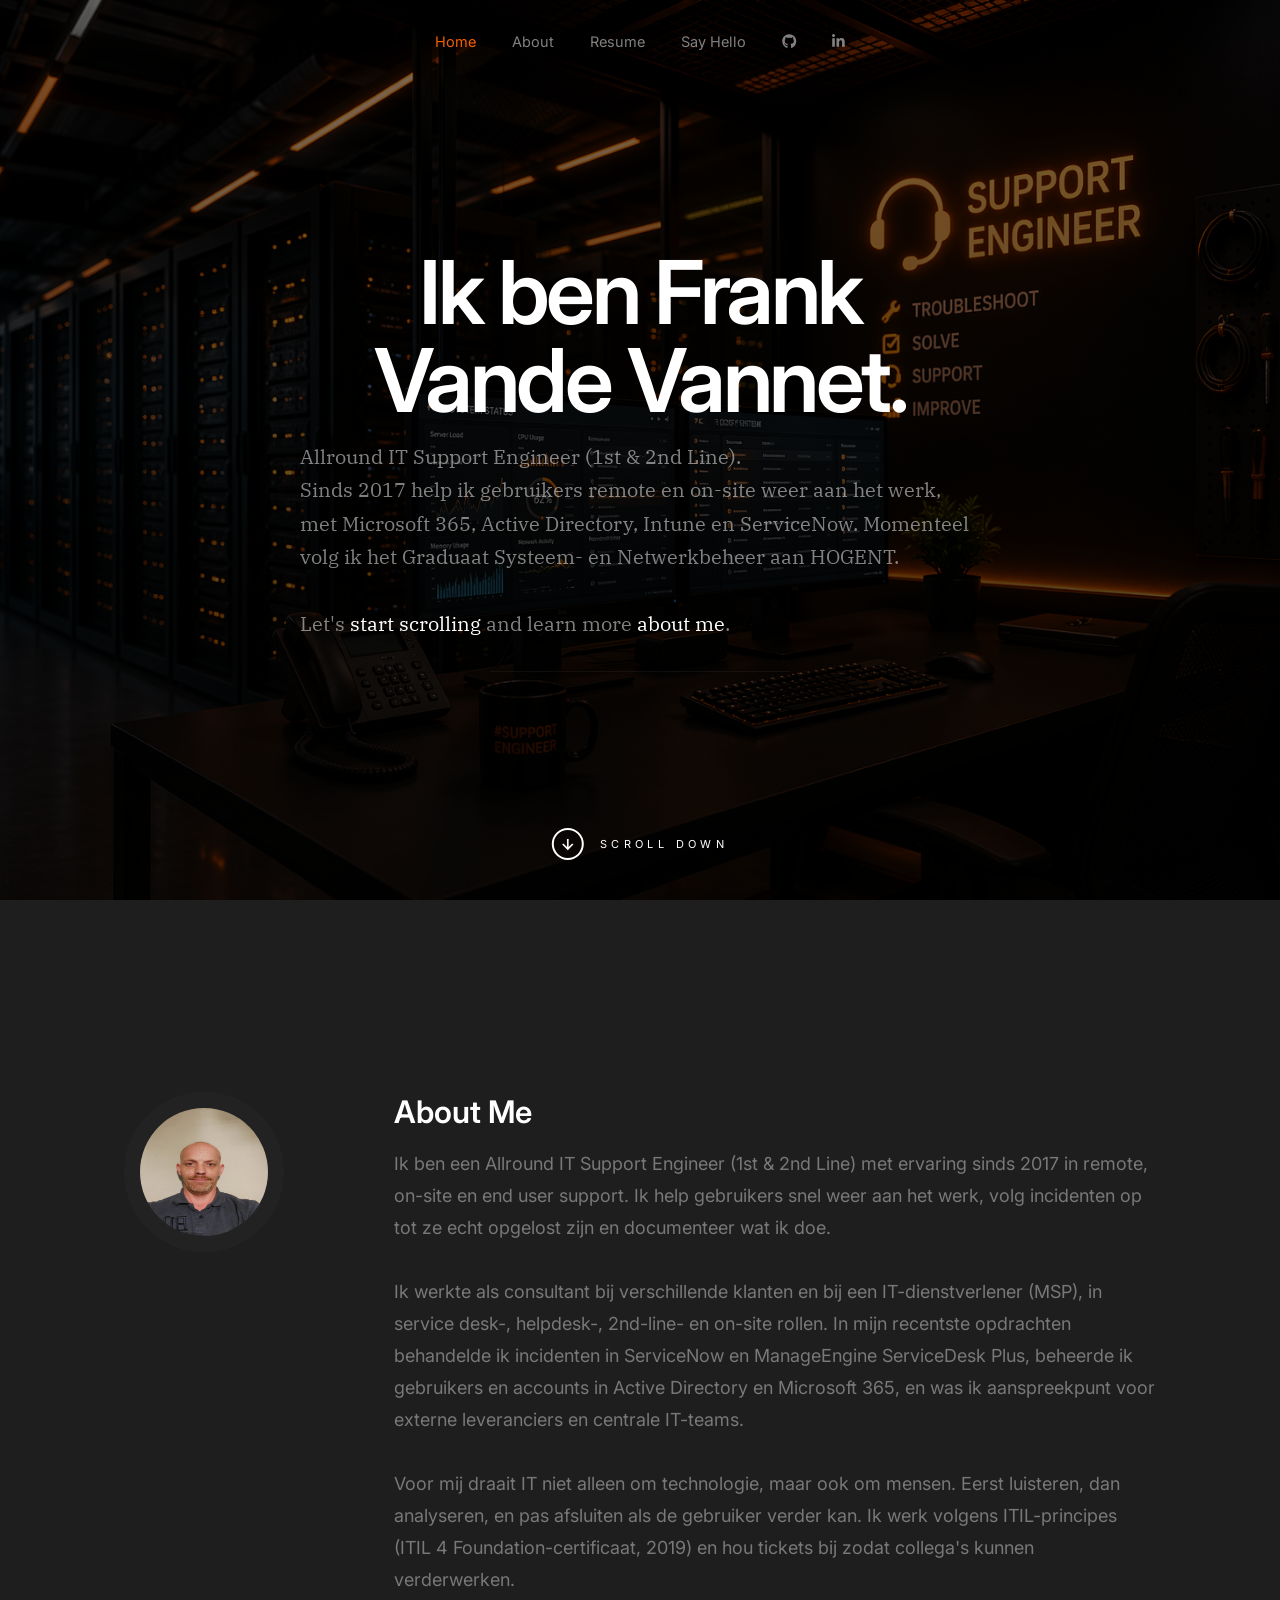
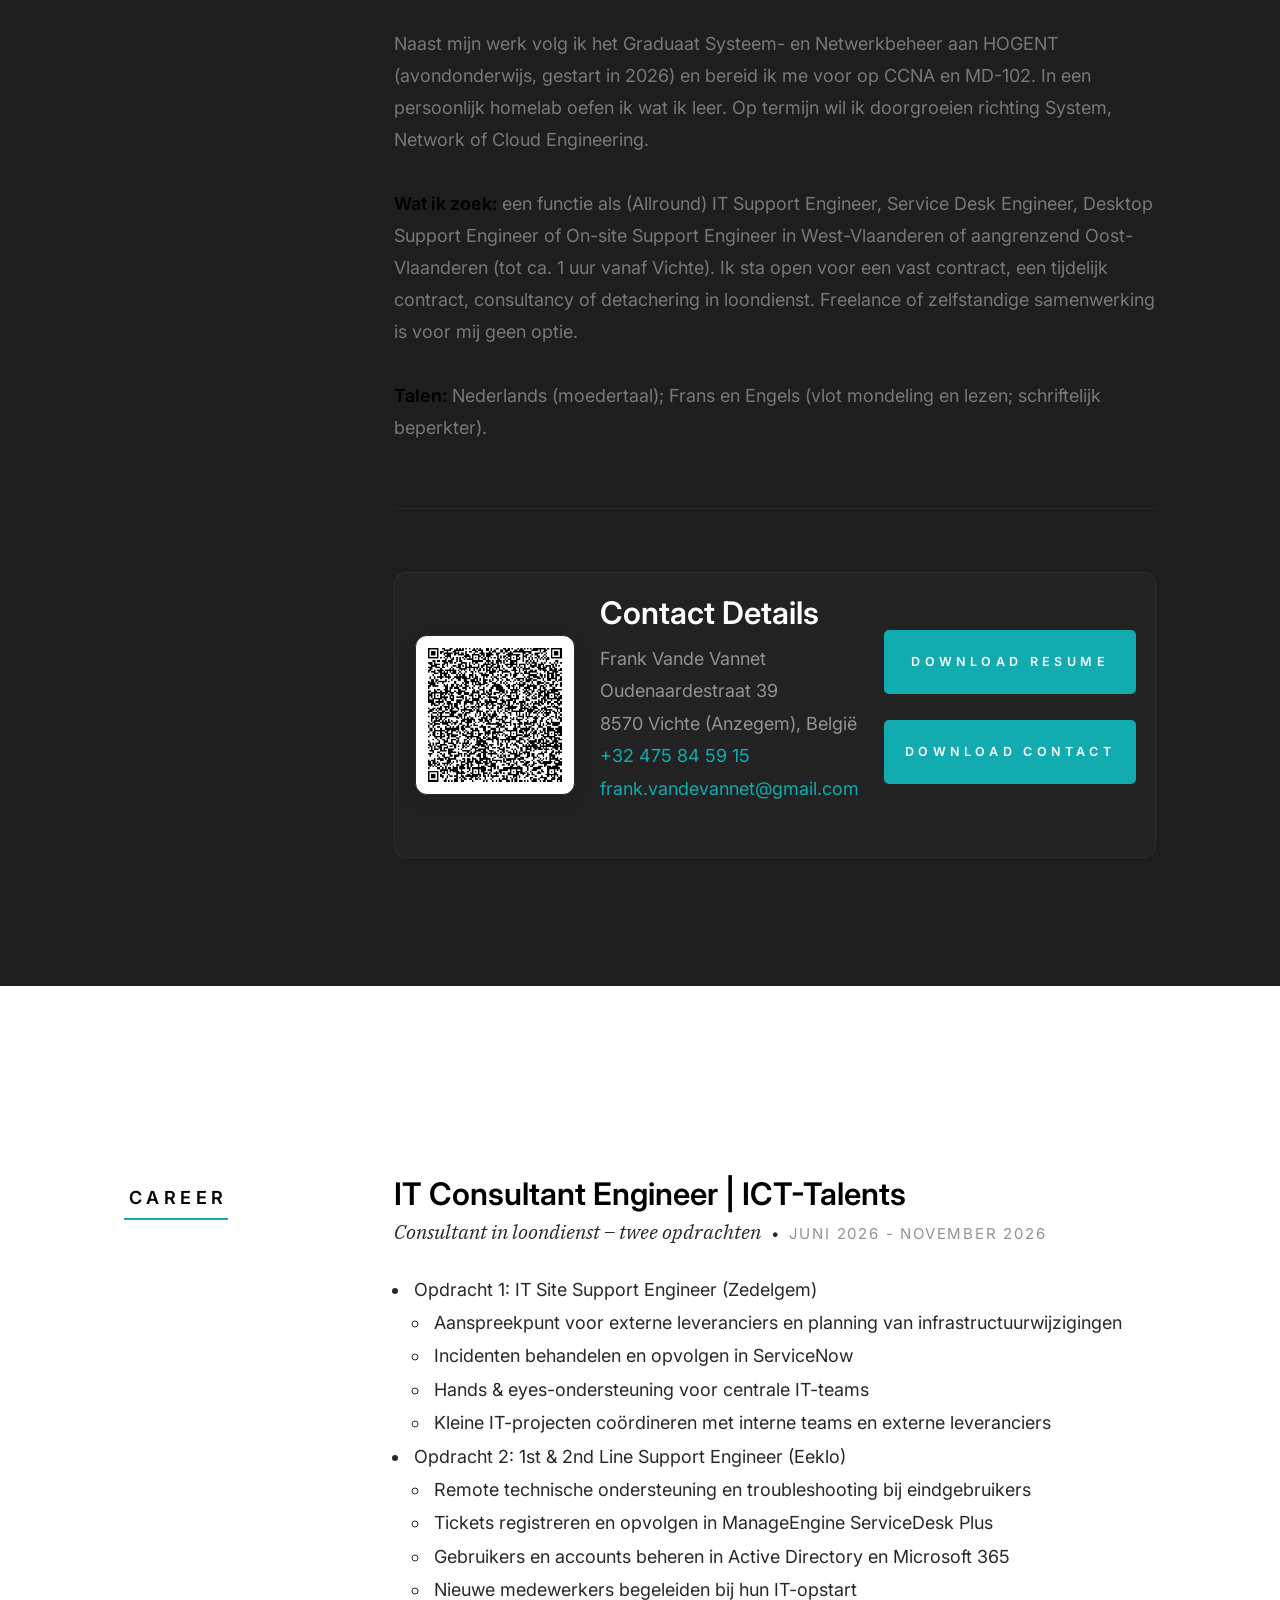
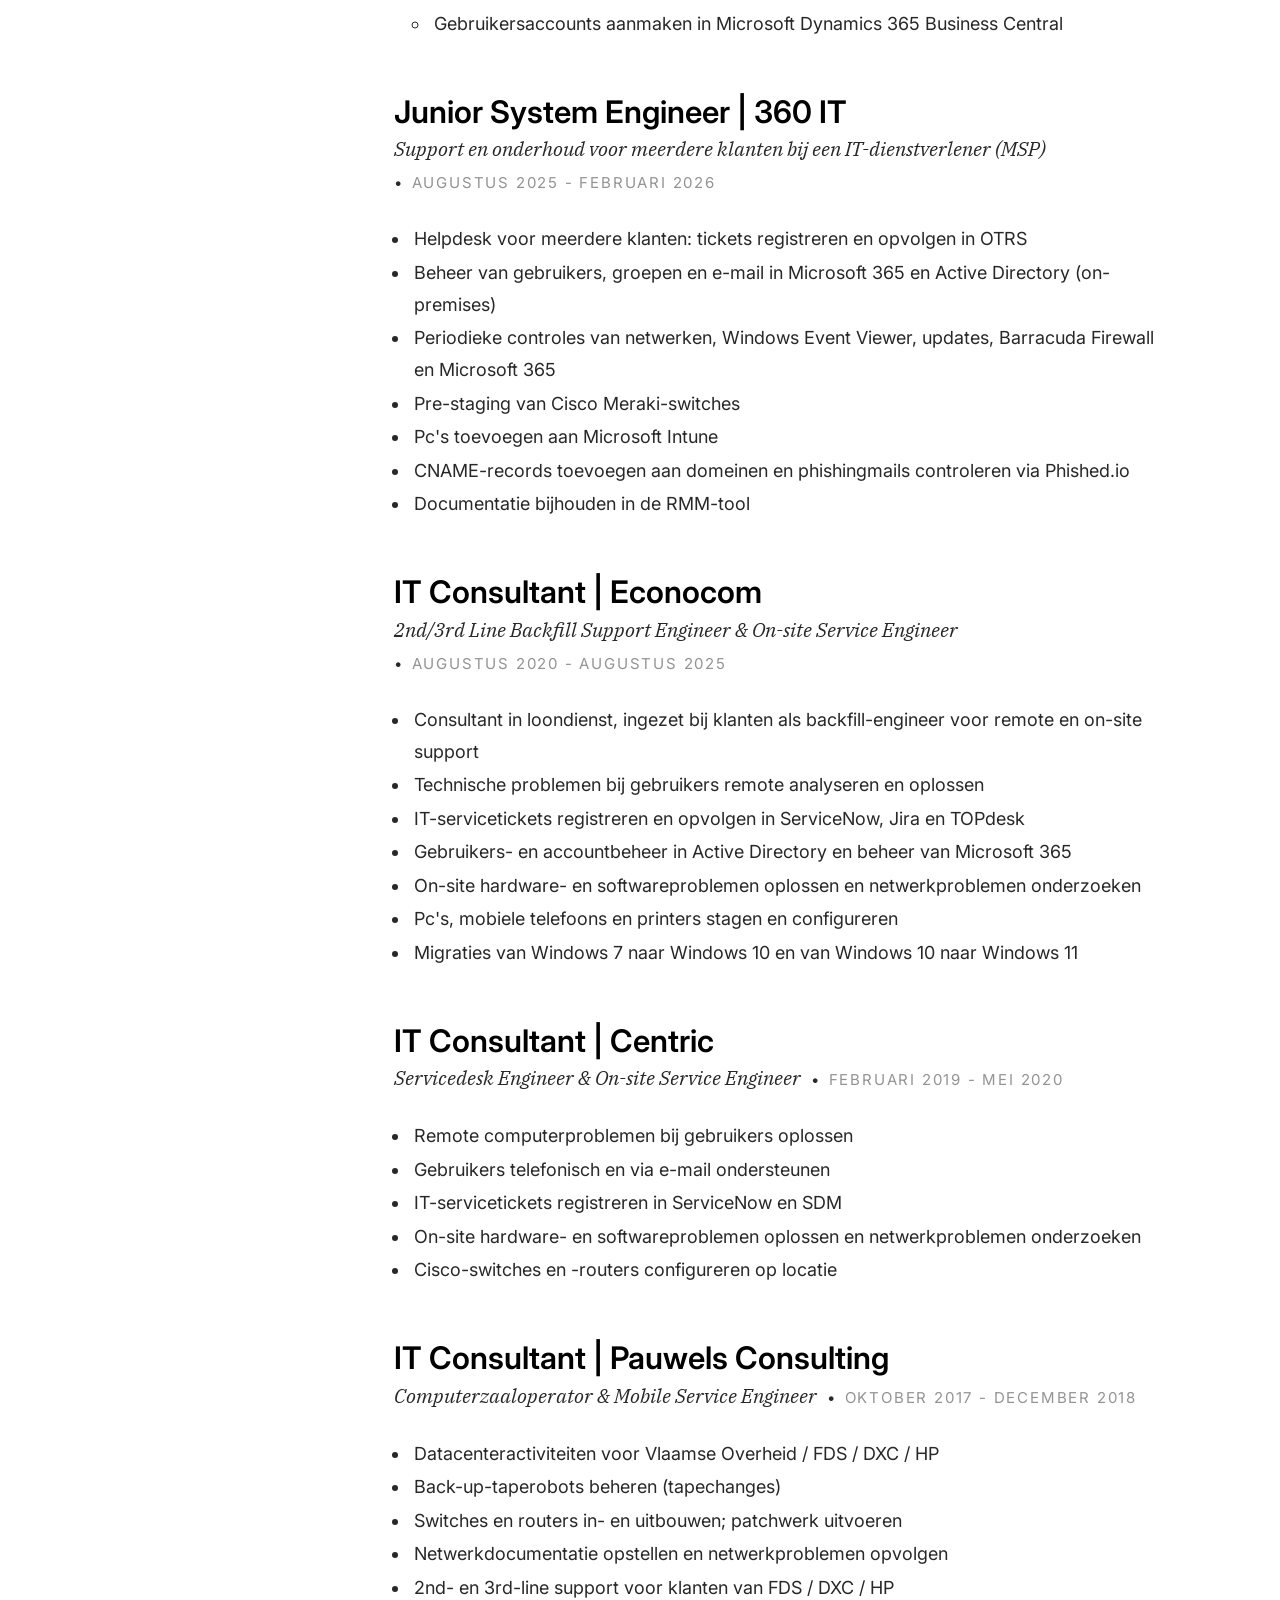
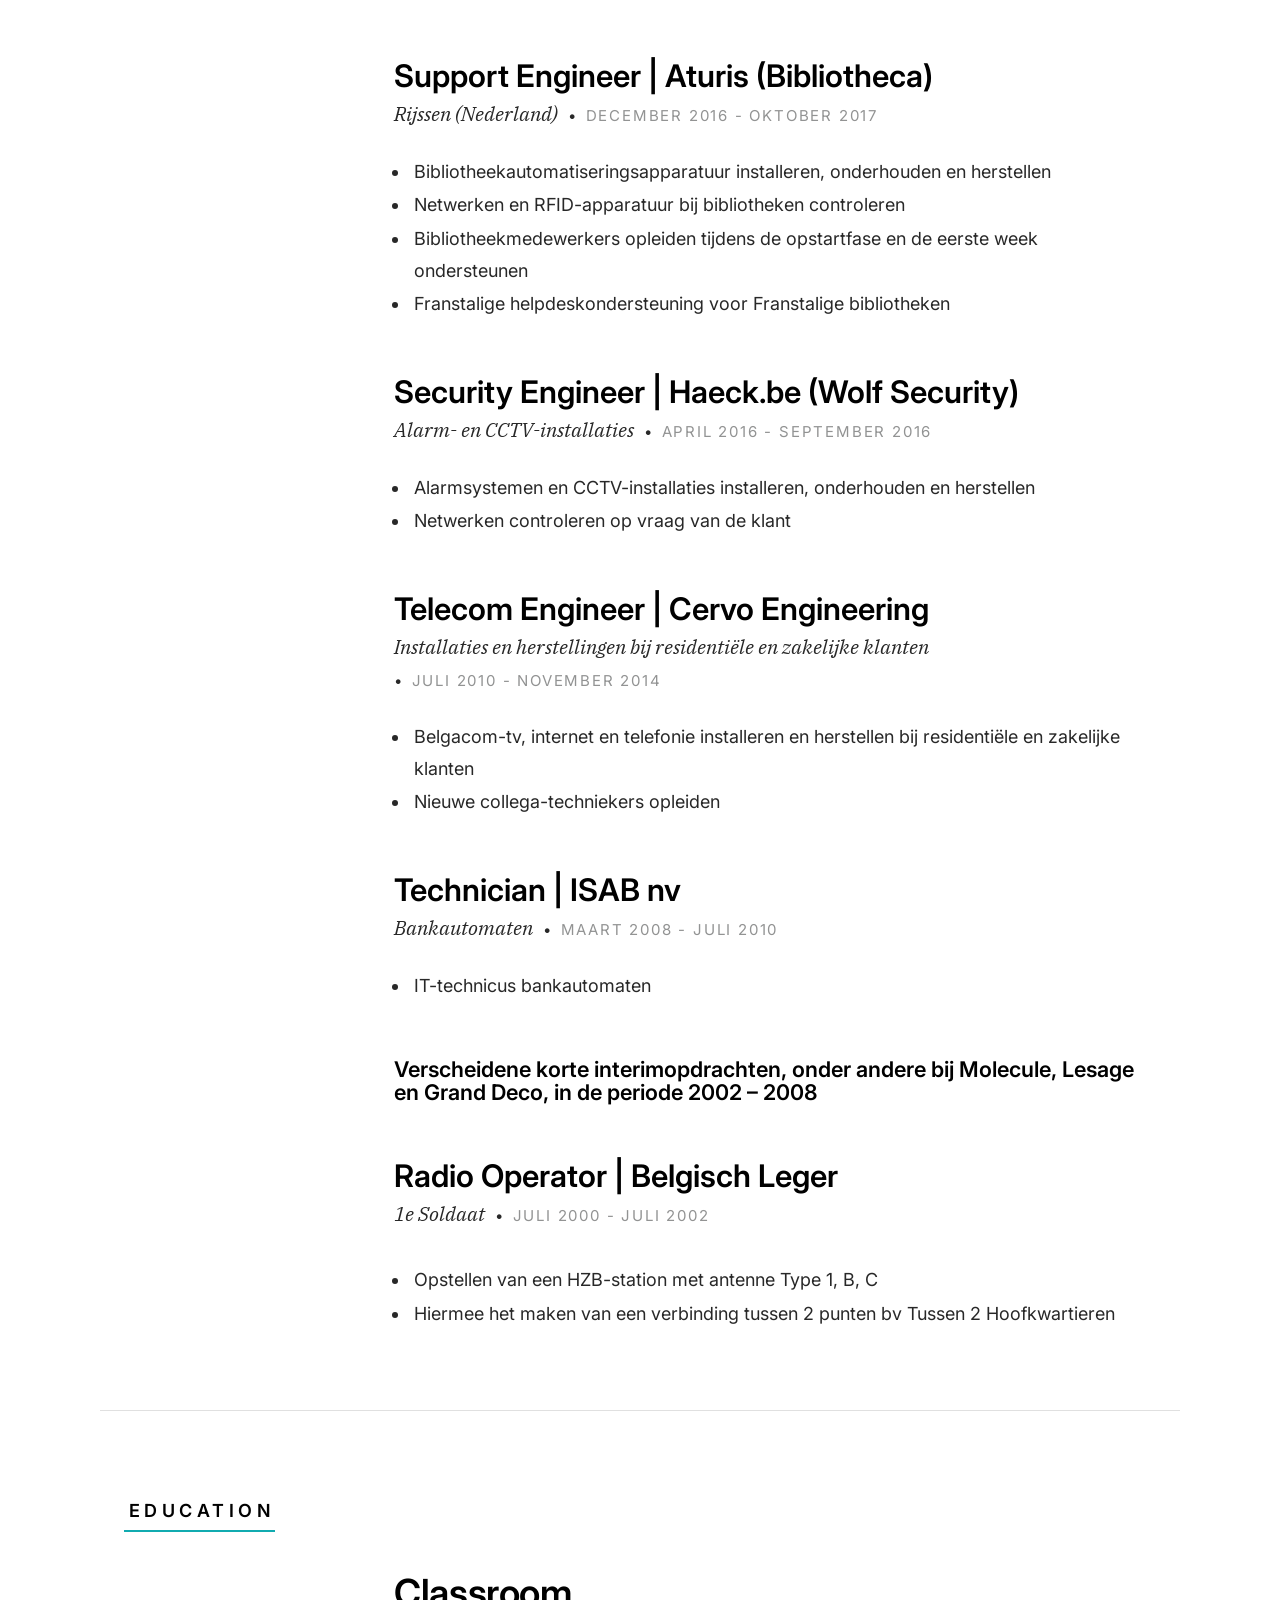
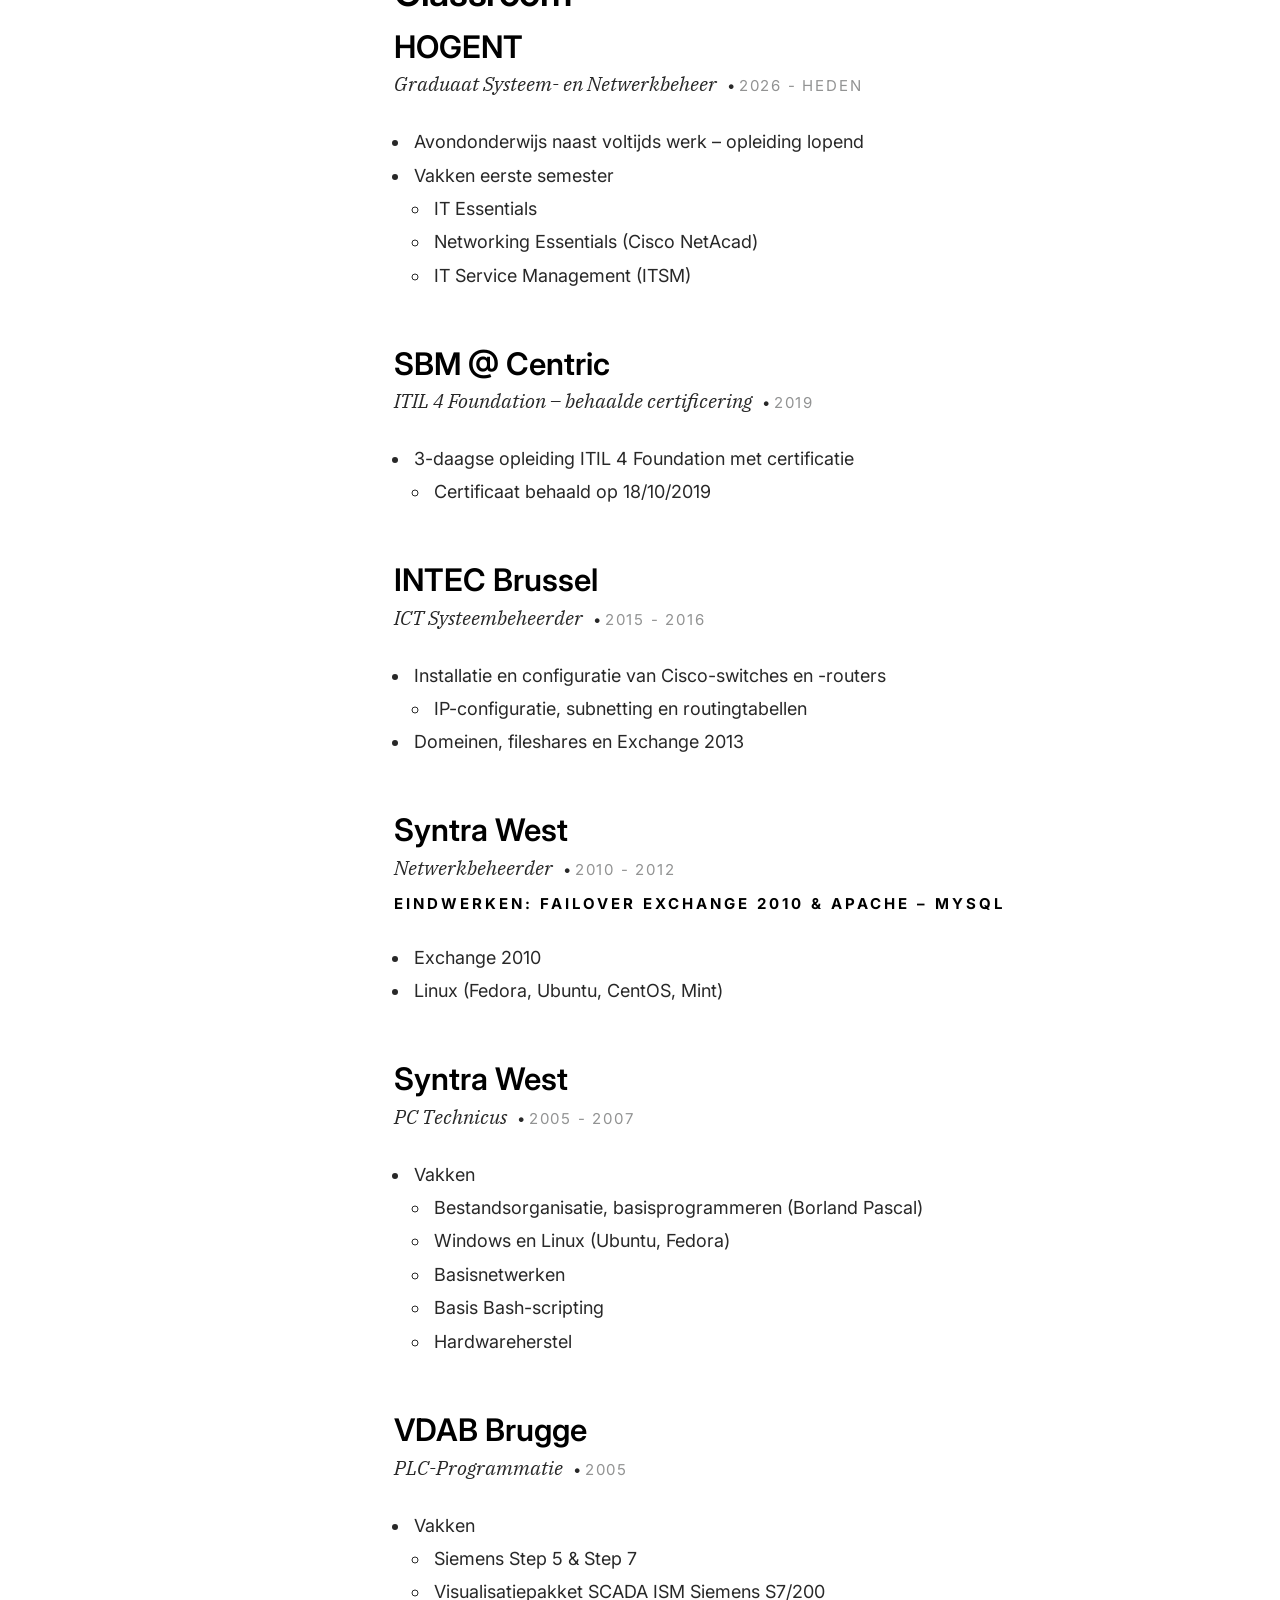
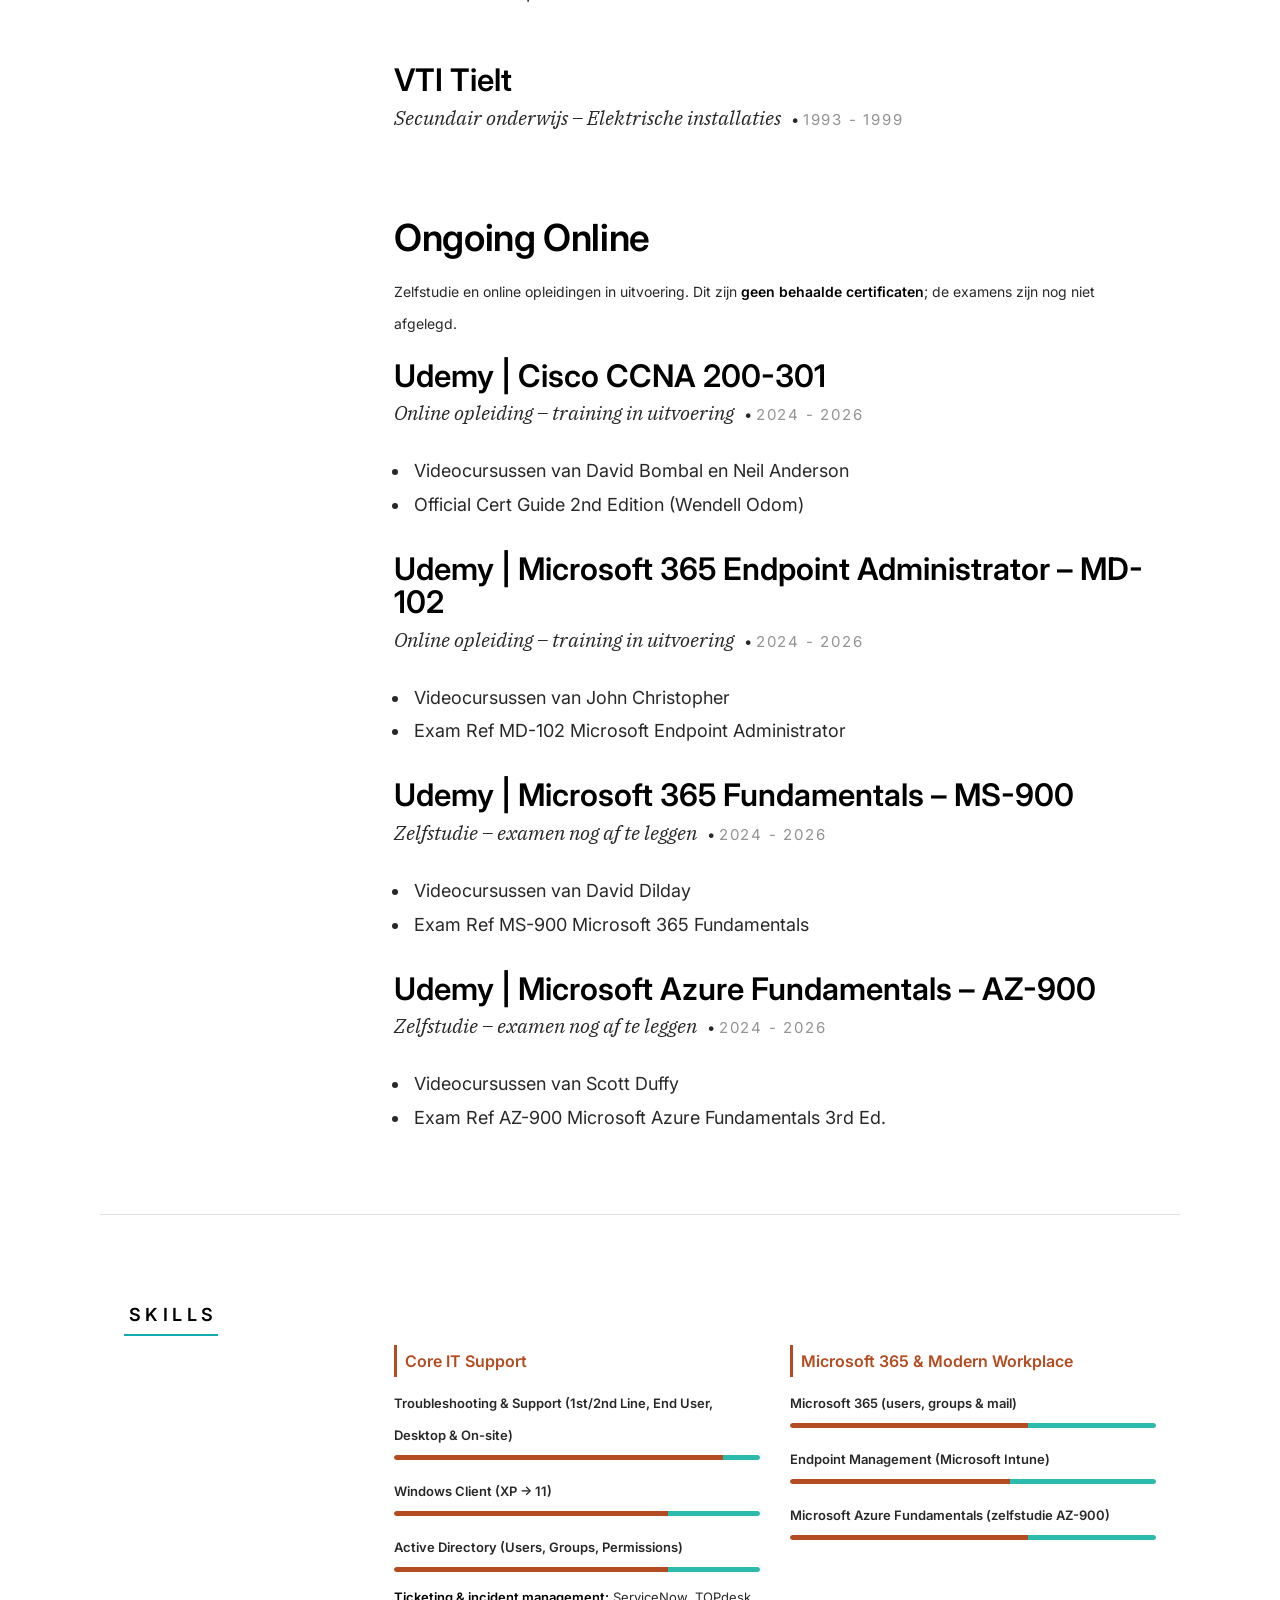
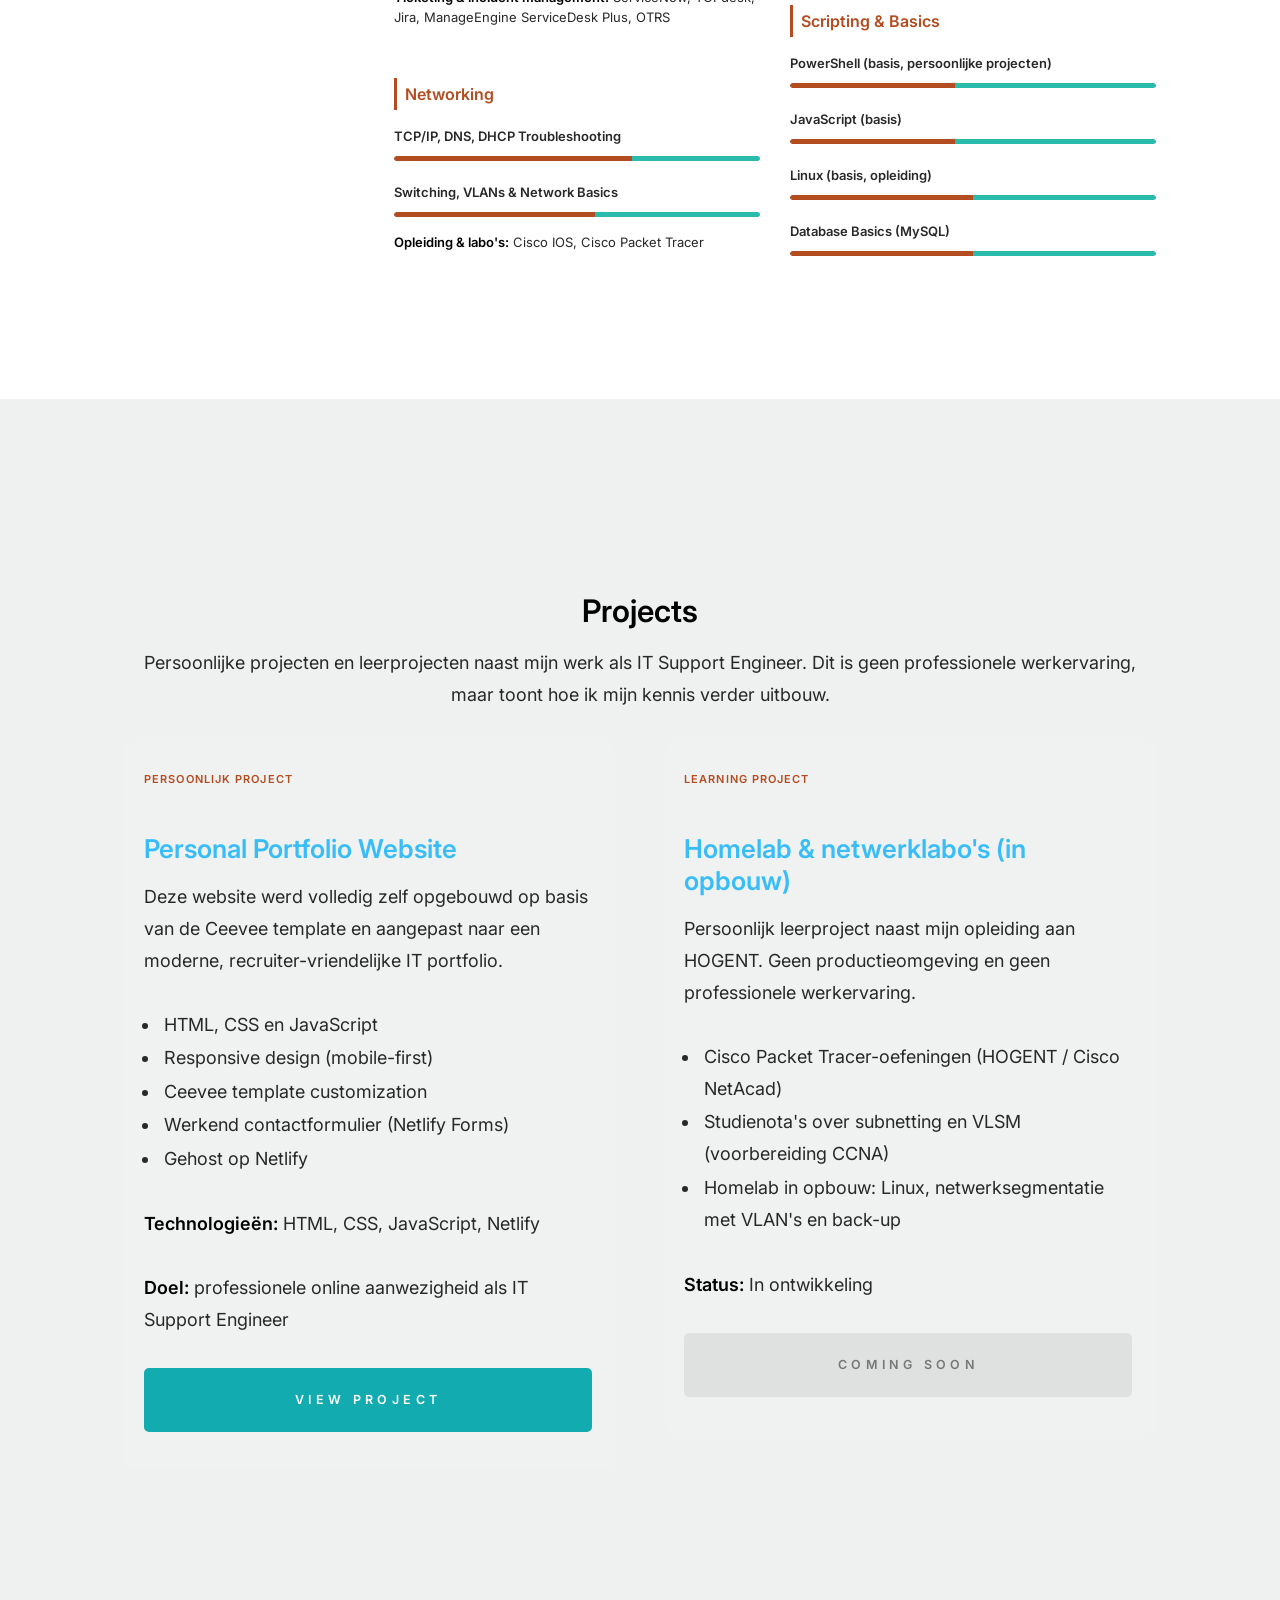
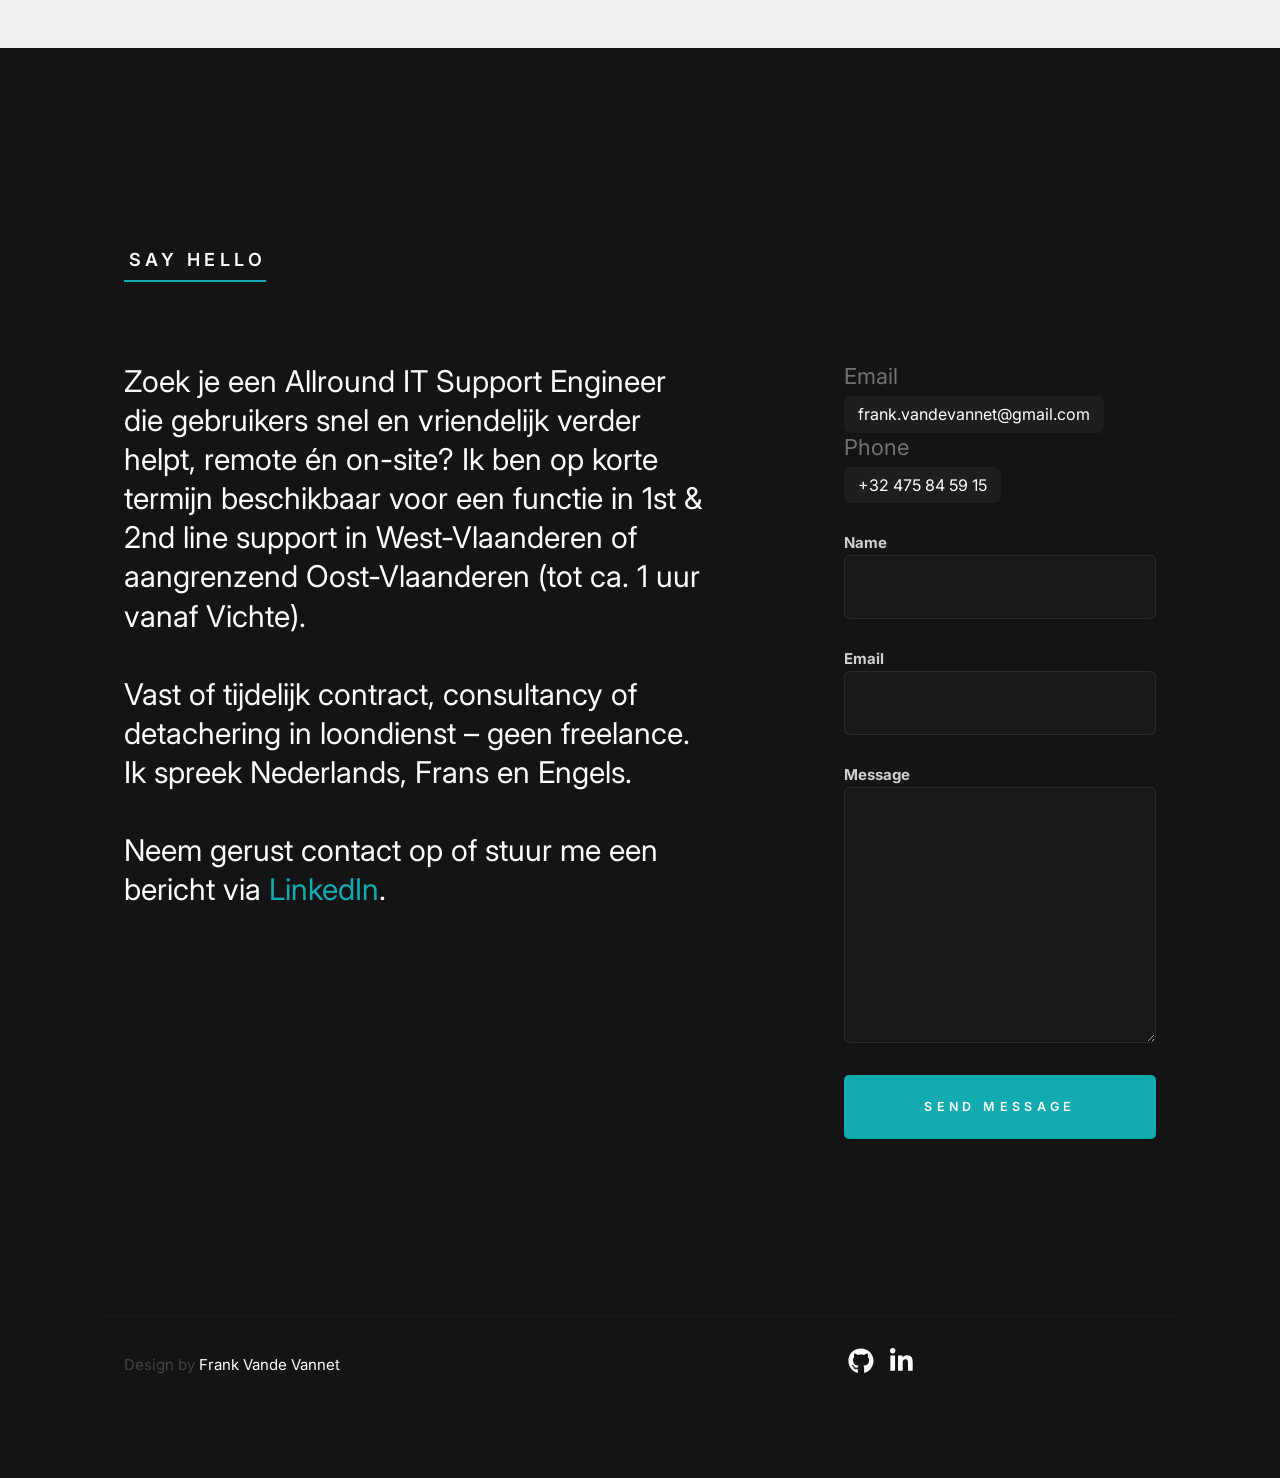
==== index.html @ ecf47df7 "Werkervaring: interimperiode beperkt tot 2002–2008 ISAB nv (maart 2008 – juli 2010) blijft een afzon" ====
<!DOCTYPE html>
<html class="no-js" lang="nl">
<head>

    <!--- basic page needs
    ================================================== -->
    <meta charset="utf-8">
    <title>Frank Vande Vannet – Allround IT Support Engineer (1st &amp; 2nd Line) | West-Vlaanderen</title>
    <meta name="description" content="Allround IT Support Engineer (1st &amp; 2nd Line) uit Vichte (West-Vlaanderen): service desk, desktop, on-site en remote support met Microsoft 365, Active Directory, Intune en ServiceNow.">
    <meta name="author" content="Frank Vande Vannet">
    <link rel="canonical" href="https://main-website-frank.netlify.app/">

    <!-- Open Graph / LinkedIn preview
    ================================================== -->
    <meta property="og:type" content="website">
    <meta property="og:locale" content="nl_BE">
    <meta property="og:site_name" content="Frank Vande Vannet">
    <meta property="og:title" content="Frank Vande Vannet – Allround IT Support Engineer (1st &amp; 2nd Line)">
    <meta property="og:description" content="Service desk, desktop, on-site en remote support met Microsoft 365, Active Directory, Intune en ServiceNow. West-Vlaanderen en aangrenzend Oost-Vlaanderen. NL / FR / EN.">
    <meta property="og:url" content="https://main-website-frank.netlify.app/">
    <meta property="og:image" content="https://main-website-frank.netlify.app/images/own/og-image.jpg">
    <meta property="og:image:width" content="1200">
    <meta property="og:image:height" content="630">
    <meta property="og:image:alt" content="Frank Vande Vannet – Allround IT Support Engineer, 1st &amp; 2nd Line Support">
    <meta name="twitter:card" content="summary_large_image">
    <meta name="twitter:title" content="Frank Vande Vannet – Allround IT Support Engineer (1st &amp; 2nd Line)">
    <meta name="twitter:description" content="Service desk, desktop, on-site en remote support met Microsoft 365, Active Directory, Intune en ServiceNow.">
    <meta name="twitter:image" content="https://main-website-frank.netlify.app/images/own/og-image.jpg">

    <!-- structured data
    ================================================== -->
    <script type="application/ld+json">
    {
        "@context": "https://schema.org",
        "@type": "Person",
        "name": "Frank Vande Vannet",
        "jobTitle": "Allround IT Support Engineer (1st & 2nd Line)",
        "url": "https://main-website-frank.netlify.app/",
        "image": "https://main-website-frank.netlify.app/images/own/OwnAvatar.jpg",
        "address": {
            "@type": "PostalAddress",
            "addressLocality": "Vichte (Anzegem)",
            "addressRegion": "West-Vlaanderen",
            "addressCountry": "BE"
        },
        "knowsLanguage": ["nl", "fr", "en"],
        "knowsAbout": ["IT Support", "Service Desk", "Desktop Support", "On-site Support", "Remote Support", "End User Support", "Incident Management", "Troubleshooting", "Microsoft 365", "Active Directory", "Microsoft Intune", "ServiceNow"],
        "sameAs": ["https://www.linkedin.com/in/frankvvf/", "https://github.com/frankvandevannetlabs"]
    }
    </script>

    <!-- mobile specific metas
    ================================================== -->
    <meta name="viewport" content="width=device-width, initial-scale=1">

    <!-- CSS
    ================================================== -->
    <link rel="stylesheet" href="css/styles.css">
    <link rel="stylesheet" href="css/vendor.css">

    <!-- script
    ================================================== -->
    <script defer src="js/vendor/fontawesome/all.min.js"></script>
     <!-- QR library (lokale kopie van qrcodejs 1.0.0, al aanwezig in de repository) -->
    <script src="js/qrcode.min.js"></script>

    <!-- favicons
    ================================================== -->
    <link rel="icon" type="image/png" href="images/own/favicon.png">
    <link rel="icon" type="image/png" sizes="32x32" href="images/own/favicon-32x32.png">
    <link rel="icon" type="image/png" sizes="16x16" href="images/own/favicon-16x16.png">
    <link rel="apple-touch-icon" sizes="180x180" href="apple-touch-icon.png">
    <link rel="manifest" href="site.webmanifest">
</head>

<body id="top" class="ss-preload">


    <!-- preloader
    ================================================== -->
    <div id="preloader">
        <div id="loader"></div>
    </div>

    <!-- header
    ================================================== -->
    <header class="s-header">
        <div class="row s-header__nav-wrap">
            <nav class="s-header__nav">
                <ul>
                    <li class="current"><a class="smoothscroll" href="#hero">Home</a></li>
                    <li><a class="smoothscroll" href="#about">About</a></li>
                    <li><a class="smoothscroll" href="#resume">Resume</a></li>
                    
                    <li><a class="smoothscroll" href="#contact">Say Hello</a></li>
                    <li><a href="https://github.com/frankvandevannetlabs"><i class="fab fa-github" aria-hidden="true"></i></a></li>
                    <li><a href="https://www.linkedin.com/in/frankvvf/"><i class="fab fa-linkedin-in" aria-hidden="true"></i></a></li>
                </ul>
            </nav>
        </div> <!-- end row -->
        
        <a class="s-header__menu-toggle" href="#0" title="Menu">
            <span class="s-header__menu-icon"></span>
        </a>
    </header> <!-- end s-header -->

    <!-- hero
    ================================================== -->
    <section id="hero" class="s-hero target-section">

        <div class="s-hero__bg rellax" data-rellax-speed="-7"></div>

        <div class="row s-hero__content">
            <div class="column">

                <div class="s-hero__content-about">

                    <h1>Ik ben Frank <br> Vande Vannet.</h1>

                    <h3>
                    Allround IT Support Engineer (1st &amp; 2nd Line).<br>
                    Sinds 2017 help ik gebruikers remote en on-site weer aan het werk, met Microsoft 365, Active Directory, Intune en ServiceNow.
                    Momenteel volg ik het Graduaat Systeem- en Netwerkbeheer aan HOGENT.
                    <br><br>
                    Let's <a class="smoothscroll" href="#about">start scrolling</a>
                    and learn more <a class="smoothscroll" href="#about">about me</a>.
                    </h3>
                    

                </div> <!-- end s-hero__content-about -->
                    <div class="s-hero__content-social"></div>
            </div>
        </div> <!-- s-hero__content -->

        <div class="s-hero__scroll">
            <a href="#about" class="s-hero__scroll-link smoothscroll">
                <span class="scroll-arrow">
                    <svg xmlns="http://www.w3.org/2000/svg" width="24" height="24" viewBox="0 0 24 24" style="fill:rgba(0, 0, 0, 1);"><path d="M18.707 12.707L17.293 11.293 13 15.586 13 6 11 6 11 15.586 6.707 11.293 5.293 12.707 12 19.414z"></path></svg>
                </span>
                <span class="scroll-text">Scroll Down</span>
            </a>
        </div> <!-- s-hero__scroll -->

    </section> <!-- end s-hero -->

    <!-- about
    ================================================== -->
    <section id="about" class="s-about target-section">

        <div class="row">
            <div class="column large-3 tab-12">
                <img class="s-about__pic" src="images/own/OwnAvatar.jpg" alt="Frank Vande Vannet">
            </div>
            <div class="column large-9 tab-12 s-about__content">
                <h3>About Me</h3>
                <p>
                Ik ben een Allround IT Support Engineer (1st &amp; 2nd Line) met ervaring sinds 2017 in remote, on-site en end user support.
                Ik help gebruikers snel weer aan het werk, volg incidenten op tot ze echt opgelost zijn en documenteer wat ik doe.
                <br><br>Ik werkte als consultant bij verschillende klanten en bij een IT-dienstverlener (MSP), in service desk-, helpdesk-, 2nd-line- en on-site rollen.
                In mijn recentste opdrachten behandelde ik incidenten in ServiceNow en ManageEngine ServiceDesk Plus, beheerde ik gebruikers en accounts in
                Active Directory en Microsoft 365, en was ik aanspreekpunt voor externe leveranciers en centrale IT-teams.
                <br><br>Voor mij draait IT niet alleen om technologie, maar ook om mensen. Eerst luisteren, dan analyseren, en pas afsluiten als de gebruiker verder kan.
                Ik werk volgens ITIL-principes (ITIL 4 Foundation-certificaat, 2019) en hou tickets bij zodat collega's kunnen verderwerken.
                <br><br>Naast mijn werk volg ik het Graduaat Systeem- en Netwerkbeheer aan HOGENT (avondonderwijs, gestart in 2026) en bereid ik me voor op CCNA en MD-102.
                In een persoonlijk homelab oefen ik wat ik leer. Op termijn wil ik doorgroeien richting System, Network of Cloud Engineering.
                <br><br><strong>Wat ik zoek:</strong> een functie als (Allround) IT Support Engineer, Service Desk Engineer, Desktop Support Engineer of On-site Support Engineer
                in West-Vlaanderen of aangrenzend Oost-Vlaanderen (tot ca. 1 uur vanaf Vichte). Ik sta open voor een vast contract, een tijdelijk contract,
                consultancy of detachering in loondienst. Freelance of zelfstandige samenwerking is voor mij geen optie.
                <br><br><strong>Talen:</strong> Nederlands (moedertaal); Frans en Engels (vlot mondeling en lezen; schriftelijk beperkter).
                </p>

                <hr>

                <div class="about-contact">

    <!-- QR CODE (vCard) -->
    <div class="about-contact__qr">
        <div id="qrcode-vcard"></div>
        <script>
            // generate vCard QR code
            new QRCode(document.getElementById("qrcode-vcard"), {
                text: `BEGIN:VCARD
VERSION:3.0
N:Vande Vannet;Frank;;;
FN:Frank Vande Vannet
TEL;TYPE=cell:+32475845915
EMAIL:frank.vandevannet@gmail.com
ADR;TYPE=home,work:;;Oudenaardestraat 39;Vichte (Anzegem);Belgie;8570;
URL:https://main-website-frank.netlify.app/
END:VCARD`,
                width: 180,
                height: 180,
                correctLevel: QRCode.CorrectLevel.H
            });
        </script>
    </div>

    <!-- CONTACT INFO -->
    <div class="about-contact__info">
        <h3>Contact Details</h3>

        <p>
            Frank Vande Vannet<br>
            Oudenaardestraat 39<br>
            8570 Vichte (Anzegem), België<br>
            <a href="tel:+32475845915">+32 475 84 59 15</a><br>
            <a href="mailto:frank.vandevannet@gmail.com">frank.vandevannet@gmail.com</a>
        </p>
    </div>

    <!-- BUTTONS -->
    <div class="about-contact__actions">
        <a href="assets/cv/CV_Frank_Vande_Vannet_11-2026-NL.pdf" download="CV_Frank_Vande_Vannet_11-2026-NL.pdf" type="application/pdf" class="btn btn--primary">Download Resume</a>
        <a href="Download/Frank_Vande_Vannet.vcf" download="Frank_Vande_Vannet.vcf" class="btn btn--primary">Download Contact</a>
    </div>

</div>
            </div>
        </div> <!-- end row -->

    </section> <!-- end s-about -->


    <!-- resume
    ================================================== -->
    <section id="resume" class="s-resume target-section">
        
       
        <div class="row s-resume__section">
            <div class="column large-3 tab-12">
                <h3 class="section-header-allcaps">Career</h3>
            </div>
            <div class="column large-9 tab-12">
                <div class="resume-block">
                    <div class="resume-block__header">
                        <h4 class="h3">IT Consultant Engineer | ICT-Talents</h4>
                        <p class="resume-block__header-meta">
                            <span>Consultant in loondienst – twee opdrachten</span>
                            <span class="resume-block__header-date">
                                Juni 2026 - November 2026
                            </span>
                        </p>
                    </div>
                    <ul>
                        <li>Opdracht 1: IT Site Support Engineer (Zedelgem)
                            <ul>
                                <li>Aanspreekpunt voor externe leveranciers en planning van infrastructuurwijzigingen</li>
                                <li>Incidenten behandelen en opvolgen in ServiceNow</li>
                                <li>Hands &amp; eyes-ondersteuning voor centrale IT-teams</li>
                                <li>Kleine IT-projecten coördineren met interne teams en externe leveranciers</li>
                            </ul>
                        </li>
                        <li>Opdracht 2: 1st &amp; 2nd Line Support Engineer (Eeklo)
                            <ul>
                                <li>Remote technische ondersteuning en troubleshooting bij eindgebruikers</li>
                                <li>Tickets registreren en opvolgen in ManageEngine ServiceDesk Plus</li>
                                <li>Gebruikers en accounts beheren in Active Directory en Microsoft 365</li>
                                <li>Nieuwe medewerkers begeleiden bij hun IT-opstart</li>
                                <li>Gebruikersaccounts aanmaken in Microsoft Dynamics 365 Business Central</li>
                            </ul>
                        </li>
                    </ul>
                </div> <!-- end resume-block -->
                <div class="resume-block">
                    <div class="resume-block__header">
                        <h4 class="h3">Junior System Engineer | 360 IT</h4>
                        <p class="resume-block__header-meta">
                            <span>Support en onderhoud voor meerdere klanten bij een IT-dienstverlener (MSP)</span>
                            <span class="resume-block__header-date">
                                Augustus 2025 - Februari 2026
                            </span>
                        </p>
                    </div>
                    <ul>
                        <li>Helpdesk voor meerdere klanten: tickets registreren en opvolgen in OTRS</li>
                        <li>Beheer van gebruikers, groepen en e-mail in Microsoft 365 en Active Directory (on-premises)</li>
                        <li>Periodieke controles van netwerken, Windows Event Viewer, updates, Barracuda Firewall en Microsoft 365</li>
                        <li>Pre-staging van Cisco Meraki-switches</li>
                        <li>Pc's toevoegen aan Microsoft Intune</li>
                        <li>CNAME-records toevoegen aan domeinen en phishingmails controleren via Phished.io</li>
                        <li>Documentatie bijhouden in de RMM-tool</li>
                    </ul>
                </div> <!-- end resume-block -->
                <div class="resume-block">
                    <div class="resume-block__header">
                        <h4 class="h3">IT Consultant | Econocom</h4>
                        <p class="resume-block__header-meta">
                            <span>2nd/3rd Line Backfill Support Engineer &amp; On-site Service Engineer</span>
                            <span class="resume-block__header-date">
                                Augustus 2020 - Augustus 2025
                            </span>
                        </p>
                    </div>
                    <ul>
                        <li>Consultant in loondienst, ingezet bij klanten als backfill-engineer voor remote en on-site support</li>
                        <li>Technische problemen bij gebruikers remote analyseren en oplossen</li>
                        <li>IT-servicetickets registreren en opvolgen in ServiceNow, Jira en TOPdesk</li>
                        <li>Gebruikers- en accountbeheer in Active Directory en beheer van Microsoft 365</li>
                        <li>On-site hardware- en softwareproblemen oplossen en netwerkproblemen onderzoeken</li>
                        <li>Pc's, mobiele telefoons en printers stagen en configureren</li>
                        <li>Migraties van Windows 7 naar Windows 10 en van Windows 10 naar Windows 11</li>
                    </ul>
                </div> <!-- end resume-block -->
                <div class="resume-block">
                    <div class="resume-block__header">
                        <h4 class="h3">IT Consultant | Centric</h4>
                        <p class="resume-block__header-meta">
                            <span>Servicedesk Engineer &amp; On-site Service Engineer</span>
                            <span class="resume-block__header-date">
                                Februari 2019 - Mei 2020
                            </span>
                        </p>
                    </div>
                    <ul>
                        <li>Remote computerproblemen bij gebruikers oplossen</li>
                        <li>Gebruikers telefonisch en via e-mail ondersteunen</li>
                        <li>IT-servicetickets registreren in ServiceNow en SDM</li>
                        <li>On-site hardware- en softwareproblemen oplossen en netwerkproblemen onderzoeken</li>
                        <li>Cisco-switches en -routers configureren op locatie</li>
                    </ul>
                </div> <!-- end resume-block -->
                <div class="resume-block">
                    <div class="resume-block__header">
                        <h4 class="h3">IT Consultant | Pauwels Consulting</h4>
                        <p class="resume-block__header-meta">
                            <span>Computerzaaloperator &amp; Mobile Service Engineer</span>
                            <span class="resume-block__header-date">
                                Oktober 2017 - December 2018
                            </span>
                        </p>
                    </div>
                    <ul>
                        <li>Datacenteractiviteiten voor Vlaamse Overheid / FDS / DXC / HP</li>
                        <li>Back-up-taperobots beheren (tapechanges)</li>
                        <li>Switches en routers in- en uitbouwen; patchwerk uitvoeren</li>
                        <li>Netwerkdocumentatie opstellen en netwerkproblemen opvolgen</li>
                        <li>2nd- en 3rd-line support voor klanten van FDS / DXC / HP</li>
                    </ul>
                </div> <!-- end resume-block -->
                <div class="resume-block">
                    <div class="resume-block__header">
                        <h4 class="h3">Support Engineer | Aturis (Bibliotheca)</h4>
                        <p class="resume-block__header-meta">
                            <span>Rijssen (Nederland)</span>
                            <span class="resume-block__header-date">
                                December 2016 - Oktober 2017
                            </span>
                        </p>
                    </div>
                    <ul>
                        <li>Bibliotheekautomatiseringsapparatuur installeren, onderhouden en herstellen</li>
                        <li>Netwerken en RFID-apparatuur bij bibliotheken controleren</li>
                        <li>Bibliotheekmedewerkers opleiden tijdens de opstartfase en de eerste week ondersteunen</li>
                        <li>Franstalige helpdeskondersteuning voor Franstalige bibliotheken</li>
                    </ul>
                </div> <!-- end resume-block -->
                <div class="resume-block">
                    <div class="resume-block__header">
                        <h4 class="h3">Security Engineer | Haeck.be (Wolf Security)</h4>
                        <p class="resume-block__header-meta">
                            <span>Alarm- en CCTV-installaties</span>
                            <span class="resume-block__header-date">
                                April 2016 - September 2016
                            </span>
                        </p>
                    </div>
                    <ul>
                        <li>Alarmsystemen en CCTV-installaties installeren, onderhouden en herstellen</li>
                        <li>Netwerken controleren op vraag van de klant</li>
                    </ul>
                </div> <!-- end resume-block -->
                <div class="resume-block">
                    <div class="resume-block__header">
                        <h4 class="h3">Telecom Engineer | Cervo Engineering</h4>
                        <p class="resume-block__header-meta">
                            <span>Installaties en herstellingen bij residentiële en zakelijke klanten</span>
                            <span class="resume-block__header-date">
                                Juli 2010 - November 2014
                            </span>
                        </p>
                    </div>
                    <ul>
                        <li>Belgacom-tv, internet en telefonie installeren en herstellen bij residentiële en zakelijke klanten</li>
                        <li>Nieuwe collega-techniekers opleiden</li>
                    </ul>
                </div> <!-- end resume-block -->
                <div class="resume-block">
                    <div class="resume-block__header">
                        <h4 class="h3">Technician | ISAB nv</h4>
                        <p class="resume-block__header-meta">
                            <span>Bankautomaten</span>
                            <span class="resume-block__header-date">
                                Maart 2008 - Juli 2010
                            </span>
                        </p>
                    </div>
                    <ul>
                        <li>IT-technicus bankautomaten</li>
                    </ul>
                </div> <!-- end resume-block -->
                <div class="resume-block">
                    <div class="resume-block__header">
                        <h4 class="h5">Verscheidene korte interimopdrachten, onder andere bij Molecule, Lesage en Grand Deco, in de periode 2002 – 2008</h4>
                    </div>
                </div> <!-- end resume-block -->
                                <div class="resume-block">
                    <div class="resume-block__header">
                        <h4 class="h3">Radio Operator | Belgisch Leger</h4>
                        <p class="resume-block__header-meta">
                            <span>1e Soldaat</span> 
                            <span class="resume-block__header-date">
                                Juli 2000 - Juli 2002
                            </span>
                        </p>
                    </div>
                    <p>
                    <ul>
                        <li>Opstellen van een HZB-station met antenne Type 1, B, C</li>
                        <li>Hiermee het maken van een verbinding tussen 2 punten bv Tussen 2 Hoofkwartieren</li>
                    </ul>
                    </p>
                </div> <!-- end resume-block -->
            </div>
        </div> <!-- s-resume__section -->


        <div class="row s-resume__section">
    <div class="column large-3 tab-12">
        <h3 class="section-header-allcaps">Education</h3>
    </div>

    <div class="column large-9 tab-12">

        <!-- 🎓 Classroom Education -->
        <h2 class="resume-subtitle">Classroom</h2>
        <div class="resume-block"> <!-- s-Training__section -->
            <div class="resume-block__header">
                <h4 class="h3">HOGENT</h4>
                <p class="resume-block__header-meta">
                    <span>Graduaat Systeem- en Netwerkbeheer</span>
                    <span class="resume-block__header-date">2026 - heden</span>
                </p>
            </div>
            <ul>
                <li>Avondonderwijs naast voltijds werk – opleiding lopend</li>
                <li>Vakken eerste semester
                    <ul>
                        <li>IT Essentials</li>
                        <li>Networking Essentials (Cisco NetAcad)</li>
                        <li>IT Service Management (ITSM)</li>
                    </ul>
                </li>
            </ul>
        </div><!-- s-Training__section -->
        <div class="resume-block"> <!-- s-Training__section -->
            <div class="resume-block__header">
                <h4 class="h3">SBM @ Centric</h4>
                <p class="resume-block__header-meta">
                    <span>ITIL 4 Foundation – behaalde certificering</span>
                    <span class="resume-block__header-date">2019</span>
                </p>
            </div>
            <ul>
                    <li>3-daagse opleiding ITIL 4 Foundation met certificatie
                        <ul>
                            <li>Certificaat behaald op 18/10/2019</li>
                        </ul>
                    </li>
                </ul>
        </div><!-- s-Training__section -->
        <div class="resume-block"> <!-- s-Training__section -->
            <div class="resume-block__header">
                <h4 class="h3">INTEC Brussel</h4>
                <p class="resume-block__header-meta">
                    <span>ICT Systeembeheerder</span>
                    <span class="resume-block__header-date">2015 - 2016</span>
                </p>
            </div>
            <ul>
                <li>Installatie en configuratie van Cisco-switches en -routers
                    <ul>
                        <li>IP-configuratie, subnetting en routingtabellen</li>
                    </ul>
                </li>
                <li>Domeinen, fileshares en Exchange 2013</li>
            </ul>
        </div> <!-- s-Training__section -->
        <div class="resume-block"> <!-- s-Training__section -->
            <div class="resume-block__header">
                <h4 class="h3">Syntra West</h4>
                <p class="resume-block__header-meta">
                    <span>Netwerkbeheerder</span>
                    <span class="resume-block__header-date">2010 - 2012</span>
                    <br><span class="h6">Eindwerken: Failover Exchange 2010 &amp; Apache – MySQL</span>
                </p>
            </div>
            <ul>
                <li>Exchange 2010</li>
                <li>Linux (Fedora, Ubuntu, CentOS, Mint)</li>
            </ul>
        </div> <!-- s-Training__section -->
        <div class="resume-block"> <!-- s-Training__section -->
            <div class="resume-block__header">
                <h4 class="h3">Syntra West</h4>
                <p class="resume-block__header-meta">
                    <span>PC Technicus</span>
                    <span class="resume-block__header-date">2005 - 2007</span>
                </p>
            </div>
            <ul>
                <li>Vakken
                    <ul>
                        <li>Bestandsorganisatie, basisprogrammeren (Borland Pascal)</li>
                        <li>Windows en Linux (Ubuntu, Fedora)</li>
                        <li>Basisnetwerken</li>
                        <li>Basis Bash-scripting</li>
                        <li>Hardwareherstel</li>
                    </ul>
                </li>
            </ul>
        </div> <!-- s-Training__section -->
        <div class="resume-block"> <!-- s-Training__section -->
            <div class="resume-block__header">
                <h4 class="h3">VDAB Brugge</h4>
                <p class="resume-block__header-meta">
                    <span>PLC-Programmatie</span>
                    <span class="resume-block__header-date">2005</span>
                 </p>
            </div>
            <ul>
                <li>Vakken
                    <ul>
                        <li>Siemens Step 5 &amp; Step 7</li>
                        <li>Visualisatiepakket SCADA ISM Siemens S7/200</li>
                    </ul>
                </li>
            </ul>
        </div> <!-- s-Training__section -->
        <div class="resume-block"> <!-- s-Training__section -->
            <div class="resume-block__header">
                <h4 class="h3">VTI Tielt</h4>
                <p class="resume-block__header-meta">
                    <span>Secundair onderwijs – Elektrische installaties</span>
                    <span class="resume-block__header-date">1993 - 1999</span>
                 </p>
            </div>
        </div> <!-- s-Training__section -->
        <!-- 💻 Online Education -->
        <h2 class="resume-subtitle">Ongoing Online</h2>
        <p class="resume-note">Zelfstudie en online opleidingen in uitvoering. Dit zijn <strong>geen behaalde certificaten</strong>; de examens zijn nog niet afgelegd.</p>
        <div class="resume-block">
            <div class="resume-block__header">
                <h4 class="h3">Udemy | Cisco CCNA 200-301</h4>
                <p class="resume-block__header-meta">
                    <span>Online opleiding – training in uitvoering</span>
                    <span class="resume-block__header-date">2024 - 2026</span>
                </p>
                <ul>
                    <li>Videocursussen van David Bombal en Neil Anderson</li>
                    <li>Official Cert Guide 2nd Edition (Wendell Odom)</li>
               </ul>
           </div>
           <div class="resume-block__header">
                <h4 class="h3">Udemy | Microsoft 365 Endpoint Administrator – MD-102</h4>
                <p class="resume-block__header-meta">
                    <span>Online opleiding – training in uitvoering</span>
                    <span class="resume-block__header-date">2024 - 2026</span>
                </p>
                <ul>
                    <li>Videocursussen van John Christopher</li>
                    <li>Exam Ref MD-102 Microsoft Endpoint Administrator</li>
               </ul>
           </div>
           <div class="resume-block__header">
                <h4 class="h3">Udemy | Microsoft 365 Fundamentals – MS-900</h4>
                <p class="resume-block__header-meta">
                    <span>Zelfstudie – examen nog af te leggen</span>
                    <span class="resume-block__header-date">2024 - 2026</span>
                </p>
                <ul>
                    <li>Videocursussen van David Dilday</li>
                    <li>Exam Ref MS-900 Microsoft 365 Fundamentals</li>
               </ul>
           </div>
           <div class="resume-block__header">
                <h4 class="h3">Udemy | Microsoft Azure Fundamentals – AZ-900</h4>
                <p class="resume-block__header-meta">
                    <span>Zelfstudie – examen nog af te leggen</span>
                    <span class="resume-block__header-date">2024 - 2026</span>
                </p>
                <ul>
                    <li>Videocursussen van Scott Duffy</li>
                    <li>Exam Ref AZ-900 Microsoft Azure Fundamentals 3rd Ed.</li>
               </ul>
           </div>
        </div>
    </div>
</div>
        

        <div class="row s-resume__section">
    <div class="column large-3 tab-12">
        <h3 class="section-header-allcaps">Skills</h3>
    </div>

    <div class="column large-9 tab-12">



 <div class="skills-grid">

    <!-- LEFT COLUMN -->
    <div class="skills-column">

        <!-- CORE IT SUPPORT -->
        <div class="skill-category">
            <h4>Core IT Support</h4>

            <div class="skill-item">
                <span class="skill-title">Troubleshooting &amp; Support (1st/2nd Line, End User, Desktop &amp; On-site)</span>
                <div class="skill-bar">
                    <div class="skill-fill" data-skill="90"></div>
                </div>
            </div>

            <div class="skill-item">
                <span class="skill-title">Windows Client (XP → 11)</span>
                <div class="skill-bar">
                    <div class="skill-fill" data-skill="75"></div>
                </div>
            </div>

            <div class="skill-item">
                <span class="skill-title">Active Directory (Users, Groups, Permissions)</span>
                <div class="skill-bar">
                    <div class="skill-fill" data-skill="75"></div>
                </div>
            </div>

            <p class="skill-tools"><strong>Ticketing &amp; incident management:</strong> ServiceNow, TOPdesk, Jira, ManageEngine ServiceDesk Plus, OTRS</p>

        </div>

        <!-- NETWORKING -->
        <div class="skill-category">
            <h4>Networking</h4>

            <div class="skill-item">
                <span class="skill-title">TCP/IP, DNS, DHCP Troubleshooting</span>
                <div class="skill-bar">
                    <div class="skill-fill" data-skill="65"></div>
                </div>
            </div>

            <div class="skill-item">
                <span class="skill-title">Switching, VLANs &amp; Network Basics</span>
                <div class="skill-bar">
                    <div class="skill-fill" data-skill="55"></div>
                </div>
            </div>

            <p class="skill-tools"><strong>Opleiding &amp; labo's:</strong> Cisco IOS, Cisco Packet Tracer</p>

        </div>

    </div>


    <!-- RIGHT COLUMN -->
    <div class="skills-column">

        <!-- MICROSOFT 365 & MODERN WORKPLACE -->
        <div class="skill-category">
            <h4>Microsoft 365 &amp; Modern Workplace</h4>

            <div class="skill-item">
                <span class="skill-title">Microsoft 365 (users, groups &amp; mail)</span>
                <div class="skill-bar">
                    <div class="skill-fill" data-skill="65"></div>
                </div>
            </div>

            <div class="skill-item">
                <span class="skill-title">Endpoint Management (Microsoft Intune)</span>
                <div class="skill-bar">
                    <div class="skill-fill" data-skill="60"></div>
                </div>
            </div>

            <div class="skill-item">
                <span class="skill-title">Microsoft Azure Fundamentals (zelfstudie AZ-900)</span>
                <div class="skill-bar">
                    <div class="skill-fill" data-skill="65"></div>
                </div>
            </div>

        </div>

        <!-- SCRIPTING & BASICS -->
        <div class="skill-category">
            <h4>Scripting &amp; Basics</h4>

            <div class="skill-item">
                <span class="skill-title">PowerShell (basis, persoonlijke projecten)</span>
                <div class="skill-bar">
                    <div class="skill-fill" data-skill="45"></div>
                </div>
            </div>

            <div class="skill-item">
                <span class="skill-title">JavaScript (basis)</span>
                <div class="skill-bar">
                    <div class="skill-fill" data-skill="45"></div>
                </div>
            </div>

            <div class="skill-item">
                <span class="skill-title">Linux (basis, opleiding)</span>
                <div class="skill-bar">
                    <div class="skill-fill" data-skill="50"></div>
                </div>
            </div>

            <div class="skill-item">
                <span class="skill-title">Database Basics (MySQL)</span>
                <div class="skill-bar">
                    <div class="skill-fill" data-skill="50"></div>
                </div>
            </div>

        </div>

    </div>

</div>

</div>       

    </div>
</div>
    </section> <!-- end s-resume -->


    <!-- portfolio
    ================================================== -->
    <section id="portfolio" class="s-portfolio target-section">

    <div class="row s-portfolio__header">
        <div class="column large-12">
            <h3>Projects</h3>
            <p>Persoonlijke projecten en leerprojecten naast mijn werk als IT Support Engineer. Dit is geen professionele werkervaring, maar toont hoe ik mijn kennis verder uitbouw.</p>
        </div>
    </div>

    <div class="row">

        <!-- Project 1 -->
        <div class="column large-6 tab-12">
            
            <div class="card">

                <span class="project-label">Persoonlijk project</span>
                <h4>Personal Portfolio Website</h4>

                <p>
                    Deze website werd volledig zelf opgebouwd op basis van de Ceevee template en aangepast
                    naar een moderne, recruiter-vriendelijke IT portfolio.
                </p>

                <ul>
                    <li>HTML, CSS en JavaScript</li>
                    <li>Responsive design (mobile-first)</li>
                    <li>Ceevee template customization</li>
                    <li>Werkend contactformulier (Netlify Forms)</li>
                    <li>Gehost op Netlify</li>
                </ul>

                <p><strong>Technologieën:</strong> HTML, CSS, JavaScript, Netlify</p>

                <p><strong>Doel:</strong> professionele online aanwezigheid als IT Support Engineer</p>
                <a href="Projects/Prject-Website/index.html" class="btn btn--primary full-width"> View Project </a>
            </div>
        </div>

        <!-- Project 2 (placeholder future) -->
        <div class="column large-6 tab-12">
            <div class="card">

                <span class="project-label">Learning project</span>
                <h4>Homelab &amp; netwerklabo's (in opbouw)</h4>

                <p>
                    Persoonlijk leerproject naast mijn opleiding aan HOGENT. Geen productieomgeving en geen professionele werkervaring.
                </p>

                <ul>
                    <li>Cisco Packet Tracer-oefeningen (HOGENT / Cisco NetAcad)</li>
                    <li>Studienota's over subnetting en VLSM (voorbereiding CCNA)</li>
                    <li>Homelab in opbouw: Linux, netwerksegmentatie met VLAN's en back-up</li>
                </ul>

                <p><strong>Status:</strong> In ontwikkeling</p>
                <a class="btn full-width" style="opacity:0.5; pointer-events:none;"> Coming Soon </a>
            </div>
        </div>

    </div>

</section>

    <!-- contact
    ================================================== -->
    <section id="contact" class="s-contact target-section">

        <div class="row s-contact__header">
            <div class="column large-12">
                <h3 class="section-header-allcaps">Say Hello</h3>
            </div>
        </div>

        <div class="row s-contact__content">

            <div class="column large-7 medium-12">

                <h4 class="huge-text">
                Zoek je een Allround IT Support Engineer die gebruikers snel en vriendelijk verder helpt, remote én on-site?
                Ik ben op korte termijn beschikbaar voor een functie in 1st &amp; 2nd line support in West-Vlaanderen of aangrenzend Oost-Vlaanderen (tot ca. 1 uur vanaf Vichte).<br><br>
                Vast of tijdelijk contract, consultancy of detachering in loondienst – geen freelance. Ik spreek Nederlands, Frans en Engels.<br><br>
                Neem gerust contact op of stuur me een bericht via <a href="https://www.linkedin.com/in/frankvvf/">LinkedIn</a>.
                </h4>

            </div>

            <div class="column large-4 medium-12">

                <div class="row contact-infos">
                    <div class="column large-12 medium-6 tab-12">
                        <div class="contact-block">
                            <h5 class="contact-block__header"> Email</h5>
                            <!--<p class="contact-block__content">
                                <a class="mailtoui" href="mailto:frank.vandevannet@gmail.com">frank.vandevannet@gmail.com</a>
                            </p>
                            <p class="contact-email"><i class="icon-mail"></i> frank.vandevannet@gmail.com
                            </p>-->
                            <a class="email-badge" href="mailto:frank.vandevannet@gmail.com">frank.vandevannet@gmail.com</a>

                        </div> <!-- end contact-block -->
                    </div>
                    <div class="column large-12 medium-6 tab-12">
                        <div class="contact-block">
                            <h5 class="contact-block__header">
                                Phone
                            </h5>
                            <p class="contact-block__content">
                                <a class="email-badge" href="tel:+32475845915">+32 475 84 59 15</a>
                            </p>
                        </div> <!-- end contact-block -->
                    </div>
                    
                    
                    <div class="column large-12">
                        <form name="contact" method="POST" data-netlify="true" netlify-honeypot="bot-field" class="contact-form">
                            <input type="hidden" name="form-name" value="contact">
                            <p class="hidden"><label>Don’t fill this out: <input name="bot-field"></label></p>

                            <p>
                                <label for="name">Name</label>
                                <input id="name" name="name" type="text" required>
                            </p>

                            <p>
                                <label for="email">Email</label>
                                <input id="email" name="email" type="email" required>
                            </p>

                            <p>
                                <label for="message">Message</label>
                                <textarea id="message" name="message" rows="6" required></textarea>
                            </p>

                            <p>
                                <button type="submit" class="btn btn--primary">Send Message</button>
                            </p>
                        </form>
                    </div>
                </div> <!-- end contact-infos -->

            </div>
        </div> <!-- s-contact__content -->

    </section> <!-- end s-contact -->
    

    <!-- footer
    ================================================== -->
    <footer class="s-footer">
        <div class="row">
            <div class="column large-4 medium-6 w-1000-stack s-footer__social-block">
                <ul class="s-footer__social">
                   
                    <li><a href="https://github.com/frankvandevannetlabs"><i class="fab fa-github" aria-hidden="true"></i></a></li>
                    <li><a href="https://www.linkedin.com/in/frankvvf/"><i class="fab fa-linkedin-in" aria-hidden="true"></i></a></li>
                </ul>
            </div>

            <div class="column large-7 medium-6 w-1000-stack ss-copyright">
                <!-- <span>© Copyright Ceevee 2021</span> -->
                <span>Design by    <a href="https://github.com/frankvandevannetlabs">    Frank Vande Vannet</a></span>
            </div>
        </div>

        <div class="ss-go-top">
            <a class="smoothscroll" title="Back to Top" href="#top">
                <svg xmlns="http://www.w3.org/2000/svg" viewBox="0 0 24 24"><path d="M6 4h12v2H6zm5 10v6h2v-6h5l-6-6-6 6z"/></svg>
             </a>
        </div> <!-- end ss-go-top -->
    </footer>


    <!-- Java Script
    ================================================== -->
    <script src="js/plugins.js"></script>
    <script src="js/main.js"></script>
    <script src="js/skillbar.js" defer></script>

</body>

</html>
---- css/styles.css ----
/* =================================================================== 
 * Ceevee Main Stylesheet
 * Template Ver. 2.0.0
 * 01-03-2021
 * ------------------------------------------------------------------
 *
 * TOC:
 * # settings and variables
 *      ## fonts
 *      ## colors
 *      ## vertical spacing and typescale
 *      ## grid variables
 * # normalize
 * # basic/base setup styles
 *      ## media
 *      ## typography resets
 *      ## links
 *      ## inputs
 * # Grid v3.0.0
 *      ## medium screen devices
 *      ## tablets
 *      ## mobile devices
 *      ## small mobile devices <= 400px
 * # block grids
 *      ## block grids - medium screen devices
 *      ## block grids - tablets
 *      ## block grids - mobile devices
 *      ## block grids - small mobile devices <= 400px
 * # MISC 
 * # custom grid, block grid STACK breakpoints
 * # base style overrides 
 *      ## links
 * # typography & general theme styles
 *      ## Lists
 *      ## responsive video container
 *      ## floated image
 *      ## tables
 *      ## spacing
 * # preloader
 *      ## page loaded
 * # forms 
 *      ## Style Placeholder Text
 * # buttons 
 * # additional components
 *      ## skillbars
 *      ## alert box
 *      ## pagination 
 * # common and reusable styles
 *      ## animation stuff 
 *      ## MailtoUI style overrides
 * # site header
 *      ## header nav
 *      ## mobile menu toggle 
 * # hero
 *      ## hero content
 *      ## hero social
 *      ## hero scrolldown
 *      ## animate intro content
 * # resume 
 *      ## resume block
 * # portfolio
 *      ## portfolio list
 *      ## modal popup
 * # CTA
 * # testimonials
 *      ## swiper style overrides
 *      ## testimonial slider 
 * # contact
 *      ## contact block
 * # footer
 *      ## footer social
 *      ## copyright
 *      ## go top
 *
 * ------------------------------------------------------------------ */

/* ===================================================================
 * # settings and variables
 *
 * ------------------------------------------------------------------- */

/* ------------------------------------------------------------------- 
 * ## fonts
 * ------------------------------------------------------------------- */
@import url("https://fonts.googleapis.com/css2?family=IBM+Plex+Serif:ital,wght@0,300;0,400;0,500;0,600;0,700;1,200;1,300;1,400;1,500;1,600&family=Inter:wght@300;400;500;600;700&display=swap");
:root {
    /* fonts */
    --font-1: "Inter", sans-serif;
    --font-2: "IBM Plex Serif", serif;
    --font-mono: Consolas, "Andale Mono", Courier, "Courier New", monospace;

    /* colors */
    --color-1: hsla(182, 82%, 38%, 1);
    --color-2: hsla(24, 100%, 47%, 1);
    --color-1-lighter: hsla(182, 82%, 58%, 1);
    --color-1-light: hsla(182, 82%, 48%, 1);
    --color-1-dark: hsla(182, 82%, 28%, 1);
    --color-1-darker: hsla(182, 82%, 18%, 1);
    --color-2-lighter: hsla(24, 100%, 67%, 1);
    --color-2-light: hsla(24, 100%, 57%, 1);
    --color-2-dark: hsla(24, 100%, 37%, 1);
    --color-2-darker: hsla(24, 100%, 27%, 1);
    --color-error: hsla(359, 100%, 91%, 1);
    --color-success: hsla(76, 69%, 68%, 1);
    --color-info: hsla(205, 82%, 91%, 1);
    --color-notice: hsla(51, 100%, 80%, 1);
    --color-error-content: hsla(359, 50%, 50%, 1);
    --color-success-content: hsla(76, 29%, 28%, 1);
    --color-info-content: hsla(205, 32%, 31%, 1);
    --color-notice-content: hsla(51, 30%, 30%, 1);
    --color-black: #000000;
    --color-gray-19: #0a0a0a;
    --color-gray-18: #141414;
    --color-gray-17: #1e1e1e;
    --color-gray-16: #282828;
    --color-gray-15: #323333;
    --color-gray-14: #3b3d3d;
    --color-gray-13: #454747;
    --color-gray-12: #4f5151;
    --color-gray-11: #595b5b;
    --color-gray-10: #636565;
    --color-gray-9: #737474;
    --color-gray-8: #828484;
    --color-gray-7: #929393;
    --color-gray-6: #a1a3a3;
    --color-gray-5: #b1b2b2;
    --color-gray-4: #c1c1c1;
    --color-gray-3: #d0d1d1;
    --color-gray-2: #e0e0e0;
    --color-gray-1: #eff0f0;
    --color-white: #ffffff;
    --color-text: var(--color-gray-16);
    --color-text-dark: var(--color-black);
    --color-text-light: var(--color-gray-7);
    --color-placeholder: var(--color-gray-7);
    --color-btn: var(--color-gray-3);
    --color-btn-text: var(--color-black);
    --color-btn-hover: var(--color-black);
    --color-btn-hover-text: var(--color-white);
    --color-btn-primary: var(--color-1);
    --color-btn-primary-text: var(--color-white);
    --color-btn-primary-hover: var(--color-2);
    --color-btn-primary-hover-text: var(--color-white);
    --color-btn-stroke: var(--color-black);
    --color-btn-stroke-text: var(--color-black);
    --color-btn-stroke-hover: var(--color-black);
    --color-btn-stroke-hover-text: var(--color-white);
    --color-bg: var(--color-gray-18);
    --color-border: var(--color-gray-2);
    --border-radius: 5px;

    /* spacing and typescale */
    --base-size: 62.5%;
    --base-font-size: 1.8rem;
    --space: 3.2rem;
    --vspace-0_125: calc(0.125 * var(--space));
    --vspace-0_25: calc(0.25 * var(--space));
    --vspace-0_5: calc(0.5 * var(--space));
    --vspace-0_75: calc(0.75 * var(--space));
    --vspace-0_875: calc(0.875 * var(--space));
    --vspace-1: calc(var(--space));
    --vspace-1_25: calc(1.25 * var(--space));
    --vspace-1_5: calc(1.5 * var(--space));
    --vspace-1_75: calc(1.75 * var(--space));
    --vspace-2: calc(2 * var(--space));
    --vspace-2_5: calc(2.5 * var(--space));
    --vspace-3: calc(3 * var(--space));
    --vspace-3_5: calc(3.5 * var(--space));
    --vspace-4: calc(4 * var(--space));
    --vspace-4_5: calc(4.5 * var(--space));
    --vspace-5: calc(5 * var(--space));
    --text-scale-ratio: 1.2;
    --text-size: var(--base-font-size);
    --text-xs: calc(
        (var(--text-size) / var(--text-scale-ratio)) / var(--text-scale-ratio)
    );
    --text-sm: calc(var(--text-xs) * var(--text-scale-ratio));
    --text-md: calc(
        var(--text-sm) * var(--text-scale-ratio) * var(--text-scale-ratio)
    );
    --text-lg: calc(var(--text-md) * var(--text-scale-ratio));
    --text-xl: calc(var(--text-lg) * var(--text-scale-ratio));
    --text-xxl: calc(var(--text-xl) * var(--text-scale-ratio));
    --text-xxxl: calc(var(--text-xxl) * var(--text-scale-ratio));
    --text-display-1: calc(var(--text-xxxl) * var(--text-scale-ratio));
    --text-display-2: calc(var(--text-display-1) * var(--text-scale-ratio));
    --text-display-3: calc(var(--text-display-2) * var(--text-scale-ratio));
    --vspace-btn: var(--vspace-2);

    /* grid variables */
    --width-full: 100%;
    --width-max: 1080px;
    --width-wide: 1400px;
    --width-wider: 1600px;
    --width-widest: 1800px;
    --width-narrow: 800px;
    --width-narrower: 600px;
    --width-grid-max: var(--width-max);
    --gutter-lg: 2.4rem;
    --gutter-md: 2rem;
    --gutter-mob: 1rem;
}

/* ==========================================================================
 * # normalize
 * normalize.css v8.0.1 | MIT License |
 * github.com/necolas/normalize.css
 *
 * -------------------------------------------------------------------------- */

/* ------------------------------------------------------------------- 
 * ## document
 * ------------------------------------------------------------------- */

/* 1. Correct the line height in all browsers.
 * 2. Prevent adjustments of font size after orientation changes in iOS.*/

html {
    line-height: 1.15;
    /* 1 */
    -webkit-text-size-adjust: 100%;
    /* 2 */
}

/* ------------------------------------------------------------------- 
 * ## sections
 * ------------------------------------------------------------------- */

/* Remove the margin in all browsers. */

body {
    margin: 0;
}

/* Render the `main` element consistently in IE. */

main {
    display: block;
}

/* Correct the font size and margin on `h1` elements within `section` and
 * `article` contexts in Chrome, Firefox, and Safari. */

h1 {
    font-size: 2em;
    margin: 0.67em 0;
}

/* ------------------------------------------------------------------- 
 * ## grouping
 * ------------------------------------------------------------------- */

/* 1. Add the correct box sizing in Firefox.
 * 2. Show the overflow in Edge and IE. */

hr {
    -webkit-box-sizing: content-box;
    box-sizing: content-box;
    /* 1 */
    height: 0;
    /* 1 */
    overflow: visible;
    /* 2 */
}

/* 1. Correct the inheritance and scaling of font size in all browsers.
 * 2. Correct the odd `em` font sizing in all browsers. */

pre {
    font-family: monospace, monospace;
    /* 1 */
    font-size: 1em;
    /* 2 */
}

/* ------------------------------------------------------------------- 
 * ## text-level semantics
 * ------------------------------------------------------------------- */

/* Remove the gray background on active links in IE 10. */

a {
    background-color: transparent;
}

/* 1. Remove the bottom border in Chrome 57-
 * 2. Add the correct text decoration in Chrome, Edge, IE, Opera, and Safari. */

abbr[title] {
    border-bottom: none;
    /* 1 */
    text-decoration: underline;
    /* 2 */
    -webkit-text-decoration: underline dotted;
    text-decoration: underline dotted;
    /* 2 */
}

/* Add the correct font weight in Chrome, Edge, and Safari. */

b,
strong {
    font-weight: bolder;
}

/* 1. Correct the inheritance and scaling of font size in all browsers.
 * 2. Correct the odd `em` font sizing in all browsers. */

code,
kbd,
samp {
    font-family: monospace, monospace;
    /* 1 */
    font-size: 1em;
    /* 2 */
}

/* Add the correct font size in all browsers. */

small {
    font-size: 80%;
}

/* Prevent `sub` and `sup` elements from affecting the line height in
 * all browsers. */

sub,
sup {
    font-size: 75%;
    line-height: 0;
    position: relative;
    vertical-align: baseline;
}

sub {
    bottom: -0.25em;
}

sup {
    top: -0.5em;
}

/* ------------------------------------------------------------------- 
 * ## embedded content
 * ------------------------------------------------------------------- */

/* Remove the border on images inside links in IE 10. */

img {
    border-style: none;
}

/* ------------------------------------------------------------------- 
 * ## forms
 * ------------------------------------------------------------------- */

/* 1. Change the font styles in all browsers.
 * 2. Remove the margin in Firefox and Safari. */

button,
input,
optgroup,
select,
textarea {
    font-family: inherit;
    /* 1 */
    font-size: 100%;
    /* 1 */
    line-height: 1.15;
    /* 1 */
    margin: 0;
    /* 2 */
}

/* Show the overflow in IE.
 * 1. Show the overflow in Edge. */

button,
input {
    /* 1 */
    overflow: visible;
}

/* Remove the inheritance of text transform in Edge, Firefox, and IE.
 * 1. Remove the inheritance of text transform in Firefox. */

button,
select {
    /* 1 */
    text-transform: none;
}

/* Correct the inability to style clickable types in iOS and Safari. */

button,
[type="button"],
[type="reset"],
[type="submit"] {
    -webkit-appearance: button;
    appearance: button;
}

/* Remove the inner border and padding in Firefox. */

button::-moz-focus-inner,
[type="button"]::-moz-focus-inner,
[type="reset"]::-moz-focus-inner,
[type="submit"]::-moz-focus-inner {
    border-style: none;
    padding: 0;
}

/* Restore the focus styles unset by the previous rule. */

button:-moz-focusring,
[type="button"]:-moz-focusring,
[type="reset"]:-moz-focusring,
[type="submit"]:-moz-focusring {
    outline: 1px dotted ButtonText;
}

/* Correct the padding in Firefox. */

fieldset {
    padding: 0.35em 0.75em 0.625em;
}

/* 1. Correct the text wrapping in Edge and IE.
 * 2. Correct the color inheritance from `fieldset` elements in IE.
 * 3. Remove the padding so developers are not caught out when they zero out
 *    `fieldset` elements in all browsers. */

legend {
    -webkit-box-sizing: border-box;
    box-sizing: border-box;
    /* 1 */
    color: inherit;
    /* 2 */
    display: table;
    /* 1 */
    max-width: 100%;
    /* 1 */
    padding: 0;
    /* 3 */
    white-space: normal;
    /* 1 */
}

/* Add the correct vertical alignment in Chrome, Firefox, and Opera. */

progress {
    vertical-align: baseline;
}

/* Remove the default vertical scrollbar in IE 10+. */

textarea {
    overflow: auto;
}

/* 1. Add the correct box sizing in IE 10.
 * 2. Remove the padding in IE 10. */

[type="checkbox"],
[type="radio"] {
    -webkit-box-sizing: border-box;
    box-sizing: border-box;
    /* 1 */
    padding: 0;
    /* 2 */
}

/* Correct the cursor style of increment and decrement buttons in Chrome. */

[type="number"]::-webkit-inner-spin-button,
[type="number"]::-webkit-outer-spin-button {
    height: auto;
}

/* 1. Correct the odd appearance in Chrome and Safari.
 * 2. Correct the outline style in Safari. */

[type="search"] {
    -webkit-appearance: textfield;
    appearance: textfield;
    /* 1 */
    outline-offset: -2px;
    /* 2 */
}

/* Remove the inner padding in Chrome and Safari on macOS. */

[type="search"]::-webkit-search-decoration {
    -webkit-appearance: none;
}

/* 1. Correct the inability to style clickable types in iOS and Safari.
 * 2. Change font properties to `inherit` in Safari. */

::-webkit-file-upload-button {
    -webkit-appearance: button;
    /* 1 */
    font: inherit;
    /* 2 */
}

/* ------------------------------------------------------------------- 
 * ## interactive
 * ------------------------------------------------------------------- */

/* Add the correct display in Edge, IE 10+, and Firefox. */

details {
    display: block;
}

/* Add the correct display in all browsers. */

summary {
    display: list-item;
}

/* ------------------------------------------------------------------- 
 * ## misc
 * ------------------------------------------------------------------- */

/* Add the correct display in IE 10+. */

template {
    display: none;
}

/* Add the correct display in IE 10. */

[hidden] {
    display: none;
}

/* ===================================================================
 * # basic/base setup styles
 *
 * ------------------------------------------------------------------- */
html {
    font-size: 62.5%;
    -webkit-box-sizing: border-box;
    box-sizing: border-box;
}

*,
*::before,
*::after {
    -webkit-box-sizing: inherit;
    box-sizing: inherit;
}

body {
    font-weight: normal;
    line-height: 1;
    word-wrap: break-word;
    -moz-font-smoothing: grayscale;
    -moz-osx-font-smoothing: grayscale;
    -webkit-font-smoothing: antialiased;
    -webkit-overflow-scrolling: touch;
    -webkit-text-size-adjust: none;
}

/* ------------------------------------------------------------------- 
 * ## media
 * ------------------------------------------------------------------- */
svg,
img,
video embed,
iframe,
object {
    max-width: 100%;
    height: auto;
}

/* ------------------------------------------------------------------- 
 * ## typography resets
 * ------------------------------------------------------------------- */
div,
dl,
dt,
dd,
ul,
ol,
li,
h1,
h2,
h3,
h4,
h5,
h6,
pre,
form,
p,
blockquote,
th,
td {
    margin: 0;
    padding: 0;
}

p {
    font-size: inherit;
    text-rendering: optimizeLegibility;
}

em,
i {
    font-style: italic;
    line-height: inherit;
}

strong,
b {
    font-weight: bold;
    line-height: inherit;
}

small {
    font-size: 60%;
    line-height: inherit;
}

/*ol, ul {
    list-style: none;
}

li {
    display: block;
}*/

/* ------------------------------------------------------------------- 
 * ## links
 * ------------------------------------------------------------------- */
a {
    text-decoration: none;
    line-height: inherit;
}

a img {
    border: none;
}

/* ------------------------------------------------------------------- 
 * ## inputs
 * ------------------------------------------------------------------- */
fieldset {
    margin: 0;
    padding: 0;
}

input[type="email"],
input[type="number"],
input[type="search"],
input[type="text"],
input[type="tel"],
input[type="url"],
input[type="password"],
textarea {
    -webkit-appearance: none;
    -moz-appearance: none;
    appearance: none;
}

/* ===================================================================
 * # Grid v3.0.0
 *
 *   -----------------------------------------------------------------
 * - Grid breakpoints are based on MAXIMUM WIDTH media queries, 
 *   meaning they apply to that one breakpoint and ALL THOSE BELOW IT.
 * - Grid columns without a specified width will automatically layout 
 *   as equal width columns.
 * ------------------------------------------------------------------- */

/* rows
 * ------------------------------------- */
.row {
    width: 92%;
    max-width: var(--width-grid-max);
    margin: 0 auto;
    display: -ms-flexbox;
    display: -webkit-box;
    display: flex;
    -ms-flex-flow: row wrap;
    -webkit-box-orient: horizontal;
    -webkit-box-direction: normal;
    flex-flow: row wrap;
}

.row .row {
    width: auto;
    max-width: none;
    margin-left: calc(var(--gutter-lg) * -1);
    margin-right: calc(var(--gutter-lg) * -1);
}

/* columns
 * -------------------------------------- */
.column {
    -ms-flex: 1 1 0%;
    -webkit-box-flex: 1;
    flex: 1 1 0%;
    padding: 0 var(--gutter-lg);
}

.collapse > .column,
.column.collapse {
    padding: 0;
}

/* flex row containers utility classes
 */
.row.row-wrap {
    -ms-flex-wrap: wrap;
    flex-wrap: wrap;
}

.row.row-nowrap {
    -ms-flex-wrap: none;
    flex-wrap: nowrap;
}

.row.row-y-top {
    -ms-flex-align: start;
    -webkit-box-align: start;
    align-items: flex-start;
}

.row.row-y-bottom {
    -ms-flex-align: end;
    -webkit-box-align: end;
    align-items: flex-end;
}

.row.row-y-center {
    -ms-flex-align: center;
    -webkit-box-align: center;
    align-items: center;
}

.row.row-stretch {
    -ms-flex-align: stretch;
    -webkit-box-align: stretch;
    align-items: stretch;
}

.row.row-baseline {
    -ms-flex-align: baseline;
    -webkit-box-align: baseline;
    align-items: baseline;
}

.row.row-x-left {
    -ms-flex-pack: start;
    -webkit-box-pack: start;
    justify-content: flex-start;
}

.row.row-x-right {
    -ms-flex-pack: end;
    -webkit-box-pack: end;
    justify-content: flex-end;
}

.row.row-x-center {
    -ms-flex-pack: center;
    -webkit-box-pack: center;
    justify-content: center;
}

/* flex item utility alignment classes
 */
.align-center {
    margin: auto;
    -webkit-align-self: center;
    -ms-flex-item-align: center;
    -ms-grid-row-align: center;
    align-self: center;
}

.align-left {
    margin-right: auto;
    -webkit-align-self: center;
    -ms-flex-item-align: center;
    -ms-grid-row-align: center;
    align-self: center;
}

.align-right {
    margin-left: auto;
    -webkit-align-self: center;
    -ms-flex-item-align: center;
    -ms-grid-row-align: center;
    align-self: center;
}

.align-x-center {
    margin-right: auto;
    margin-left: auto;
}

.align-x-left {
    margin-right: auto;
}

.align-x-right {
    margin-left: auto;
}

.align-y-center {
    -webkit-align-self: center;
    -ms-flex-item-align: center;
    -ms-grid-row-align: center;
    align-self: center;
}

.align-y-top {
    -webkit-align-self: flex-start;
    -ms-flex-item-align: start;
    align-self: flex-start;
}

.align-y-bottom {
    -webkit-align-self: flex-end;
    -ms-flex-item-align: end;
    align-self: flex-end;
}

/* large screen column widths 
 */
.large-1 {
    -ms-flex: 0 0 8.33333%;
    -webkit-box-flex: 0;
    flex: 0 0 8.33333%;
    max-width: 8.33333%;
}

.large-2 {
    -ms-flex: 0 0 16.66667%;
    -webkit-box-flex: 0;
    flex: 0 0 16.66667%;
    max-width: 16.66667%;
}

.large-3 {
    -ms-flex: 0 0 25%;
    -webkit-box-flex: 0;
    flex: 0 0 25%;
    max-width: 25%;
}

.large-4 {
    -ms-flex: 0 0 33.33333%;
    -webkit-box-flex: 0;
    flex: 0 0 33.33333%;
    max-width: 33.33333%;
}

.large-5 {
    -ms-flex: 0 0 41.66667%;
    -webkit-box-flex: 0;
    flex: 0 0 41.66667%;
    max-width: 41.66667%;
}

.large-6 {
    -ms-flex: 0 0 50%;
    -webkit-box-flex: 0;
    flex: 0 0 50%;
    max-width: 50%;
}

.large-7 {
    -ms-flex: 0 0 58.33333%;
    -webkit-box-flex: 0;
    flex: 0 0 58.33333%;
    max-width: 58.33333%;
}

.large-8 {
    -ms-flex: 0 0 66.66667%;
    -webkit-box-flex: 0;
    flex: 0 0 66.66667%;
    max-width: 66.66667%;
}

.large-9 {
    -ms-flex: 0 0 75%;
    -webkit-box-flex: 0;
    flex: 0 0 75%;
    max-width: 75%;
}

.large-10 {
    -ms-flex: 0 0 83.33333%;
    -webkit-box-flex: 0;
    flex: 0 0 83.33333%;
    max-width: 83.33333%;
}

.large-11 {
    -ms-flex: 0 0 91.66667%;
    -webkit-box-flex: 0;
    flex: 0 0 91.66667%;
    max-width: 91.66667%;
}

.large-12 {
    -ms-flex: 0 0 100%;
    -webkit-box-flex: 0;
    flex: 0 0 100%;
    max-width: 100%;
}

/* ------------------------------------------------------------------- 
 * ## medium screen devices
 * ------------------------------------------------------------------- */
@media screen and (max-width: 1200px) {
    .row .row {
        margin-left: calc(var(--gutter-md) * -1);
        margin-right: calc(var(--gutter-md) * -1);
    }
    .column {
        padding: 0 var(--gutter-md);
    }
    .medium-1 {
        -ms-flex: 0 0 8.33333%;
        -webkit-box-flex: 0;
        flex: 0 0 8.33333%;
        max-width: 8.33333%;
    }
    .medium-2 {
        -ms-flex: 0 0 16.66667%;
        -webkit-box-flex: 0;
        flex: 0 0 16.66667%;
        max-width: 16.66667%;
    }
    .medium-3 {
        -ms-flex: 0 0 25%;
        -webkit-box-flex: 0;
        flex: 0 0 25%;
        max-width: 25%;
    }
    .medium-4 {
        -ms-flex: 0 0 33.33333%;
        -webkit-box-flex: 0;
        flex: 0 0 33.33333%;
        max-width: 33.33333%;
    }
    .medium-5 {
        -ms-flex: 0 0 41.66667%;
        -webkit-box-flex: 0;
        flex: 0 0 41.66667%;
        max-width: 41.66667%;
    }
    .medium-6 {
        -ms-flex: 0 0 50%;
        -webkit-box-flex: 0;
        flex: 0 0 50%;
        max-width: 50%;
    }
    .medium-7 {
        -ms-flex: 0 0 58.33333%;
        -webkit-box-flex: 0;
        flex: 0 0 58.33333%;
        max-width: 58.33333%;
    }
    .medium-8 {
        -ms-flex: 0 0 66.66667%;
        -webkit-box-flex: 0;
        flex: 0 0 66.66667%;
        max-width: 66.66667%;
    }
    .medium-9 {
        -ms-flex: 0 0 75%;
        -webkit-box-flex: 0;
        flex: 0 0 75%;
        max-width: 75%;
    }
    .medium-10 {
        -ms-flex: 0 0 83.33333%;
        -webkit-box-flex: 0;
        flex: 0 0 83.33333%;
        max-width: 83.33333%;
    }
    .medium-11 {
        -ms-flex: 0 0 91.66667%;
        -webkit-box-flex: 0;
        flex: 0 0 91.66667%;
        max-width: 91.66667%;
    }
    .medium-12 {
        -ms-flex: 0 0 100%;
        -webkit-box-flex: 0;
        flex: 0 0 100%;
        max-width: 100%;
    }
}

/* ------------------------------------------------------------------- 
 * ## tablets
 * ------------------------------------------------------------------- */
@media screen and (max-width: 800px) {
    .row {
        width: 90%;
    }
    .tab-1 {
        -ms-flex: 0 0 8.33333%;
        -webkit-box-flex: 0;
        flex: 0 0 8.33333%;
        max-width: 8.33333%;
    }
    .tab-2 {
        -ms-flex: 0 0 16.66667%;
        -webkit-box-flex: 0;
        flex: 0 0 16.66667%;
        max-width: 16.66667%;
    }
    .tab-3 {
        -ms-flex: 0 0 25%;
        -webkit-box-flex: 0;
        flex: 0 0 25%;
        max-width: 25%;
    }
    .tab-4 {
        -ms-flex: 0 0 33.33333%;
        -webkit-box-flex: 0;
        flex: 0 0 33.33333%;
        max-width: 33.33333%;
    }
    .tab-5 {
        -ms-flex: 0 0 41.66667%;
        -webkit-box-flex: 0;
        flex: 0 0 41.66667%;
        max-width: 41.66667%;
    }
    .tab-6 {
        -ms-flex: 0 0 50%;
        -webkit-box-flex: 0;
        flex: 0 0 50%;
        max-width: 50%;
    }
    .tab-7 {
        -ms-flex: 0 0 58.33333%;
        -webkit-box-flex: 0;
        flex: 0 0 58.33333%;
        max-width: 58.33333%;
    }
    .tab-8 {
        -ms-flex: 0 0 66.66667%;
        -webkit-box-flex: 0;
        flex: 0 0 66.66667%;
        max-width: 66.66667%;
    }
    .tab-9 {
        -ms-flex: 0 0 75%;
        -webkit-box-flex: 0;
        flex: 0 0 75%;
        max-width: 75%;
    }
    .tab-10 {
        -ms-flex: 0 0 83.33333%;
        -webkit-box-flex: 0;
        flex: 0 0 83.33333%;
        max-width: 83.33333%;
    }
    .tab-11 {
        -ms-flex: 0 0 91.66667%;
        -webkit-box-flex: 0;
        flex: 0 0 91.66667%;
        max-width: 91.66667%;
    }
    .tab-12 {
        -ms-flex: 0 0 100%;
        -webkit-box-flex: 0;
        flex: 0 0 100%;
        max-width: 100%;
    }
    .hide-on-tablet {
        display: none;
    }
}

/* ------------------------------------------------------------------- 
 * ## mobile devices
 * ------------------------------------------------------------------- */
@media screen and (max-width: 600px) {
    .row {
        width: 100%;
        padding-left: 6vw;
        padding-right: 6vw;
    }
    .row .row {
        margin-left: calc(var(--gutter-mob) * -1);
        margin-right: calc(var(--gutter-mob) * -1);
        padding-left: 0;
        padding-right: 0;
    }
    .column {
        padding: 0 var(--gutter-mob);
    }
    .mob-1 {
        -ms-flex: 0 0 8.33333%;
        -webkit-box-flex: 0;
        flex: 0 0 8.33333%;
        max-width: 8.33333%;
    }
    .mob-2 {
        -ms-flex: 0 0 16.66667%;
        -webkit-box-flex: 0;
        flex: 0 0 16.66667%;
        max-width: 16.66667%;
    }
    .mob-3 {
        -ms-flex: 0 0 25%;
        -webkit-box-flex: 0;
        flex: 0 0 25%;
        max-width: 25%;
    }
    .mob-4 {
        -ms-flex: 0 0 33.33333%;
        -webkit-box-flex: 0;
        flex: 0 0 33.33333%;
        max-width: 33.33333%;
    }
    .mob-5 {
        -ms-flex: 0 0 41.66667%;
        -webkit-box-flex: 0;
        flex: 0 0 41.66667%;
        max-width: 41.66667%;
    }
    .mob-6 {
        -ms-flex: 0 0 50%;
        -webkit-box-flex: 0;
        flex: 0 0 50%;
        max-width: 50%;
    }
    .mob-7 {
        -ms-flex: 0 0 58.33333%;
        -webkit-box-flex: 0;
        flex: 0 0 58.33333%;
        max-width: 58.33333%;
    }
    .mob-8 {
        -ms-flex: 0 0 66.66667%;
        -webkit-box-flex: 0;
        flex: 0 0 66.66667%;
        max-width: 66.66667%;
    }
    .mob-9 {
        -ms-flex: 0 0 75%;
        -webkit-box-flex: 0;
        flex: 0 0 75%;
        max-width: 75%;
    }
    .mob-10 {
        -ms-flex: 0 0 83.33333%;
        -webkit-box-flex: 0;
        flex: 0 0 83.33333%;
        max-width: 83.33333%;
    }
    .mob-11 {
        -ms-flex: 0 0 91.66667%;
        -webkit-box-flex: 0;
        flex: 0 0 91.66667%;
        max-width: 91.66667%;
    }
    .mob-12 {
        -ms-flex: 0 0 100%;
        -webkit-box-flex: 0;
        flex: 0 0 100%;
        max-width: 100%;
    }
    .hide-on-mobile {
        display: none;
    }
}

/* ------------------------------------------------------------------- 
 * ## small mobile devices <= 400px
 * ------------------------------------------------------------------- */
@media screen and (max-width: 400px) {
    .row .row {
        margin-left: 0;
        margin-right: 0;
    }
    .column {
        -ms-flex: 0 0 100%;
        -webkit-box-flex: 0;
        flex: 0 0 100%;
        max-width: 100%;
        margin-left: 0;
        margin-right: 0;
        padding: 0;
    }
    .hide-on-mobile-small {
        display: none;
    }
}

/* ===================================================================
 * # block grids
 *
 * -------------------------------------------------------------------
 * Equally-sized columns define at parent/row level.
 * ------------------------------------------------------------------- */
.block-large-1-8 > .column {
    -ms-flex: 0 0 12.5%;
    -webkit-box-flex: 0;
    flex: 0 0 12.5%;
    max-width: 12.5%;
}

.block-large-1-6 > .column {
    -ms-flex: 0 0 16.66667%;
    -webkit-box-flex: 0;
    flex: 0 0 16.66667%;
    max-width: 16.66667%;
}

.block-large-1-5 > .column {
    -ms-flex: 0 0 20%;
    -webkit-box-flex: 0;
    flex: 0 0 20%;
    max-width: 20%;
}

.block-large-1-4 > .column {
    -ms-flex: 0 0 25%;
    -webkit-box-flex: 0;
    flex: 0 0 25%;
    max-width: 25%;
}

.block-large-1-3 > .column {
    -ms-flex: 0 0 33.33333%;
    -webkit-box-flex: 0;
    flex: 0 0 33.33333%;
    max-width: 33.33333%;
}

.block-large-1-2 > .column {
    -ms-flex: 0 0 50%;
    -webkit-box-flex: 0;
    flex: 0 0 50%;
    max-width: 50%;
}

.block-large-full > .column {
    -ms-flex: 0 0 100%;
    -webkit-box-flex: 0;
    flex: 0 0 100%;
    max-width: 100%;
}

/* ------------------------------------------------------------------- 
 * ## block grids - medium screen devices
 * ------------------------------------------------------------------- */
@media screen and (max-width: 1200px) {
    .block-medium-1-8 > .column {
        -ms-flex: 0 0 12.5%;
        -webkit-box-flex: 0;
        flex: 0 0 12.5%;
        max-width: 12.5%;
    }
    .block-medium-1-6 > .column {
        -ms-flex: 0 0 16.66667%;
        -webkit-box-flex: 0;
        flex: 0 0 16.66667%;
        max-width: 16.66667%;
    }
    .block-medium-1-5 > .column {
        -ms-flex: 0 0 20%;
        -webkit-box-flex: 0;
        flex: 0 0 20%;
        max-width: 20%;
    }
    .block-medium-1-4 > .column {
        -ms-flex: 0 0 25%;
        -webkit-box-flex: 0;
        flex: 0 0 25%;
        max-width: 25%;
    }
    .block-medium-1-3 > .column {
        -ms-flex: 0 0 33.33333%;
        -webkit-box-flex: 0;
        flex: 0 0 33.33333%;
        max-width: 33.33333%;
    }
    .block-medium-1-2 > .column {
        -ms-flex: 0 0 50%;
        -webkit-box-flex: 0;
        flex: 0 0 50%;
        max-width: 50%;
    }
    .block-medium-full > .column {
        -ms-flex: 0 0 100%;
        -webkit-box-flex: 0;
        flex: 0 0 100%;
        max-width: 100%;
    }
}

/* ------------------------------------------------------------------- 
 * ## block grids - tablets
 * ------------------------------------------------------------------- */
@media screen and (max-width: 800px) {
    .block-tab-1-8 > .column {
        -ms-flex: 0 0 12.5%;
        -webkit-box-flex: 0;
        flex: 0 0 12.5%;
        max-width: 12.5%;
    }
    .block-tab-1-6 > .column {
        -ms-flex: 0 0 16.66667%;
        -webkit-box-flex: 0;
        flex: 0 0 16.66667%;
        max-width: 16.66667%;
    }
    .block-tab-1-5 > .column {
        -ms-flex: 0 0 20%;
        -webkit-box-flex: 0;
        flex: 0 0 20%;
        max-width: 20%;
    }
    .block-tab-1-4 > .column {
        -ms-flex: 0 0 25%;
        -webkit-box-flex: 0;
        flex: 0 0 25%;
        max-width: 25%;
    }
    .block-tab-1-3 > .column {
        -ms-flex: 0 0 33.33333%;
        -webkit-box-flex: 0;
        flex: 0 0 33.33333%;
        max-width: 33.33333%;
    }
    .block-tab-1-2 > .column {
        -ms-flex: 0 0 50%;
        -webkit-box-flex: 0;
        flex: 0 0 50%;
        max-width: 50%;
    }
    .block-tab-full > .column {
        -ms-flex: 0 0 100%;
        -webkit-box-flex: 0;
        flex: 0 0 100%;
        max-width: 100%;
    }
}

/* ------------------------------------------------------------------- 
 * ## block grids - mobile devices
 * ------------------------------------------------------------------- */
@media screen and (max-width: 600px) {
    .block-mob-1-8 > .column {
        -ms-flex: 0 0 12.5%;
        -webkit-box-flex: 0;
        flex: 0 0 12.5%;
        max-width: 12.5%;
    }
    .block-mob-1-6 > .column {
        -ms-flex: 0 0 16.66667%;
        -webkit-box-flex: 0;
        flex: 0 0 16.66667%;
        max-width: 16.66667%;
    }
    .block-mob-1-5 > .column {
        -ms-flex: 0 0 20%;
        -webkit-box-flex: 0;
        flex: 0 0 20%;
        max-width: 20%;
    }
    .block-mob-1-4 > .column {
        -ms-flex: 0 0 25%;
        -webkit-box-flex: 0;
        flex: 0 0 25%;
        max-width: 25%;
    }
    .block-mob-1-3 > .column {
        -ms-flex: 0 0 33.33333%;
        -webkit-box-flex: 0;
        flex: 0 0 33.33333%;
        max-width: 33.33333%;
    }
    .block-mob-1-2 > .column {
        -ms-flex: 0 0 50%;
        -webkit-box-flex: 0;
        flex: 0 0 50%;
        max-width: 50%;
    }
    .block-mob-full > .column {
        -ms-flex: 0 0 100%;
        -webkit-box-flex: 0;
        flex: 0 0 100%;
        max-width: 100%;
    }
}

/* ------------------------------------------------------------------- 
 * ## block grids - small mobile devices <= 400px
 * ------------------------------------------------------------------- */
@media screen and (max-width: 400px) {
    .stack > .column {
        -ms-flex: 0 0 100%;
        -webkit-box-flex: 0;
        flex: 0 0 100%;
        max-width: 100%;
        margin-left: 0;
        margin-right: 0;
        padding: 0;
    }
}

/* ===================================================================
 * # MISC 
 *
 * ------------------------------------------------------------------- */
.h-group:after {
    content: "";
    display: table;
    clear: both;
}

/* misc helper classes
 */
.is-hidden {
    display: none;
}

.is-invisible {
    visibility: hidden;
}

.h-screen-reader-text {
    clip: rect(1px, 1px, 1px, 1px);
    -webkit-clip-path: inset(50%);
    clip-path: inset(50%);
    height: 1px;
    width: 1px;
    margin: -1px;
    overflow: hidden;
    padding: 0;
    border: 0;
    position: absolute;
}

.h-antialiased {
    -webkit-font-smoothing: antialiased;
    -moz-osx-font-smoothing: grayscale;
}

.h-overflow-hidden {
    overflow: hidden;
}

.h-remove-top {
    margin-top: 0;
}

.h-remove-bottom {
    margin-bottom: 0;
}

.h-add-half-bottom {
    margin-bottom: var(--vspace-0_5) !important;
}

.h-add-bottom {
    margin-bottom: var(--vspace-1) !important;
}

.h-no-border {
    border: none;
}

.h-full-width {
    width: 100%;
}

.h-text-center {
    text-align: center;
}

.h-text-left {
    text-align: left;
}

.h-text-right {
    text-align: right;
}

.h-pull-left {
    float: left;
}

.h-pull-right {
    float: right;
}

/* ===================================================================
 * # custom grid, block grid STACK breakpoints
 *
 * ------------------------------------------------------------------- */
@media screen and (max-width: 1000px) {
    .w-1000-stack,
    .block-1000-stack > .column {
        -ms-flex: 0 0 100%;
        -webkit-box-flex: 0;
        flex: 0 0 100%;
        max-width: 100%;
    }
}

@media screen and (max-width: 700px) {
    .w-700-stack,
    .block-700-stack > .column {
        -ms-flex: 0 0 100%;
        -webkit-box-flex: 0;
        flex: 0 0 100%;
        max-width: 100%;
    }
}

@media screen and (max-width: 500px) {
    .w-500-stack,
    .block-500-stack > .column {
        -ms-flex: 0 0 100%;
        -webkit-box-flex: 0;
        flex: 0 0 100%;
        max-width: 100%;
    }
}

/* ===================================================================
 * # base style overrides 
 *
 * ------------------------------------------------------------------- */
html {
    font-size: var(--base-size);
}

html,
body {
    height: 100%;
}

body {
    background: var(--color-bg);
    font-family: var(--font-1);
    font-size: var(--text-size);
    font-style: normal;
    font-weight: normal;
    line-height: var(--vspace-1);
    color: var(--color-text);
    margin: 0;
    padding: 0;
}

/* ------------------------------------------------------------------- 
 * ## links
 * ------------------------------------------------------------------- */
a {
    color: var(--color-1);
    -webkit-transition: all 0.3s ease-in-out;
    transition: all 0.3s ease-in-out;
}

a:hover,
a:focus,
a:active {
    color: var(--color-2);
}

a:hover,
a:active {
    outline: 0;
}

/* ===================================================================
 * # typography & general theme styles
 * 
 * ------------------------------------------------------------------- */

/* type scale - ratio 1:2 | base: 18px
 * -------------------------------------------------------------------
 * --text-display-3 = (77.40px)
 * --text-display-2 = (64.50px)
 * --text-display-1 = (53.75px)
 * --text-xxxl      = (44.79px)
 * --text-xxl       = (37.32px)
 * --text-xl        = (31.10px)
 * --text-lg        = (25.92px)
 * --text-md        = (21.60px)
 * --text-size      = (18.00px) BASE
 * --text-sm        = (15.00px)
 * --text-xs        = (12.50px)
 * -------------------------------------------------------------------- */
h1,
h2,
h3,
h4,
h5,
h6,
.h1,
.h2,
.h3,
.h4,
.h5,
.h6 {
    font-family: var(--font-1);
    font-weight: 600;
    font-style: normal;
    color: var(--color-text-dark);
    -webkit-font-variant-ligatures: common-ligatures;
    font-variant-ligatures: common-ligatures;
    text-rendering: optimizeLegibility;
}

h1,
.h1 {
    margin-top: var(--vspace-3);
    margin-bottom: var(--vspace-0_75);
}

h2,
.h2,
h3,
.h3,
h4,
.h4 {
    margin-top: var(--vspace-2_5);
    margin-bottom: var(--vspace-0_5);
}

h5,
.h5,
h6,
.h6 {
    margin-top: var(--vspace-1_5);
    margin-bottom: var(--vspace-0_5);
}

h1,
.h1 {
    font-size: var(--text-display-1);
    line-height: calc(var(--vspace-1_75) + var(--vspace-0_125));
    letter-spacing: -0.015em;
}

@media screen and (max-width: 600px) {
    h1,
    .h1 {
        font-size: var(--text-xxxl);
        line-height: var(--vspace-1_75);
    }
}

h2,
.h2 {
    font-size: var(--text-xxl);
    line-height: calc(var(--vspace-1_25) + var(--vspace-0_125));
    letter-spacing: -0.01em;
}

h3,
.h3 {
    font-size: var(--text-xl);
    line-height: var(--vspace-1_25);
}

h4,
.h4 {
    font-size: var(--text-lg);
    line-height: var(--vspace-1);
}

h5,
.h5 {
    font-size: var(--text-md);
    line-height: calc(0.875 * var(--space));
}

h6,
.h6 {
    font-size: var(--text-sm);
    font-weight: 700;
    line-height: var(--vspace-0_75);
    text-transform: uppercase;
    letter-spacing: 0.2em;
}

.lead,
.attention-getter {
    font-weight: 300;
    font-size: var(--text-md);
    line-height: calc(1.125 * var(--space));
    color: var(--color-text-dark);
}

@media screen and (max-width: 400px) {
    .lead,
    .attention-getter {
        font-size: calc(var(--text-size) * 1.0556);
    }
}

figure img,
p img {
    margin: 0;
    vertical-align: bottom;
}

em,
i,
strong,
b {
    font-size: inherit;
    line-height: inherit;
}

em,
i {
    font-family: var(--font-1);
    font-style: italic;
}

strong,
b {
    font-family: var(--font-1);
    font-weight: 600;
    color: var(--color-text-dark);
}

small {
    font-size: var(--text-sm);
    font-weight: 500;
    line-height: var(--vspace-0_5);
}

blockquote {
    margin: 0 0 var(--vspace-1) 0;
    padding: var(--vspace-1) var(--vspace-1_5);
    border-left: 4px solid black;
    position: relative;
}

@media screen and (max-width: 400px) {
    blockquote {
        padding: var(--vspace-0_75) var(--vspace-0_75);
    }
}

blockquote p {
    font-family: var(--font-2);
    font-size: var(--text-lg);
    font-weight: 400;
    font-style: normal;
    line-height: var(--vspace-1_25);
    color: var(--color-text-dark);
    padding: 0;
}

blockquote cite {
    display: block;
    font-family: var(--font-1);
    font-weight: 400;
    font-size: var(--text-sm);
    line-height: var(--vspace-0_75);
    font-style: normal;
}

blockquote cite:before {
    content: "\2014 \0020";
}

blockquote cite,
blockquote cite a,
blockquote cite a:visited {
    color: var(--color-text-light);
    border: none;
}

figure {
    display: block;
    margin-left: 0;
    margin-right: 0;
}

figure img + figcaption {
    margin-top: var(--vspace-1);
}

figcaption {
    font-size: var(--text-sm);
    text-align: center;
    margin-bottom: 0;
}

var,
kbd,
samp,
code,
pre {
    font-family: var(--font-mono);
}

pre {
    padding: var(--vspace-0_75) var(--vspace-1) var(--vspace-1);
    background: var(--color-gray-1);
    overflow-x: auto;
}

code {
    font-size: var(--text-sm);
    line-height: 1.6rem;
    margin: 0 0.2rem;
    padding: calc(((var(--vspace-1) - 1.6rem) / 2) - 0.1rem)
        calc(0.8rem - 0.1rem);
    white-space: nowrap;
    background: var(--color-gray-1);
    border: 1px solid var(--color-gray-3);
    color: var(--color-text);
    border-radius: 3px;
}

pre > code {
    display: block;
    white-space: pre;
    line-height: var(--vspace-1);
    padding: 0;
    margin: 0;
    border: none;
}

del {
    text-decoration: line-through;
}

abbr {
    font-family: var(--font-1);
    font-weight: 400;
    font-variant: small-caps;
    text-transform: lowercase;
    letter-spacing: 0.1em;
}

abbr[title],
dfn[title] {
    border-bottom: 1px dotted;
    cursor: help;
    text-decoration: none;
}

mark {
    background: var(--color-notice);
    color: var(--color-black);
}

hr {
    border: solid var(--color-border);
    border-width: 0.1rem 0 0;
    clear: both;
    margin: var(--vspace-2) 0 calc(var(--vspace-2) - 0.1rem);
    height: 0;
}

hr.fancy {
    border: none;
    margin: var(--vspace-2) 0;
    height: var(--vspace-1);
    text-align: center;
}

hr.fancy::before {
    content: "*****";
    letter-spacing: 0.3em;
}

/* ------------------------------------------------------------------- 
 * ## Lists
 * ------------------------------------------------------------------- */
/*ol {
    list-style: decimal;
}

ul {
    list-style: disc;
}

li {
    display: list-item;
}*/

ol,
ul {
    margin-left: 1.6rem;
}

ul li {
    padding-left: 0.4rem;
}

ul ul,
ul ol,
ol ol,
ol ul {
    margin: 0.2rem 0 1.6rem 1.6rem;
}

li {
    margin-bottom: 0.2rem;
}

li > ul {
    margin-top: 0.2rem;
}
ul {
    margin-top: 0;
    margin-bottom: 0;
}
ul ul {
    margin-top: 0.1rem;
    margin-bottom: 0.1rem;
}
li {
    margin-bottom: 0.15rem;
}

ul.disc li {
    display: list-item;
    list-style: none;
    padding: 0 0 0 0.8rem;
    position: relative;
}

ul.disc li::before {
    content: "";
    display: inline-block;
    width: var(--vspace-0_25);
    height: var(--vspace-0_25);
    border-radius: 50%;
    background: var(--color-1-dark);
    position: absolute;
    left: -0.9em;
    top: 0.65em;
    vertical-align: middle;
}
/* ul {
    list-style-type: none;
} */
/* Only target top-level lists you write manually */
.s-about > ul,
.s-resume > ul,
.s-portfolio > ul {
    list-style: none;
    padding-left: 20px;
}

/* Level 1 */
.s-about > ul > li::before,
.s-resume > ul > li::before,
.s-portfolio > ul > li::before {
    content: "▸ ";
    color: var(--color-1);
}

/* Level 2 */
.s-about > ul > li > ul > li::before,
.s-resume > ul > li > ul > li::before,
.s-portfolio > ul > li > ul > li::before {
    content: "– ";
}

/* Level 3 */
.s-about > ul > li > ul > li > ul > li::before,
.s-resume > ul > li > ul > li > ul > li::before,
.s-portfolio > ul > li > ul > li > ul > li::before {
    content: "• ";
}

/* Kill pseudo bullets inside sliders */
.swiper-container li::before,
.swiper-slide li::before {
    content: none !important;
}

dt {
    margin: 0;
    color: var(--color-1);
}

dd {
    margin: 0 0 0 2rem;
}

/* ------------------------------------------------------------------- 
 * ## responsive video container
 * ------------------------------------------------------------------- */
.video-container {
    position: relative;
    padding-bottom: 56.25%;
    height: 0;
    overflow: hidden;
}

.video-container iframe,
.video-container object,
.video-container embed,
.video-container video {
    position: absolute;
    top: 0;
    left: 0;
    width: 100%;
    height: 100%;
}

/* ------------------------------------------------------------------- 
 * ## floated image 
 * ------------------------------------------------------------------- */
img.h-pull-right {
    margin: var(--vspace-0_5) 0 var(--vspace-0_5) 2.8rem;
}

img.h-pull-left {
    margin: var(--vspace-0_5) 2.8rem var(--vspace-0_5) 0;
}

/* ------------------------------------------------------------------- 
 * ## tables
 * ------------------------------------------------------------------- */
table {
    border-width: 0;
    width: 100%;
    max-width: 100%;
    font-family: var(--font-1);
    border-collapse: collapse;
}

th,
td {
    padding: var(--vspace-0_5) 3.2rem calc(var(--vspace-0_5) - 0.1rem);
    text-align: left;
    border-bottom: 1px solid var(--color-border);
}

th {
    padding: var(--vspace-0_5) 3.2rem;
    color: var(--color-text-dark);
    font-family: var(--font-1);
    font-weight: 600;
}

th:first-child,
td:first-child {
    padding-left: 0;
}

th:last-child,
td:last-child {
    padding-right: 0;
}

.table-responsive {
    overflow-x: auto;
    -webkit-overflow-scrolling: touch;
}

/* ------------------------------------------------------------------- 
 * ## spacing
 * ------------------------------------------------------------------- */
fieldset,
button,
.btn {
    margin-bottom: var(--vspace-0_5);
}

input,
textarea,
select,
pre,
blockquote,
figure,
figcaption,
table,
p,
ul,
ol,
dl,
form,
img,
.video-container,
.ss-custom-select {
    margin-bottom: var(--vspace-1);
}

/* =================================================================== 
 * # preloader
 *
 * ------------------------------------------------------------------- */
#preloader {
    position: fixed;
    top: 0;
    left: 0;
    right: 0;
    bottom: 0;
    display: -ms-flexbox;
    display: -webkit-box;
    display: flex;
    -ms-flex-flow: row wrap;
    -webkit-box-orient: horizontal;
    -webkit-box-direction: normal;
    flex-flow: row wrap;
    -ms-flex-pack: center;
    -webkit-box-pack: center;
    justify-content: center;
    -ms-flex-line-pack: center;
    align-content: center;
    background: #050505;
    z-index: 500;
    height: 100vh;
    width: 100%;
    opacity: 1;
}

.no-js #preloader,
.oldie #preloader {
    display: none;
}

#loader {
    width: var(--vspace-1_5);
    height: var(--vspace-1_5);
    padding: 0;
    opacity: 1;
}

#loader:before {
    content: "";
    border-top: 4px solid rgba(255, 255, 255, 0.1);
    border-right: 4px solid rgba(255, 255, 255, 0.1);
    border-bottom: 4px solid rgba(255, 255, 255, 0.1);
    border-left: 4px solid white;
    -webkit-animation: load 1.1s infinite linear;
    animation: load 1.1s infinite linear;
    display: block;
    border-radius: 50%;
    width: var(--vspace-1_5);
    height: var(--vspace-1_5);
}

@-webkit-keyframes load {
    0% {
        -webkit-transform: rotate(0deg);
        transform: rotate(0deg);
    }
    100% {
        -webkit-transform: rotate(360deg);
        transform: rotate(360deg);
    }
}

@keyframes load {
    0% {
        -webkit-transform: rotate(0deg);
        transform: rotate(0deg);
    }
    100% {
        -webkit-transform: rotate(360deg);
        transform: rotate(360deg);
    }
}

/* ------------------------------------------------------------------- 
 * ## page loaded
 * ------------------------------------------------------------------- */
.ss-loaded #preloader {
    opacity: 0;
    visibility: hidden;
    -webkit-transition: all 0.6s 0.9s ease-in-out;
    transition: all 0.6s 0.9s ease-in-out;
}

.ss-loaded #preloader #loader {
    opacity: 0;
    -webkit-transition: opacity 0.6s ease-in-out;
    transition: opacity 0.6s ease-in-out;
}

/* ===================================================================
 * # forms 
 *
 * ------------------------------------------------------------------- */
fieldset {
    border: none;
}

input[type="email"],
input[type="number"],
input[type="search"],
input[type="text"],
input[type="tel"],
input[type="url"],
input[type="password"],
textarea,
select {
    --input-height: var(--vspace-2);
    --input-line-height: var(--vspace-1);
    --input-vpadding: calc(
        (var(--input-height) - var(--input-line-height)) / 2
    );
    display: block;
    height: var(--input-height);
    padding: var(--input-vpadding) 0 calc(var(--input-vpadding) - 0.1rem);
    border: 0;
    outline: none;
    color: var(--color-text);
    font-family: var(--font-1);
    font-size: calc(var(--text-size) * 0.7778);
    line-height: var(--input-line-height);
    max-width: 100%;
    background: transparent;
    border-bottom: 1px solid var(--color-gray-8);
    -webkit-transition: all 0.3s ease-in-out;
    transition: all 0.3s ease-in-out;
}

.ss-custom-select {
    position: relative;
    padding: 0;
}

.ss-custom-select select {
    -webkit-appearance: none;
    -moz-appearance: none;
    appearance: none;
    text-indent: 0.01px;
    text-overflow: "";
    margin: 0;
    line-height: 3rem;
    vertical-align: middle;
}

.ss-custom-select select option {
    padding-left: 2rem;
    padding-right: 2rem;
}

.ss-custom-select select::-ms-expand {
    display: none;
}

.ss-custom-select::after {
    border-bottom: 2px solid var(--color-black);
    border-right: 2px solid var(--color-black);
    content: "";
    display: block;
    height: 8px;
    width: 8px;
    margin-top: -7px;
    pointer-events: none;
    position: absolute;
    right: 2.4rem;
    top: 50%;
    -webkit-transition: all 0.15s ease-in-out;
    transition: all 0.15s ease-in-out;
    -webkit-transform-origin: 66% 66%;
    transform-origin: 66% 66%;
    -webkit-transform: rotate(45deg);
    transform: rotate(45deg);
}

textarea {
    min-height: 25.6rem;
}

input[type="email"]:focus,
input[type="number"]:focus,
input[type="search"]:focus,
input[type="text"]:focus,
input[type="tel"]:focus,
input[type="url"]:focus,
input[type="password"]:focus,
textarea:focus,
select:focus {
    color: var(--color-black);
    border-bottom: 1px solid var(--color-1);
}

label,
legend {
    font-family: var(--font-1);
    font-weight: 700;
    font-size: var(--text-sm);
    line-height: var(--vspace-0_5);
    margin-bottom: var(--vspace-0_5);
    color: var(--color-text-dark);
    display: block;
}

input[type="checkbox"],
input[type="radio"] {
    display: inline;
}

label > .label-text {
    display: inline-block;
    margin-left: 1rem;
    font-family: var(--font-1);
    line-height: inherit;
}

label > input[type="checkbox"],
label > input[type="radio"] {
    margin: 0;
    position: relative;
    top: 0.2rem;
}

/* ------------------------------------------------------------------- 
 * ## Style Placeholder Text
 * ------------------------------------------------------------------- */
::-webkit-input-placeholder {
    /* WebKit, Blink, Edge */
    color: var(--color-placeholder);
}

:-ms-input-placeholder {
    /* Internet Explorer 10-11 */
    color: var(--color-placeholder);
}

::-ms-input-placeholder {
    /* Microsoft Edge */
    color: var(--color-placeholder);
}

::placeholder {
    /* Most modern browsers support this now. */
    color: var(--color-placeholder);
}

/* ===================================================================
 * # buttons 
 *
 * ------------------------------------------------------------------- */
.btn,
button,
input[type="submit"],
input[type="reset"],
input[type="button"] {
    --btn-height: var(--vspace-btn);
    display: inline-block;
    font-family: var(--font-1);
    font-weight: 600;
    font-size: var(--text-xs);
    text-transform: uppercase;
    letter-spacing: 0.35em;
    height: var(--btn-height);
    line-height: calc(var(--btn-height) - 0.4rem);
    padding: 0 3.6rem;
    margin: 0 0.4rem 1.6rem 0;
    color: var(--color-btn-text);
    text-decoration: none;
    text-align: center;
    white-space: nowrap;
    cursor: pointer;
    -webkit-transition: all 0.3s;
    transition: all 0.3s;
    -webkit-font-smoothing: antialiased;
    -moz-osx-font-smoothing: grayscale;
    border-radius: var(--border-radius);
    background-color: var(--color-btn);
    border: 0.2rem solid var(--color-btn);
}

.btn:hover,
button:hover,
input[type="submit"]:hover,
input[type="reset"]:hover,
input[type="button"]:hover,
.btn:focus,
button:focus,
input[type="submit"]:focus,
input[type="reset"]:focus,
input[type="button"]:focus {
    background-color: var(--color-btn-hover);
    border-color: var(--color-btn-hover);
    color: var(--color-btn-hover-text);
    outline: 0;
}

/* button primary
 * ------------------------------------------------- */
.btn.btn--primary,
button.btn--primary,
input[type="submit"].btn--primary,
input[type="reset"].btn--primary,
input[type="button"].btn--primary {
    background: var(--color-btn-primary);
    border-color: var(--color-btn-primary);
    color: var(--color-btn-primary-text);
}

.btn.btn--primary:hover,
button.btn--primary:hover,
input[type="submit"].btn--primary:hover,
input[type="reset"].btn--primary:hover,
input[type="button"].btn--primary:hover,
.btn.btn--primary:focus,
button.btn--primary:focus,
input[type="submit"].btn--primary:focus,
input[type="reset"].btn--primary:focus,
input[type="button"].btn--primary:focus {
    background: var(--color-btn-primary-hover);
    border-color: var(--color-btn-primary-hover);
    color: var(--color-btn-primary-hover-text);
}

/* button modifiers
 * ------------------------------------------------- */
.btn.h-full-width,
button.h-full-width {
    width: 100%;
    margin-right: 0;
}

/* Make CV + Contact buttons equal width in About section */
.s-about .s-about__content-bottom .btn {
    width: auto;
    max-width: none;
    box-sizing: border-box;
}
.s-about .s-about__content-bottom .btn + .btn {
    margin-left: var(--vspace-0_75);
}

@media screen and (max-width: 600px) {
    .s-about .s-about__content-bottom .btn,
    .s-about .s-about__content-bottom .btn + .btn {
        width: 100%;
        max-width: 100%;
        margin-left: 0;
        margin-bottom: var(--vspace-0_5);
    }
    .s-about .s-about__content-bottom .btn + .btn {
        margin-bottom: 0;
    }
}

.btn--small,
button.btn--small {
    --btn-height: calc(var(--vspace-btn) - 1.6rem);
}

.btn--medium,
button.btn--medium {
    --btn-height: calc(var(--vspace-btn) + 0.8rem);
}

.btn--large,
button.btn--large {
    --btn-height: calc(var(--vspace-btn) + 1.6rem);
}

.btn--stroke,
button.btn--stroke {
    background: transparent !important;
    border: 0.2rem solid var(--color-btn-stroke);
    color: var(--color-btn-stroke-text);
}

.btn--stroke:hover,
button.btn--stroke:hover {
    background: var(--color-btn-stroke-hover) !important;
    border: 0.2rem solid var(--color-btn-stroke-hover);
    color: var(--color-btn-stroke-hover-text);
}

.btn--pill,
button.btn--pill {
    padding-left: 3.2rem !important;
    padding-right: 3.2rem !important;
    border-radius: 1000px !important;
}

/* =================================================================== 
 * # additional components
 *
 * ------------------------------------------------------------------- */

/* ------------------------------------------------------------------- 
 * ## additional typo styles - (_additional-typo.scss)
 * ------------------------------------------------------------------- */
.drop-cap:first-letter {
    float: left;
    font-family: var(--font-1);
    font-weight: 700;
    font-size: calc(3 * var(--space));
    line-height: 1;
    padding: 0 0.125em 0 0;
    text-transform: uppercase;
    background: transparent;
    color: var(--color-text-dark);
}

/* line definition style 
 * ----------------------------------------------- */
.lining dt,
.lining dd {
    display: inline;
    margin: 0;
}

.lining dt + dt:before,
.lining dd + dt:before {
    content: "\A";
    white-space: pre;
}

.lining dd + dd:before {
    content: ", ";
}

.lining dd + dd:before {
    content: ", ";
}

.lining dd:before {
    content: ": ";
    margin-left: -0.2em;
}

/* dictionary definition style 
 * ----------------------------------------------- */
.dictionary-style dt {
    display: inline;
    counter-reset: definitions;
}

.dictionary-style dt + dt:before {
    content: ", ";
    margin-left: -0.2em;
}

.dictionary-style dd {
    display: block;
    counter-increment: definitions;
}

.dictionary-style dd:before {
    content: counter(definitions, decimal) ". ";
}

/** 
 * Pull Quotes
 * -----------
 * markup:
 *
 * <figure class="pull-quote">
 *		<blockquote>
 *			<p></p>
 *		</blockquote>
 * </figure>
 *
 * --------------------------------------------------------------------- */
.pull-quote {
    position: relative;
    padding: 0;
    margin-top: 0;
    text-align: center;
    background-color: var(--color-gray-1);
}

.pull-quote blockquote {
    border: none;
    margin: 0 auto;
    max-width: 62rem;
    padding-top: var(--vspace-4);
    padding-bottom: var(--vspace-2);
    position: relative;
}

.pull-quote blockquote p {
    font-weight: 400;
    color: var(--color-text-dark);
}

.pull-quote blockquote:before {
    content: "";
    display: block;
    height: var(--vspace-1_25);
    width: var(--vspace-1_25);
    background-repeat: no-repeat;
    background: center center;
    background-size: contain;
    background-image: url(../images/icons/icon-quote.svg);
    -webkit-transform: translate3d(-50%, 0, 0);
    transform: translate3d(-50%, 0, 0);
    position: absolute;
    top: var(--vspace-1_5);
    left: 50%;
}

/** 
 * Stats Tab
 * ---------
 * markup:
 *
 * <ul class="stats-tabs">
 *		<li><a href="#">[value]<em>[name]</em></a></li>
 *	</ul>
 *
 * Extend this object into your markup.
 *
 * --------------------------------------------------------------------- */
.stats-tabs {
    padding: 0;
    margin: var(--vspace-1) 0;
}

.stats-tabs li {
    display: inline-block;
    margin: 0 1.6rem var(--vspace-0_5) 0;
    padding: 0 1.5rem 0 0;
    border-right: 1px solid var(--color-border);
}

.stats-tabs li:last-child {
    margin: 0;
    padding: 0;
    border: none;
}

.stats-tabs li a {
    display: inline-block;
    font-size: var(--text-lg);
    font-family: var(--font-1);
    font-weight: 600;
    line-height: var(--vspace-1_5);
    border: none;
    color: var(--color-black);
}

.stats-tabs li a:hover {
    color: var(--color-1);
}

.stats-tabs li a em {
    display: block;
    margin: 0;
    font-family: var(--font-1);
    font-size: var(--text-sm);
    line-height: var(--vspace-0_5);
    font-weight: normal;
    font-style: normal;
    color: var(--color-text-light);
}

/* ------------------------------------------------------------------- 
 * ## skillbars
 * ------------------------------------------------------------------- */
.skill-bars-fat {
    list-style: none;
    margin: var(--vspace-3) 0 var(--vspace-1);
    display: grid;
    grid-template-columns: 1fr 1fr;
    gap: var(--vspace-1);
}

.skill-bars-fat li {
    height: 2.6rem;
    background: transparent;
    margin-bottom: 0;
    padding: 0;
    position: relative;
}

.skill-bars-fat li strong {
    font-family: var(--font-1);
    font-weight: 600;
    color: var(--color-text-dark);
    text-transform: uppercase;
    letter-spacing: 0.2em;
    font-size: calc(var(--text-size) * 0.7778);
    line-height: 2rem;
    position: absolute;
    top: -2.4rem;
    left: 0;
}

.skill-bars-fat li .progress {
    background: var(--color-gray-3);
    position: relative;
    height: 100%;
    border-radius: 3px;
    overflow: hidden;
    position: relative;
}

.skill-bars-fat li .progress::before {
    content: "";
    display: block;
    height: 100%;
    background-color: var(--color-gray-18);
}

.skill-bars-fat li .percent5::before { width: 5%; }
.skill-bars-fat li .percent10::before { width: 10%; }
.skill-bars-fat li .percent15::before { width: 15%; }
.skill-bars-fat li .percent20::before { width: 20%; }
.skill-bars-fat li .percent25::before { width: 25%; }
.skill-bars-fat li .percent30::before { width: 30%; }
.skill-bars-fat li .percent35::before { width: 35%; }
.skill-bars-fat li .percent40::before { width: 40%; }
.skill-bars-fat li .percent45::before { width: 45%; }
.skill-bars-fat li .percent50::before { width: 50%; }
.skill-bars-fat li .percent55::before { width: 55%; }
.skill-bars-fat li .percent60::before { width: 60%; }
.skill-bars-fat li .percent65::before { width: 65%; }
.skill-bars-fat li .percent70::before { width: 70%; }
.skill-bars-fat li .percent75::before { width: 75%; }

/* === SKILLS 2 COLUMN LAYOUT === */

.skills-grid {
    display: grid;
    grid-template-columns: 1fr 1fr;
    gap: 3rem;
    margin-top: 2rem;
}

.skills-column {
    display: flex;
    flex-direction: column;
    gap: 2rem;
}

/* categorie titel */
.skill-category h4 {
    font-size: 1.6rem;
    margin-bottom: 1rem;
    color: var(--color-primary, #B34C21);
    border-left: 3px solid #B34C21;
    padding-left: 0.8rem;
}

/* skill item */
.skill-item {
    margin-bottom: 1.5rem;
}

.skill-title {
    display: block;
    font-size: 1.3rem;
    font-weight: 600;
    margin-bottom: 0.4rem;
}

/* tools-regel onder een skillcategorie (zonder balk) */
.skill-tools {
    font-size: 1.3rem;
    line-height: 1.6;
    margin-bottom: 0;
}

/* korte toelichting onder een resume-subtitel */
.resume-note {
    font-size: 1.4rem;
    margin-bottom: 2rem;
}

/* label boven een projectkaart */
.project-label {
    display: inline-block;
    font-size: 1.1rem;
    font-weight: 600;
    letter-spacing: .1em;
    text-transform: uppercase;
    color: #B34C21;
    margin-bottom: 0.8rem;
}

/* bar */
.skill-bar {
    width: 100%;
    height: 5px;
    background: rgba(0,0,0,0.08);
    border-radius: 10px;
    overflow: hidden;
}

/* fill */
.skill-fill {
    height: 100%;
    width: 100%;
    border-radius: 10px;

    background: linear-gradient(
        to right,
        #B34C21 0%,
        #B34C21 var(--skill),
        #2bbbad var(--skill),
        #2bbbad 100%
    );

    transform: scaleX(0);
    transform-origin: left;
    transition: transform 1.2s ease;
}

/* responsive (BELANGRIJK) */
@media (max-width: 768px) {
    .skills-grid {
        grid-template-columns: 1fr;
    }
}

/* alternate colors: odd = green, even = orange */
.skill-bars-fat li:nth-child(even) .progress::before {
    background-color: #f39c12;
}

.skill-bars-fat li .percent5::before {
    width: 5%;
}

.skill-bars-fat li .percent10::before {
    width: 10%;
}

.skill-bars-fat li .percent15::before {
    width: 15%;
}

.skill-bars-fat li .percent20::before {
    width: 20%;
}

.skill-bars-fat li .percent25::before {
    width: 25%;
}

.skill-bars-fat li .percent30::before {
    width: 30%;
}

.skill-bars-fat li .percent35::before {
    width: 35%;
}

.skill-bars-fat li .percent40::before {
    width: 40%;
}

.skill-bars-fat li .percent45::before {
    width: 45%;
}

.skill-bars-fat li .percent50::before {
    width: 50%;
}

.skill-bars-fat li .percent55::before {
    width: 55%;
}

.skill-bars-fat li .percent60::before {
    width: 60%;
}

.skill-bars-fat li .percent65::before {
    width: 65%;
}

.skill-bars-fat li .percent70::before {
    width: 70%;
}

.skill-bars-fat li .percent75::before {
    width: 75%;
}

.skill-bars-fat li .percent80::before {
    width: 80%;
}

.skill-bars-fat li .percent85::before {
    width: 85%;
}

.skill-bars-fat li .percent90::before {
    width: 90%;
}

.skill-bars-fat li .percent95::before {
    width: 95%;
}

.skill-bars-fat li .percent100::before {
    width: 100%;
}

/* responsive: skillbars */
@media screen and (max-width: 800px) {
    .skill-bars-fat {
        grid-template-columns: 1fr;
    }
}

/* ------------------------------------------------------------------- 
 * ## alert box
 * ------------------------------------------------------------------- */
.alert-box {
    padding: var(--vspace-0_75) 4rem var(--vspace-0_75) 3.2rem;
    margin-bottom: var(--vspace-1);
    border-radius: 4px;
    font-family: var(--font-1);
    font-weight: 500;
    font-size: var(--text-sm);
    line-height: var(--vspace-0_75);
    opacity: 1;
    visibility: visible;
    position: relative;
}

.alert-box__close {
    position: absolute;
    display: block;
    right: 1.6rem;
    top: 1.6rem;
    cursor: pointer;
    width: 12px;
    height: 12px;
}

.alert-box__close::before,
.alert-box__close::after {
    content: "";
    position: absolute;
    display: inline-block;
    width: 2px;
    height: 12px;
    top: 0;
    left: 5px;
}

.alert-box__close::before {
    -webkit-transform: rotate(45deg);
    transform: rotate(45deg);
}

.alert-box__close::after {
    -webkit-transform: rotate(-45deg);
    transform: rotate(-45deg);
}

.alert-box--error {
    background-color: var(--color-error);
    color: var(--color-error-content);
}

.alert-box--error .alert-box__close::before,
.alert-box--error .alert-box__close::after {
    background-color: var(--color-error-content);
}

.alert-box--success {
    background-color: var(--color-success);
    color: var(--color-success-content);
}

.alert-box--success .alert-box__close::before,
.alert-box--success .alert-box__close::after {
    background-color: var(--color-success-content);
}

.alert-box--info {
    background-color: var(--color-info);
    color: var(--color-info-content);
}

.alert-box--info .alert-box__close::before,
.alert-box--info .alert-box__close::after {
    background-color: var(--color-info-content);
}

.alert-box--notice {
    background-color: var(--color-notice);
    color: var(--color-notice-content);
}

.alert-box--notice .alert-box__close::before,
.alert-box--notice .alert-box__close::after {
    background-color: var(--color-notice-content);
}

.alert-box.hideit {
    opacity: 0;
    visibility: hidden;
    -webkit-transition: all 0.5s;
    transition: all 0.5s;
}

/* -------------------------------------------------------------------
 * ## pagination 
 * ------------------------------------------------------------------- */
.pgn {
    --pgn-num-height: calc(var(--vspace-1) + 0.4rem);
    margin: var(--vspace-1) auto var(--vspace-1);
    text-align: center;
}

.pgn ul {
    display: inline-block;
    list-style: none;
    margin-left: 0;
    position: relative;
    padding: 0 6rem;
}

.pgn ul li {
    display: inline-block;
    margin: 0;
    padding: 0;
}

.pgn__num {
    font-family: var(--font-1);
    font-weight: 600;
    font-size: var(--text-size);
    line-height: var(--vspace-1);
    display: inline-block;
    padding: 0.2rem 1.2rem;
    height: var(--pgn-num-height);
    margin: 0.2rem 0.2rem;
    color: var(--color-text-dark);
    border-radius: 4px;
    -webkit-transition: all, 0.3s, ease-in-out;
    transition: all, 0.3s, ease-in-out;
}

.pgn__num:hover {
    background: var(--color-gray-18);
    color: var(--color-white);
}

.pgn .current,
.pgn .current:hover {
    background-color: var(--color-gray-18);
    color: var(--color-white);
}

.pgn .inactive,
.pgn .inactive:hover {
    opacity: 0.4;
    cursor: default;
}

.pgn__prev,
.pgn__next {
    display: -ms-inline-flexbox;
    display: -webkit-inline-box;
    display: inline-flex;
    -ms-flex-flow: row wrap;
    -webkit-box-orient: horizontal;
    -webkit-box-direction: normal;
    flex-flow: row wrap;
    -ms-flex-pack: center;
    -webkit-box-pack: center;
    justify-content: center;
    -ms-flex-align: center;
    -webkit-box-align: center;
    align-items: center;
    height: var(--pgn-num-height);
    width: 4.8rem;
    line-height: var(--vspace-1);
    border-radius: 4px;
    padding: 0;
    margin: 0;
    opacity: 1;
    font: 0/0 a;
    text-shadow: none;
    color: transparent;
    -webkit-transition: all, 0.3s, ease-in-out;
    transition: all, 0.3s, ease-in-out;
    position: absolute;
    top: 50%;
    -webkit-transform: translate3d(0, -50%, 0);
    transform: translate3d(0, -50%, 0);
}

.pgn__prev:hover,
.pgn__next:hover {
    background-color: var(--color-gray-18);
}

.pgn__prev svg,
.pgn__next svg {
    height: 2.4rem;
    width: 2.4rem;
    -webkit-transition: all, 0.3s, ease-in-out;
    transition: all, 0.3s, ease-in-out;
}

.pgn__prev svg path,
.pgn__next svg path {
    fill: var(--color-text-dark);
}

.pgn__prev:hover svg path,
.pgn__prev:focus svg path,
.pgn__next:hover svg path,
.pgn__next:focus svg path {
    fill: white;
}

.pgn__prev {
    left: 0;
}

.pgn__next {
    right: 0;
}

.pgn__prev.inactive,
.pgn__next.inactive {
    opacity: 0.4;
    cursor: default;
}

.pgn__prev.inactive:hover,
.pgn__next.inactive:hover {
    background-color: transparent;
}

/* ------------------------------------------------------------------- 
 * responsive:
 * pagination
 * ------------------------------------------------------------------- */
@media screen and (max-width: 600px) {
    .pgn ul {
        padding: 0 5.2rem;
    }
}

/* ===================================================================
 * # common and reusable styles
 *
 * ------------------------------------------------------------------- */
.wide {
    max-width: var(--width-wide);
}

.narrow {
    max-width: var(--width-narrow);
}

.sticky-block {
    position: -webkit-sticky;
    position: sticky;
    top: 2rem;
}

.section-header-allcaps {
    display: inline-block;
    font-size: var(--text-size);
    line-height: var(--vspace-1_25);
    text-transform: uppercase;
    letter-spacing: 0.25em;
    padding-left: 0.25em;
    padding-bottom: 0.1em;
    margin-top: 0;
    margin-bottom: var(--vspace-1_5);
    position: relative;
}

.section-header-allcaps:after {
    content: "";
    display: block;
    height: 2px;
    width: 100%;
    background-color: var(--color-1);
    position: absolute;
    left: 0;
    bottom: 0;
}

/* ------------------------------------------------------------------- 
 * ## animation stuff 
 * ------------------------------------------------------------------- */
.animate-this {
    opacity: 0;
    visibility: hidden;
}

.no-js .animate-this,
.no-cssanimations .animate-this {
    opacity: 1;
    visibility: visible;
}

.animated {
    -webkit-animation-duration: 1s;
    animation-duration: 1s;
    -webkit-animation-fill-mode: both;
    animation-fill-mode: both;
    -webkit-animation-name: fadeInUp;
    animation-name: fadeInUp;
    -webkit-animation-timing-function: cubic-bezier(0, 0.55, 0.45, 1);
    animation-timing-function: cubic-bezier(0, 0.55, 0.45, 1);
}

/* fade in up */
@-webkit-keyframes fadeInUp {
    from {
        opacity: 0;
        visibility: hidden;
        -webkit-transform: translate3d(0, 50%, 0);
        transform: translate3d(0, 50%, 0);
    }
    to {
        opacity: 1;
        visibility: visible;
        -webkit-transform: translate3d(0, 0, 0);
        transform: translate3d(0, 0, 0);
    }
}

@keyframes fadeInUp {
    from {
        opacity: 0;
        visibility: hidden;
        -webkit-transform: translate3d(0, 50%, 0);
        transform: translate3d(0, 50%, 0);
    }
    to {
        opacity: 1;
        visibility: visible;
        -webkit-transform: translate3d(0, 0, 0);
        transform: translate3d(0, 0, 0);
    }
}

/* ------------------------------------------------------------------- 
 * ## MailtoUI style overrides
 * ------------------------------------------------------------------- */
.mailtoui-modal {
    --mailtoui-modal-head-bgcolor: var(--color-gray-18);
    --mailtoui-modal-head-title-color: white;
    --mailtoui-modal-body-bgcolor: var(--color-gray-14);
    --mailtoui-button-bgcolor: var(--color-gray-16);
    --mailtoui-button-text-color: white;
    --mailtoui-button-bgcolor-hover: var(--color-2);
    --mailtoui-button-text-color-hover: white;
    --mailtoui-button-text-size: 16px;
    --mailtoui-email-address-bgcolor: var(--color-gray-10);
    --mailtoui-email-address-text-color: black;
    font-family: var(--font-1);
    background-color: #151515;
    color: white;
}

.mailtoui-modal-content {
    background-color: var(--mailtoui-modal-body-bgcolor);
    border-radius: var(--border-radius);
}

.mailtoui-modal-content button {
    font-weight: 400;
    font-size: 16px;
    margin: 0;
    padding: 0;
}

.mailtoui-modal-head {
    background-color: var(--mailtoui-modal-head-bgcolor);
}

.mailtoui-modal-title {
    font-family: var(--font-1);
    font-weight: 400;
    font-size: 16px;
    color: var(--mailtoui-modal-head-title-color);
}

.mailtoui-modal-close {
    font: 0/0 a;
    text-shadow: none;
    color: transparent;
    font-size: 32px;
    font-weight: 300;
    color: rgba(255, 255, 255, 0.5);
}

.mailtoui-modal-close:hover,
.mailtoui-modal-close:focus {
    color: white;
    font-weight: 300;
}

.mailtoui-modal-body {
    background-color: var(--mailtoui-modal-body-bgcolor);
}

.mailtoui-button-text {
    font-size: var(--mailtoui-button-text-size);
    text-transform: none;
    letter-spacing: 0;
}

.mailtoui-button:focus .mailtoui-button-content {
    background-color: var(--color-2);
    color: white;
}

.mailtoui-button-content,
.mailtoui-button-copy {
    background-color: var(--mailtoui-button-bgcolor);
    color: var(--mailtoui-button-text-color);
    border-radius: var(--border-radius);
    -webkit-box-shadow: none;
    box-shadow: none;
}

.mailtoui-button-content:hover,
.mailtoui-button-content:focus,
.mailtoui-button-copy:hover,
.mailtoui-button-copy:focus {
    background-color: var(--mailtoui-button-bgcolor-hover);
    color: var(--mailtoui-button-text-color-hover);
}

.mailtoui-copy {
    border-radius: var(--border-radius);
    -webkit-box-shadow: none;
    box-shadow: none;
}

.mailtoui-button-icon-copy {
    line-height: var(--vspace-1);
}

.mailtoui-button-copy-clicked,
.mailtoui-button-copy-clicked:hover,
.mailtoui-button-copy-clicked:focus {
    background-color: #1f9d55;
    color: white;
}

.mailtoui-email-address {
    background-color: var(--mailtoui-email-address-bgcolor);
    color: var(--mailtoui-email-address-text-color);
    font-size: 16px;
    line-height: 1;
    border-radius: var(--border-radius);
}

.mailtoui-brand a {
    color: rgba(255, 255, 255, 0.4);
}

.mailtoui-brand a:hover,
.mailtoui-brand a:focus {
    font-weight: 400;
    color: white;
}

/* ------------------------------------------------------------------- 
 * responsive:
 * common and reusable styles
 * ------------------------------------------------------------------- */
@media screen and (max-width: 1000px) {
    .section-header-allcaps {
        font-size: calc(var(--text-size) * 0.9444);
    }
}

@media screen and (max-width: 900px) {
    .section-header-allcaps {
        font-size: calc(var(--text-size) * 0.8889);
    }
}

@media screen and (max-width: 800px) {
    .section-header-allcaps {
        font-size: var(--text-size);
        text-align: center;
        margin-bottom: calc(2.75 * var(--space));
    }
}

/* ===================================================================
 * # site header
 *
 * ------------------------------------------------------------------- */
.s-header {
    --header-height: 6.8rem;
    z-index: 100;
    width: 100%;
    background-color: transparent;
    position: absolute;
    top: 0.8rem;
    left: 0;
}

.s-header__nav-wrap {
    height: var(--header-height);
    min-height: 0;
    -ms-flex-pack: center;
    -webkit-box-pack: center;
    justify-content: center;
    padding: 0 calc(var(--gutter-lg) + 1.2rem);
}

.s-header.offset {
    -webkit-transform: translateY(-100%);
    transform: translateY(-100%);
    -webkit-transition: all 0.5s;
    transition: all 0.5s;
}

.s-header.scrolling {
    -webkit-transform: translateY(0);
    transform: translateY(0);
}

.s-header.sticky {
    opacity: 0;
    visibility: hidden;
    background-color: var(--color-gray-19);
    position: fixed;
    top: 0;
    left: 0;
}

.s-header.sticky.scrolling {
    opacity: 1;
    visibility: visible;
}

/* -------------------------------------------------------------------
 * ## header nav
 * ------------------------------------------------------------------- */
.s-header__nav {
    font-family: var(--font-1);
    font-size: 1.45rem;
    font-weight: 400;
    margin: 0;
    padding: 0;
}

.s-header__nav ul {
    display: block;
    text-align: center;
    padding: 0;
    margin: 0;
}

.s-header__nav li {
    list-style: none;
    display: inline-block;
    padding: 0;
    margin: 0;
    position: relative;
}

.s-header__nav a {
    display: block;
    height: var(--header-height);
    line-height: var(--header-height);
    padding: 0 1.6rem;
    color: rgba(255, 255, 255, 0.5);
}

.s-header__nav a:hover,
.s-header__nav a:focus {
    color: white;
}

.s-header__nav .current a {
    color: var(--color-2);
}

/* ------------------------------------------------------------------- 
 * ## mobile menu toggle 
 * ------------------------------------------------------------------- */
.s-header__menu-toggle {
    display: none;
    font-family: var(--font-1);
    font-size: 1.3rem;
    text-transform: uppercase;
    letter-spacing: 0.4rem;
    background-color: var(--color-2);
    color: white;
    width: var(--header-height);
    height: var(--header-height);
    line-height: var(--header-height);
    position: absolute;
    right: 0;
    top: 0;
}

.s-header__menu-toggle .s-header__menu-icon {
    display: block;
    width: 30px;
    height: 2px;
    margin-top: -1px;
    right: auto;
    bottom: auto;
    background-color: white;
    position: absolute;
    left: 19px;
    top: 50%;
    -webkit-transition: all 0.5s;
    transition: all 0.5s;
}

.s-header__menu-toggle .s-header__menu-icon::before,
.s-header__menu-toggle .s-header__menu-icon::after {
    content: "";
    width: 100%;
    height: 100%;
    background-color: inherit;
    position: absolute;
    left: 0;
    -webkit-transition: all 0.5s;
    transition: all 0.5s;
}

.s-header__menu-toggle .s-header__menu-icon::before {
    top: -10px;
}

.s-header__menu-toggle .s-header__menu-icon::after {
    bottom: -10px;
}

.s-header__menu-toggle.is-clicked .s-header__menu-icon {
    background-color: rgba(255, 255, 255, 0);
    -webkit-transition: all 0.1s;
    transition: all 0.1s;
}

.s-header__menu-toggle.is-clicked .s-header__menu-icon::before,
.s-header__menu-toggle.is-clicked .s-header__menu-icon::after {
    background-color: white;
}

.s-header__menu-toggle.is-clicked .s-header__menu-icon::before {
    top: 0;
    -webkit-transform: rotate(135deg);
    transform: rotate(135deg);
}

.s-header__menu-toggle.is-clicked .s-header__menu-icon::after {
    bottom: 0;
    -webkit-transform: rotate(225deg);
    transform: rotate(225deg);
}

/* ------------------------------------------------------------------- 
 * responsive:
 * header
 * ------------------------------------------------------------------- */
@media screen and (max-width: 800px) {
    .s-header {
        top: 0;
    }
    .s-header .row {
        display: block;
        width: 100%;
        padding: 0;
    }
    .s-header__nav-wrap,
    .s-header__nav {
        background-color: #050505;
    }
    .s-header__nav-wrap {
        -webkit-transform: scaleY(0);
        transform: scaleY(0);
        -webkit-transform-origin: top center;
        transform-origin: top center;
        width: 100%;
        position: fixed;
        top: 0;
        left: 0;
    }
    .s-header__nav {
        font-size: var(--text-size);
        font-weight: 500;
        height: auto;
        width: 100%;
        padding: var(--vspace-3) 6.8rem 3.6rem;
        -webkit-transform: translateY(-2rem);
        transform: translateY(-2rem);
        opacity: 0;
        visibility: hidden;
    }
    .s-header__nav ul {
        counter-reset: ctr;
        display: block;
        text-align: left;
        margin: 0 0 var(--vspace-1_75) 0;
        border-top: 1px dotted rgba(255, 255, 255, 0.06);
    }
    .s-header__nav ul li {
        display: block;
        border-bottom: 1px dotted rgba(255, 255, 255, 0.06);
        position: relative;
    }
    .s-header__nav ul li a {
        height: auto;
        padding: var(--vspace-0_5) 0.4rem var(--vspace-0_5) 2.8rem;
        line-height: var(--vspace-1);
        color: white;
    }
    .s-header__nav ul li::before {
        content: counter(ctr, decimal-leading-zero);
        counter-increment: ctr;
        font-size: var(--text-xs);
        color: rgba(255, 255, 255, 0.18);
        position: absolute;
        top: var(--vspace-0_5);
        left: 0;
    }
    .s-header__menu-toggle {
        display: block;
    }
    .menu-is-open .s-header__nav-wrap {
        height: auto;
        min-height: var(--header-height);
        -webkit-transform: scaleY(1);
        transform: scaleY(1);
        -webkit-transition: -webkit-transform 0.5s
            cubic-bezier(0.215, 0.61, 0.355, 1);
        transition: -webkit-transform 0.5s cubic-bezier(0.215, 0.61, 0.355, 1);
        transition: transform 0.5s cubic-bezier(0.215, 0.61, 0.355, 1);
        transition: transform 0.5s cubic-bezier(0.215, 0.61, 0.355, 1),
            -webkit-transform 0.5s cubic-bezier(0.215, 0.61, 0.355, 1);
    }
    .menu-is-open .s-header__nav {
        -webkit-transform: translateY(0);
        transform: translateY(0);
        opacity: 1;
        visibility: visible;
        -webkit-transition: all 0.5s cubic-bezier(0.215, 0.61, 0.355, 1);
        transition: all 0.5s cubic-bezier(0.215, 0.61, 0.355, 1);
        -webkit-transition-delay: 0.5s;
        transition-delay: 0.5s;
    }
}

@media screen and (max-width: 400px) {
    .s-header__nav {
        padding: 6.8rem 4rem 3.6rem;
    }
}

/* -------------------------------------------------------------------
 * make sure the menu is visible on larger screens
 * ------------------------------------------------------------------- */
@media only screen and (min-width: 801px) {
    .s-header__nav {
        display: block !important;
    }
}

/* ===================================================================
 * # hero
 *
 * ------------------------------------------------------------------- */
.s-hero {
    background-color: var(--color-gray-18);
    width: 100%;
    height: 100vh;
    min-height: calc(25.5 * var(--space));
    overflow: hidden;
    position: relative;
}

.s-hero__bg {
    display: block;
    position: absolute;
    top: 0;
    left: 0;
    right: 0;
    bottom: 0;
    width: 100%;
    height: 100%;
    background-image: url(../images/header-bg-3000.jpg);
    background-repeat: no-repeat;
    background-position: center;
    background-size: cover;
}

.s-hero__bg::before {
    display: block;
    content: "";
    position: absolute;
    top: 0;
    left: 0;
    right: 0;
    bottom: 0;
    width: 100%;
    height: 100%;
    background: black;
    opacity: 0.5;
}

.s-hero__bg::after {
    display: block;
    content: "";
    position: absolute;
    top: 0;
    left: 0;
    right: 0;
    bottom: 0;
    width: 100%;
    height: 100%;
    background: linear-gradient(360deg, black 15%, rgba(0, 0, 0, 0) 100%);
    opacity: 0.4;
}

/* ------------------------------------------------------------------- 
 * ## hero content
 * ------------------------------------------------------------------- */
.s-hero__content {
    height: 100%;
    -ms-flex-align: center;
    -webkit-box-align: center;
    align-items: center;
    text-align: center;
    padding-top: 16vh;
    padding-bottom: 12vh;
    position: relative;
}

.s-hero__content h1 {
    font-size: 9.8rem;
    font-weight: 600;
    letter-spacing: -0.04em;
    line-height: 1;
    color: white;
    margin-top: 0;
    margin-bottom: 0;
}

.s-hero__content h3 {
    font-family: var(--font-2);
    font-weight: 400;
    font-size: 2.4rem;
    line-height: 1.667;
    color: rgba(255, 255, 255, 0.5);
    margin-top: var(--vspace-0_5);
    margin-right: auto;
    margin-left: auto;
    padding-bottom: var(--vspace-1);
    max-width: 800px;
    position: relative;
    text-align: left;
}

.s-hero__content h3 span,
.s-hero__content h3 a {
    color: white;
}

.s-hero__content h3::after {
    display: block;
    content: "";
    text-align: center;
    height: 1px;
    width: 300px;
    background-color: rgba(255, 255, 255, 0.05);
    -webkit-transform: translateX(-50%);
    transform: translateX(-50%);
    position: absolute;
    bottom: 0;
    left: 50%;
}

/* ------------------------------------------------------------------- 
 * ## hero social
 * ------------------------------------------------------------------- */
.s-hero__content-social {
    display: -ms-flexbox;
    display: -webkit-box;
    display: flex;
    -ms-flex-flow: row wrap;
    -webkit-box-orient: horizontal;
    -webkit-box-direction: normal;
    flex-flow: row wrap;
    -webkit-box-pack: center;
    -ms-flex-pack: center;
    justify-content: center;
    font-size: 2.6rem;
    line-height: 1;
    margin-top: var(--vspace-0_5);
}

.s-hero__content-social a {
    color: white;
    margin-right: var(--vspace-0_75);
}

.s-hero__content-social a:hover,
.s-hero__content-social a:focus {
    color: var(--color-2-light);
}

.s-hero__content-social a:last-child {
    margin-right: 0;
}

/* ------------------------------------------------------------------- 
 * ## hero scrolldown
 * ------------------------------------------------------------------- */
.s-hero__scroll {
    -webkit-transform: translateX(-50%);
    transform: translateX(-50%);
    position: absolute;
    left: 50%;
    bottom: var(--vspace-1_25);
}

.s-hero__scroll-link {
    display: -ms-flexbox;
    display: -webkit-box;
    display: flex;
    -ms-flex-flow: row wrap;
    -webkit-box-orient: horizontal;
    -webkit-box-direction: normal;
    flex-flow: row wrap;
    font-family: var(--font-1);
    font-weight: 400;
    font-size: calc(var(--text-size) * 0.6111);
    line-height: var(--vspace-1);
    text-transform: uppercase;
    letter-spacing: 0.4em;
    color: white;
}

.s-hero__scroll-link:hover .scroll-text::after,
.s-hero__scroll-link:focus .scroll-text::after {
    width: 100%;
}

.s-hero__scroll-link .scroll-arrow {
    display: block;
    width: var(--vspace-1);
    height: var(--vspace-1);
    margin-right: 1.6rem;
    border-radius: 50%;
    border: 2px solid white;
    position: relative;
}

.s-hero__scroll-link .scroll-arrow svg {
    height: 2rem;
    width: 2rem;
    -webkit-transform: translate3d(-50%, -50%, 0);
    transform: translate3d(-50%, -50%, 0);
    position: absolute;
    left: 50%;
    top: 50%;
}

.s-hero__scroll-link .scroll-arrow svg path {
    fill: white;
}

.s-hero__scroll-link .scroll-text {
    position: relative;
}

.s-hero__scroll-link .scroll-text::after {
    content: "";
    display: block;
    width: 0;
    height: 1px;
    background-color: white;
    -webkit-transition: all 0.3s ease-in-out;
    transition: all 0.3s ease-in-out;
    position: absolute;
    bottom: 0;
    left: 0;
}

/* -------------------------------------------------------------------
 * ## animate hero content
 * ------------------------------------------------------------------- */
.ss-preload .s-header,
.ss-preload .s-hero {
    visibility: hidden;
    opacity: 0;
}
.ss-preload .s-hero__content {
    opacity: 0;
}
.ss-loaded .s-header,
.ss-loaded .s-hero {
    visibility: visible;
    opacity: 1;
}
.ss-loaded .s-hero__content {
    -webkit-animation-name: fadeInUp;
    animation-name: fadeInUp;
    -webkit-animation-duration: 3s;
    animation-duration: 3s;
    -webkit-animation-timing-function: cubic-bezier(0.23, 1, 0.32, 1);
    animation-timing-function: cubic-bezier(0.23, 1, 0.32, 1);
    -webkit-animation-fill-mode: both;
    animation-fill-mode: both;
}

/* ------------------------------------------------------------------- 
 * responsive:
 * hero
 * ------------------------------------------------------------------- */
@media screen and (max-width: 1600px) {
    .s-hero__content h1 {
        font-size: 9.4rem;
    }
    .s-hero__content h3 {
        font-size: 2.2rem;
    }
}

@media screen and (max-width: 1400px) {
    .s-hero__content h1 {
        font-size: 8.8rem;
    }
    .s-hero__content h3 {
        font-size: 2rem;
        max-width: 680px;
    }
}

@media screen and (max-width: 1200px) {
    .s-hero__content h1 {
        font-size: 8.4rem;
    }
    .s-hero__content h3 {
        font-size: 1.9rem;
    }
}

@media screen and (max-width: 900px) {
    .s-hero__content h1 {
        font-size: 7.6rem;
    }
    .s-hero__content h3 {
        font-size: 1.8rem;
    }
    .s-hero__content-social {
        font-size: 2.4rem;
    }
}

@media screen and (max-width: 800px) {
    .s-hero__content {
        padding-top: 12vh;
    }
    .s-hero__content h1 {
        font-size: 6.8rem;
    }
    .s-hero__content h3 {
        max-width: 600px;
    }
}

@media screen and (max-width: 700px) {
    .s-hero__content h1 {
        font-size: 6.2rem;
    }
}

@media screen and (max-width: 600px) {
    .s-hero__content h1 {
        font-size: 5.8rem;
    }
    .s-hero__content-social {
        font-size: 2.2rem;
    }
}

@media screen and (max-width: 500px) {
    .s-hero__content h1 {
        font-size: 5.2rem;
    }
}

@media screen and (max-width: 400px) {
    .s-hero__content h1 {
        font-size: 4.8rem;
    }
    .s-hero__content h3 {
        font-size: 1.7rem;
    }
    .s-hero__content h3::after {
        width: 240px;
    }
    .s-hero__content-social {
        font-size: 2rem;
    }
    .s-hero__content-social a {
        margin-right: 1rem;
    }
}

@media screen and (max-width: 360px) {
    .s-hero__scroll-link .scroll-arrow {
        display: none;
    }
}

/* ===================================================================
 * # about
 *
 * ------------------------------------------------------------------- */
.s-about {
    --color-border: var(--color-gray-16);
    background-color: var(--color-gray-17);
    padding-top: calc(6 * var(--space));
    padding-bottom: var(--vspace-4);
    color: rgba(255, 255, 255, 0.4);
}

.s-about h3 {
    margin-top: 0;
    color: white;
}

.s-about__pic {
    width: var(--vspace-5);
    height: var(--vspace-5);
    border: 1.6rem solid rgba(255, 255, 255, 0.02);
    border-radius: 50%;
}

.s-about__content-bottom {
    margin-top: var(--vspace-2);
    display: grid;
    grid-template-columns: repeat(auto-fit, minmax(240px, 1fr));
    gap: var(--vspace-1_5);
    align-items: start;
}

.s-about__content-bottom a {
    color: rgba(255, 255, 255, 0.4);
}

.s-about__content-bottom a:hover,
.s-about__content-bottom a:focus {
    color: white;
}

.s-about__content-bottom .btn--download {
    background-color: white;
    border-color: white;
    color: black;
    margin-right: 0;
}

.s-about__content-bottom .btn--download svg {
    height: 2rem;
    width: 2rem;
    vertical-align: middle;
    margin-right: 1.2rem;
    -webkit-transition: all 0.3s ease-in-out;
    transition: all 0.3s ease-in-out;
}

.s-about__content-bottom .btn--download:hover,
.s-about__content-bottom .btn--download:focus {
    background-color: var(--color-2);
    border-color: var(--color-2);
}

.s-about__content-bottom .btn--download:hover svg path,
.s-about__content-bottom .btn--download:focus svg path {
    fill: white;
}

/* === ABOUT CONTACT BLOCK === */

.about-contact {
    display: grid;
    grid-template-columns: minmax(160px, 200px) 1fr auto;
    gap: 2.5rem;
    align-items: center;
    margin-top: 3rem;
    background: rgba(255,255,255,0.02);
    border: 1px solid rgba(255,255,255,0.05);
    backdrop-filter: blur(6px);
    padding: 2rem;
    border-radius: 12px;
}

/* QR */
.about-contact__qr #qrcode-vcard canvas,
.about-contact__qr #qrcode-vcard img {
    width: 100%;
    height: 100%;
    padding: 0;
    margin: 0;
    background: transparent;
    border-radius: 0;
    box-shadow: none;
}

.about-contact__qr #qrcode-vcard {
    width: 160px;
    height: 160px;
    display: flex;
    align-items: center;
    justify-content: center;
    border-radius: 12px;
    background: #ffffff;
    padding: 12px;
    border: 1px solid var(--color-border);
    box-shadow: 0 6px 18px rgba(0,0,0,0.12);
    margin: 0 auto;
}

/* info */
.about-contact__info h3 {
    margin-bottom: 1rem;
}

.about-contact__info p {
    line-height: 1.8;
    color: var(--color-text-light, #aaa);
}

/* buttons */
.about-contact__actions {
    display: flex;
    flex-direction: column;
    gap: 1rem;
}

 .about-contact__actions .btn {
    width: calc(100% - 1cm);
    text-align: center;
}

/* responsive */
@media (max-width: 900px) {
    .about-contact {
        grid-template-columns: 1fr;
        text-align: center;
    }

    .about-contact__actions {
        align-items: center;
    }

    .about-contact__actions .btn {
        width: 80%;
    }
}

/* Contact form styles (Netlify) */
.contact-form { display: block; }
.contact-form .hidden { display:none; }
.contact-form p { margin-bottom: 1rem; }
.contact-form label { display:block; margin-bottom:0.4rem; color: rgba(255,255,255,0.8); }
.contact-form input[type="text"],
.contact-form input[type="email"],
.contact-form textarea {
    width: 100%;
    padding: 0.8rem;
    border-radius: 6px;
    border: 1px solid rgba(255,255,255,0.08);
    background: rgba(255,255,255,0.02);
    color: white;
}
.contact-form textarea { resize: vertical; }
.contact-form .btn { width: 100%; }

/* ------------------------------------------------------------------- 
 * responsive:
 * about
 * ------------------------------------------------------------------- */
@media screen and (max-width: 1200px) {
    .s-about__pic {
        width: var(--vspace-4_5);
        height: var(--vspace-4_5);
        border-width: 1.4rem;
    }
}

@media screen and (max-width: 900px) {
    .s-about__pic {
        width: var(--vspace-4);
        height: var(--vspace-4);
        border-width: 1.2rem;
    }
}

@media screen and (max-width: 800px) {
    .s-about {
        padding-top: var(--vspace-5);
    }
    .s-about__pic {
        display: none;
    }
}

@media screen and (max-width: 600px) {
    .s-about__content-bottom .btn--download {
        margin-top: var(--vspace-0_5);
        width: 100%;
    }
}

@media screen and (max-width: 360px) {
    .s-about__content-bottom .btn--download svg {
        display: none;
    }
}

/* ===================================================================
 * # resume 
 *
 * ------------------------------------------------------------------- */
.s-resume {
    background-color: white;
    padding-top: calc(6 * var(--space));
    padding-bottom: var(--vspace-4);
}

.s-resume__section {
    border-bottom: 1px solid var(--color-border);
    padding-bottom: var(--vspace-0_75);
    margin-bottom: var(--vspace-2_5);
}

.s-resume__section:last-child {
    border-bottom: none;
    padding-bottom: 0;
    margin-bottom: 0;
}

/* ------------------------------------------------------------------- 
 * ## resume block
 * ------------------------------------------------------------------- */
.resume-block {
    margin-bottom: var(--vspace-1_75);
}

.resume-block h4 {
    line-height: 1.08;
    margin-top: 0;
    margin-bottom: var(--vspace-0_25);
}

.resume-block__header-meta {
    font-family: var(--font-2);
    font-size: calc(var(--text-size) * 1.1111);
    font-style: italic;
    margin-top: -0.4rem;
    margin-bottom: var(--vspace-0_75);
}

.resume-block__header-meta span:first-child {
    margin-right: 0.6rem;
}

.resume-block__header-date {
    display: inline-block;
    font-family: var(--font-1);
    font-size: calc(var(--text-size) * 0.8889);
    font-size: var(--text-sm);
    font-style: normal;
    text-transform: uppercase;
    letter-spacing: 0.12em;
    color: var(--color-text-light);
}

.resume-block__header-date::before {
    content: "\2022";
    color: var(--color-text);
    margin-right: 0.2rem;
}

/* ------------------------------------------------------------------- 
 * responsive:
 * resume
 * ------------------------------------------------------------------- */
@media screen and (max-width: 800px) {
    .s-resume {
        padding-top: var(--vspace-4);
    }
    .s-resume__section .column:first-child {
        text-align: center;
    }
}

/* ===================================================================
 * # portfolio
 *
 * ------------------------------------------------------------------- */
.s-portfolio {
    background-color: var(--color-gray-1);
    padding-top: calc(6 * var(--space));
    padding-bottom: var(--vspace-5);
}

.s-portfolio h3 {
    margin-top: 0;
}

.s-portfolio__header {
    text-align: center;
}

/* ------------------------------------------------------------------- 
 * ## portfolio list
 * ------------------------------------------------------------------- */
.folio-list {
    max-width: 1180px;
    margin-top: var(--vspace-2_5);
}

.folio-item__thumb {
    display: block;
    background-color: white;
    position: relative;
    overflow: hidden;
}

.folio-item__thumb::before {
    z-index: 1;
    content: "";
    display: block;
    background-color: rgba(0, 0, 0, 0.8);
    opacity: 0;
    visibility: hidden;
    position: absolute;
    top: 0;
    left: 0;
    right: 0;
    bottom: 0;
    width: 100%;
    height: 100%;
    -webkit-transition: all, 0.5s;
    transition: all, 0.5s;
}

.folio-item__thumb::after {
    z-index: 1;
    content: "...";
    font-family: var(--font-2);
    font-weight: 300;
    font-size: 3rem;
    color: white;
    display: block;
    height: 32px;
    width: 32px;
    line-height: 32px;
    margin-left: -16px;
    margin-top: -16px;
    text-align: center;
    opacity: 0;
    visibility: hidden;
    -webkit-transform: scale(0.5);
    transform: scale(0.5);
    -webkit-transition: all, 0.5s cubic-bezier(0.215, 0.61, 0.355, 1);
    transition: all, 0.5s cubic-bezier(0.215, 0.61, 0.355, 1);
    position: absolute;
    left: 50%;
    top: 50%;
}

.folio-item img {
    display: block;
    margin: 0;
    -webkit-transition: all, 0.5s;
    transition: all, 0.5s;
}

/* on hover
 *---------------------------------------------- */
.folio-item:hover .folio-item__thumb::before {
    opacity: 1;
    visibility: visible;
}

.folio-item:hover .folio-item__thumb::after {
    opacity: 1;
    visibility: visible;
    -webkit-transform: scale(1);
    transform: scale(1);
}

.folio-item:hover .folio-item__thumb img {
    -webkit-transform: scale(1.05);
    transform: scale(1.05);
}

/* ------------------------------------------------------------------- 
 * ## modal popup
 * ------------------------------------------------------------------- */
.modal-popup {
    max-width: 680px;
    background-color: white;
    font-size: calc(var(--text-size) * 0.9444);
    line-height: 1.647;
    overflow-y: auto;
    position: relative;
}

.modal-popup img {
    margin-bottom: var(--vspace-0_5);
}

.modal-popup h5 {
    margin-top: 0;
}

.modal-popup__desc {
    padding: 0 4rem 1.2rem;
}

.modal-popup__cat {
    list-style: none;
    margin-left: 0;
    font-size: var(--text-sm);
    line-height: var(--vspace-0_5);
    color: var(--color-text-light);
    padding-left: calc(0.875 * var(--space));
    position: relative;
}

.modal-popup__cat::before {
    content: "";
    display: block;
    height: calc(0.625 * var(--space));
    width: calc(0.625 * var(--space));
    background-repeat: no-repeat;
    background-position: center;
    background-size: contain;
    background-image: url(../images/icons/icon-tag.svg);
    position: absolute;
    left: 0;
    top: -0.15em;
}

.modal-popup__cat li {
    display: inline;
    padding-left: 0;
}

.modal-popup__cat li::after {
    content: ", ";
}

.modal-popup__cat li:last-child::after {
    display: none;
}

.modal-popup__details {
    background-color: rgba(0, 0, 0, 0.3);
    font-size: var(--text-sm);
    line-height: calc(var(--vspace-1_5) - 2px);
    border: 1px solid rgba(255, 255, 255, 0.15);
    color: white;
    border-radius: var(--border-radius);
    padding: 0 1.4rem;
    position: absolute;
    top: var(--vspace-1_25);
    left: 4rem;
}

.modal-popup__details:hover,
.modal-popup__details:focus {
    background-color: var(--color-1);
    border-color: var(--color-1);
    color: white;
}

/* ===================================================================
 * # CTA
 *
 * ------------------------------------------------------------------- */
.s-cta {
    background-color: var(--color-gray-1);
    padding-top: var(--vspace-2_5);
    padding-bottom: var(--vspace-3_5);
    font-weight: 400;
    font-size: var(--text-lg);
    line-height: var(--vspace-1_25);
    text-align: center;
    position: relative;
}

.s-cta .section-desc {
    margin-top: 0;
}

.s-cta::before {
    content: "";
    display: block;
    height: 1px;
    width: 20vw;
    min-width: 150px;
    background-color: var(--color-gray-3);
    -webkit-transform: translateX(-50%);
    transform: translateX(-50%);
    position: absolute;
    top: 0;
    left: 50%;
}

.cta-content {
    max-width: 800px;
}

.cta-content .btn {
    max-width: 600px;
}

/* ------------------------------------------------------------------- 
 * responsive:
 * cta
 * ------------------------------------------------------------------- */
@media screen and (max-width: 800px) {
    .s-cta {
        font-size: var(--text-md);
        line-height: var(--vspace-1);
    }
    .cta-content {
        max-width: 600px;
    }
}

@media screen and (max-width: 600px) {
    .s-cta .section-desc {
        font-size: var(--text-xl);
        line-height: var(--vspace-1_25);
    }
}

@media screen and (max-width: 400px) {
    .s-cta {
        padding-top: var(--vspace-3);
        padding-bottom: var(--vspace-3);
        font-size: var(--text-size);
    }
    .s-cta .section-desc {
        font-size: var(--text-lg);
        line-height: var(--vspace-1);
    }
}

/* ===================================================================
 * # testimonials
 *
 * ------------------------------------------------------------------- */
.s-testimonials {
    padding-top: var(--vspace-5);
    padding-bottom: var(--vspace-3_5);
    color: rgba(255, 255, 255, 0.8);
    background-color: var(--color-gray-19);
    overflow: hidden;
    position: relative;
}

.s-testimonials__bg {
    display: block;
    position: absolute;
    top: 0;
    left: 0;
    right: 0;
    bottom: 0;
    width: 100%;
    height: 100%;
    background-image: url(../images/testimonials-bg-3000.jpg);
    background-repeat: no-repeat;
    background-position: center;
    background-size: cover;
}

.s-testimonials__bg::before {
    display: block;
    content: "";
    position: absolute;
    top: 0;
    left: 0;
    right: 0;
    bottom: 0;
    width: 100%;
    height: 100%;
    background-color: var(--color-gray-19);
    opacity: 0.8;
}

.s-testimonials h3 {
    margin-top: 0;
    color: white;
}

.s-testimonials__header,
.s-testimonials__content {
    position: relative;
}

.s-testimonials__header {
    text-align: center;
    margin-bottom: var(--vspace-2);
}

.s-testimonials__content > .column:first-child {
    min-height: 0;
    min-width: 0;
}

/* ------------------------------------------------------------------- 
 * ## swiper style overrides
 * ------------------------------------------------------------------- */
.s-testimonials .swiper-container {
    padding-bottom: var(--vspace-2_5);
}

.s-testimonials
    .swiper-container-horizontal
    .swiper-pagination-bullets
    .swiper-pagination-bullet {
    margin: 0 9px;
}

.s-testimonials .swiper-pagination-bullet {
    width: 6px;
    height: 6px;
    background: white;
    opacity: 0.4;
}

.s-testimonials .swiper-pagination-bullet-active {
    background: var(--color-1);
    opacity: 1;
}

/* ------------------------------------------------------------------- 
 * ## testimonial slider 
 * ------------------------------------------------------------------- */
.testimonial-slider {
    position: relative;
}

.testimonial-slider p {
    font-weight: 400;
    font-size: 1.7rem;
    line-height: var(--vspace-1);
}

.testimonial-slider__slide {
    position: relative;
}

.testimonial-slider__author {
    display: inline-block;
    min-height: var(--vspace-2);
    margin-bottom: var(--vspace-0_5);
    padding-left: 8.8rem;
    position: relative;
}

.testimonial-slider__avatar {
    width: var(--vspace-2);
    height: var(--vspace-2);
    border-radius: 100%;
    outline: none;
    position: absolute;
    top: 0;
    left: 0;
}

.testimonial-slider__cite {
    display: block;
}

.testimonial-slider__cite strong,
.testimonial-slider__cite span {
    font-style: normal;
}

.testimonial-slider__cite strong {
    font-size: calc(var(--text-size) * 0.944);
    line-height: var(--vspace-0_5);
    color: white;
}

.testimonial-slider__cite span {
    display: block;
    font-size: calc(var(--text-size) * 0.778);
    font-weight: 300;
    line-height: var(--vspace-0_5);
    color: rgba(255, 255, 255, 0.6);
}

/* ------------------------------------------------------------------- 
 * responsive:
 * testimonials
 * ------------------------------------------------------------------- */
@media screen and (max-width: 800px) {
    .testimonial-slider__slide {
        text-align: center;
    }
}

@media screen and (max-width: 600px) {
    .testimonial-slider__author {
        padding-left: 6.8rem;
    }
}

@media screen and (max-width: 400px) {
    .testimonial-slider__author {
        padding-left: 0;
        margin-bottom: var(--vspace-0_5);
        min-height: 0;
        text-align: center;
    }
    .testimonial-slider__avatar {
        display: inline-block !important;
        margin: 0;
        position: static;
    }
}

/* ===================================================================
 * # contact
 *
 * ------------------------------------------------------------------- */
.s-contact {
    background-color: var(--color-gray-18);
    padding-top: calc(6 * var(--space));
    padding-bottom: var(--vspace-3_5);
}

.s-contact .section-header-allcaps {
    color: white;
    margin-bottom: var(--vspace-2_5);
}

.s-contact .huge-text {
    color: white;
    margin-top: 0;
    font-weight: 400;
    font-size: 3rem;
    line-height: 1.304;
}

.s-contact__content [class*="column"]:last-child {
    margin-left: auto;
}

/* ------------------------------------------------------------------- 
 * ## contact block
 * ------------------------------------------------------------------- */
.contact-infos .btn {
    margin-top: var(--vspace-0_75);
}

.contact-block {
    font-size: 2.8rem;
    font-weight: 400;
    line-height: 1.286;
}

.contact-block a {
    color: white;
}

.contact-block a:hover,
.contact-block a:focus {
    color: var(--color-2);
}

.contact-block__header {
    font-size: 2.2rem;
    font-weight: 400;
    color: rgba(255, 255, 255, 0.4);
    margin-top: 0;
    margin-bottom: 0.2rem;
}

/* ------------------------------------------------------------------- 
 * responsive:
 * contact
 * ------------------------------------------------------------------- */
@media screen and (max-width: 1200px) {
    .s-contact {
        padding-bottom: var(--vspace-2);
    }
    .s-contact__content .column {
        margin: 0;
    }
    .s-contact__content > .column:first-child {
        margin-bottom: var(--vspace-2);
    }
}

/* (contact form styles removed - reverted) */

@media screen and (max-width: 800px) {
    .s-contact {
        padding-top: var(--vspace-5);
    }
    .s-contact__header {
        text-align: center;
    }
    .s-contact .huge-text {
        font-size: 4.2rem;
    }
}

@media screen and (max-width: 600px) {
    .s-contact .huge-text {
        font-size: 3.4rem;
    }
    .contact-block {
        font-size: 2.6rem;
    }
    .contact-block__header {
        font-size: 1.8rem;
    }
}

@media screen and (max-width: 400px) {
    .s-contact .huge-text {
        font-size: 3.2rem;
    }
    .contact-block {
        font-size: 2.2rem;
    }
    .contact-block__header {
        font-size: 1.6rem;
    }
}

@media screen and (max-width: 360px) {
    .s-contact .huge-text {
        font-size: 3rem;
    }
}

/* ===================================================================
 * # footer
 *
 * ------------------------------------------------------------------- */
.s-footer {
    background-color: var(--color-gray-18);
    padding-top: var(--vspace-1);
    padding-bottom: var(--vspace-3);
    color: rgba(255, 255, 255, 0.2);
    position: relative;
}

.s-footer .row {
    padding-top: var(--vspace-1);
    border-top: 1px solid rgba(255, 255, 255, 0.03);
}

.s-footer a {
    color: white;
}

.s-footer a:hover,
.s-footer a:focus {
    color: var(--color-2);
}

/* ------------------------------------------------------------------- 
 * ## footer social
 * ------------------------------------------------------------------- */
.s-footer__social {
    list-style: none;
    font-size: var(--text-lg);
    display: -ms-flexbox;
    display: -webkit-box;
    display: flex;
    -ms-flex-flow: row wrap;
    -webkit-box-orient: horizontal;
    -webkit-box-direction: normal;
    flex-flow: row wrap;
    margin: 0 0 0 0.4rem;
    position: relative;
    top: -6%;
}

.s-footer__social a {
    color: white;
}

.s-footer__social a:focus,
.s-footer__social a:hover {
    color: var(--color-2);
}

.s-footer__social li {
    padding-left: 0;
    margin-right: 1.6rem;
}

/* ------------------------------------------------------------------- 
 * ## copyright
 * ------------------------------------------------------------------- */
.ss-copyright {
    z-index: 2;
    -ms-flex-order: -1;
    -webkit-box-ordinal-group: 0;
    order: -1;
    margin-right: auto;
    position: relative;
}

.ss-copyright span {
    font-size: var(--text-sm);
    display: inline-block;
}

.ss-copyright span::after {
    content: "|";
    display: inline-block;
    padding: 0 0.8rem 0 1rem;
    color: rgba(255, 255, 255, 0.1);
}

.ss-copyright span:last-child::after {
    display: none;
}

/* ------------------------------------------------------------------- 
 * ## go top
 * ------------------------------------------------------------------- */
.ss-go-top {
    z-index: 2;
    opacity: 0;
    visibility: hidden;
    -webkit-transform: translate(0, 200%);
    transform: translate(0, 200%);
    -webkit-transition: all 0.5s cubic-bezier(0.215, 0.61, 0.355, 1);
    transition: all 0.5s cubic-bezier(0.215, 0.61, 0.355, 1);
    position: fixed;
    bottom: 8rem;
    right: 6.4rem;
}

.ss-go-top a {
    display: -ms-flexbox;
    display: -webkit-box;
    display: flex;
    -ms-flex-align: center;
    -webkit-box-align: center;
    align-items: center;
    -ms-flex-pack: center;
    -webkit-box-pack: center;
    justify-content: center;
    text-decoration: none;
    border: 0 none;
    height: 6.4rem;
    width: 6.4rem;
    border-radius: 50%;
    background-color: #050505;
    -webkit-transition: all 0.3s;
    transition: all 0.3s;
    position: relative;
}

.ss-go-top a:hover,
.ss-go-top a:focus {
    background-color: var(--color-1);
}

.ss-go-top svg {
    height: 2.4rem;
    width: 2.4rem;
}

.ss-go-top svg path {
    fill: white;
}

.ss-go-top.link-is-visible {
    opacity: 1;
    visibility: visible;
    -webkit-transform: translate(0, 0);
    transform: translate(0, 0);
}

/* ------------------------------------------------------------------- 
 * responsive:
 * footer
 * ------------------------------------------------------------------- */
@media screen and (max-width: 1200px) {
    .s-footer {
        padding-bottom: var(--vspace-2_5);
    }
    .ss-go-top {
        bottom: 4rem;
        right: 3.2rem;
    }
    .ss-go-top a {
        height: 6rem;
        width: 6rem;
    }
}

@media screen and (max-width: 1000px) {
    .s-footer {
        padding-bottom: var(--vspace-2);
    }
    .s-footer__social {
        margin-left: 0;
        margin-bottom: var(--vspace-0_5);
        top: 0;
    }
    .ss-copyright {
        -ms-flex-order: 0;
        -webkit-box-ordinal-group: 1;
        order: 0;
    }
}

@media screen and (max-width: 800px) {
    .ss-go-top a {
        height: 5.2rem;
        width: 5.2rem;
    }
    .ss-go-top svg {
        height: 2rem;
        width: 2rem;
    }
}

@media screen and (max-width: 600px) {
    .ss-copyright span {
        display: block;
    }
    .ss-copyright span::after {
        display: none;
    }
    .ss-go-top {
        right: 2.4rem;
    }
}

@media screen and (max-width: 500px) {
    .s-footer__social {
        font-size: var(--text-md);
    }
    .s-footer__social li {
        margin-right: 1.4rem;
    }
}
.contact-email {
    font-size: 2rem;
    display: flex;
    align-items: center;
    gap: 0.8rem;
}

.icon-mail {
    width: 20px;
    height: 20px;
    background: url("mail.svg") no-repeat center;
    background-size: contain;
}
.email-badge {
    background: var(--color-gray-17);
    padding: 0.8rem 1.4rem;
    border-radius: 6px;
    font-size: 1.6rem;
    color: var(--color-white);
    display: inline-block;
}
.card {
    background: rgba(255, 255, 255, 0.05);
    padding: 20px;
    border-radius: 10px;
    margin-bottom: 20px;
    transition: 0.3s;
    display: flex;
    flex-direction: column;
}

.card:hover {
    transform: translateY(-5px);
}
.btn {
    display: flex;
    justify-content: center;
    align-items: center;
}
/* Progress bar basis */
.skill-bars-fat .progress {
    height: 6px;
    width: 0;
    background: linear-gradient(90deg, #38bdf8, #0ea5e9);
    border-radius: 10px;
    transition: width 1.5s ease;
}

/* spacing */
.skill-bars-fat li {
    margin-bottom: 2.5rem;
}

.skill-bars-fat strong {
    display: block;
    margin-top: 8px;
}

/* category titles */
h4 {
    margin-top: 30px;
    color: #38bdf8;
}
---- css/vendor.css ----
/* =================================================================== 
 *  Ceevee Vendor/Third Party CSS
 *  Template Ver. 2.0.0 
 *  01-03-2021
 *  ------------------------------------------------------------------
 *
 * TOC:
 * # PrismJS 1.20.0 
 * # Swiper 6.4.5
 * # Basiclightbox
 *
 * =================================================================== */

/* ===================================================================
 * # PrismJS 1.20.0
 *   https://prismjs.com/download.html#themes=prism-okaidia&languages=markup+css+clike+javascript+markup-templating+php 
 *   
 *   okaidia theme for JavaScript, CSS and HTML
 *   Loosely based on Monokai textmate theme by http://www.monokai.nl/
 *   @author ocodia
 * ------------------------------------------------------------------- */
code[class*="language-"], pre[class*="language-"] {
    color: #f8f8f2;
    background: none;
    text-shadow: 0 1px rgba(0, 0, 0, 0.3);
    font-family: var(--font-mono);
    font-size: calc(var(--text-size) * 0.9444);
    text-align: left;
    white-space: pre;
    word-spacing: normal;
    word-break: normal;
    word-wrap: normal;
    line-height: var(--vspace-1);
    -moz-tab-size: 4;
    -o-tab-size: 4;
    tab-size: 4;
    -webkit-hyphens: none;
    -ms-hyphens: none;
    hyphens: none;
}

/* Code blocks */

pre[class*="language-"] {
    padding: var(--vspace-0_5) 0 var(--vspace-1);
    margin: var(--vspace-1) 0;
    overflow: auto;
}

:not(pre)>code[class*="language-"], pre[class*="language-"] {
    background: #272822;
}

/* Inline code */

:not(pre)>code[class*="language-"] {
    padding: .1em;
    white-space: normal;
}

.token.comment, .token.prolog, .token.doctype, .token.cdata {
    color: slategray;
}

.token.punctuation {
    color: #f8f8f2;
}

.token.namespace {
    opacity: .7;
}

.token.property, .token.tag, .token.constant, .token.symbol, .token.deleted {
    color: #f92672;
}

.token.boolean, .token.number {
    color: #ae81ff;
}

.token.selector, .token.attr-name, .token.string, .token.char, .token.builtin, .token.inserted {
    color: #a6e22e;
}

.token.operator, .token.entity, .token.url, .language-css .token.string, .style .token.string, .token.variable {
    color: #f8f8f2;
}

.token.atrule, .token.attr-value, .token.function, .token.class-name {
    color: #e6db74;
}

.token.keyword {
    color: #66d9ef;
}

.token.regex, .token.important {
    color: #fd971f;
}

.token.important, .token.bold {
    font-weight: bold;
}

.token.italic {
    font-style: italic;
}

.token.entity {
    cursor: help;
}


/* ===================================================================
 * # Swiper 6.4.5
 * Most modern mobile touch slider and framework with hardware accelerated transitions
 * https://swiperjs.com
 *
 * Copyright 2014-2020 Vladimir Kharlampidi
 *
 * Released under the MIT License
 *
 * Released on: December 18, 2020
 * ------------------------------------------------------------------- */
@font-face {
    font-family: "swiper-icons";
    src: url("data:application/font-woff;charset=utf-8;base64, [base64]//wADZ2x5ZgAAAywAAADMAAAD2MHtryVoZWFkAAABbAAAADAAAAA2E2+eoWhoZWEAAAGcAAAAHwAAACQC9gDzaG10eAAAAigAAAAZAAAArgJkABFsb2NhAAAC0AAAAFoAAABaFQAUGG1heHAAAAG8AAAAHwAAACAAcABAbmFtZQAAA/gAAAE5AAACXvFdBwlwb3N0AAAFNAAAAGIAAACE5s74hXjaY2BkYGAAYpf5Hu/j+W2+MnAzMYDAzaX6QjD6/4//Bxj5GA8AuRwMYGkAPywL13jaY2BkYGA88P8Agx4j+/8fQDYfA1AEBWgDAIB2BOoAeNpjYGRgYNBh4GdgYgABEMnIABJzYNADCQAACWgAsQB42mNgYfzCOIGBlYGB0YcxjYGBwR1Kf2WQZGhhYGBiYGVmgAFGBiQQkOaawtDAoMBQxXjg/wEGPcYDDA4wNUA2CCgwsAAAO4EL6gAAeNpj2M0gyAACqxgGNWBkZ2D4/wMA+xkDdgAAAHjaY2BgYGaAYBkGRgYQiAHyGMF8FgYHIM3DwMHABGQrMOgyWDLEM1T9/w8UBfEMgLzE////P/5//f/V/xv+r4eaAAeMbAxwIUYmIMHEgKYAYjUcsDAwsLKxc3BycfPw8jEQA/[base64]/uznmfPFBNODM2K7MTQ45YEAZqGP81AmGGcF3iPqOop0r1SPTaTbVkfUe4HXj97wYE+yNwWYxwWu4v1ugWHgo3S1XdZEVqWM7ET0cfnLGxWfkgR42o2PvWrDMBSFj/IHLaF0zKjRgdiVMwScNRAoWUoH78Y2icB/yIY09An6AH2Bdu/UB+yxopYshQiEvnvu0dURgDt8QeC8PDw7Fpji3fEA4z/PEJ6YOB5hKh4dj3EvXhxPqH/SKUY3rJ7srZ4FZnh1PMAtPhwP6fl2PMJMPDgeQ4rY8YT6Gzao0eAEA409DuggmTnFnOcSCiEiLMgxCiTI6Cq5DZUd3Qmp10vO0LaLTd2cjN4fOumlc7lUYbSQcZFkutRG7g6JKZKy0RmdLY680CDnEJ+UMkpFFe1RN7nxdVpXrC4aTtnaurOnYercZg2YVmLN/d/gczfEimrE/fs/bOuq29Zmn8tloORaXgZgGa78yO9/cnXm2BpaGvq25Dv9S4E9+5SIc9PqupJKhYFSSl47+Qcr1mYNAAAAeNptw0cKwkAAAMDZJA8Q7OUJvkLsPfZ6zFVERPy8qHh2YER+3i/BP83vIBLLySsoKimrqKqpa2hp6+jq6RsYGhmbmJqZSy0sraxtbO3sHRydnEMU4uR6yx7JJXveP7WrDycAAAAAAAH//wACeNpjYGRgYOABYhkgZgJCZgZNBkYGLQZtIJsFLMYAAAw3ALgAeNolizEKgDAQBCchRbC2sFER0YD6qVQiBCv/H9ezGI6Z5XBAw8CBK/m5iQQVauVbXLnOrMZv2oLdKFa8Pjuru2hJzGabmOSLzNMzvutpB3N42mNgZGBg4GKQYzBhYMxJLMlj4GBgAYow/P/PAJJhLM6sSoWKfWCAAwDAjgbRAAB42mNgYGBkAIIbCZo5IPrmUn0hGA0AO8EFTQAA") format("woff");
    font-weight: 400;
    font-style: normal;
}

:root {
    --swiper-theme-color: #007aff;
}

.swiper-container {
    margin-left: auto;
    margin-right: auto;
    position: relative;
    overflow: hidden;
    list-style: none;
    padding: 0;
    /* Fix of Webkit flickering */
    z-index: 1;
}

.swiper-container-vertical>.swiper-wrapper {
    -webkit-box-orient: vertical;
    -webkit-box-direction: normal;
    -ms-flex-direction: column;
    flex-direction: column;
}

.swiper-wrapper {
    position: relative;
    width: 100%;
    height: 100%;
    z-index: 1;
    display: -webkit-box;
    display: -ms-flexbox;
    display: flex;
    -webkit-transition-property: -webkit-transform;
    transition-property: -webkit-transform;
    transition-property: transform;
    transition-property: transform, -webkit-transform;
    -webkit-box-sizing: content-box;
    box-sizing: content-box;
}

.swiper-container-android .swiper-slide, .swiper-wrapper {
    -webkit-transform: translate3d(0px, 0, 0);
    transform: translate3d(0px, 0, 0);
}

.swiper-container-multirow>.swiper-wrapper {
    -ms-flex-wrap: wrap;
    flex-wrap: wrap;
}

.swiper-container-multirow-column>.swiper-wrapper {
    -ms-flex-wrap: wrap;
    flex-wrap: wrap;
    -webkit-box-orient: vertical;
    -webkit-box-direction: normal;
    -ms-flex-direction: column;
    flex-direction: column;
}

.swiper-container-free-mode>.swiper-wrapper {
    -webkit-transition-timing-function: ease-out;
    transition-timing-function: ease-out;
    margin: 0 auto;
}

.swiper-slide {
    -ms-flex-negative: 0;
    flex-shrink: 0;
    width: 100%;
    height: 100%;
    position: relative;
    -webkit-transition-property: -webkit-transform;
    transition-property: -webkit-transform;
    transition-property: transform;
    transition-property: transform, -webkit-transform;
}

.swiper-slide-invisible-blank {
    visibility: hidden;
}

/* Auto Height */

.swiper-container-autoheight, .swiper-container-autoheight .swiper-slide {
    height: auto;
}

.swiper-container-autoheight .swiper-wrapper {
    -webkit-box-align: start;
    -ms-flex-align: start;
    align-items: flex-start;
    -webkit-transition-property: height, -webkit-transform;
    transition-property: height, -webkit-transform;
    transition-property: transform, height;
    transition-property: transform, height, -webkit-transform;
}

/* 3D Effects */

.swiper-container-3d {
    -webkit-perspective: 1200px;
    perspective: 1200px;
}

.swiper-container-3d .swiper-wrapper, .swiper-container-3d .swiper-slide, .swiper-container-3d .swiper-slide-shadow-left, .swiper-container-3d .swiper-slide-shadow-right, .swiper-container-3d .swiper-slide-shadow-top, .swiper-container-3d .swiper-slide-shadow-bottom, .swiper-container-3d .swiper-cube-shadow {
    -webkit-transform-style: preserve-3d;
    transform-style: preserve-3d;
}

.swiper-container-3d .swiper-slide-shadow-left, .swiper-container-3d .swiper-slide-shadow-right, .swiper-container-3d .swiper-slide-shadow-top, .swiper-container-3d .swiper-slide-shadow-bottom {
    position: absolute;
    left: 0;
    top: 0;
    width: 100%;
    height: 100%;
    pointer-events: none;
    z-index: 10;
}

.swiper-container-3d .swiper-slide-shadow-left {
    background-image: -webkit-gradient(linear, right top, left top, from(rgba(0, 0, 0, 0.5)), to(rgba(0, 0, 0, 0)));
    background-image: linear-gradient(to left, rgba(0, 0, 0, 0.5), rgba(0, 0, 0, 0));
}

.swiper-container-3d .swiper-slide-shadow-right {
    background-image: -webkit-gradient(linear, left top, right top, from(rgba(0, 0, 0, 0.5)), to(rgba(0, 0, 0, 0)));
    background-image: linear-gradient(to right, rgba(0, 0, 0, 0.5), rgba(0, 0, 0, 0));
}

.swiper-container-3d .swiper-slide-shadow-top {
    background-image: -webkit-gradient(linear, left bottom, left top, from(rgba(0, 0, 0, 0.5)), to(rgba(0, 0, 0, 0)));
    background-image: linear-gradient(to top, rgba(0, 0, 0, 0.5), rgba(0, 0, 0, 0));
}

.swiper-container-3d .swiper-slide-shadow-bottom {
    background-image: -webkit-gradient(linear, left top, left bottom, from(rgba(0, 0, 0, 0.5)), to(rgba(0, 0, 0, 0)));
    background-image: linear-gradient(to bottom, rgba(0, 0, 0, 0.5), rgba(0, 0, 0, 0));
}

/* CSS Mode */

.swiper-container-css-mode>.swiper-wrapper {
    overflow: auto;
    scrollbar-width: none;
    /* For Firefox */
    -ms-overflow-style: none;
    /* For Internet Explorer and Edge */
}

.swiper-container-css-mode>.swiper-wrapper::-webkit-scrollbar {
    display: none;
}

.swiper-container-css-mode>.swiper-wrapper>.swiper-slide {
    scroll-snap-align: start start;
}

.swiper-container-horizontal.swiper-container-css-mode>.swiper-wrapper {
    -ms-scroll-snap-type: x mandatory;
    scroll-snap-type: x mandatory;
}

.swiper-container-vertical.swiper-container-css-mode>.swiper-wrapper {
    -ms-scroll-snap-type: y mandatory;
    scroll-snap-type: y mandatory;
}

:root {
    --swiper-navigation-size: 44px;
    /*
    --swiper-navigation-color: var(--swiper-theme-color);
    */
}

.swiper-button-prev, .swiper-button-next {
    position: absolute;
    top: 50%;
    width: calc(var(--swiper-navigation-size) / 44 * 27);
    height: var(--swiper-navigation-size);
    margin-top: calc(-1 * var(--swiper-navigation-size) / 2);
    z-index: 10;
    cursor: pointer;
    display: -webkit-box;
    display: -ms-flexbox;
    display: flex;
    -webkit-box-align: center;
    -ms-flex-align: center;
    align-items: center;
    -webkit-box-pack: center;
    -ms-flex-pack: center;
    justify-content: center;
    color: var(--swiper-navigation-color, var(--swiper-theme-color));
}

.swiper-button-prev.swiper-button-disabled, .swiper-button-next.swiper-button-disabled {
    opacity: 0.35;
    cursor: auto;
    pointer-events: none;
}

.swiper-button-prev:after, .swiper-button-next:after {
    font-family: swiper-icons;
    font-size: var(--swiper-navigation-size);
    text-transform: none !important;
    letter-spacing: 0;
    text-transform: none;
    font-variant: initial;
    line-height: 1;
}

.swiper-button-prev, .swiper-container-rtl .swiper-button-next {
    left: 10px;
    right: auto;
}

.swiper-button-prev:after, .swiper-container-rtl .swiper-button-next:after {
    content: "prev";
}

.swiper-button-next, .swiper-container-rtl .swiper-button-prev {
    right: 10px;
    left: auto;
}

.swiper-button-next:after, .swiper-container-rtl .swiper-button-prev:after {
    content: "next";
}

.swiper-button-prev.swiper-button-white, .swiper-button-next.swiper-button-white {
    --swiper-navigation-color: #ffffff;
}

.swiper-button-prev.swiper-button-black, .swiper-button-next.swiper-button-black {
    --swiper-navigation-color: #000000;
}

.swiper-button-lock {
    display: none;
}

:root {
    /*
    --swiper-pagination-color: var(--swiper-theme-color);
    */
}

.swiper-pagination {
    position: absolute;
    text-align: center;
    -webkit-transition: 300ms opacity;
    transition: 300ms opacity;
    -webkit-transform: translate3d(0, 0, 0);
    transform: translate3d(0, 0, 0);
    z-index: 10;
}

.swiper-pagination.swiper-pagination-hidden {
    opacity: 0;
}

/* Common Styles */

.swiper-pagination-fraction, .swiper-pagination-custom, .swiper-container-horizontal>.swiper-pagination-bullets {
    bottom: 10px;
    left: 0;
    width: 100%;
}

/* Bullets */

.swiper-pagination-bullets-dynamic {
    overflow: hidden;
    font-size: 0;
}

.swiper-pagination-bullets-dynamic .swiper-pagination-bullet {
    -webkit-transform: scale(0.33);
    transform: scale(0.33);
    position: relative;
}

.swiper-pagination-bullets-dynamic .swiper-pagination-bullet-active {
    -webkit-transform: scale(1);
    transform: scale(1);
}

.swiper-pagination-bullets-dynamic .swiper-pagination-bullet-active-main {
    -webkit-transform: scale(1);
    transform: scale(1);
}

.swiper-pagination-bullets-dynamic .swiper-pagination-bullet-active-prev {
    -webkit-transform: scale(0.66);
    transform: scale(0.66);
}

.swiper-pagination-bullets-dynamic .swiper-pagination-bullet-active-prev-prev {
    -webkit-transform: scale(0.33);
    transform: scale(0.33);
}

.swiper-pagination-bullets-dynamic .swiper-pagination-bullet-active-next {
    -webkit-transform: scale(0.66);
    transform: scale(0.66);
}

.swiper-pagination-bullets-dynamic .swiper-pagination-bullet-active-next-next {
    -webkit-transform: scale(0.33);
    transform: scale(0.33);
}

.swiper-pagination-bullet {
    width: 8px;
    height: 8px;
    display: inline-block;
    border-radius: 100%;
    background: #000;
    opacity: 0.2;
}

button.swiper-pagination-bullet {
    border: none;
    margin: 0;
    padding: 0;
    -webkit-box-shadow: none;
    box-shadow: none;
    -webkit-appearance: none;
    -moz-appearance: none;
    appearance: none;
}

.swiper-pagination-clickable .swiper-pagination-bullet {
    cursor: pointer;
}

.swiper-pagination-bullet-active {
    opacity: 1;
    background: var(--swiper-pagination-color, var(--swiper-theme-color));
}

.swiper-container-vertical>.swiper-pagination-bullets {
    right: 10px;
    top: 50%;
    -webkit-transform: translate3d(0px, -50%, 0);
    transform: translate3d(0px, -50%, 0);
}

.swiper-container-vertical>.swiper-pagination-bullets .swiper-pagination-bullet {
    margin: 6px 0;
    display: block;
}

.swiper-container-vertical>.swiper-pagination-bullets.swiper-pagination-bullets-dynamic {
    top: 50%;
    -webkit-transform: translateY(-50%);
    transform: translateY(-50%);
    width: 8px;
}

.swiper-container-vertical>.swiper-pagination-bullets.swiper-pagination-bullets-dynamic .swiper-pagination-bullet {
    display: inline-block;
    -webkit-transition: 200ms top, 200ms -webkit-transform;
    transition: 200ms top, 200ms -webkit-transform;
    transition: 200ms transform, 200ms top;
    transition: 200ms transform, 200ms top, 200ms -webkit-transform;
}

.swiper-container-horizontal>.swiper-pagination-bullets .swiper-pagination-bullet {
    margin: 0 4px;
}

.swiper-container-horizontal>.swiper-pagination-bullets.swiper-pagination-bullets-dynamic {
    left: 50%;
    -webkit-transform: translateX(-50%);
    transform: translateX(-50%);
    white-space: nowrap;
}

.swiper-container-horizontal>.swiper-pagination-bullets.swiper-pagination-bullets-dynamic .swiper-pagination-bullet {
    -webkit-transition: 200ms left, 200ms -webkit-transform;
    transition: 200ms left, 200ms -webkit-transform;
    transition: 200ms transform, 200ms left;
    transition: 200ms transform, 200ms left, 200ms -webkit-transform;
}

.swiper-container-horizontal.swiper-container-rtl>.swiper-pagination-bullets-dynamic .swiper-pagination-bullet {
    -webkit-transition: 200ms right, 200ms -webkit-transform;
    transition: 200ms right, 200ms -webkit-transform;
    transition: 200ms transform, 200ms right;
    transition: 200ms transform, 200ms right, 200ms -webkit-transform;
}

/* Progress */

.swiper-pagination-progressbar {
    background: rgba(0, 0, 0, 0.25);
    position: absolute;
}

.swiper-pagination-progressbar .swiper-pagination-progressbar-fill {
    background: var(--swiper-pagination-color, var(--swiper-theme-color));
    position: absolute;
    left: 0;
    top: 0;
    width: 100%;
    height: 100%;
    -webkit-transform: scale(0);
    transform: scale(0);
    -webkit-transform-origin: left top;
    transform-origin: left top;
}

.swiper-container-rtl .swiper-pagination-progressbar .swiper-pagination-progressbar-fill {
    -webkit-transform-origin: right top;
    transform-origin: right top;
}

.swiper-container-horizontal>.swiper-pagination-progressbar, .swiper-container-vertical>.swiper-pagination-progressbar.swiper-pagination-progressbar-opposite {
    width: 100%;
    height: 4px;
    left: 0;
    top: 0;
}

.swiper-container-vertical>.swiper-pagination-progressbar, .swiper-container-horizontal>.swiper-pagination-progressbar.swiper-pagination-progressbar-opposite {
    width: 4px;
    height: 100%;
    left: 0;
    top: 0;
}

.swiper-pagination-white {
    --swiper-pagination-color: #ffffff;
}

.swiper-pagination-black {
    --swiper-pagination-color: #000000;
}

.swiper-pagination-lock {
    display: none;
}

/* Scrollbar */

.swiper-scrollbar {
    border-radius: 10px;
    position: relative;
    -ms-touch-action: none;
    background: rgba(0, 0, 0, 0.1);
}

.swiper-container-horizontal>.swiper-scrollbar {
    position: absolute;
    left: 1%;
    bottom: 3px;
    z-index: 50;
    height: 5px;
    width: 98%;
}

.swiper-container-vertical>.swiper-scrollbar {
    position: absolute;
    right: 3px;
    top: 1%;
    z-index: 50;
    width: 5px;
    height: 98%;
}

.swiper-scrollbar-drag {
    height: 100%;
    width: 100%;
    position: relative;
    background: rgba(0, 0, 0, 0.5);
    border-radius: 10px;
    left: 0;
    top: 0;
}

.swiper-scrollbar-cursor-drag {
    cursor: move;
}

.swiper-scrollbar-lock {
    display: none;
}

.swiper-zoom-container {
    width: 100%;
    height: 100%;
    display: -webkit-box;
    display: -ms-flexbox;
    display: flex;
    -webkit-box-pack: center;
    -ms-flex-pack: center;
    justify-content: center;
    -webkit-box-align: center;
    -ms-flex-align: center;
    align-items: center;
    text-align: center;
}

.swiper-zoom-container>img, .swiper-zoom-container>svg, .swiper-zoom-container>canvas {
    max-width: 100%;
    max-height: 100%;
    -o-object-fit: contain;
    object-fit: contain;
}

.swiper-slide-zoomed {
    cursor: move;
}

/* Preloader */

:root {
    /*
    --swiper-preloader-color: var(--swiper-theme-color);
    */
}

.swiper-lazy-preloader {
    width: 42px;
    height: 42px;
    position: absolute;
    left: 50%;
    top: 50%;
    margin-left: -21px;
    margin-top: -21px;
    z-index: 10;
    -webkit-transform-origin: 50%;
    transform-origin: 50%;
    -webkit-animation: swiper-preloader-spin 1s infinite linear;
    animation: swiper-preloader-spin 1s infinite linear;
    -webkit-box-sizing: border-box;
    box-sizing: border-box;
    border: 4px solid var(--swiper-preloader-color, var(--swiper-theme-color));
    border-radius: 50%;
    border-top-color: transparent;
}

.swiper-lazy-preloader-white {
    --swiper-preloader-color: #fff;
}

.swiper-lazy-preloader-black {
    --swiper-preloader-color: #000;
}

@-webkit-keyframes swiper-preloader-spin {
    100% {
        -webkit-transform: rotate(360deg);
        transform: rotate(360deg);
    }
}

@keyframes swiper-preloader-spin {
    100% {
        -webkit-transform: rotate(360deg);
        transform: rotate(360deg);
    }
}

/* a11y */

.swiper-container .swiper-notification {
    position: absolute;
    left: 0;
    top: 0;
    pointer-events: none;
    opacity: 0;
    z-index: -1000;
}

.swiper-container-fade.swiper-container-free-mode .swiper-slide {
    -webkit-transition-timing-function: ease-out;
    transition-timing-function: ease-out;
}

.swiper-container-fade .swiper-slide {
    pointer-events: none;
    -webkit-transition-property: opacity;
    transition-property: opacity;
}

.swiper-container-fade .swiper-slide .swiper-slide {
    pointer-events: none;
}

.swiper-container-fade .swiper-slide-active, .swiper-container-fade .swiper-slide-active .swiper-slide-active {
    pointer-events: auto;
}

.swiper-container-cube {
    overflow: visible;
}

.swiper-container-cube .swiper-slide {
    pointer-events: none;
    -webkit-backface-visibility: hidden;
    backface-visibility: hidden;
    z-index: 1;
    visibility: hidden;
    -webkit-transform-origin: 0 0;
    transform-origin: 0 0;
    width: 100%;
    height: 100%;
}

.swiper-container-cube .swiper-slide .swiper-slide {
    pointer-events: none;
}

.swiper-container-cube.swiper-container-rtl .swiper-slide {
    -webkit-transform-origin: 100% 0;
    transform-origin: 100% 0;
}

.swiper-container-cube .swiper-slide-active, .swiper-container-cube .swiper-slide-active .swiper-slide-active {
    pointer-events: auto;
}

.swiper-container-cube .swiper-slide-active, .swiper-container-cube .swiper-slide-next, .swiper-container-cube .swiper-slide-prev, .swiper-container-cube .swiper-slide-next+.swiper-slide {
    pointer-events: auto;
    visibility: visible;
}

.swiper-container-cube .swiper-slide-shadow-top, .swiper-container-cube .swiper-slide-shadow-bottom, .swiper-container-cube .swiper-slide-shadow-left, .swiper-container-cube .swiper-slide-shadow-right {
    z-index: 0;
    -webkit-backface-visibility: hidden;
    backface-visibility: hidden;
}

.swiper-container-cube .swiper-cube-shadow {
    position: absolute;
    left: 0;
    bottom: 0px;
    width: 100%;
    height: 100%;
    background: #000;
    opacity: 0.6;
    -webkit-filter: blur(50px);
    filter: blur(50px);
    z-index: 0;
}

.swiper-container-flip {
    overflow: visible;
}

.swiper-container-flip .swiper-slide {
    pointer-events: none;
    -webkit-backface-visibility: hidden;
    backface-visibility: hidden;
    z-index: 1;
}

.swiper-container-flip .swiper-slide .swiper-slide {
    pointer-events: none;
}

.swiper-container-flip .swiper-slide-active, .swiper-container-flip .swiper-slide-active .swiper-slide-active {
    pointer-events: auto;
}

.swiper-container-flip .swiper-slide-shadow-top, .swiper-container-flip .swiper-slide-shadow-bottom, .swiper-container-flip .swiper-slide-shadow-left, .swiper-container-flip .swiper-slide-shadow-right {
    z-index: 0;
    -webkit-backface-visibility: hidden;
    backface-visibility: hidden;
}


/* ===================================================================
 * # Basiclightbox
 *
 * ------------------------------------------------------------------- */
.basicLightbox {
    position: fixed;
    display: -webkit-box;
    display: -ms-flexbox;
    display: flex;
    -webkit-box-pack: center;
    -ms-flex-pack: center;
    justify-content: center;
    -webkit-box-align: center;
    -ms-flex-align: center;
    align-items: center;
    top: 0;
    left: 0;
    width: 100%;
    height: 100vh;
    background: #151515;
    opacity: 0.01;
    -webkit-transition: opacity 0.4s ease;
    transition: opacity 0.4s ease;
    z-index: 1000;
    will-change: opacity;
}

.basicLightbox::after {
    content: "";
    position: absolute;
    top: 1.8rem;
    right: 1.8rem;
    width: 2em;
    height: 2em;
    background: url(../images/icons/icon-close.svg);
    background-position: center;
    background-size: 1.8rem 1.8rem;
    background-repeat: no-repeat;
    cursor: pointer;
}

.basicLightbox--visible {
    opacity: 1;
}

.basicLightbox__placeholder {
    max-width: 100%;
    -webkit-transform: scale(0.9);
    transform: scale(0.9);
    -webkit-transition: all 0.4s ease;
    transition: all 0.4s ease;
    z-index: 1;
    will-change: transform;
    opacity: 0;
}

.basicLightbox__placeholder>iframe:first-child:last-child, .basicLightbox__placeholder>img:first-child:last-child, .basicLightbox__placeholder>video:first-child:last-child {
    display: block;
    position: absolute;
    top: 0;
    right: 0;
    bottom: 0;
    left: 0;
    margin: auto;
    max-width: 95%;
    max-height: 95%;
}

.basicLightbox__placeholder>iframe:first-child:last-child, .basicLightbox__placeholder>video:first-child:last-child {
    pointer-events: auto;
}

.basicLightbox__placeholder>img:first-child:last-child, .basicLightbox__placeholder>video:first-child:last-child {
    width: auto;
    height: auto;
}

.basicLightbox--iframe .basicLightbox__placeholder, .basicLightbox--img .basicLightbox__placeholder, .basicLightbox--video .basicLightbox__placeholder {
    width: 100%;
    height: 100%;
    pointer-events: none;
}

.basicLightbox--visible .basicLightbox__placeholder {
    -webkit-transform: scale(1);
    transform: scale(1);
    opacity: 1;
}
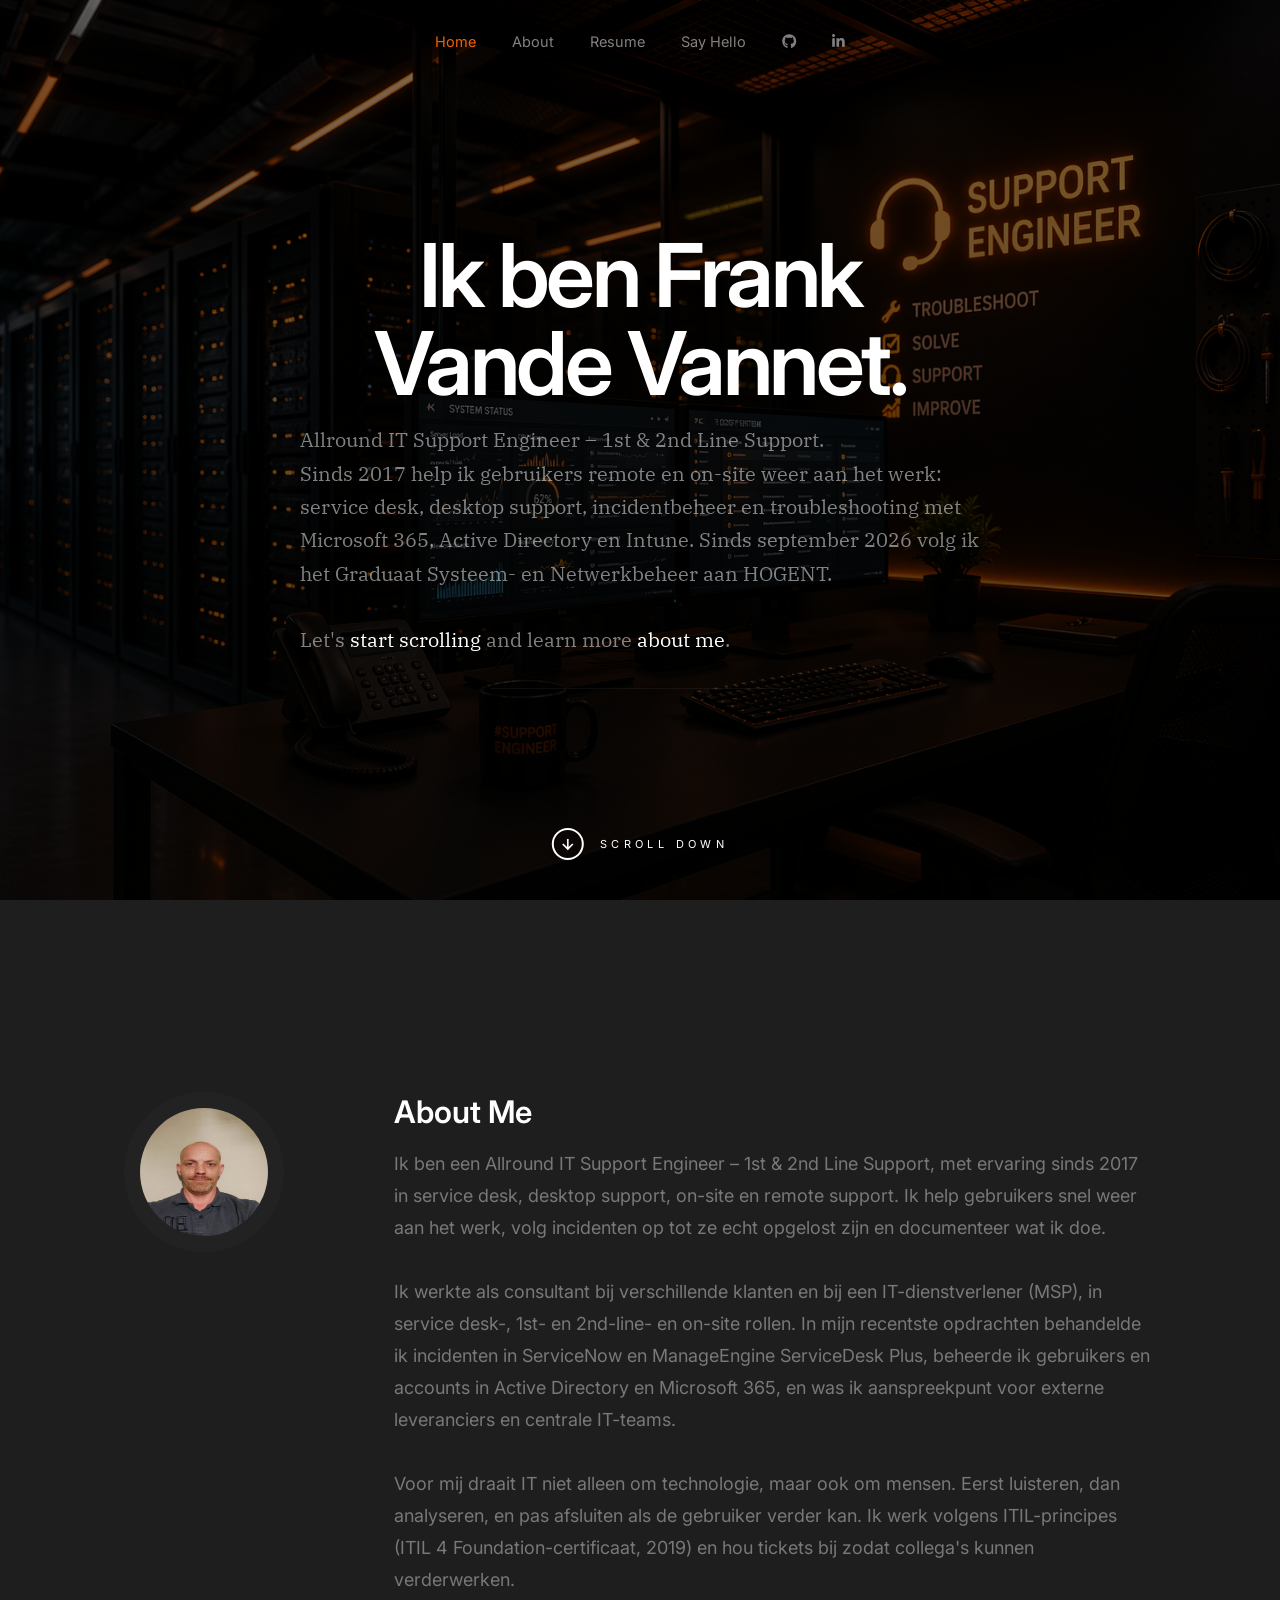
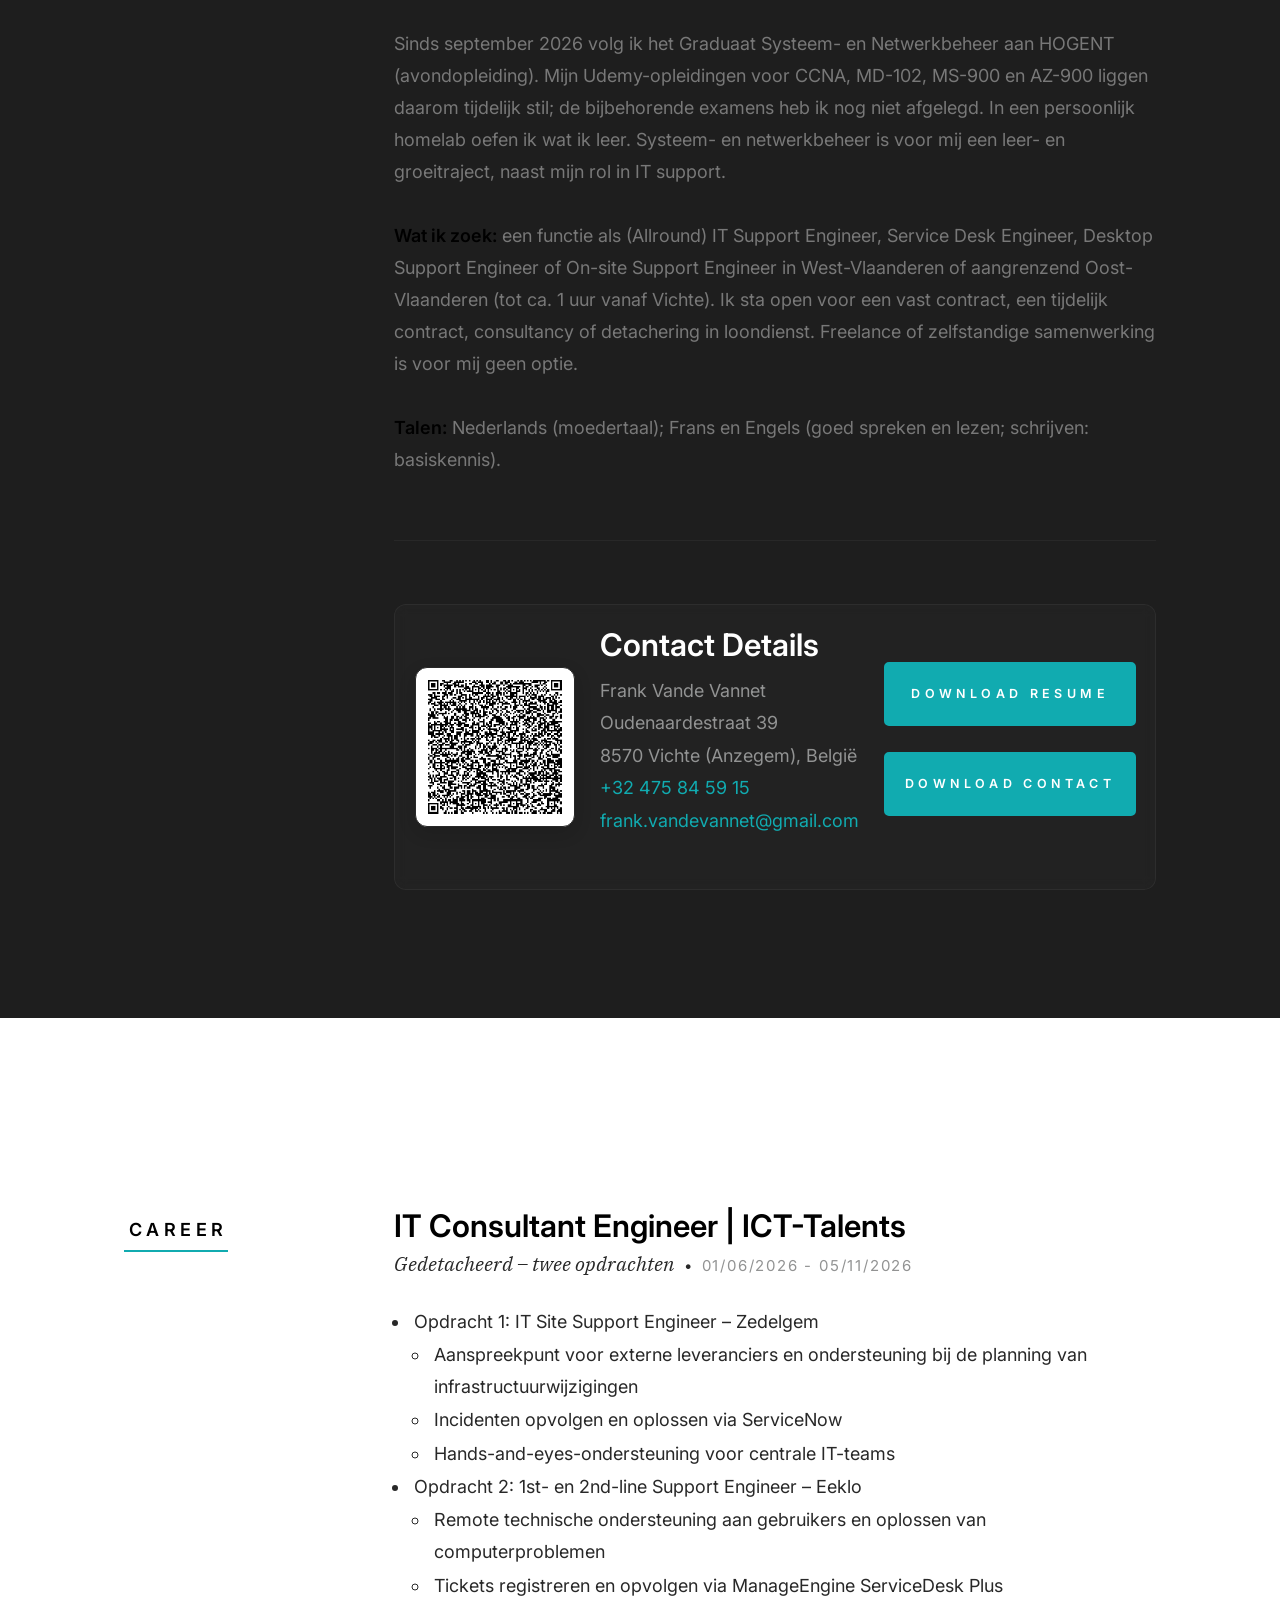
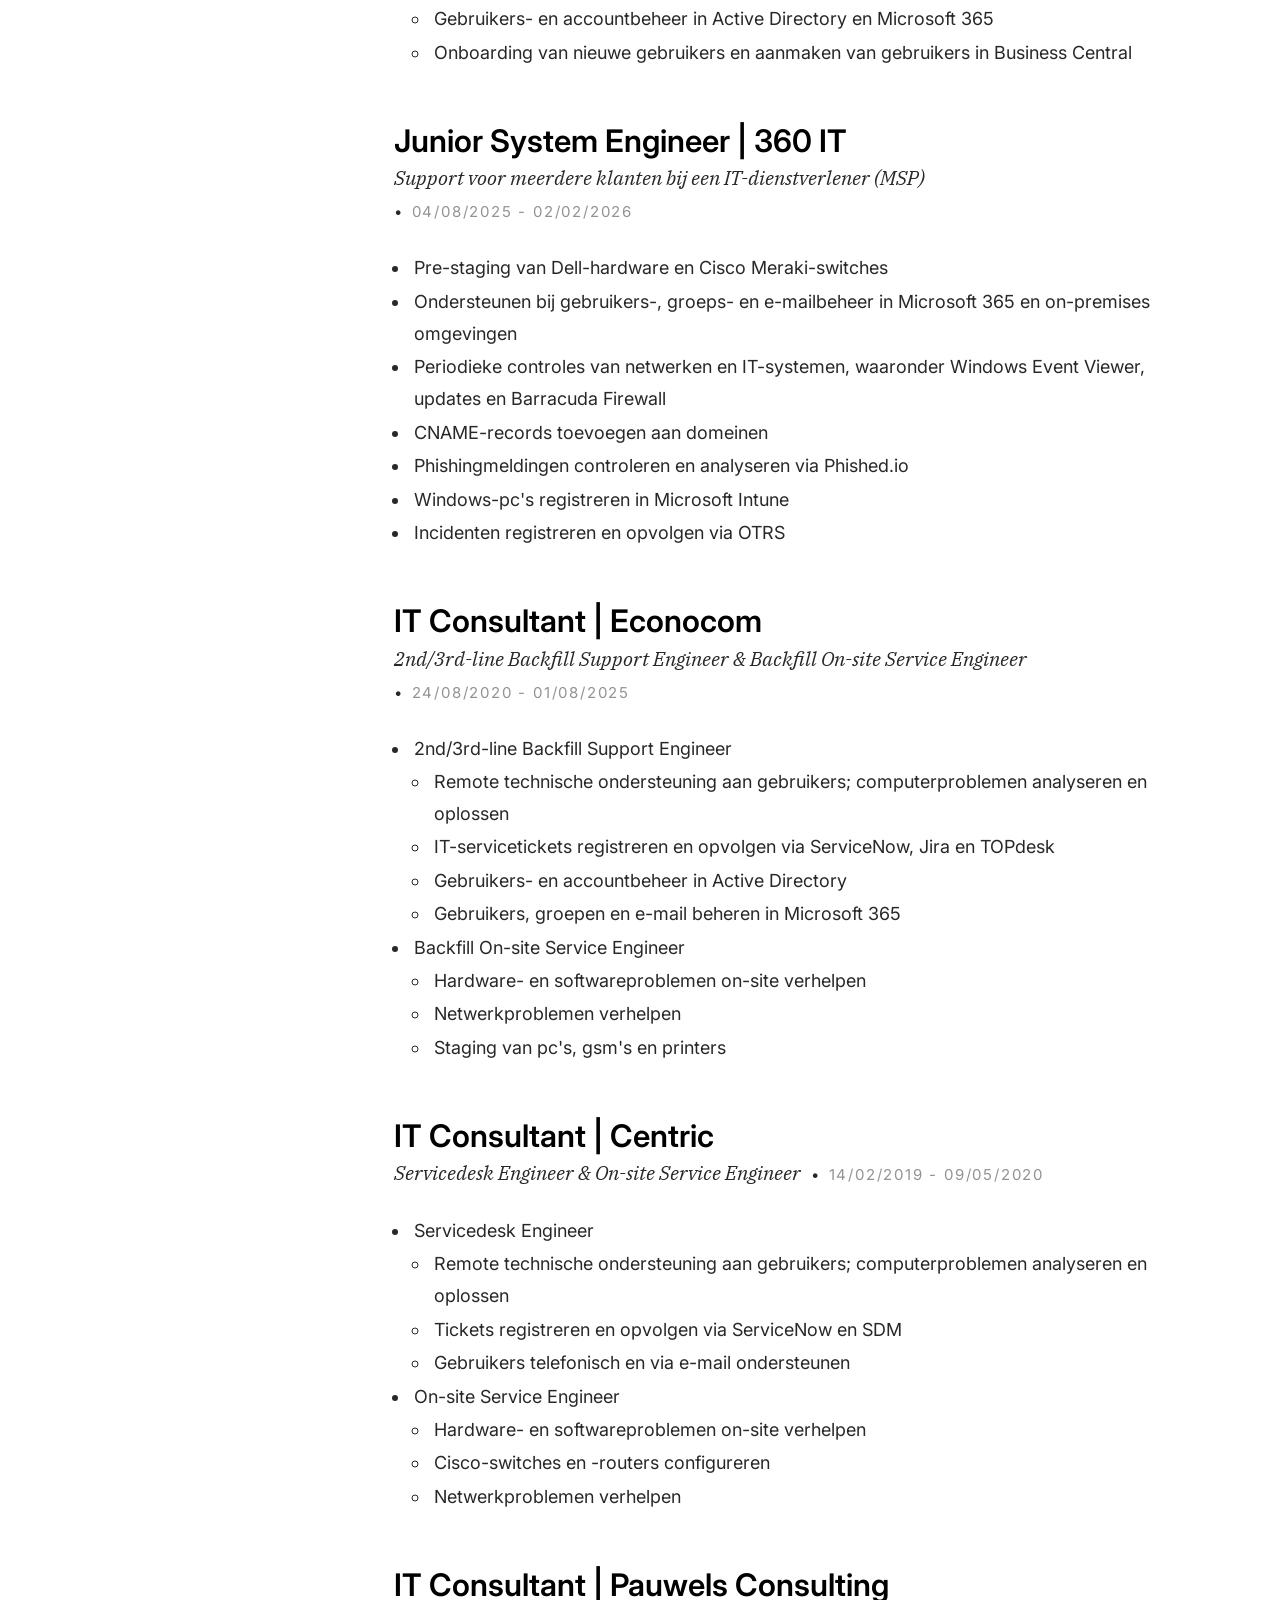
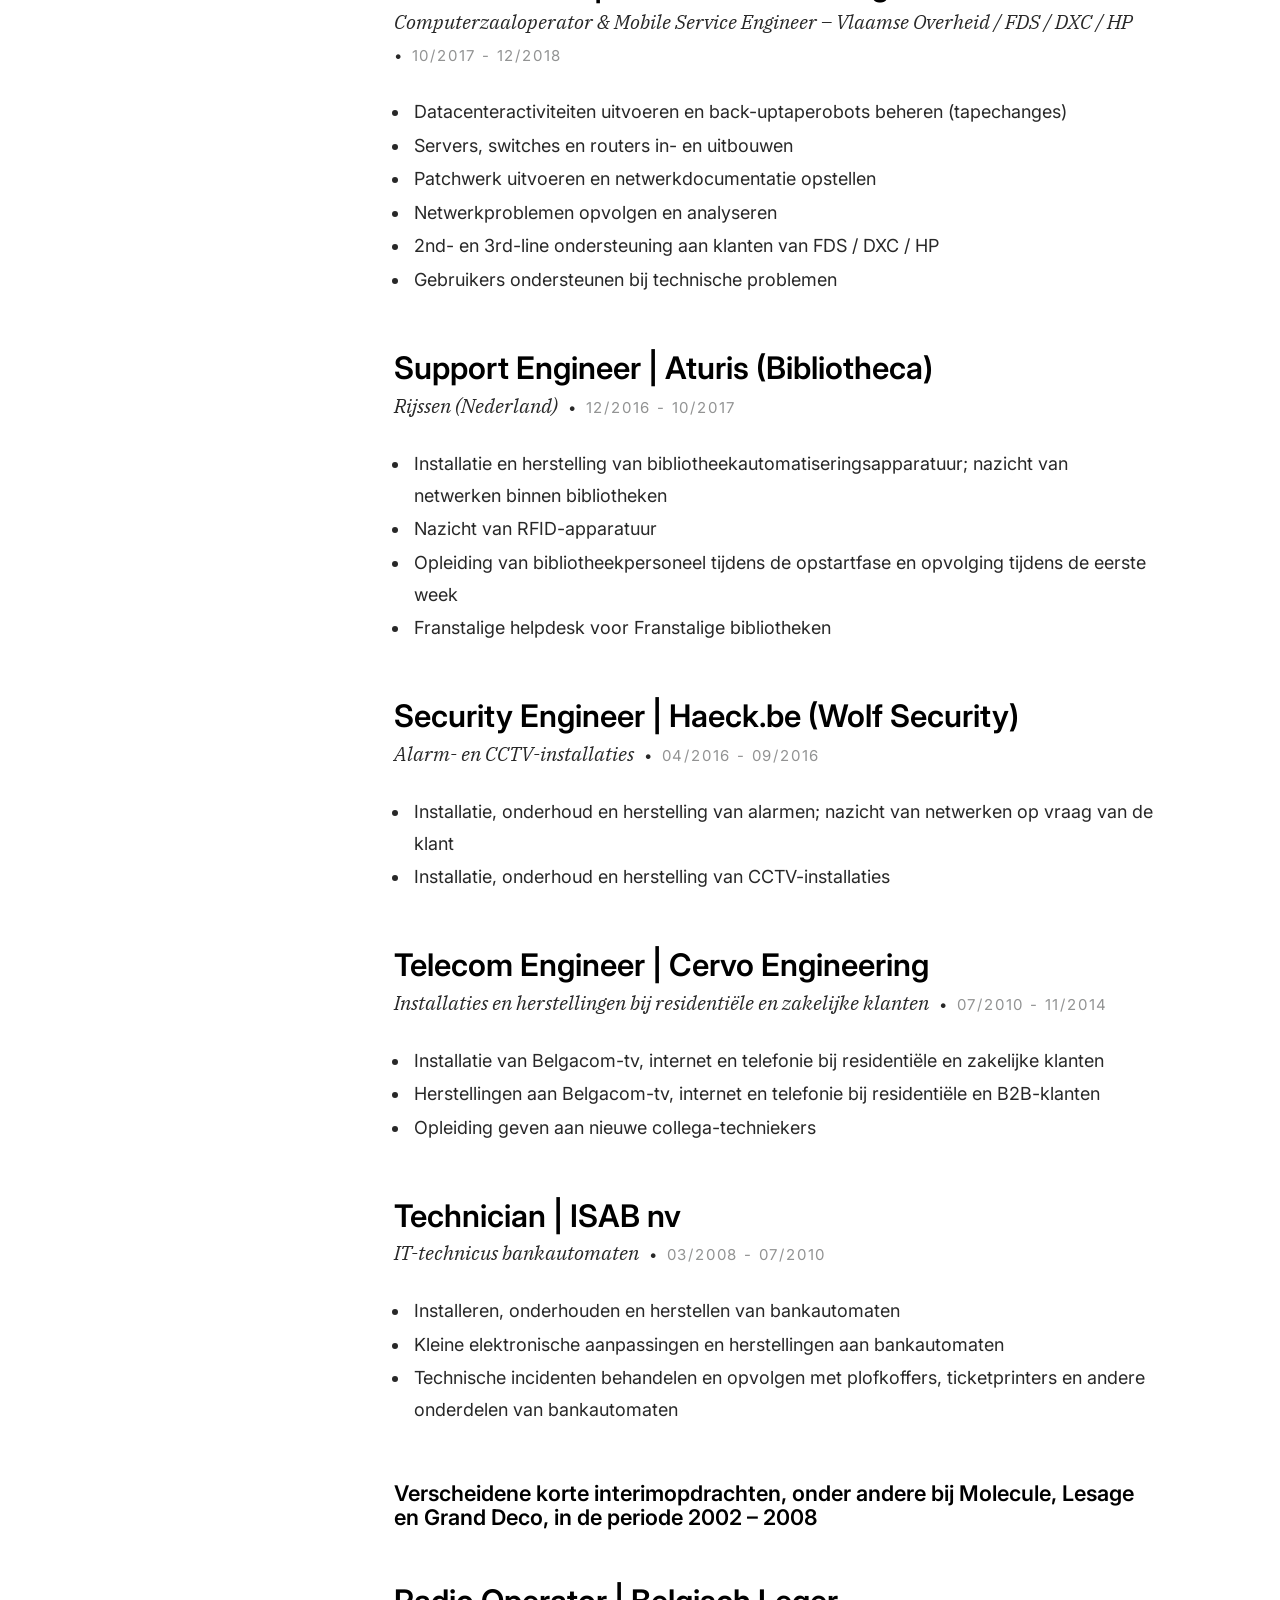
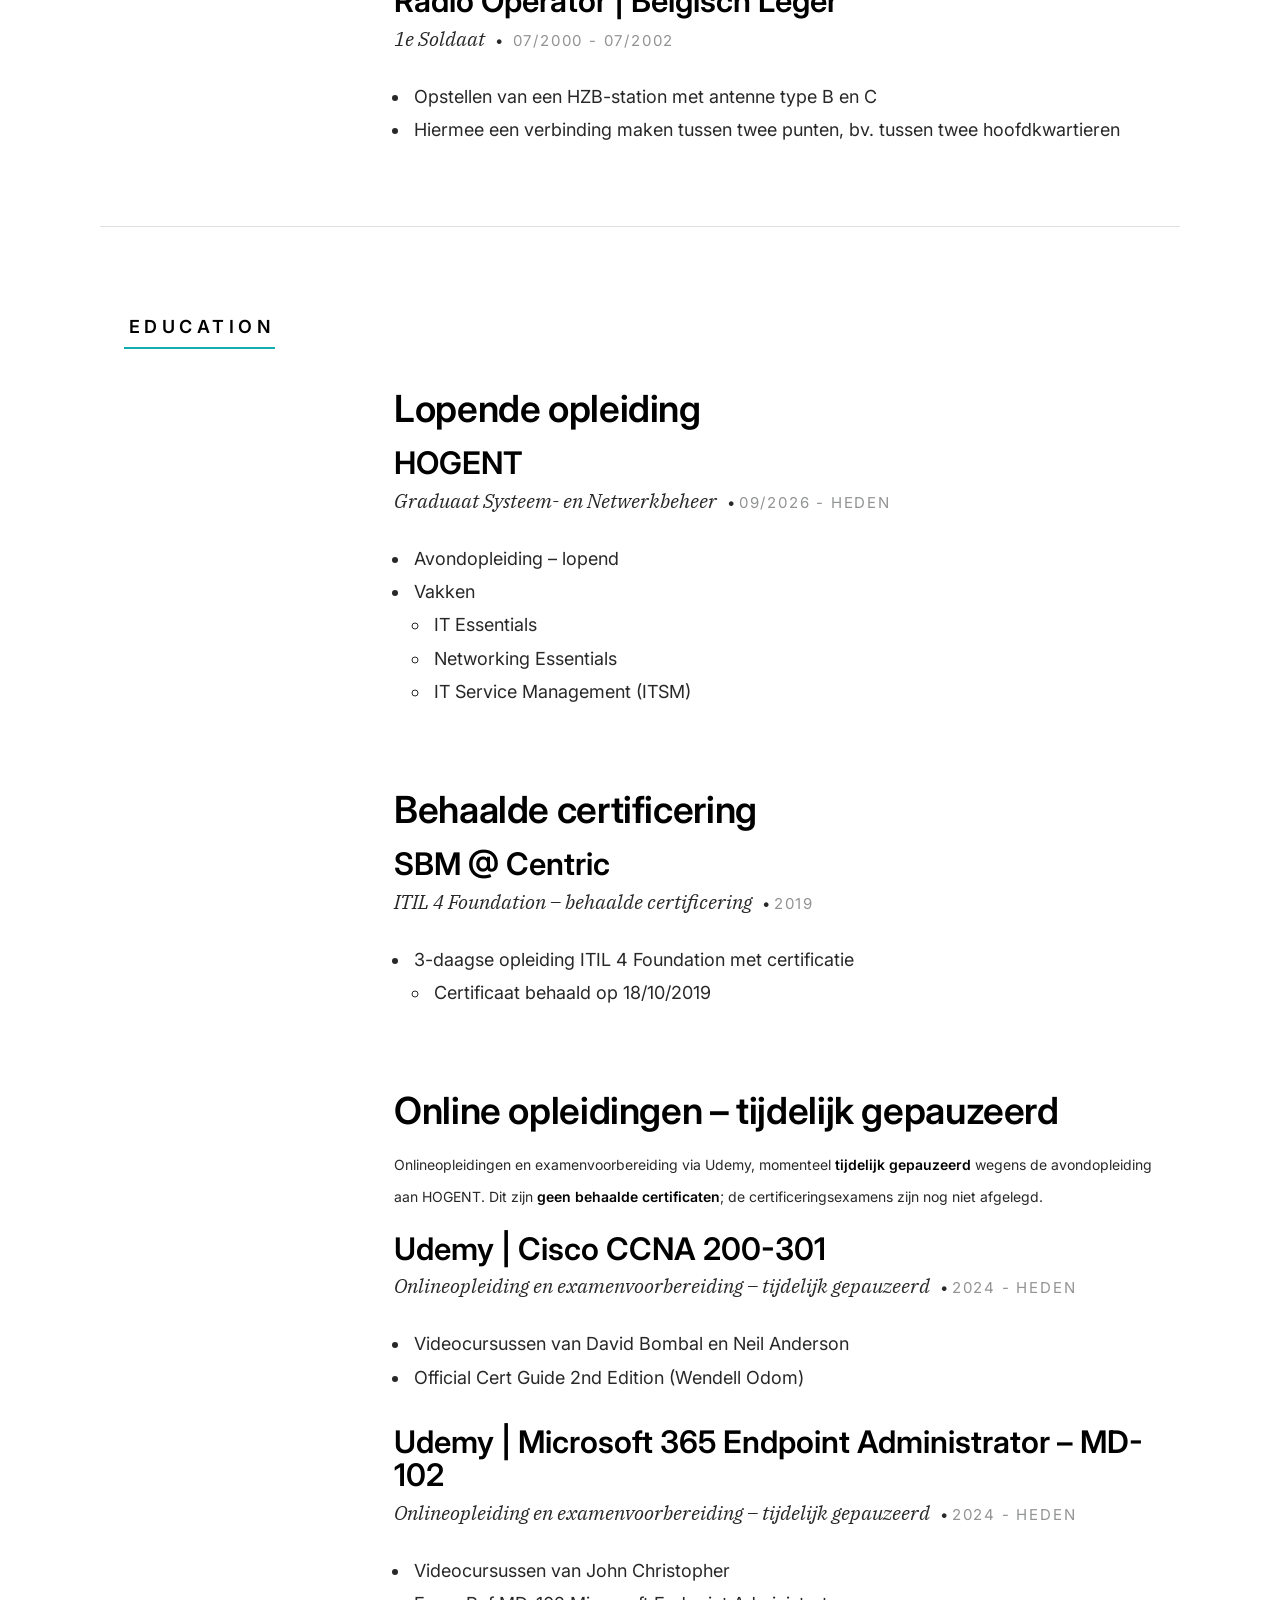
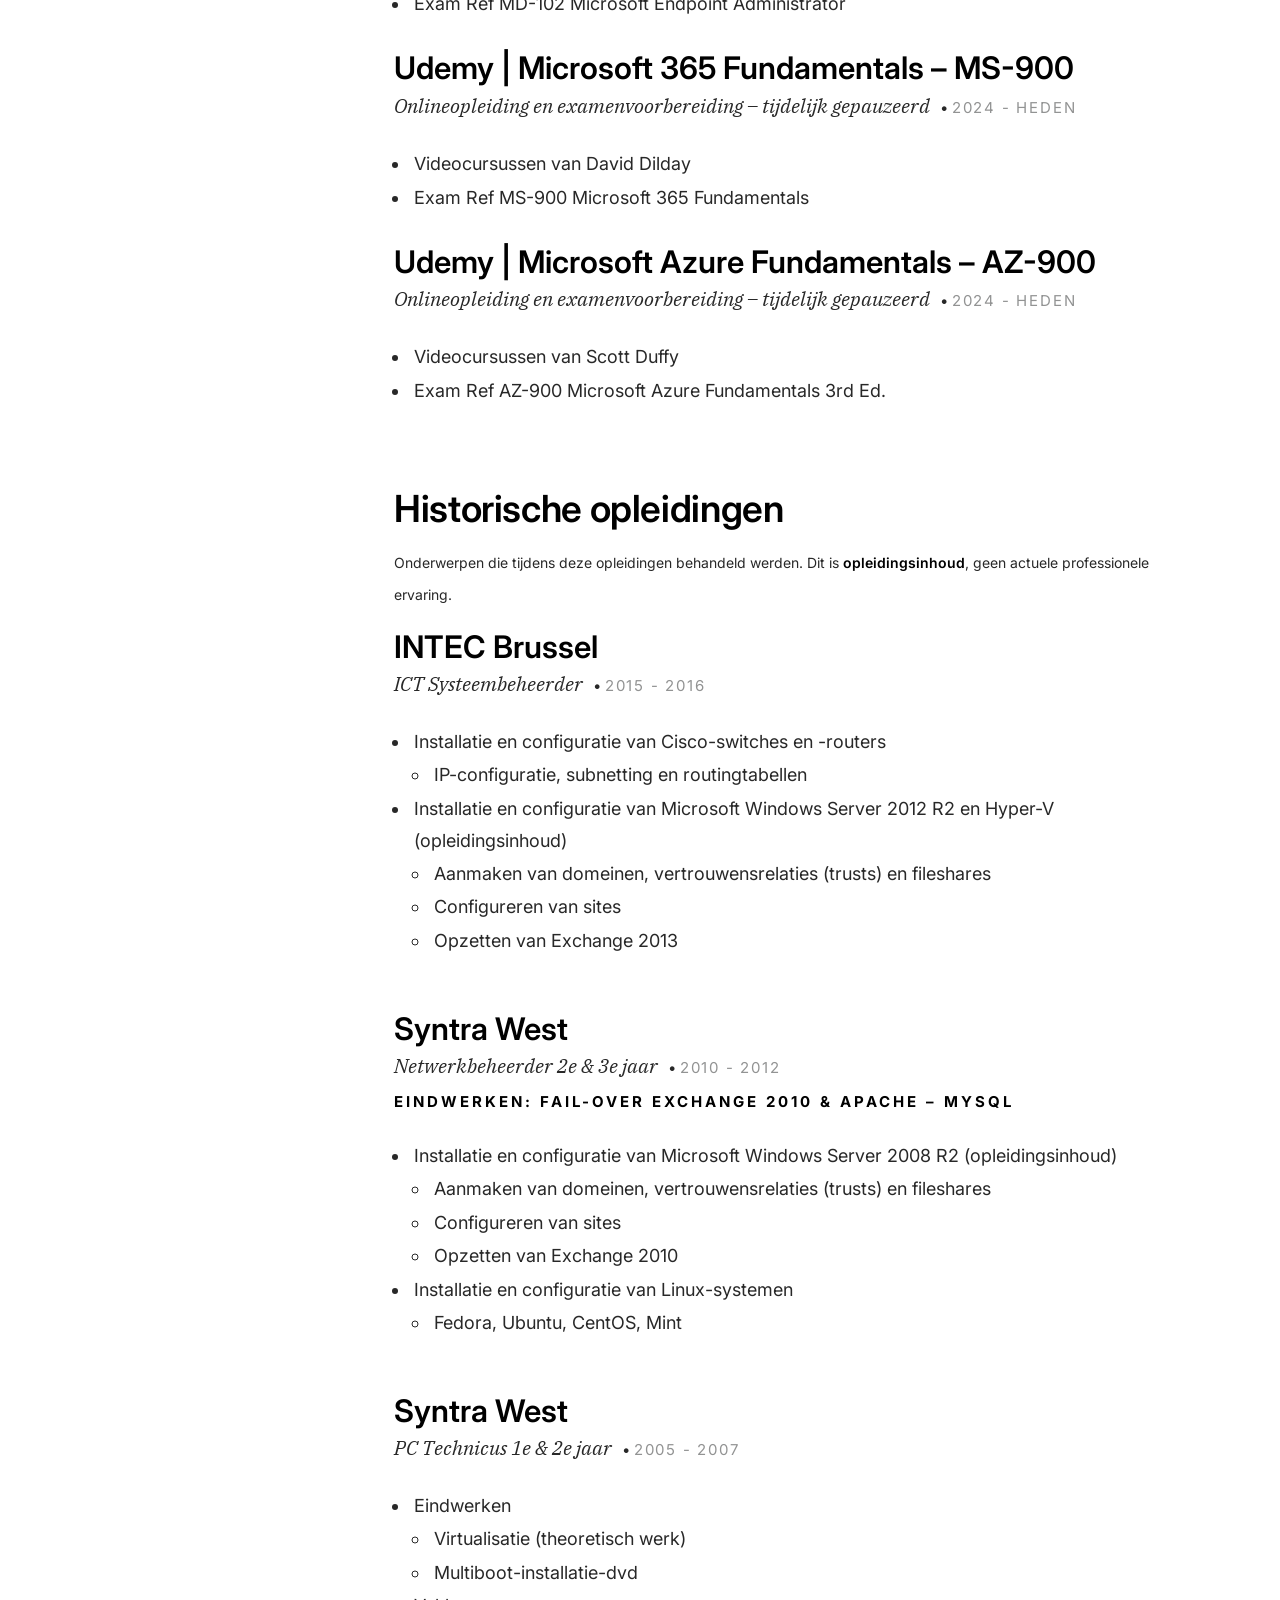
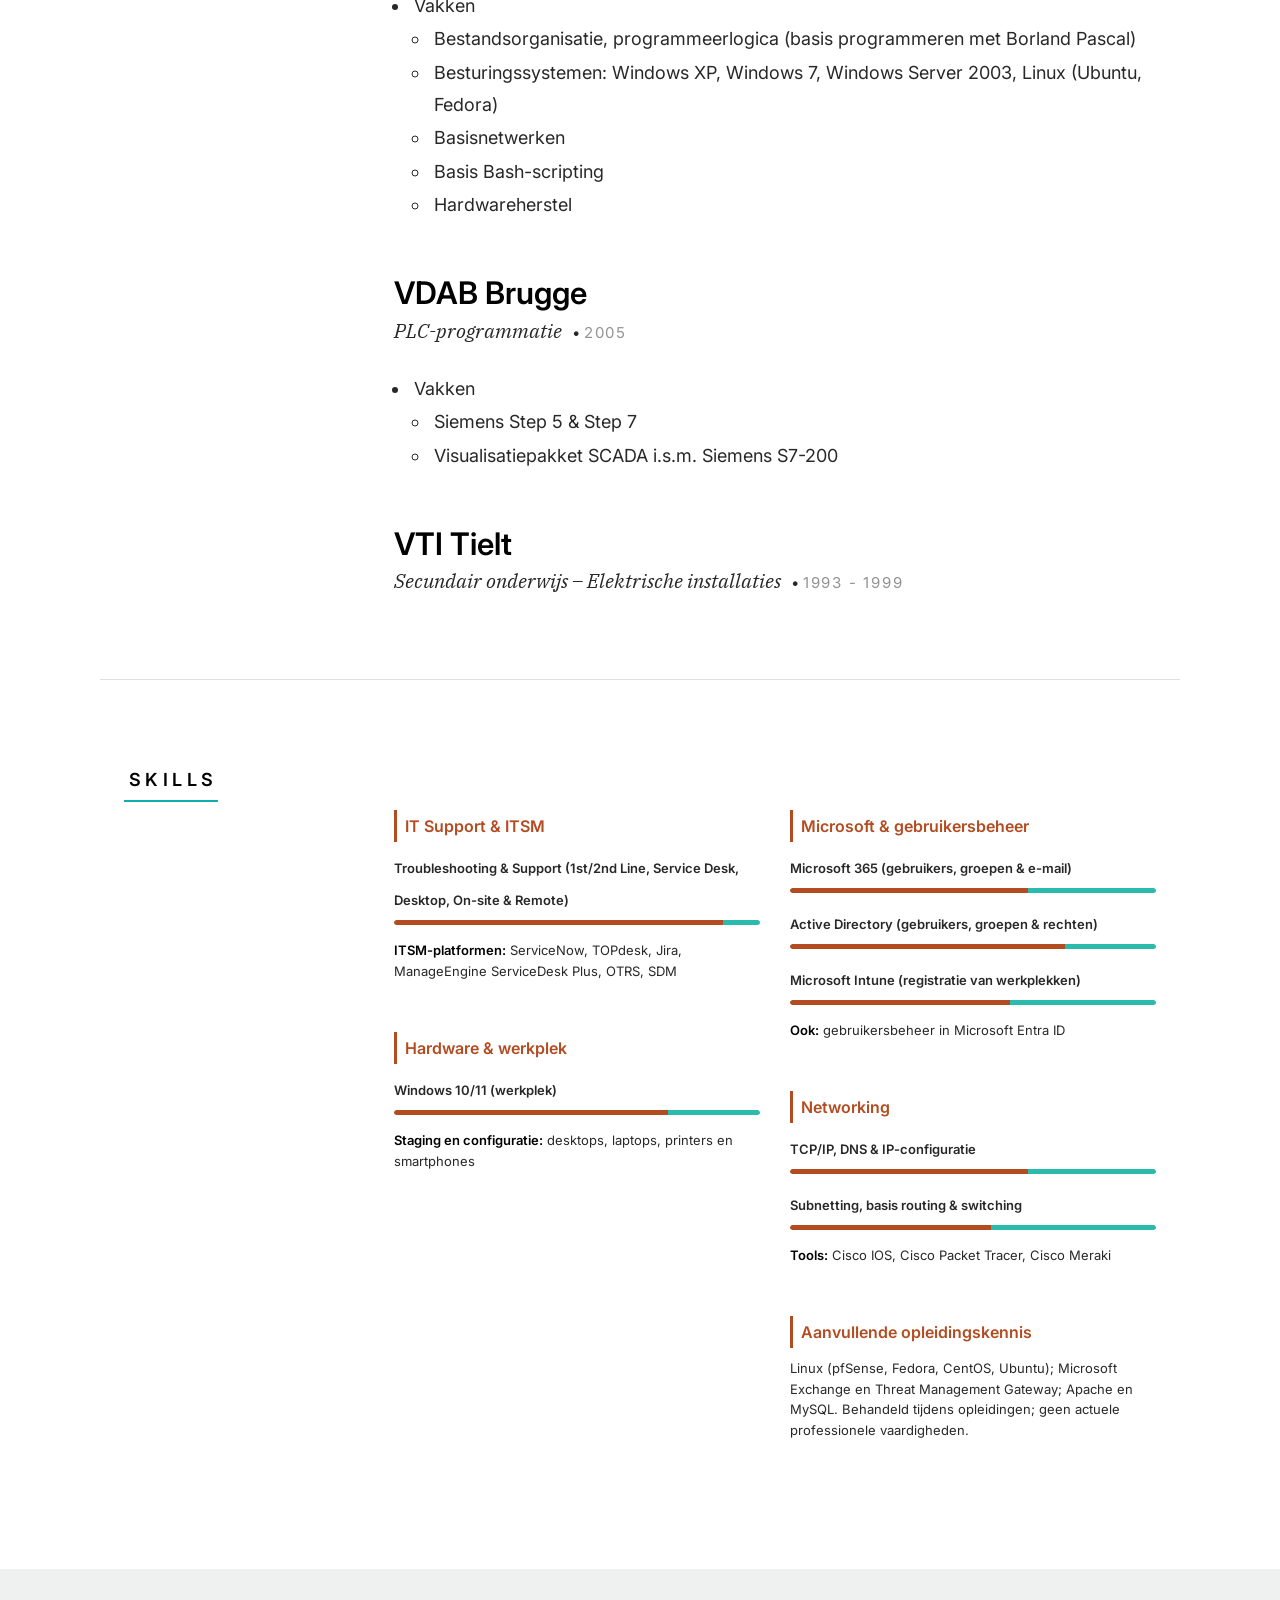
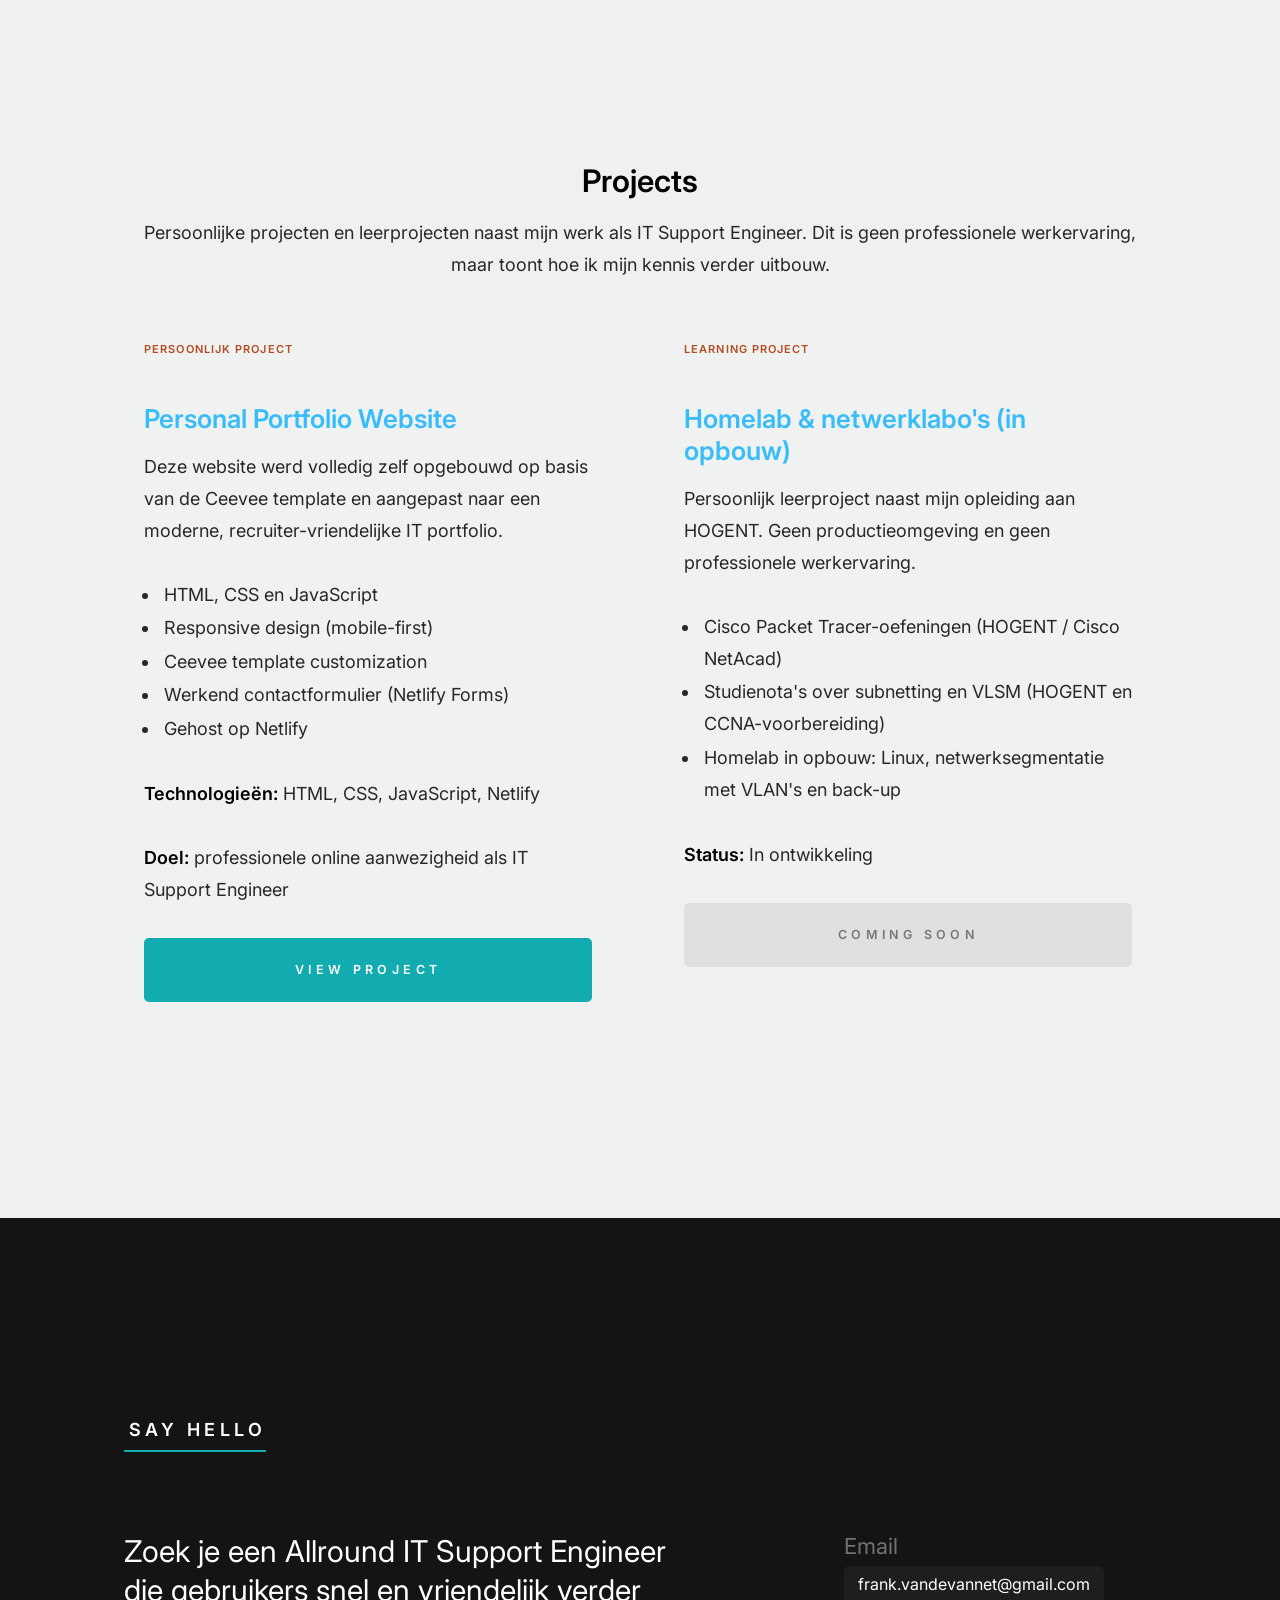
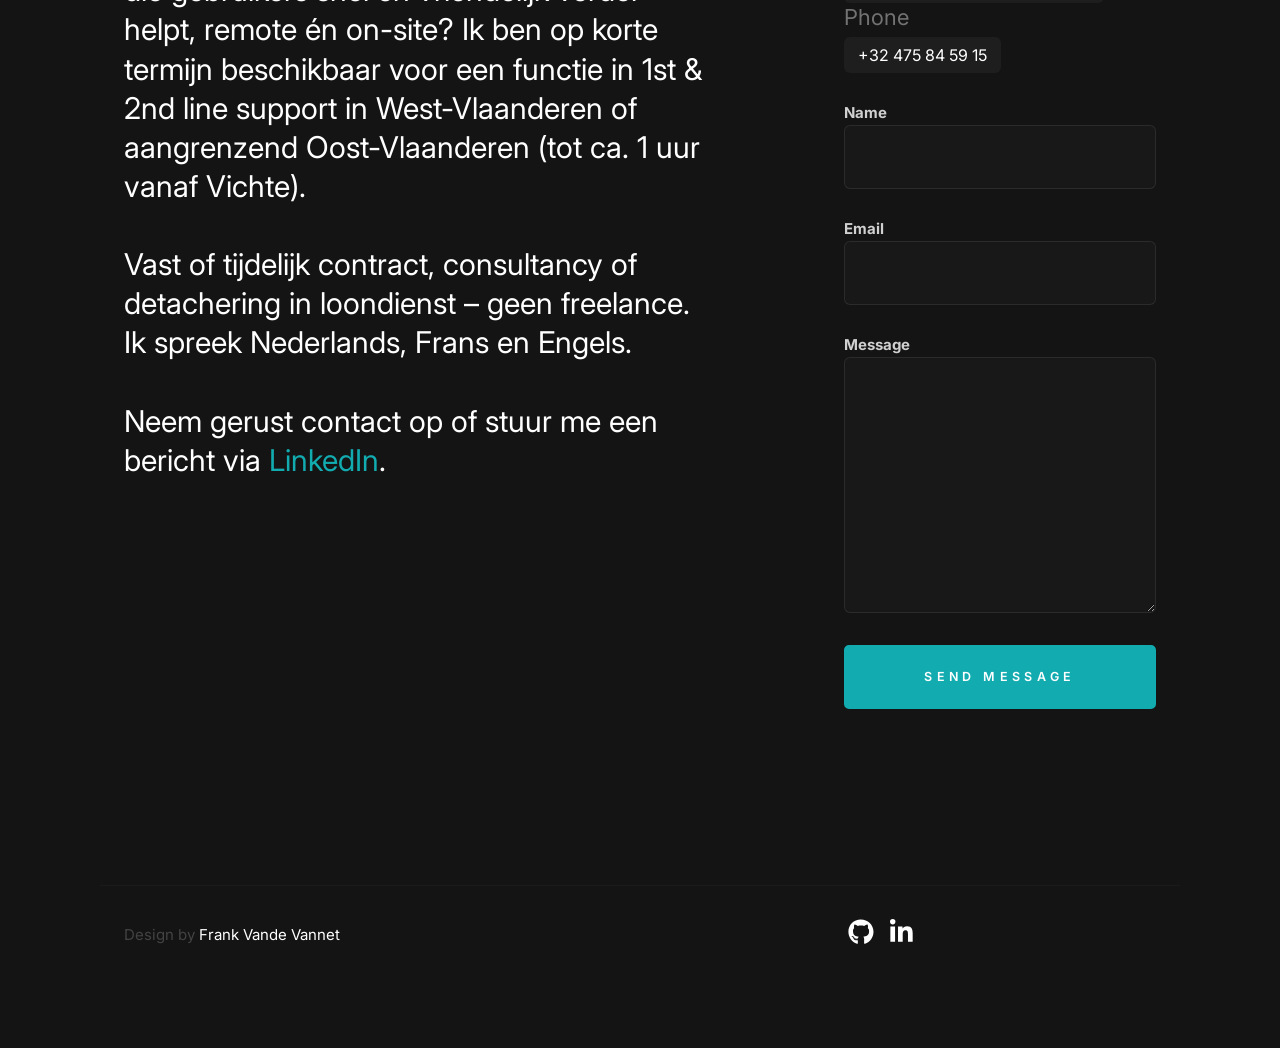
==== commit 0fff4cfc: "Portfolio afgestemd op nieuwe CV (november 2026) - CV-download vervangen door de nieuwe visuele CV (" ====
--- a/index.html
+++ b/index.html
@@ -5,8 +5,8 @@
     <!--- basic page needs
     ================================================== -->
     <meta charset="utf-8">
-    <title>Frank Vande Vannet – Allround IT Support Engineer (1st &amp; 2nd Line) | West-Vlaanderen</title>
-    <meta name="description" content="Allround IT Support Engineer (1st &amp; 2nd Line) uit Vichte (West-Vlaanderen): service desk, desktop, on-site en remote support met Microsoft 365, Active Directory, Intune en ServiceNow.">
+    <title>Frank Vande Vannet – Allround IT Support Engineer – 1st &amp; 2nd Line Support | West-Vlaanderen</title>
+    <meta name="description" content="Allround IT Support Engineer – 1st &amp; 2nd Line Support uit Vichte (West-Vlaanderen): service desk, desktop, on-site en remote support, incidentbeheer en troubleshooting met Microsoft 365, Active Directory, Intune en ITSM-platformen.">
     <meta name="author" content="Frank Vande Vannet">
     <link rel="canonical" href="https://main-website-frank.netlify.app/">
 
@@ -15,7 +15,7 @@
     <meta property="og:type" content="website">
     <meta property="og:locale" content="nl_BE">
     <meta property="og:site_name" content="Frank Vande Vannet">
-    <meta property="og:title" content="Frank Vande Vannet – Allround IT Support Engineer (1st &amp; 2nd Line)">
+    <meta property="og:title" content="Frank Vande Vannet – Allround IT Support Engineer – 1st &amp; 2nd Line Support">
     <meta property="og:description" content="Service desk, desktop, on-site en remote support met Microsoft 365, Active Directory, Intune en ServiceNow. West-Vlaanderen en aangrenzend Oost-Vlaanderen. NL / FR / EN.">
     <meta property="og:url" content="https://main-website-frank.netlify.app/">
     <meta property="og:image" content="https://main-website-frank.netlify.app/images/own/og-image.jpg">
@@ -23,7 +23,7 @@
     <meta property="og:image:height" content="630">
     <meta property="og:image:alt" content="Frank Vande Vannet – Allround IT Support Engineer, 1st &amp; 2nd Line Support">
     <meta name="twitter:card" content="summary_large_image">
-    <meta name="twitter:title" content="Frank Vande Vannet – Allround IT Support Engineer (1st &amp; 2nd Line)">
+    <meta name="twitter:title" content="Frank Vande Vannet – Allround IT Support Engineer – 1st &amp; 2nd Line Support">
     <meta name="twitter:description" content="Service desk, desktop, on-site en remote support met Microsoft 365, Active Directory, Intune en ServiceNow.">
     <meta name="twitter:image" content="https://main-website-frank.netlify.app/images/own/og-image.jpg">
 
@@ -34,7 +34,7 @@
         "@context": "https://schema.org",
         "@type": "Person",
         "name": "Frank Vande Vannet",
-        "jobTitle": "Allround IT Support Engineer (1st & 2nd Line)",
+        "jobTitle": "Allround IT Support Engineer – 1st & 2nd Line Support",
         "url": "https://main-website-frank.netlify.app/",
         "image": "https://main-website-frank.netlify.app/images/own/OwnAvatar.jpg",
         "address": {
@@ -44,7 +44,7 @@
             "addressCountry": "BE"
         },
         "knowsLanguage": ["nl", "fr", "en"],
-        "knowsAbout": ["IT Support", "Service Desk", "Desktop Support", "On-site Support", "Remote Support", "End User Support", "Incident Management", "Troubleshooting", "Microsoft 365", "Active Directory", "Microsoft Intune", "ServiceNow"],
+        "knowsAbout": ["IT Support", "1st Line Support", "2nd Line Support", "Service Desk", "Desktop Support", "On-site Support", "Remote Support", "Incident Management", "Troubleshooting", "Microsoft 365", "Active Directory", "Microsoft Intune", "ServiceNow", "TOPdesk", "Networking Fundamentals"],
         "sameAs": ["https://www.linkedin.com/in/frankvvf/", "https://github.com/frankvandevannetlabs"]
     }
     </script>
@@ -118,9 +118,9 @@
                     <h1>Ik ben Frank <br> Vande Vannet.</h1>
 
                     <h3>
-                    Allround IT Support Engineer (1st &amp; 2nd Line).<br>
-                    Sinds 2017 help ik gebruikers remote en on-site weer aan het werk, met Microsoft 365, Active Directory, Intune en ServiceNow.
-                    Momenteel volg ik het Graduaat Systeem- en Netwerkbeheer aan HOGENT.
+                    Allround IT Support Engineer – 1st &amp; 2nd Line Support.<br>
+                    Sinds 2017 help ik gebruikers remote en on-site weer aan het werk: service desk, desktop support, incidentbeheer en troubleshooting met Microsoft 365, Active Directory en Intune.
+                    Sinds september 2026 volg ik het Graduaat Systeem- en Netwerkbeheer aan HOGENT.
                     <br><br>
                     Let's <a class="smoothscroll" href="#about">start scrolling</a>
                     and learn more <a class="smoothscroll" href="#about">about me</a>.
@@ -154,19 +154,20 @@
             <div class="column large-9 tab-12 s-about__content">
                 <h3>About Me</h3>
                 <p>
-                Ik ben een Allround IT Support Engineer (1st &amp; 2nd Line) met ervaring sinds 2017 in remote, on-site en end user support.
+                Ik ben een Allround IT Support Engineer – 1st &amp; 2nd Line Support, met ervaring sinds 2017 in service desk, desktop support, on-site en remote support.
                 Ik help gebruikers snel weer aan het werk, volg incidenten op tot ze echt opgelost zijn en documenteer wat ik doe.
-                <br><br>Ik werkte als consultant bij verschillende klanten en bij een IT-dienstverlener (MSP), in service desk-, helpdesk-, 2nd-line- en on-site rollen.
+                <br><br>Ik werkte als consultant bij verschillende klanten en bij een IT-dienstverlener (MSP), in service desk-, 1st- en 2nd-line- en on-site rollen.
                 In mijn recentste opdrachten behandelde ik incidenten in ServiceNow en ManageEngine ServiceDesk Plus, beheerde ik gebruikers en accounts in
                 Active Directory en Microsoft 365, en was ik aanspreekpunt voor externe leveranciers en centrale IT-teams.
                 <br><br>Voor mij draait IT niet alleen om technologie, maar ook om mensen. Eerst luisteren, dan analyseren, en pas afsluiten als de gebruiker verder kan.
                 Ik werk volgens ITIL-principes (ITIL 4 Foundation-certificaat, 2019) en hou tickets bij zodat collega's kunnen verderwerken.
-                <br><br>Naast mijn werk volg ik het Graduaat Systeem- en Netwerkbeheer aan HOGENT (avondonderwijs, gestart in 2026) en bereid ik me voor op CCNA en MD-102.
-                In een persoonlijk homelab oefen ik wat ik leer. Op termijn wil ik doorgroeien richting System, Network of Cloud Engineering.
+                <br><br>Sinds september 2026 volg ik het Graduaat Systeem- en Netwerkbeheer aan HOGENT (avondopleiding). Mijn Udemy-opleidingen voor CCNA, MD-102, MS-900 en AZ-900
+                liggen daarom tijdelijk stil; de bijbehorende examens heb ik nog niet afgelegd. In een persoonlijk homelab oefen ik wat ik leer.
+                Systeem- en netwerkbeheer is voor mij een leer- en groeitraject, naast mijn rol in IT support.
                 <br><br><strong>Wat ik zoek:</strong> een functie als (Allround) IT Support Engineer, Service Desk Engineer, Desktop Support Engineer of On-site Support Engineer
                 in West-Vlaanderen of aangrenzend Oost-Vlaanderen (tot ca. 1 uur vanaf Vichte). Ik sta open voor een vast contract, een tijdelijk contract,
                 consultancy of detachering in loondienst. Freelance of zelfstandige samenwerking is voor mij geen optie.
-                <br><br><strong>Talen:</strong> Nederlands (moedertaal); Frans en Engels (vlot mondeling en lezen; schriftelijk beperkter).
+                <br><br><strong>Talen:</strong> Nederlands (moedertaal); Frans en Engels (goed spreken en lezen; schrijven: basiskennis).
                 </p>
 
                 <hr>
@@ -235,28 +236,26 @@
                     <div class="resume-block__header">
                         <h4 class="h3">IT Consultant Engineer | ICT-Talents</h4>
                         <p class="resume-block__header-meta">
-                            <span>Consultant in loondienst – twee opdrachten</span>
+                            <span>Gedetacheerd – twee opdrachten</span>
                             <span class="resume-block__header-date">
-                                Juni 2026 - November 2026
+                                01/06/2026 - 05/11/2026
                             </span>
                         </p>
                     </div>
                     <ul>
-                        <li>Opdracht 1: IT Site Support Engineer (Zedelgem)
+                        <li>Opdracht 1: IT Site Support Engineer – Zedelgem
                             <ul>
-                                <li>Aanspreekpunt voor externe leveranciers en planning van infrastructuurwijzigingen</li>
-                                <li>Incidenten behandelen en opvolgen in ServiceNow</li>
-                                <li>Hands &amp; eyes-ondersteuning voor centrale IT-teams</li>
-                                <li>Kleine IT-projecten coördineren met interne teams en externe leveranciers</li>
+                                <li>Aanspreekpunt voor externe leveranciers en ondersteuning bij de planning van infrastructuurwijzigingen</li>
+                                <li>Incidenten opvolgen en oplossen via ServiceNow</li>
+                                <li>Hands-and-eyes-ondersteuning voor centrale IT-teams</li>
                             </ul>
                         </li>
-                        <li>Opdracht 2: 1st &amp; 2nd Line Support Engineer (Eeklo)
+                        <li>Opdracht 2: 1st- en 2nd-line Support Engineer – Eeklo
                             <ul>
-                                <li>Remote technische ondersteuning en troubleshooting bij eindgebruikers</li>
-                                <li>Tickets registreren en opvolgen in ManageEngine ServiceDesk Plus</li>
-                                <li>Gebruikers en accounts beheren in Active Directory en Microsoft 365</li>
-                                <li>Nieuwe medewerkers begeleiden bij hun IT-opstart</li>
-                                <li>Gebruikersaccounts aanmaken in Microsoft Dynamics 365 Business Central</li>
+                                <li>Remote technische ondersteuning aan gebruikers en oplossen van computerproblemen</li>
+                                <li>Tickets registreren en opvolgen via ManageEngine ServiceDesk Plus</li>
+                                <li>Gebruikers- en accountbeheer in Active Directory en Microsoft 365</li>
+                                <li>Onboarding van nieuwe gebruikers en aanmaken van gebruikers in Business Central</li>
                             </ul>
                         </li>
                     </ul>
@@ -265,40 +264,48 @@
                     <div class="resume-block__header">
                         <h4 class="h3">Junior System Engineer | 360 IT</h4>
                         <p class="resume-block__header-meta">
-                            <span>Support en onderhoud voor meerdere klanten bij een IT-dienstverlener (MSP)</span>
+                            <span>Support voor meerdere klanten bij een IT-dienstverlener (MSP)</span>
                             <span class="resume-block__header-date">
-                                Augustus 2025 - Februari 2026
+                                04/08/2025 - 02/02/2026
                             </span>
                         </p>
                     </div>
                     <ul>
-                        <li>Helpdesk voor meerdere klanten: tickets registreren en opvolgen in OTRS</li>
-                        <li>Beheer van gebruikers, groepen en e-mail in Microsoft 365 en Active Directory (on-premises)</li>
-                        <li>Periodieke controles van netwerken, Windows Event Viewer, updates, Barracuda Firewall en Microsoft 365</li>
-                        <li>Pre-staging van Cisco Meraki-switches</li>
-                        <li>Pc's toevoegen aan Microsoft Intune</li>
-                        <li>CNAME-records toevoegen aan domeinen en phishingmails controleren via Phished.io</li>
-                        <li>Documentatie bijhouden in de RMM-tool</li>
+                        <li>Pre-staging van Dell-hardware en Cisco Meraki-switches</li>
+                        <li>Ondersteunen bij gebruikers-, groeps- en e-mailbeheer in Microsoft 365 en on-premises omgevingen</li>
+                        <li>Periodieke controles van netwerken en IT-systemen, waaronder Windows Event Viewer, updates en Barracuda Firewall</li>
+                        <li>CNAME-records toevoegen aan domeinen</li>
+                        <li>Phishingmeldingen controleren en analyseren via Phished.io</li>
+                        <li>Windows-pc's registreren in Microsoft Intune</li>
+                        <li>Incidenten registreren en opvolgen via OTRS</li>
                     </ul>
                 </div> <!-- end resume-block -->
                 <div class="resume-block">
                     <div class="resume-block__header">
                         <h4 class="h3">IT Consultant | Econocom</h4>
                         <p class="resume-block__header-meta">
-                            <span>2nd/3rd Line Backfill Support Engineer &amp; On-site Service Engineer</span>
+                            <span>2nd/3rd-line Backfill Support Engineer &amp; Backfill On-site Service Engineer</span>
                             <span class="resume-block__header-date">
-                                Augustus 2020 - Augustus 2025
+                                24/08/2020 - 01/08/2025
                             </span>
                         </p>
                     </div>
                     <ul>
-                        <li>Consultant in loondienst, ingezet bij klanten als backfill-engineer voor remote en on-site support</li>
-                        <li>Technische problemen bij gebruikers remote analyseren en oplossen</li>
-                        <li>IT-servicetickets registreren en opvolgen in ServiceNow, Jira en TOPdesk</li>
-                        <li>Gebruikers- en accountbeheer in Active Directory en beheer van Microsoft 365</li>
-                        <li>On-site hardware- en softwareproblemen oplossen en netwerkproblemen onderzoeken</li>
-                        <li>Pc's, mobiele telefoons en printers stagen en configureren</li>
-                        <li>Migraties van Windows 7 naar Windows 10 en van Windows 10 naar Windows 11</li>
+                        <li>2nd/3rd-line Backfill Support Engineer
+                            <ul>
+                                <li>Remote technische ondersteuning aan gebruikers; computerproblemen analyseren en oplossen</li>
+                                <li>IT-servicetickets registreren en opvolgen via ServiceNow, Jira en TOPdesk</li>
+                                <li>Gebruikers- en accountbeheer in Active Directory</li>
+                                <li>Gebruikers, groepen en e-mail beheren in Microsoft 365</li>
+                            </ul>
+                        </li>
+                        <li>Backfill On-site Service Engineer
+                            <ul>
+                                <li>Hardware- en softwareproblemen on-site verhelpen</li>
+                                <li>Netwerkproblemen verhelpen</li>
+                                <li>Staging van pc's, gsm's en printers</li>
+                            </ul>
+                        </li>
                     </ul>
                 </div> <!-- end resume-block -->
                 <div class="resume-block">
@@ -307,34 +314,44 @@
                         <p class="resume-block__header-meta">
                             <span>Servicedesk Engineer &amp; On-site Service Engineer</span>
                             <span class="resume-block__header-date">
-                                Februari 2019 - Mei 2020
+                                14/02/2019 - 09/05/2020
                             </span>
                         </p>
                     </div>
                     <ul>
-                        <li>Remote computerproblemen bij gebruikers oplossen</li>
-                        <li>Gebruikers telefonisch en via e-mail ondersteunen</li>
-                        <li>IT-servicetickets registreren in ServiceNow en SDM</li>
-                        <li>On-site hardware- en softwareproblemen oplossen en netwerkproblemen onderzoeken</li>
-                        <li>Cisco-switches en -routers configureren op locatie</li>
+                        <li>Servicedesk Engineer
+                            <ul>
+                                <li>Remote technische ondersteuning aan gebruikers; computerproblemen analyseren en oplossen</li>
+                                <li>Tickets registreren en opvolgen via ServiceNow en SDM</li>
+                                <li>Gebruikers telefonisch en via e-mail ondersteunen</li>
+                            </ul>
+                        </li>
+                        <li>On-site Service Engineer
+                            <ul>
+                                <li>Hardware- en softwareproblemen on-site verhelpen</li>
+                                <li>Cisco-switches en -routers configureren</li>
+                                <li>Netwerkproblemen verhelpen</li>
+                            </ul>
+                        </li>
                     </ul>
                 </div> <!-- end resume-block -->
                 <div class="resume-block">
                     <div class="resume-block__header">
                         <h4 class="h3">IT Consultant | Pauwels Consulting</h4>
                         <p class="resume-block__header-meta">
-                            <span>Computerzaaloperator &amp; Mobile Service Engineer</span>
+                            <span>Computerzaaloperator &amp; Mobile Service Engineer – Vlaamse Overheid / FDS / DXC / HP</span>
                             <span class="resume-block__header-date">
-                                Oktober 2017 - December 2018
+                                10/2017 - 12/2018
                             </span>
                         </p>
                     </div>
                     <ul>
-                        <li>Datacenteractiviteiten voor Vlaamse Overheid / FDS / DXC / HP</li>
-                        <li>Back-up-taperobots beheren (tapechanges)</li>
-                        <li>Switches en routers in- en uitbouwen; patchwerk uitvoeren</li>
-                        <li>Netwerkdocumentatie opstellen en netwerkproblemen opvolgen</li>
-                        <li>2nd- en 3rd-line support voor klanten van FDS / DXC / HP</li>
+                        <li>Datacenteractiviteiten uitvoeren en back-uptaperobots beheren (tapechanges)</li>
+                        <li>Servers, switches en routers in- en uitbouwen</li>
+                        <li>Patchwerk uitvoeren en netwerkdocumentatie opstellen</li>
+                        <li>Netwerkproblemen opvolgen en analyseren</li>
+                        <li>2nd- en 3rd-line ondersteuning aan klanten van FDS / DXC / HP</li>
+                        <li>Gebruikers ondersteunen bij technische problemen</li>
                     </ul>
                 </div> <!-- end resume-block -->
                 <div class="resume-block">
@@ -343,15 +360,15 @@
                         <p class="resume-block__header-meta">
                             <span>Rijssen (Nederland)</span>
                             <span class="resume-block__header-date">
-                                December 2016 - Oktober 2017
+                                12/2016 - 10/2017
                             </span>
                         </p>
                     </div>
                     <ul>
-                        <li>Bibliotheekautomatiseringsapparatuur installeren, onderhouden en herstellen</li>
-                        <li>Netwerken en RFID-apparatuur bij bibliotheken controleren</li>
-                        <li>Bibliotheekmedewerkers opleiden tijdens de opstartfase en de eerste week ondersteunen</li>
-                        <li>Franstalige helpdeskondersteuning voor Franstalige bibliotheken</li>
+                        <li>Installatie en herstelling van bibliotheekautomatiseringsapparatuur; nazicht van netwerken binnen bibliotheken</li>
+                        <li>Nazicht van RFID-apparatuur</li>
+                        <li>Opleiding van bibliotheekpersoneel tijdens de opstartfase en opvolging tijdens de eerste week</li>
+                        <li>Franstalige helpdesk voor Franstalige bibliotheken</li>
                     </ul>
                 </div> <!-- end resume-block -->
                 <div class="resume-block">
@@ -360,13 +377,13 @@
                         <p class="resume-block__header-meta">
                             <span>Alarm- en CCTV-installaties</span>
                             <span class="resume-block__header-date">
-                                April 2016 - September 2016
+                                04/2016 - 09/2016
                             </span>
                         </p>
                     </div>
                     <ul>
-                        <li>Alarmsystemen en CCTV-installaties installeren, onderhouden en herstellen</li>
-                        <li>Netwerken controleren op vraag van de klant</li>
+                        <li>Installatie, onderhoud en herstelling van alarmen; nazicht van netwerken op vraag van de klant</li>
+                        <li>Installatie, onderhoud en herstelling van CCTV-installaties</li>
                     </ul>
                 </div> <!-- end resume-block -->
                 <div class="resume-block">
@@ -375,27 +392,30 @@
                         <p class="resume-block__header-meta">
                             <span>Installaties en herstellingen bij residentiële en zakelijke klanten</span>
                             <span class="resume-block__header-date">
-                                Juli 2010 - November 2014
+                                07/2010 - 11/2014
                             </span>
                         </p>
                     </div>
                     <ul>
-                        <li>Belgacom-tv, internet en telefonie installeren en herstellen bij residentiële en zakelijke klanten</li>
-                        <li>Nieuwe collega-techniekers opleiden</li>
+                        <li>Installatie van Belgacom-tv, internet en telefonie bij residentiële en zakelijke klanten</li>
+                        <li>Herstellingen aan Belgacom-tv, internet en telefonie bij residentiële en B2B-klanten</li>
+                        <li>Opleiding geven aan nieuwe collega-techniekers</li>
                     </ul>
                 </div> <!-- end resume-block -->
                 <div class="resume-block">
                     <div class="resume-block__header">
                         <h4 class="h3">Technician | ISAB nv</h4>
                         <p class="resume-block__header-meta">
-                            <span>Bankautomaten</span>
+                            <span>IT-technicus bankautomaten</span>
                             <span class="resume-block__header-date">
-                                Maart 2008 - Juli 2010
+                                03/2008 - 07/2010
                             </span>
                         </p>
                     </div>
                     <ul>
-                        <li>IT-technicus bankautomaten</li>
+                        <li>Installeren, onderhouden en herstellen van bankautomaten</li>
+                        <li>Kleine elektronische aanpassingen en herstellingen aan bankautomaten</li>
+                        <li>Technische incidenten behandelen en opvolgen met plofkoffers, ticketprinters en andere onderdelen van bankautomaten</li>
                     </ul>
                 </div> <!-- end resume-block -->
                 <div class="resume-block">
@@ -403,22 +423,20 @@
                         <h4 class="h5">Verscheidene korte interimopdrachten, onder andere bij Molecule, Lesage en Grand Deco, in de periode 2002 – 2008</h4>
                     </div>
                 </div> <!-- end resume-block -->
-                                <div class="resume-block">
+                <div class="resume-block">
                     <div class="resume-block__header">
                         <h4 class="h3">Radio Operator | Belgisch Leger</h4>
                         <p class="resume-block__header-meta">
-                            <span>1e Soldaat</span> 
+                            <span>1e Soldaat</span>
                             <span class="resume-block__header-date">
-                                Juli 2000 - Juli 2002
+                                07/2000 - 07/2002
                             </span>
                         </p>
                     </div>
-                    <p>
-                    <ul>
-                        <li>Opstellen van een HZB-station met antenne Type 1, B, C</li>
-                        <li>Hiermee het maken van een verbinding tussen 2 punten bv Tussen 2 Hoofkwartieren</li>
-                    </ul>
-                    </p>
+                    <ul>
+                        <li>Opstellen van een HZB-station met antenne type B en C</li>
+                        <li>Hiermee een verbinding maken tussen twee punten, bv. tussen twee hoofdkwartieren</li>
+                    </ul>
                 </div> <!-- end resume-block -->
             </div>
         </div> <!-- s-resume__section -->
@@ -431,27 +449,29 @@
 
     <div class="column large-9 tab-12">
 
-        <!-- 🎓 Classroom Education -->
-        <h2 class="resume-subtitle">Classroom</h2>
+        <!-- 🎓 Lopende opleiding -->
+        <h2 class="resume-subtitle">Lopende opleiding</h2>
         <div class="resume-block"> <!-- s-Training__section -->
             <div class="resume-block__header">
                 <h4 class="h3">HOGENT</h4>
                 <p class="resume-block__header-meta">
                     <span>Graduaat Systeem- en Netwerkbeheer</span>
-                    <span class="resume-block__header-date">2026 - heden</span>
+                    <span class="resume-block__header-date">09/2026 - heden</span>
                 </p>
             </div>
             <ul>
-                <li>Avondonderwijs naast voltijds werk – opleiding lopend</li>
-                <li>Vakken eerste semester
+                <li>Avondopleiding – lopend</li>
+                <li>Vakken
                     <ul>
                         <li>IT Essentials</li>
-                        <li>Networking Essentials (Cisco NetAcad)</li>
+                        <li>Networking Essentials</li>
                         <li>IT Service Management (ITSM)</li>
                     </ul>
                 </li>
             </ul>
-        </div><!-- s-Training__section -->
+        </div> <!-- s-Training__section -->
+        <!-- 🏅 Behaalde certificering -->
+        <h2 class="resume-subtitle">Behaalde certificering</h2>
         <div class="resume-block"> <!-- s-Training__section -->
             <div class="resume-block__header">
                 <h4 class="h3">SBM @ Centric</h4>
@@ -461,99 +481,22 @@
                 </p>
             </div>
             <ul>
-                    <li>3-daagse opleiding ITIL 4 Foundation met certificatie
-                        <ul>
-                            <li>Certificaat behaald op 18/10/2019</li>
-                        </ul>
-                    </li>
-                </ul>
-        </div><!-- s-Training__section -->
-        <div class="resume-block"> <!-- s-Training__section -->
-            <div class="resume-block__header">
-                <h4 class="h3">INTEC Brussel</h4>
-                <p class="resume-block__header-meta">
-                    <span>ICT Systeembeheerder</span>
-                    <span class="resume-block__header-date">2015 - 2016</span>
-                </p>
-            </div>
-            <ul>
-                <li>Installatie en configuratie van Cisco-switches en -routers
-                    <ul>
-                        <li>IP-configuratie, subnetting en routingtabellen</li>
-                    </ul>
-                </li>
-                <li>Domeinen, fileshares en Exchange 2013</li>
-            </ul>
-        </div> <!-- s-Training__section -->
-        <div class="resume-block"> <!-- s-Training__section -->
-            <div class="resume-block__header">
-                <h4 class="h3">Syntra West</h4>
-                <p class="resume-block__header-meta">
-                    <span>Netwerkbeheerder</span>
-                    <span class="resume-block__header-date">2010 - 2012</span>
-                    <br><span class="h6">Eindwerken: Failover Exchange 2010 &amp; Apache – MySQL</span>
-                </p>
-            </div>
-            <ul>
-                <li>Exchange 2010</li>
-                <li>Linux (Fedora, Ubuntu, CentOS, Mint)</li>
-            </ul>
-        </div> <!-- s-Training__section -->
-        <div class="resume-block"> <!-- s-Training__section -->
-            <div class="resume-block__header">
-                <h4 class="h3">Syntra West</h4>
-                <p class="resume-block__header-meta">
-                    <span>PC Technicus</span>
-                    <span class="resume-block__header-date">2005 - 2007</span>
-                </p>
-            </div>
-            <ul>
-                <li>Vakken
-                    <ul>
-                        <li>Bestandsorganisatie, basisprogrammeren (Borland Pascal)</li>
-                        <li>Windows en Linux (Ubuntu, Fedora)</li>
-                        <li>Basisnetwerken</li>
-                        <li>Basis Bash-scripting</li>
-                        <li>Hardwareherstel</li>
+                <li>3-daagse opleiding ITIL 4 Foundation met certificatie
+                    <ul>
+                        <li>Certificaat behaald op 18/10/2019</li>
                     </ul>
                 </li>
             </ul>
         </div> <!-- s-Training__section -->
-        <div class="resume-block"> <!-- s-Training__section -->
-            <div class="resume-block__header">
-                <h4 class="h3">VDAB Brugge</h4>
-                <p class="resume-block__header-meta">
-                    <span>PLC-Programmatie</span>
-                    <span class="resume-block__header-date">2005</span>
-                 </p>
-            </div>
-            <ul>
-                <li>Vakken
-                    <ul>
-                        <li>Siemens Step 5 &amp; Step 7</li>
-                        <li>Visualisatiepakket SCADA ISM Siemens S7/200</li>
-                    </ul>
-                </li>
-            </ul>
-        </div> <!-- s-Training__section -->
-        <div class="resume-block"> <!-- s-Training__section -->
-            <div class="resume-block__header">
-                <h4 class="h3">VTI Tielt</h4>
-                <p class="resume-block__header-meta">
-                    <span>Secundair onderwijs – Elektrische installaties</span>
-                    <span class="resume-block__header-date">1993 - 1999</span>
-                 </p>
-            </div>
-        </div> <!-- s-Training__section -->
         <!-- 💻 Online Education -->
-        <h2 class="resume-subtitle">Ongoing Online</h2>
-        <p class="resume-note">Zelfstudie en online opleidingen in uitvoering. Dit zijn <strong>geen behaalde certificaten</strong>; de examens zijn nog niet afgelegd.</p>
+        <h2 class="resume-subtitle">Online opleidingen – tijdelijk gepauzeerd</h2>
+        <p class="resume-note">Onlineopleidingen en examenvoorbereiding via Udemy, momenteel <strong>tijdelijk gepauzeerd</strong> wegens de avondopleiding aan HOGENT. Dit zijn <strong>geen behaalde certificaten</strong>; de certificeringsexamens zijn nog niet afgelegd.</p>
         <div class="resume-block">
             <div class="resume-block__header">
                 <h4 class="h3">Udemy | Cisco CCNA 200-301</h4>
                 <p class="resume-block__header-meta">
-                    <span>Online opleiding – training in uitvoering</span>
-                    <span class="resume-block__header-date">2024 - 2026</span>
+                    <span>Onlineopleiding en examenvoorbereiding – tijdelijk gepauzeerd</span>
+                    <span class="resume-block__header-date">2024 - heden</span>
                 </p>
                 <ul>
                     <li>Videocursussen van David Bombal en Neil Anderson</li>
@@ -563,8 +506,8 @@
            <div class="resume-block__header">
                 <h4 class="h3">Udemy | Microsoft 365 Endpoint Administrator – MD-102</h4>
                 <p class="resume-block__header-meta">
-                    <span>Online opleiding – training in uitvoering</span>
-                    <span class="resume-block__header-date">2024 - 2026</span>
+                    <span>Onlineopleiding en examenvoorbereiding – tijdelijk gepauzeerd</span>
+                    <span class="resume-block__header-date">2024 - heden</span>
                 </p>
                 <ul>
                     <li>Videocursussen van John Christopher</li>
@@ -574,8 +517,8 @@
            <div class="resume-block__header">
                 <h4 class="h3">Udemy | Microsoft 365 Fundamentals – MS-900</h4>
                 <p class="resume-block__header-meta">
-                    <span>Zelfstudie – examen nog af te leggen</span>
-                    <span class="resume-block__header-date">2024 - 2026</span>
+                    <span>Onlineopleiding en examenvoorbereiding – tijdelijk gepauzeerd</span>
+                    <span class="resume-block__header-date">2024 - heden</span>
                 </p>
                 <ul>
                     <li>Videocursussen van David Dilday</li>
@@ -585,8 +528,8 @@
            <div class="resume-block__header">
                 <h4 class="h3">Udemy | Microsoft Azure Fundamentals – AZ-900</h4>
                 <p class="resume-block__header-meta">
-                    <span>Zelfstudie – examen nog af te leggen</span>
-                    <span class="resume-block__header-date">2024 - 2026</span>
+                    <span>Onlineopleiding en examenvoorbereiding – tijdelijk gepauzeerd</span>
+                    <span class="resume-block__header-date">2024 - heden</span>
                 </p>
                 <ul>
                     <li>Videocursussen van Scott Duffy</li>
@@ -594,6 +537,109 @@
                </ul>
            </div>
         </div>
+
+        <!-- 📚 Historische opleidingen -->
+        <h2 class="resume-subtitle">Historische opleidingen</h2>
+        <p class="resume-note">Onderwerpen die tijdens deze opleidingen behandeld werden. Dit is <strong>opleidingsinhoud</strong>, geen actuele professionele ervaring.</p>
+        <div class="resume-block"> <!-- s-Training__section -->
+            <div class="resume-block__header">
+                <h4 class="h3">INTEC Brussel</h4>
+                <p class="resume-block__header-meta">
+                    <span>ICT Systeembeheerder</span>
+                    <span class="resume-block__header-date">2015 - 2016</span>
+                </p>
+            </div>
+            <ul>
+                <li>Installatie en configuratie van Cisco-switches en -routers
+                    <ul>
+                        <li>IP-configuratie, subnetting en routingtabellen</li>
+                    </ul>
+                </li>
+                <li>Installatie en configuratie van Microsoft Windows Server 2012 R2 en Hyper-V (opleidingsinhoud)
+                    <ul>
+                        <li>Aanmaken van domeinen, vertrouwensrelaties (trusts) en fileshares</li>
+                        <li>Configureren van sites</li>
+                        <li>Opzetten van Exchange 2013</li>
+                    </ul>
+                </li>
+            </ul>
+        </div> <!-- s-Training__section -->
+        <div class="resume-block"> <!-- s-Training__section -->
+            <div class="resume-block__header">
+                <h4 class="h3">Syntra West</h4>
+                <p class="resume-block__header-meta">
+                    <span>Netwerkbeheerder 2e &amp; 3e jaar</span>
+                    <span class="resume-block__header-date">2010 - 2012</span>
+                    <br><span class="h6">Eindwerken: Fail-over Exchange 2010 &amp; Apache – MySQL</span>
+                </p>
+            </div>
+            <ul>
+                <li>Installatie en configuratie van Microsoft Windows Server 2008 R2 (opleidingsinhoud)
+                    <ul>
+                        <li>Aanmaken van domeinen, vertrouwensrelaties (trusts) en fileshares</li>
+                        <li>Configureren van sites</li>
+                        <li>Opzetten van Exchange 2010</li>
+                    </ul>
+                </li>
+                <li>Installatie en configuratie van Linux-systemen
+                    <ul>
+                        <li>Fedora, Ubuntu, CentOS, Mint</li>
+                    </ul>
+                </li>
+            </ul>
+        </div> <!-- s-Training__section -->
+        <div class="resume-block"> <!-- s-Training__section -->
+            <div class="resume-block__header">
+                <h4 class="h3">Syntra West</h4>
+                <p class="resume-block__header-meta">
+                    <span>PC Technicus 1e &amp; 2e jaar</span>
+                    <span class="resume-block__header-date">2005 - 2007</span>
+                </p>
+            </div>
+            <ul>
+                <li>Eindwerken
+                    <ul>
+                        <li>Virtualisatie (theoretisch werk)</li>
+                        <li>Multiboot-installatie-dvd</li>
+                    </ul>
+                </li>
+                <li>Vakken
+                    <ul>
+                        <li>Bestandsorganisatie, programmeerlogica (basis programmeren met Borland Pascal)</li>
+                        <li>Besturingssystemen: Windows XP, Windows 7, Windows Server 2003, Linux (Ubuntu, Fedora)</li>
+                        <li>Basisnetwerken</li>
+                        <li>Basis Bash-scripting</li>
+                        <li>Hardwareherstel</li>
+                    </ul>
+                </li>
+            </ul>
+        </div> <!-- s-Training__section -->
+        <div class="resume-block"> <!-- s-Training__section -->
+            <div class="resume-block__header">
+                <h4 class="h3">VDAB Brugge</h4>
+                <p class="resume-block__header-meta">
+                    <span>PLC-programmatie</span>
+                    <span class="resume-block__header-date">2005</span>
+                </p>
+            </div>
+            <ul>
+                <li>Vakken
+                    <ul>
+                        <li>Siemens Step 5 &amp; Step 7</li>
+                        <li>Visualisatiepakket SCADA i.s.m. Siemens S7-200</li>
+                    </ul>
+                </li>
+            </ul>
+        </div> <!-- s-Training__section -->
+        <div class="resume-block"> <!-- s-Training__section -->
+            <div class="resume-block__header">
+                <h4 class="h3">VTI Tielt</h4>
+                <p class="resume-block__header-meta">
+                    <span>Secundair onderwijs – Elektrische installaties</span>
+                    <span class="resume-block__header-date">1993 - 1999</span>
+                </p>
+            </div>
+        </div> <!-- s-Training__section -->
     </div>
 </div>
         
@@ -612,121 +658,93 @@
     <!-- LEFT COLUMN -->
     <div class="skills-column">
 
-        <!-- CORE IT SUPPORT -->
         <div class="skill-category">
-            <h4>Core IT Support</h4>
+            <h4>IT Support &amp; ITSM</h4>
 
             <div class="skill-item">
-                <span class="skill-title">Troubleshooting &amp; Support (1st/2nd Line, End User, Desktop &amp; On-site)</span>
+                <span class="skill-title">Troubleshooting &amp; Support (1st/2nd Line, Service Desk, Desktop, On-site &amp; Remote)</span>
                 <div class="skill-bar">
                     <div class="skill-fill" data-skill="90"></div>
                 </div>
             </div>
 
+            <p class="skill-tools"><strong>ITSM-platformen:</strong> ServiceNow, TOPdesk, Jira, ManageEngine ServiceDesk Plus, OTRS, SDM</p>
+
+        </div>
+
+        <div class="skill-category">
+            <h4>Hardware &amp; werkplek</h4>
+
             <div class="skill-item">
-                <span class="skill-title">Windows Client (XP → 11)</span>
+                <span class="skill-title">Windows 10/11 (werkplek)</span>
                 <div class="skill-bar">
                     <div class="skill-fill" data-skill="75"></div>
                 </div>
             </div>
 
+            <p class="skill-tools"><strong>Staging en configuratie:</strong> desktops, laptops, printers en smartphones</p>
+
+        </div>
+
+    </div>
+
+
+    <!-- RIGHT COLUMN -->
+    <div class="skills-column">
+
+        <div class="skill-category">
+            <h4>Microsoft &amp; gebruikersbeheer</h4>
+
             <div class="skill-item">
-                <span class="skill-title">Active Directory (Users, Groups, Permissions)</span>
+                <span class="skill-title">Microsoft 365 (gebruikers, groepen &amp; e-mail)</span>
+                <div class="skill-bar">
+                    <div class="skill-fill" data-skill="65"></div>
+                </div>
+            </div>
+
+            <div class="skill-item">
+                <span class="skill-title">Active Directory (gebruikers, groepen &amp; rechten)</span>
                 <div class="skill-bar">
                     <div class="skill-fill" data-skill="75"></div>
                 </div>
             </div>
 
-            <p class="skill-tools"><strong>Ticketing &amp; incident management:</strong> ServiceNow, TOPdesk, Jira, ManageEngine ServiceDesk Plus, OTRS</p>
-
-        </div>
-
-        <!-- NETWORKING -->
+            <div class="skill-item">
+                <span class="skill-title">Microsoft Intune (registratie van werkplekken)</span>
+                <div class="skill-bar">
+                    <div class="skill-fill" data-skill="60"></div>
+                </div>
+            </div>
+
+            <p class="skill-tools"><strong>Ook:</strong> gebruikersbeheer in Microsoft Entra ID</p>
+
+        </div>
+
         <div class="skill-category">
             <h4>Networking</h4>
 
             <div class="skill-item">
-                <span class="skill-title">TCP/IP, DNS, DHCP Troubleshooting</span>
+                <span class="skill-title">TCP/IP, DNS &amp; IP-configuratie</span>
                 <div class="skill-bar">
                     <div class="skill-fill" data-skill="65"></div>
                 </div>
             </div>
 
             <div class="skill-item">
-                <span class="skill-title">Switching, VLANs &amp; Network Basics</span>
+                <span class="skill-title">Subnetting, basis routing &amp; switching</span>
                 <div class="skill-bar">
                     <div class="skill-fill" data-skill="55"></div>
                 </div>
             </div>
 
-            <p class="skill-tools"><strong>Opleiding &amp; labo's:</strong> Cisco IOS, Cisco Packet Tracer</p>
-
-        </div>
-
-    </div>
-
-
-    <!-- RIGHT COLUMN -->
-    <div class="skills-column">
-
-        <!-- MICROSOFT 365 & MODERN WORKPLACE -->
+            <p class="skill-tools"><strong>Tools:</strong> Cisco IOS, Cisco Packet Tracer, Cisco Meraki</p>
+
+        </div>
+
         <div class="skill-category">
-            <h4>Microsoft 365 &amp; Modern Workplace</h4>
-
-            <div class="skill-item">
-                <span class="skill-title">Microsoft 365 (users, groups &amp; mail)</span>
-                <div class="skill-bar">
-                    <div class="skill-fill" data-skill="65"></div>
-                </div>
-            </div>
-
-            <div class="skill-item">
-                <span class="skill-title">Endpoint Management (Microsoft Intune)</span>
-                <div class="skill-bar">
-                    <div class="skill-fill" data-skill="60"></div>
-                </div>
-            </div>
-
-            <div class="skill-item">
-                <span class="skill-title">Microsoft Azure Fundamentals (zelfstudie AZ-900)</span>
-                <div class="skill-bar">
-                    <div class="skill-fill" data-skill="65"></div>
-                </div>
-            </div>
-
-        </div>
-
-        <!-- SCRIPTING & BASICS -->
-        <div class="skill-category">
-            <h4>Scripting &amp; Basics</h4>
-
-            <div class="skill-item">
-                <span class="skill-title">PowerShell (basis, persoonlijke projecten)</span>
-                <div class="skill-bar">
-                    <div class="skill-fill" data-skill="45"></div>
-                </div>
-            </div>
-
-            <div class="skill-item">
-                <span class="skill-title">JavaScript (basis)</span>
-                <div class="skill-bar">
-                    <div class="skill-fill" data-skill="45"></div>
-                </div>
-            </div>
-
-            <div class="skill-item">
-                <span class="skill-title">Linux (basis, opleiding)</span>
-                <div class="skill-bar">
-                    <div class="skill-fill" data-skill="50"></div>
-                </div>
-            </div>
-
-            <div class="skill-item">
-                <span class="skill-title">Database Basics (MySQL)</span>
-                <div class="skill-bar">
-                    <div class="skill-fill" data-skill="50"></div>
-                </div>
-            </div>
+            <h4>Aanvullende opleidingskennis</h4>
+
+            <p class="skill-tools">Linux (pfSense, Fedora, CentOS, Ubuntu); Microsoft Exchange en Threat Management Gateway; Apache en MySQL. Behandeld tijdens opleidingen; geen actuele professionele vaardigheden.</p>
 
         </div>
 
@@ -795,7 +813,7 @@
 
                 <ul>
                     <li>Cisco Packet Tracer-oefeningen (HOGENT / Cisco NetAcad)</li>
-                    <li>Studienota's over subnetting en VLSM (voorbereiding CCNA)</li>
+                    <li>Studienota's over subnetting en VLSM (HOGENT en CCNA-voorbereiding)</li>
                     <li>Homelab in opbouw: Linux, netwerksegmentatie met VLAN's en back-up</li>
                 </ul>
 
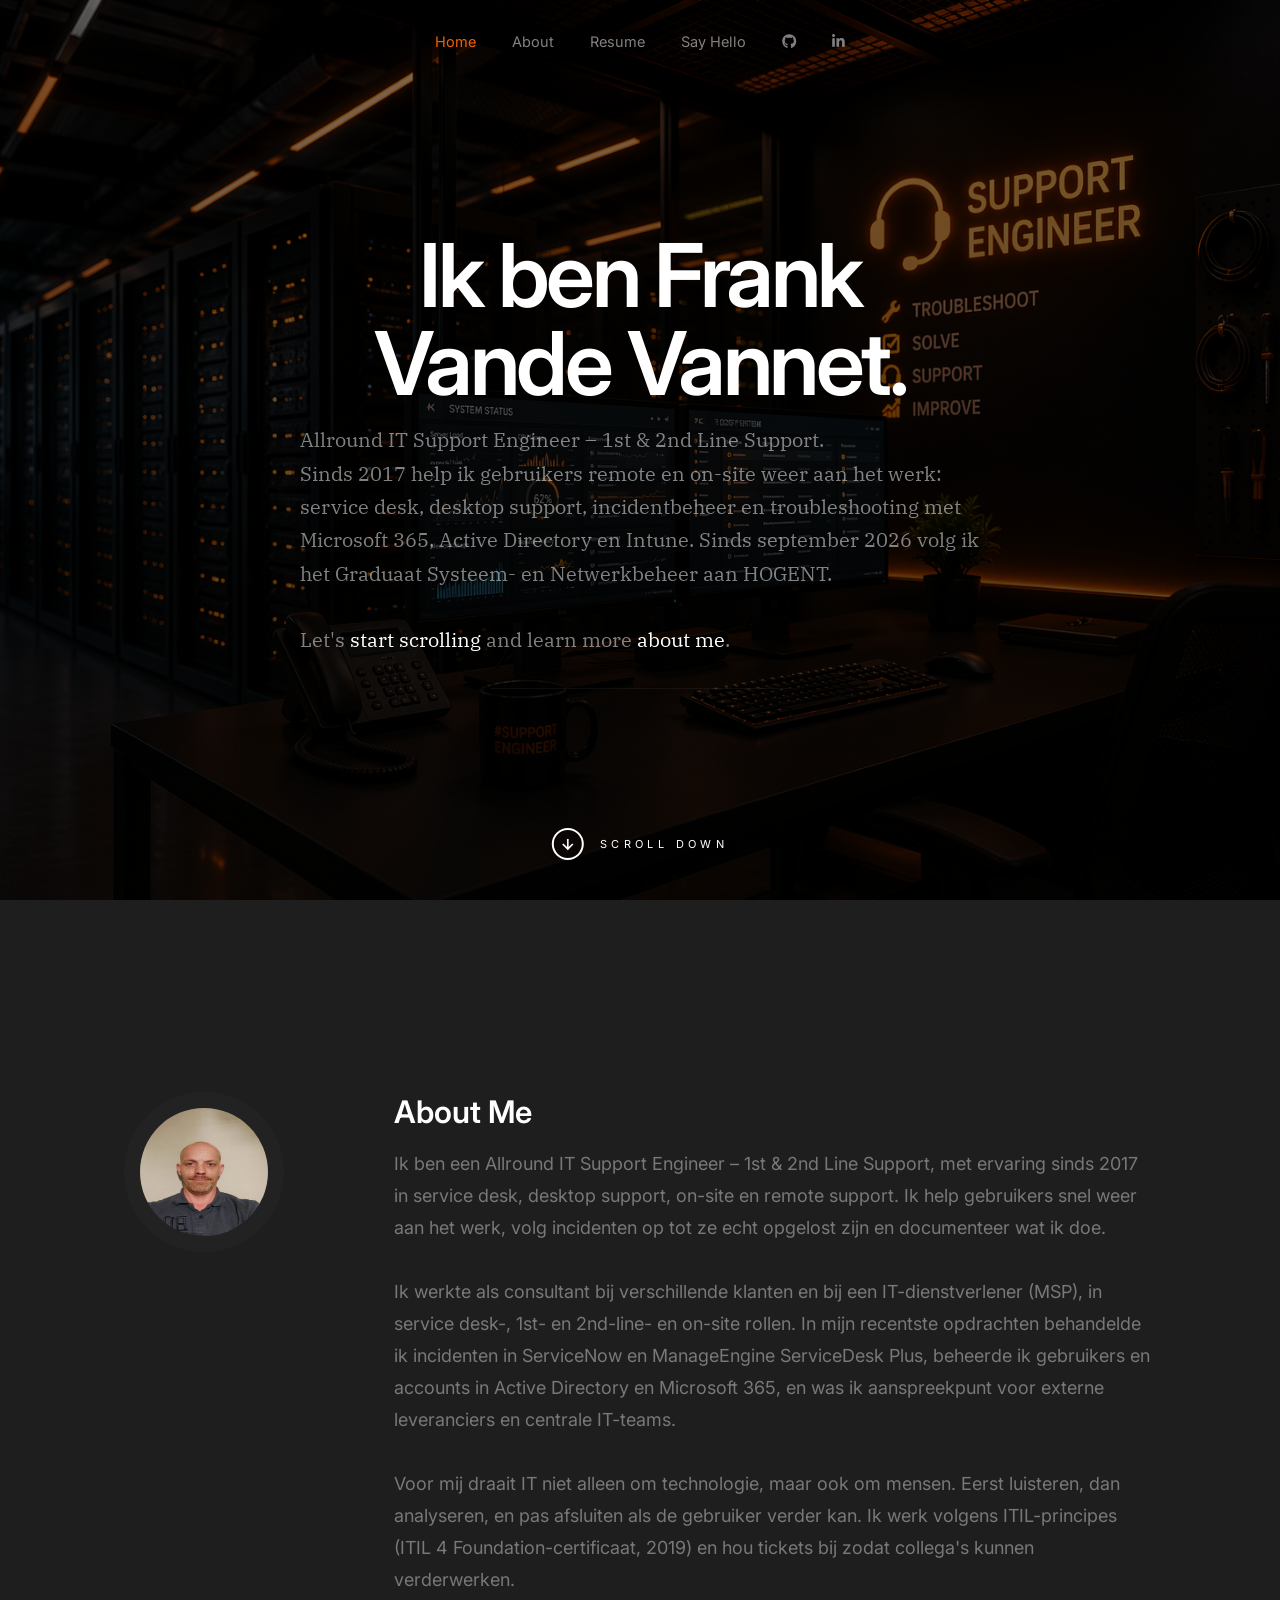
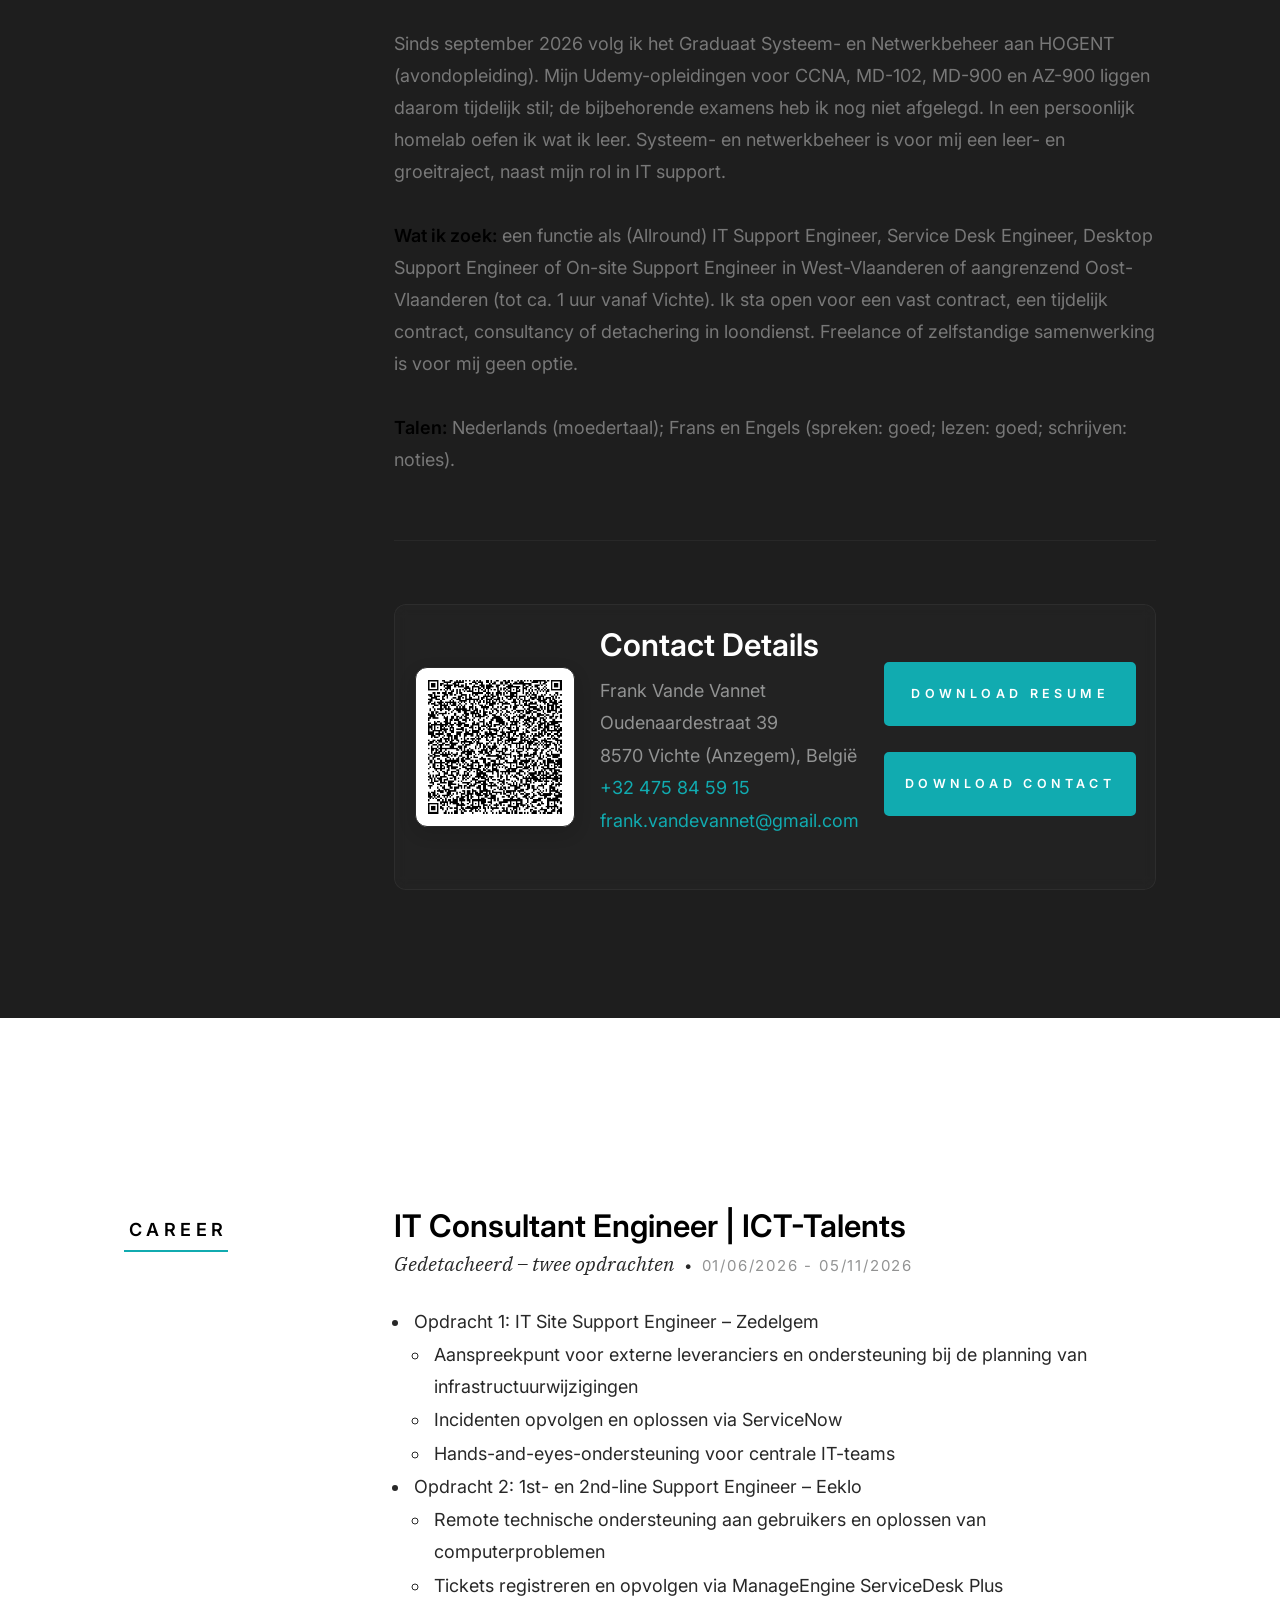
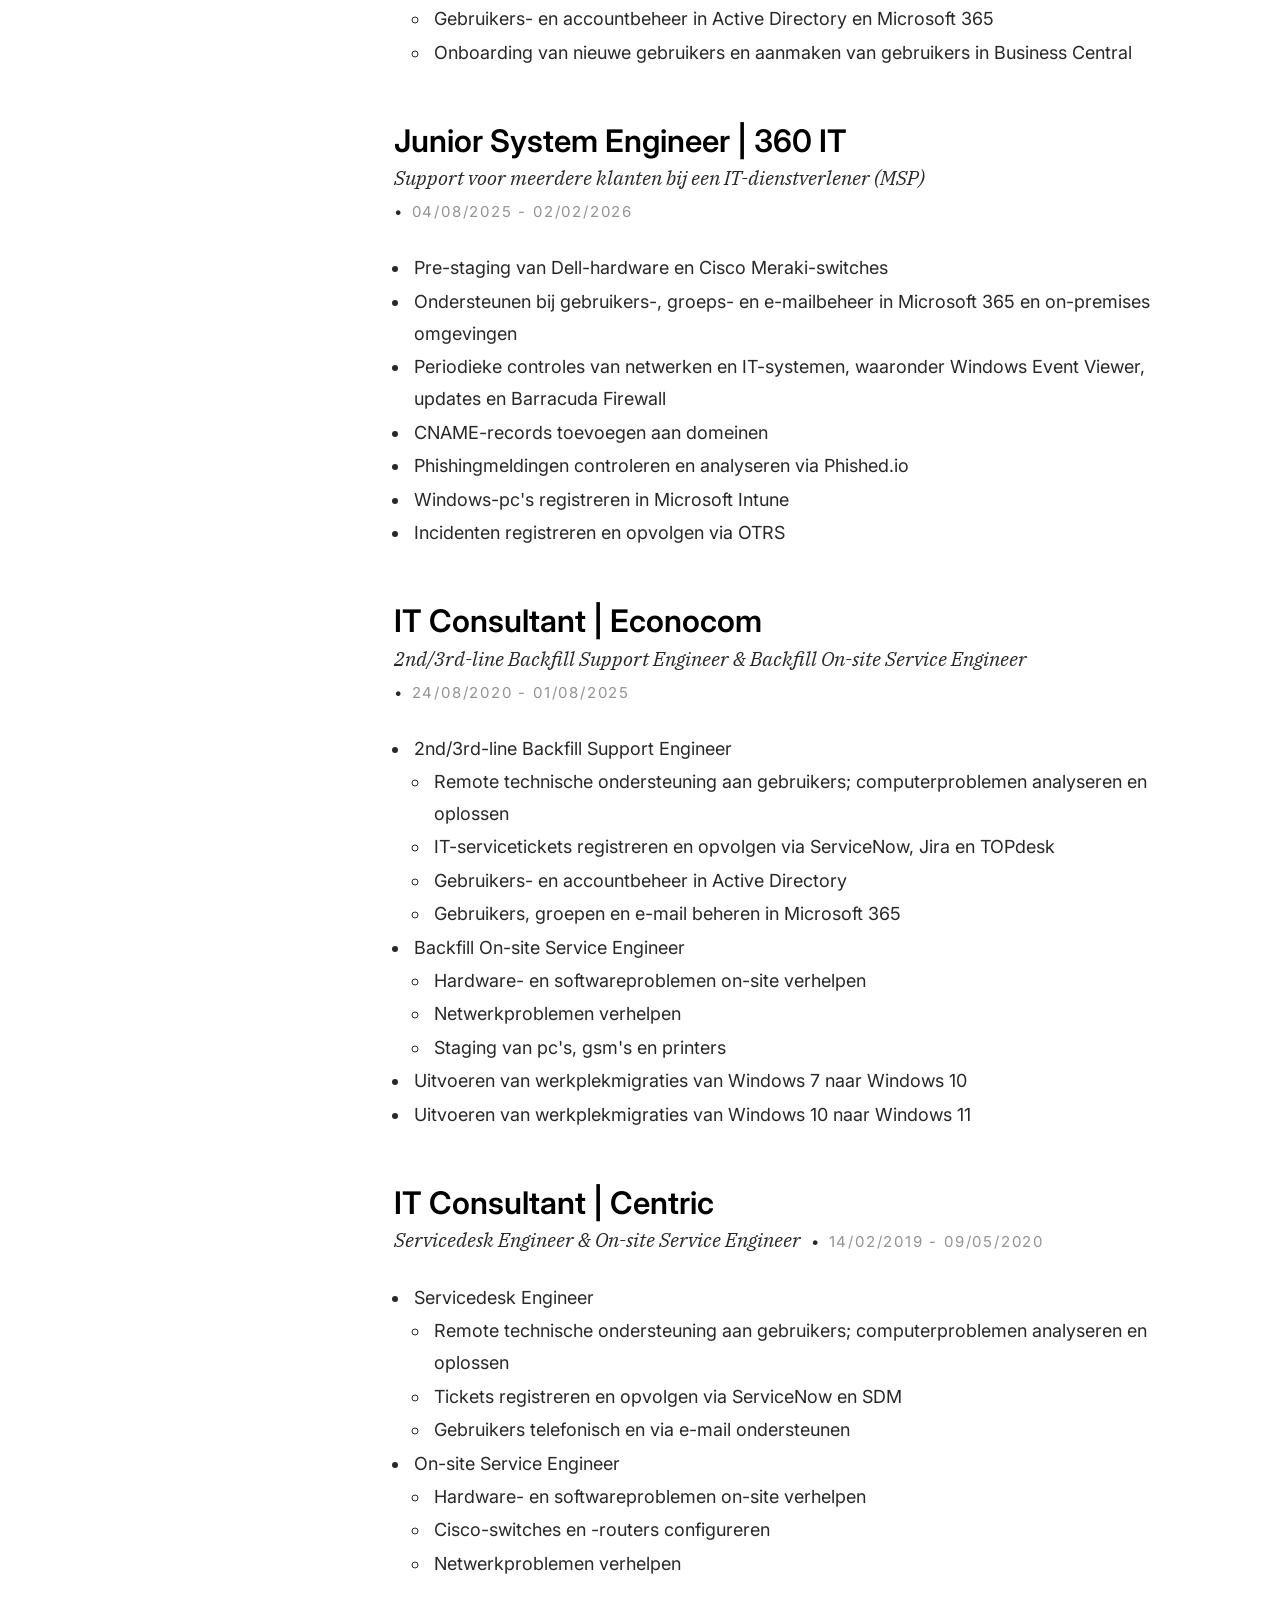
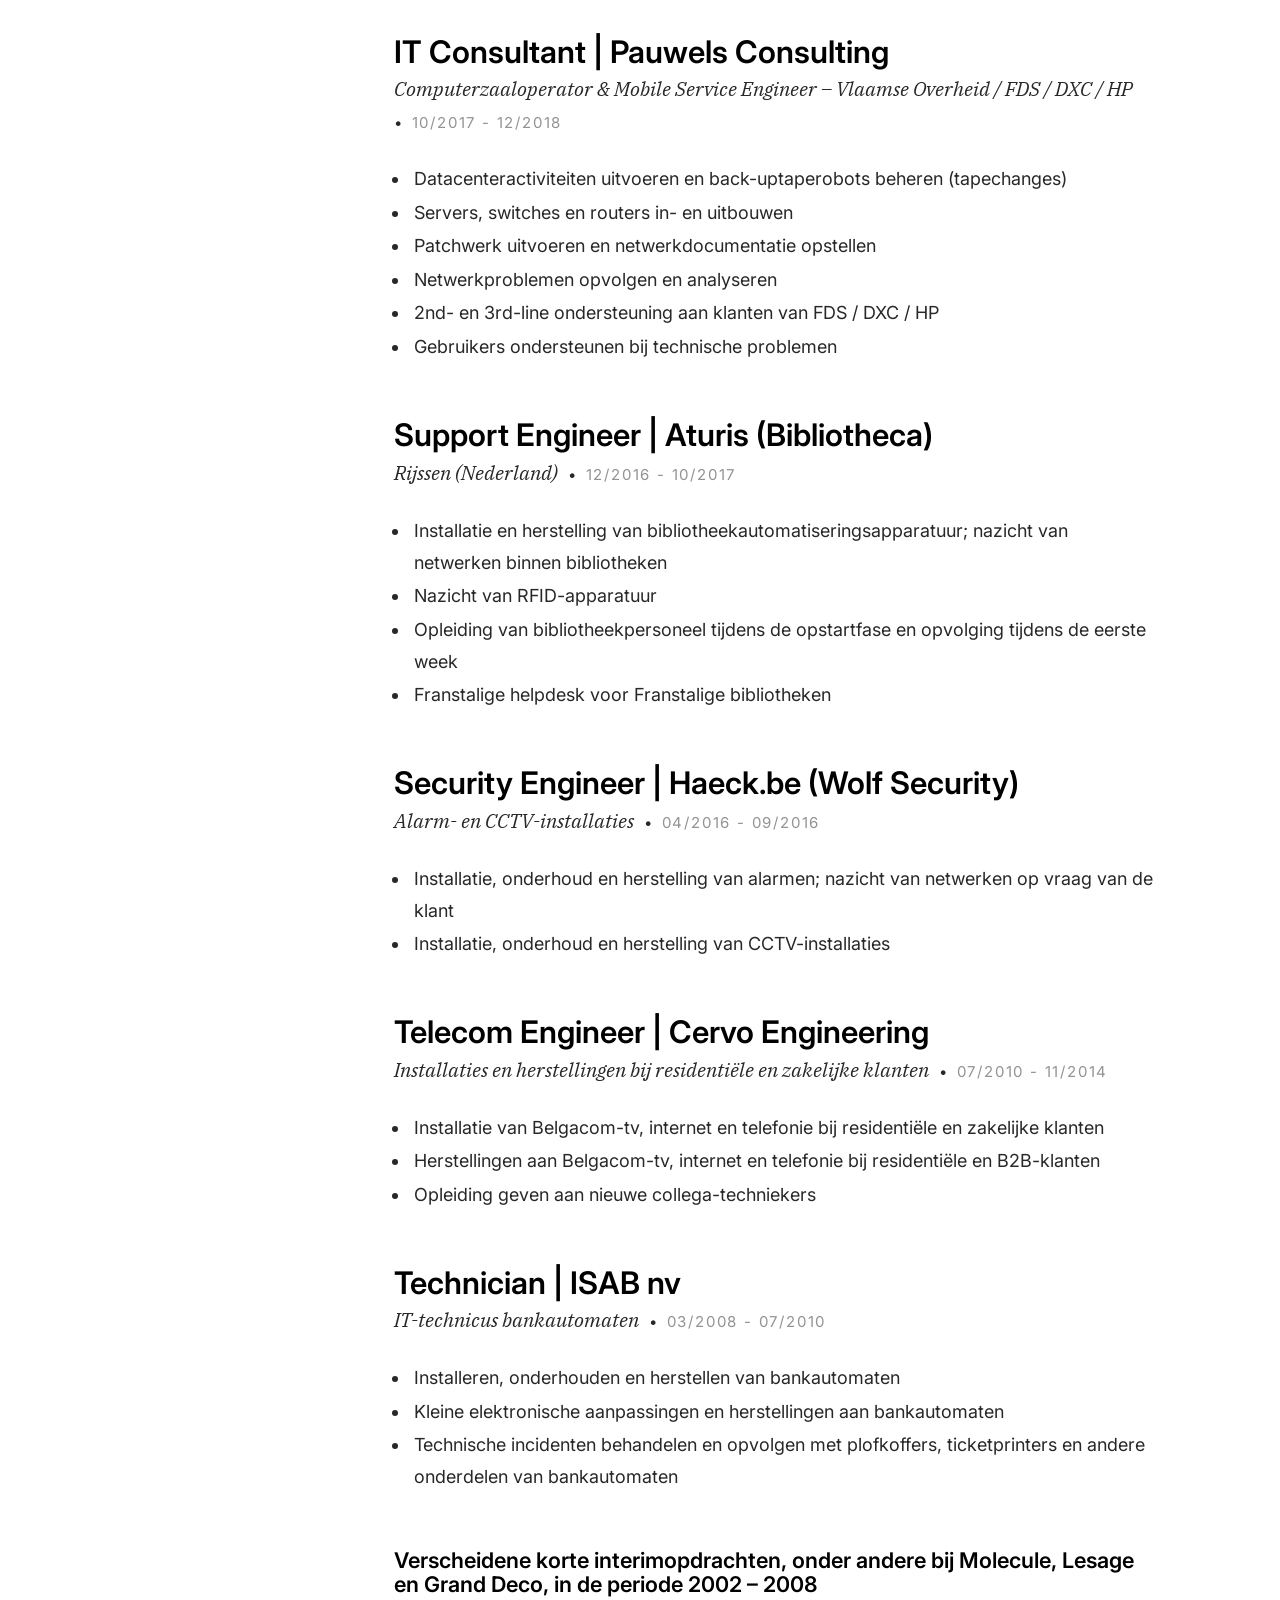
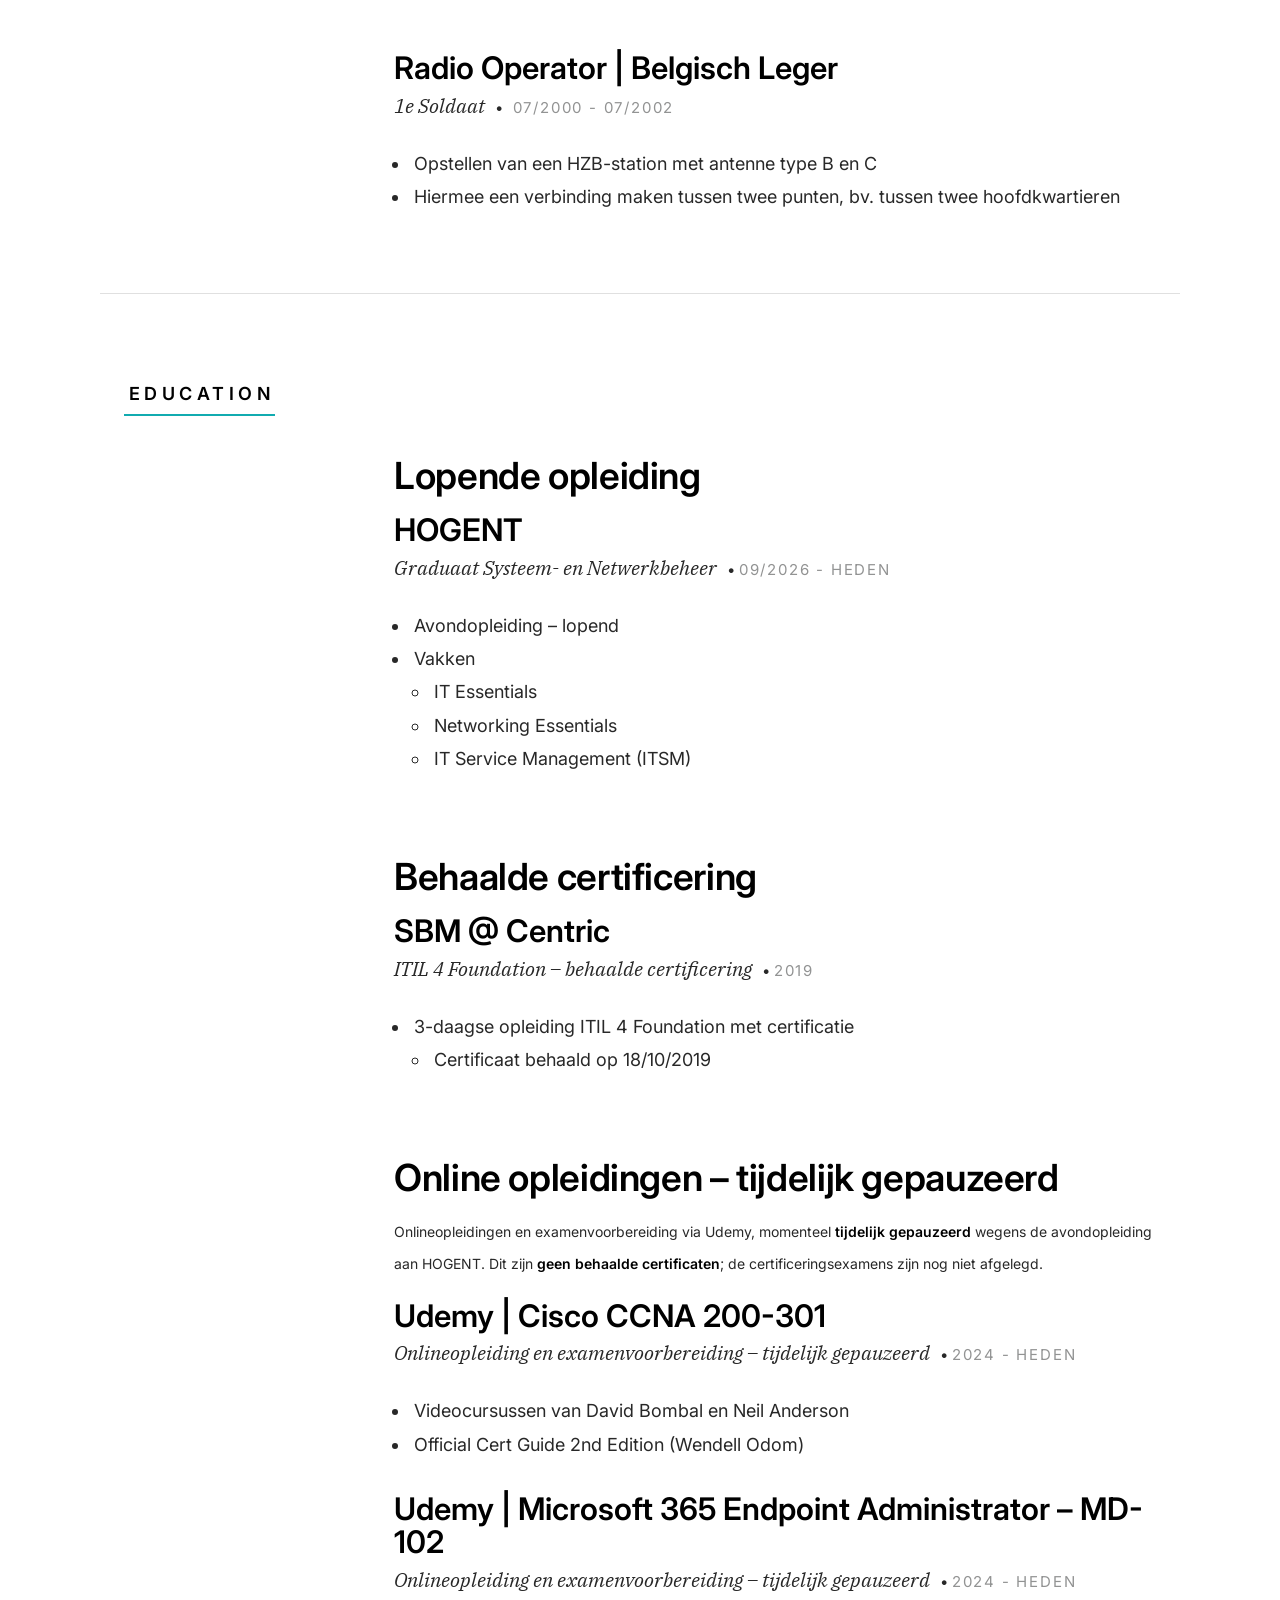
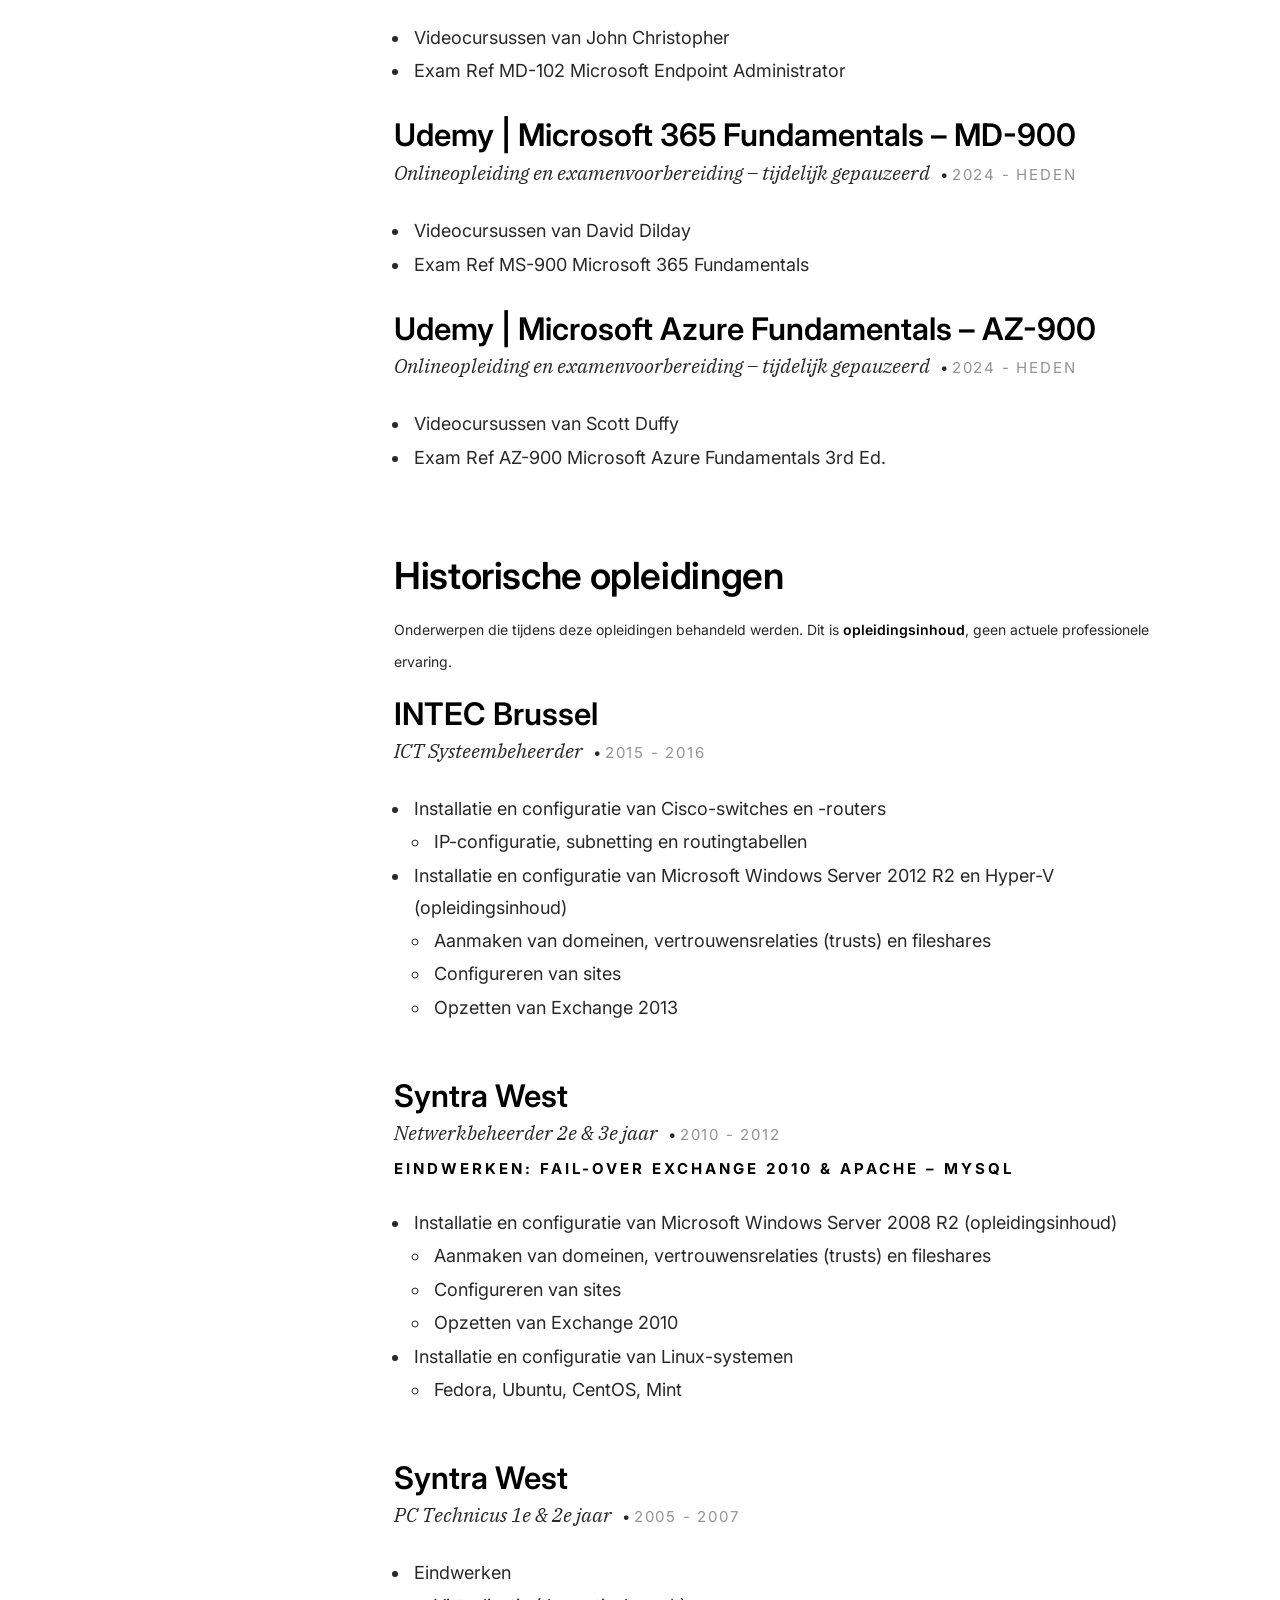
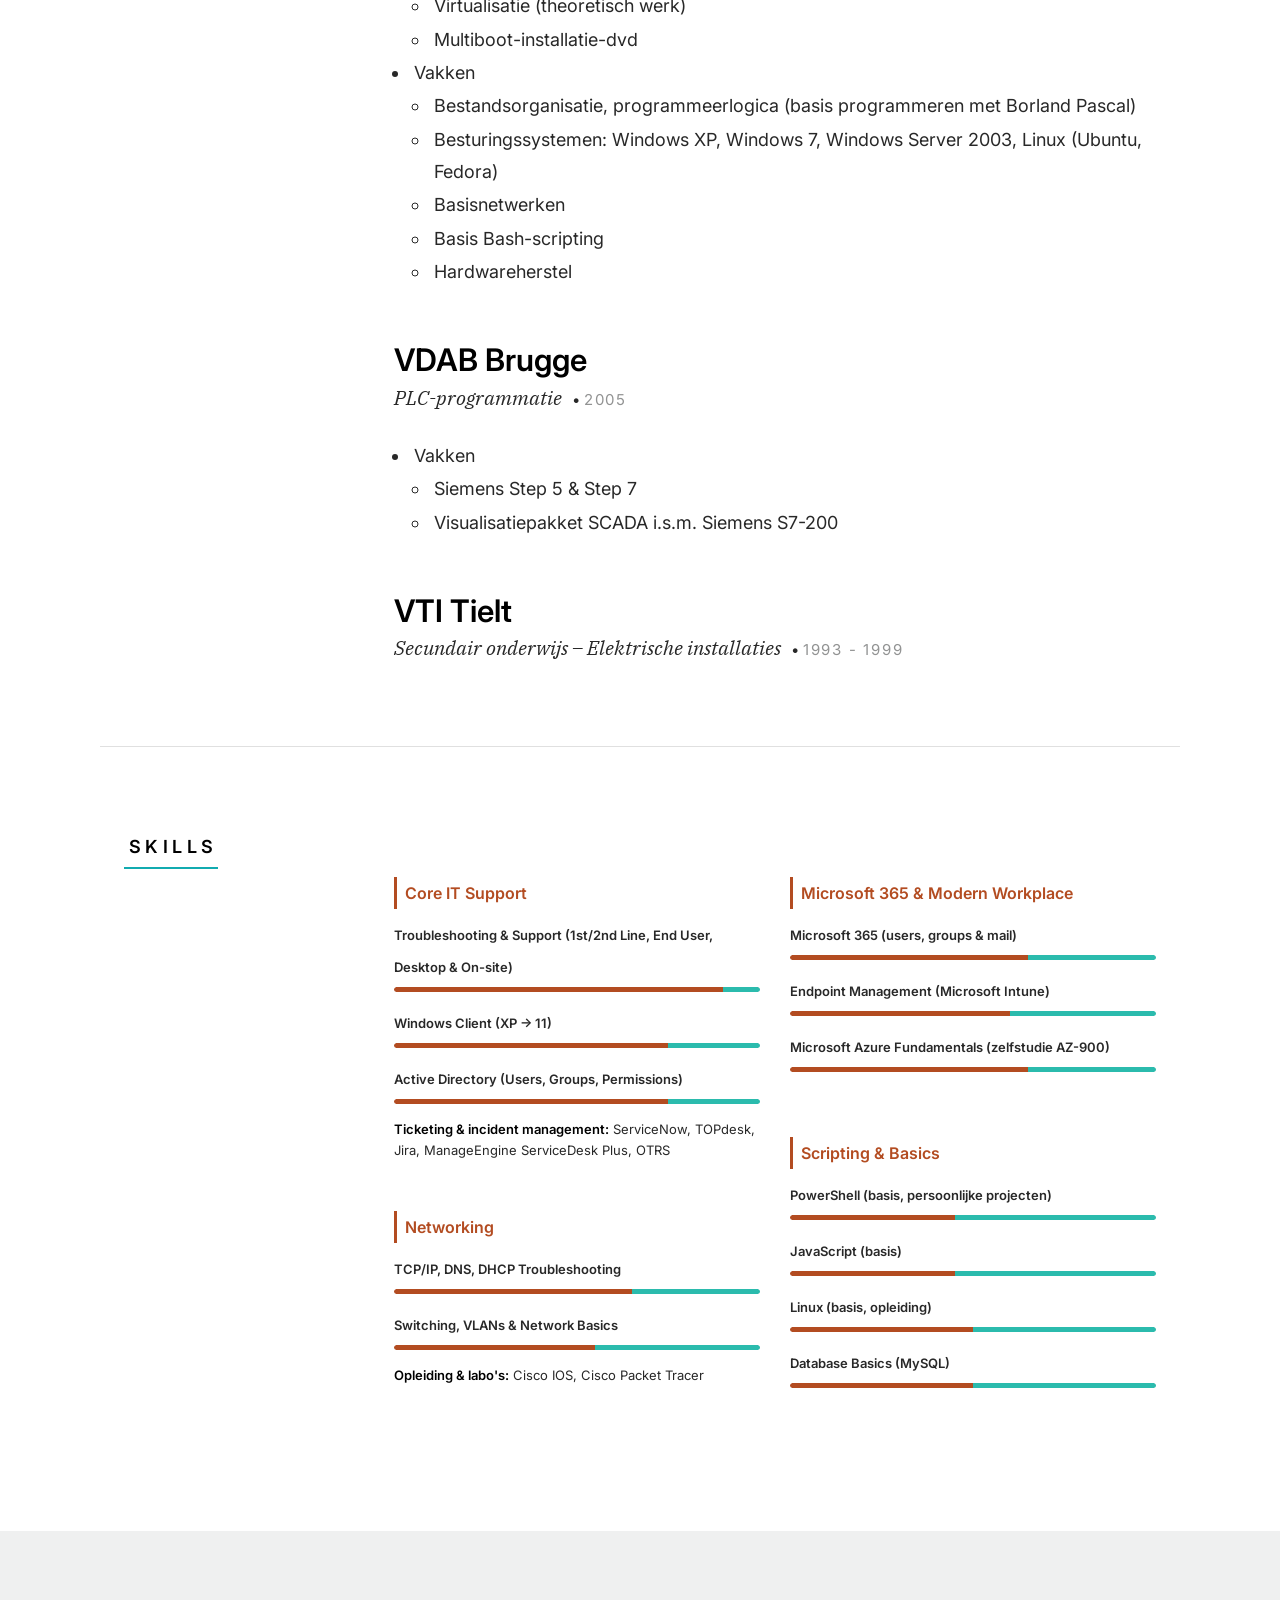
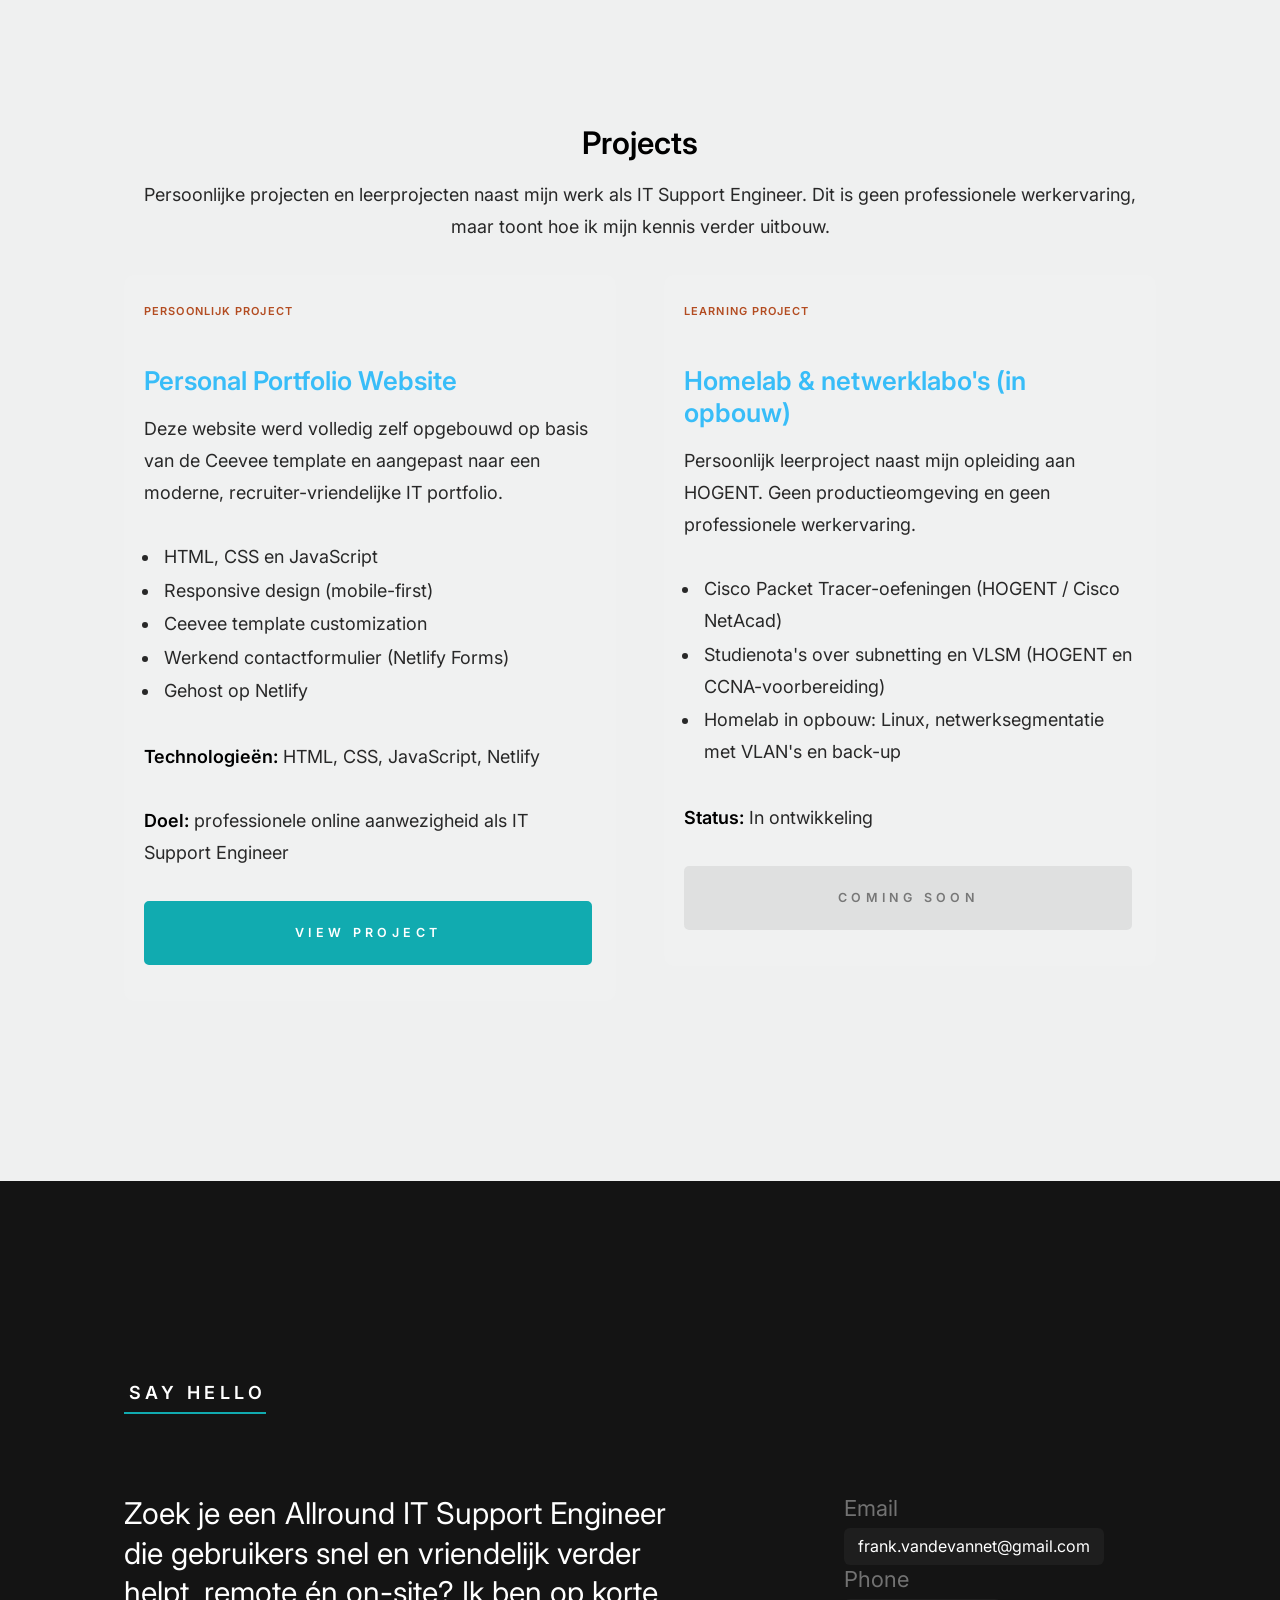
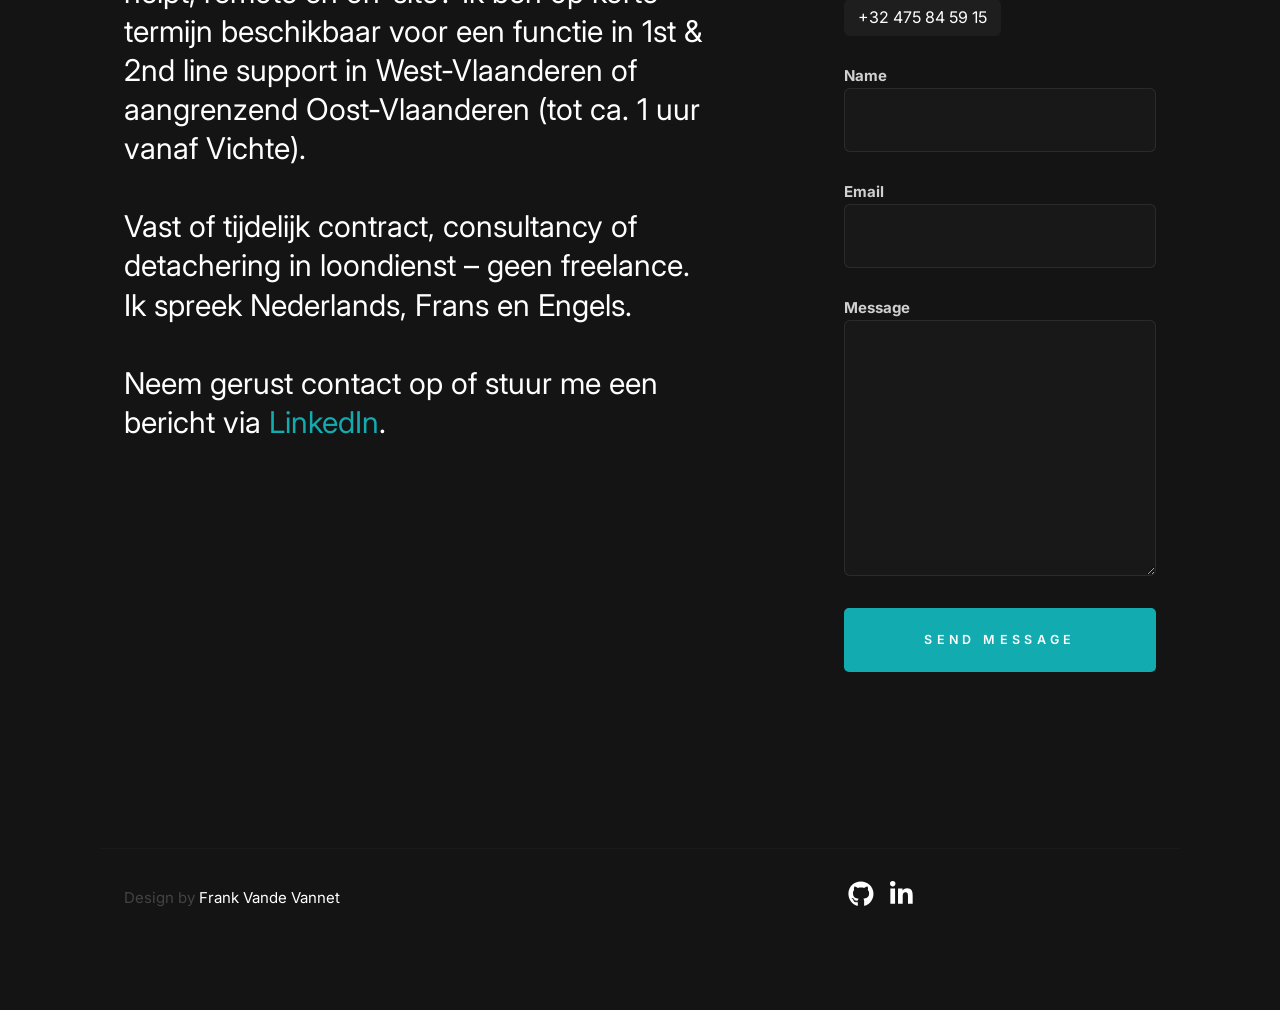
==== commit 64212da3: "Portfolio v1.3: vaardigheden hersteld, Econocom-migraties, nieuwe CV - Vaardighedenblok hersteld naa" ====
--- a/index.html
+++ b/index.html
@@ -161,13 +161,13 @@
                 Active Directory en Microsoft 365, en was ik aanspreekpunt voor externe leveranciers en centrale IT-teams.
                 <br><br>Voor mij draait IT niet alleen om technologie, maar ook om mensen. Eerst luisteren, dan analyseren, en pas afsluiten als de gebruiker verder kan.
                 Ik werk volgens ITIL-principes (ITIL 4 Foundation-certificaat, 2019) en hou tickets bij zodat collega's kunnen verderwerken.
-                <br><br>Sinds september 2026 volg ik het Graduaat Systeem- en Netwerkbeheer aan HOGENT (avondopleiding). Mijn Udemy-opleidingen voor CCNA, MD-102, MS-900 en AZ-900
+                <br><br>Sinds september 2026 volg ik het Graduaat Systeem- en Netwerkbeheer aan HOGENT (avondopleiding). Mijn Udemy-opleidingen voor CCNA, MD-102, MD-900 en AZ-900
                 liggen daarom tijdelijk stil; de bijbehorende examens heb ik nog niet afgelegd. In een persoonlijk homelab oefen ik wat ik leer.
                 Systeem- en netwerkbeheer is voor mij een leer- en groeitraject, naast mijn rol in IT support.
                 <br><br><strong>Wat ik zoek:</strong> een functie als (Allround) IT Support Engineer, Service Desk Engineer, Desktop Support Engineer of On-site Support Engineer
                 in West-Vlaanderen of aangrenzend Oost-Vlaanderen (tot ca. 1 uur vanaf Vichte). Ik sta open voor een vast contract, een tijdelijk contract,
                 consultancy of detachering in loondienst. Freelance of zelfstandige samenwerking is voor mij geen optie.
-                <br><br><strong>Talen:</strong> Nederlands (moedertaal); Frans en Engels (goed spreken en lezen; schrijven: basiskennis).
+                <br><br><strong>Talen:</strong> Nederlands (moedertaal); Frans en Engels (spreken: goed; lezen: goed; schrijven: noties).
                 </p>
 
                 <hr>
@@ -306,6 +306,8 @@
                                 <li>Staging van pc's, gsm's en printers</li>
                             </ul>
                         </li>
+                        <li>Uitvoeren van werkplekmigraties van Windows 7 naar Windows 10</li>
+                        <li>Uitvoeren van werkplekmigraties van Windows 10 naar Windows 11</li>
                     </ul>
                 </div> <!-- end resume-block -->
                 <div class="resume-block">
@@ -515,7 +517,7 @@
                </ul>
            </div>
            <div class="resume-block__header">
-                <h4 class="h3">Udemy | Microsoft 365 Fundamentals – MS-900</h4>
+                <h4 class="h3">Udemy | Microsoft 365 Fundamentals – MD-900</h4>
                 <p class="resume-block__header-meta">
                     <span>Onlineopleiding en examenvoorbereiding – tijdelijk gepauzeerd</span>
                     <span class="resume-block__header-date">2024 - heden</span>
@@ -658,31 +660,54 @@
     <!-- LEFT COLUMN -->
     <div class="skills-column">
 
+        <!-- CORE IT SUPPORT -->
         <div class="skill-category">
-            <h4>IT Support &amp; ITSM</h4>
-
-            <div class="skill-item">
-                <span class="skill-title">Troubleshooting &amp; Support (1st/2nd Line, Service Desk, Desktop, On-site &amp; Remote)</span>
+            <h4>Core IT Support</h4>
+
+            <div class="skill-item">
+                <span class="skill-title">Troubleshooting &amp; Support (1st/2nd Line, End User, Desktop &amp; On-site)</span>
                 <div class="skill-bar">
                     <div class="skill-fill" data-skill="90"></div>
                 </div>
             </div>
 
-            <p class="skill-tools"><strong>ITSM-platformen:</strong> ServiceNow, TOPdesk, Jira, ManageEngine ServiceDesk Plus, OTRS, SDM</p>
+            <div class="skill-item">
+                <span class="skill-title">Windows Client (XP → 11)</span>
+                <div class="skill-bar">
+                    <div class="skill-fill" data-skill="75"></div>
+                </div>
+            </div>
+
+            <div class="skill-item">
+                <span class="skill-title">Active Directory (Users, Groups, Permissions)</span>
+                <div class="skill-bar">
+                    <div class="skill-fill" data-skill="75"></div>
+                </div>
+            </div>
+
+            <p class="skill-tools"><strong>Ticketing &amp; incident management:</strong> ServiceNow, TOPdesk, Jira, ManageEngine ServiceDesk Plus, OTRS</p>
 
         </div>
 
+        <!-- NETWORKING -->
         <div class="skill-category">
-            <h4>Hardware &amp; werkplek</h4>
-
-            <div class="skill-item">
-                <span class="skill-title">Windows 10/11 (werkplek)</span>
-                <div class="skill-bar">
-                    <div class="skill-fill" data-skill="75"></div>
-                </div>
-            </div>
-
-            <p class="skill-tools"><strong>Staging en configuratie:</strong> desktops, laptops, printers en smartphones</p>
+            <h4>Networking</h4>
+
+            <div class="skill-item">
+                <span class="skill-title">TCP/IP, DNS, DHCP Troubleshooting</span>
+                <div class="skill-bar">
+                    <div class="skill-fill" data-skill="65"></div>
+                </div>
+            </div>
+
+            <div class="skill-item">
+                <span class="skill-title">Switching, VLANs &amp; Network Basics</span>
+                <div class="skill-bar">
+                    <div class="skill-fill" data-skill="55"></div>
+                </div>
+            </div>
+
+            <p class="skill-tools"><strong>Opleiding &amp; labo's:</strong> Cisco IOS, Cisco Packet Tracer</p>
 
         </div>
 
@@ -692,59 +717,64 @@
     <!-- RIGHT COLUMN -->
     <div class="skills-column">
 
+        <!-- MICROSOFT 365 & MODERN WORKPLACE -->
         <div class="skill-category">
-            <h4>Microsoft &amp; gebruikersbeheer</h4>
-
-            <div class="skill-item">
-                <span class="skill-title">Microsoft 365 (gebruikers, groepen &amp; e-mail)</span>
+            <h4>Microsoft 365 &amp; Modern Workplace</h4>
+
+            <div class="skill-item">
+                <span class="skill-title">Microsoft 365 (users, groups &amp; mail)</span>
                 <div class="skill-bar">
                     <div class="skill-fill" data-skill="65"></div>
                 </div>
             </div>
 
             <div class="skill-item">
-                <span class="skill-title">Active Directory (gebruikers, groepen &amp; rechten)</span>
-                <div class="skill-bar">
-                    <div class="skill-fill" data-skill="75"></div>
-                </div>
-            </div>
-
-            <div class="skill-item">
-                <span class="skill-title">Microsoft Intune (registratie van werkplekken)</span>
+                <span class="skill-title">Endpoint Management (Microsoft Intune)</span>
                 <div class="skill-bar">
                     <div class="skill-fill" data-skill="60"></div>
                 </div>
             </div>
 
-            <p class="skill-tools"><strong>Ook:</strong> gebruikersbeheer in Microsoft Entra ID</p>
+            <div class="skill-item">
+                <span class="skill-title">Microsoft Azure Fundamentals (zelfstudie AZ-900)</span>
+                <div class="skill-bar">
+                    <div class="skill-fill" data-skill="65"></div>
+                </div>
+            </div>
 
         </div>
 
+        <!-- SCRIPTING & BASICS -->
         <div class="skill-category">
-            <h4>Networking</h4>
-
-            <div class="skill-item">
-                <span class="skill-title">TCP/IP, DNS &amp; IP-configuratie</span>
-                <div class="skill-bar">
-                    <div class="skill-fill" data-skill="65"></div>
-                </div>
-            </div>
-
-            <div class="skill-item">
-                <span class="skill-title">Subnetting, basis routing &amp; switching</span>
-                <div class="skill-bar">
-                    <div class="skill-fill" data-skill="55"></div>
-                </div>
-            </div>
-
-            <p class="skill-tools"><strong>Tools:</strong> Cisco IOS, Cisco Packet Tracer, Cisco Meraki</p>
-
-        </div>
-
-        <div class="skill-category">
-            <h4>Aanvullende opleidingskennis</h4>
-
-            <p class="skill-tools">Linux (pfSense, Fedora, CentOS, Ubuntu); Microsoft Exchange en Threat Management Gateway; Apache en MySQL. Behandeld tijdens opleidingen; geen actuele professionele vaardigheden.</p>
+            <h4>Scripting &amp; Basics</h4>
+
+            <div class="skill-item">
+                <span class="skill-title">PowerShell (basis, persoonlijke projecten)</span>
+                <div class="skill-bar">
+                    <div class="skill-fill" data-skill="45"></div>
+                </div>
+            </div>
+
+            <div class="skill-item">
+                <span class="skill-title">JavaScript (basis)</span>
+                <div class="skill-bar">
+                    <div class="skill-fill" data-skill="45"></div>
+                </div>
+            </div>
+
+            <div class="skill-item">
+                <span class="skill-title">Linux (basis, opleiding)</span>
+                <div class="skill-bar">
+                    <div class="skill-fill" data-skill="50"></div>
+                </div>
+            </div>
+
+            <div class="skill-item">
+                <span class="skill-title">Database Basics (MySQL)</span>
+                <div class="skill-bar">
+                    <div class="skill-fill" data-skill="50"></div>
+                </div>
+            </div>
 
         </div>
 
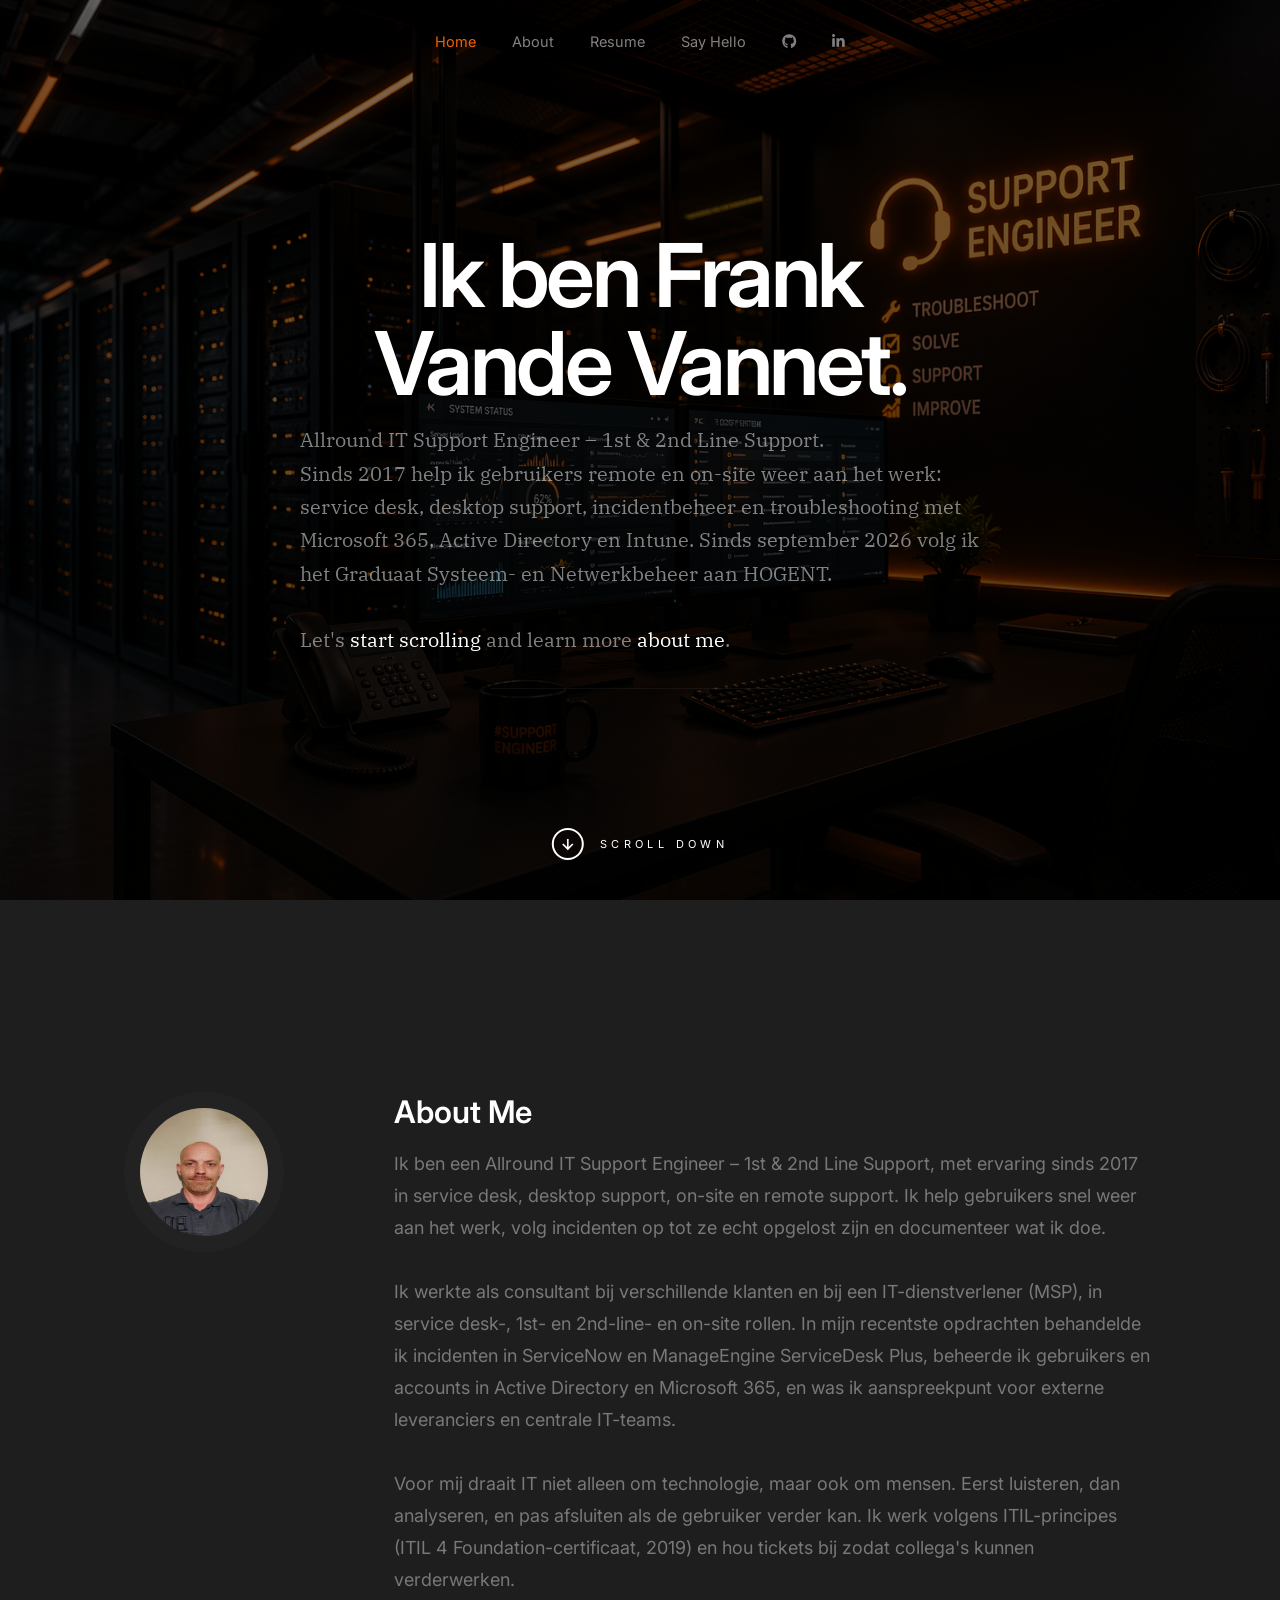
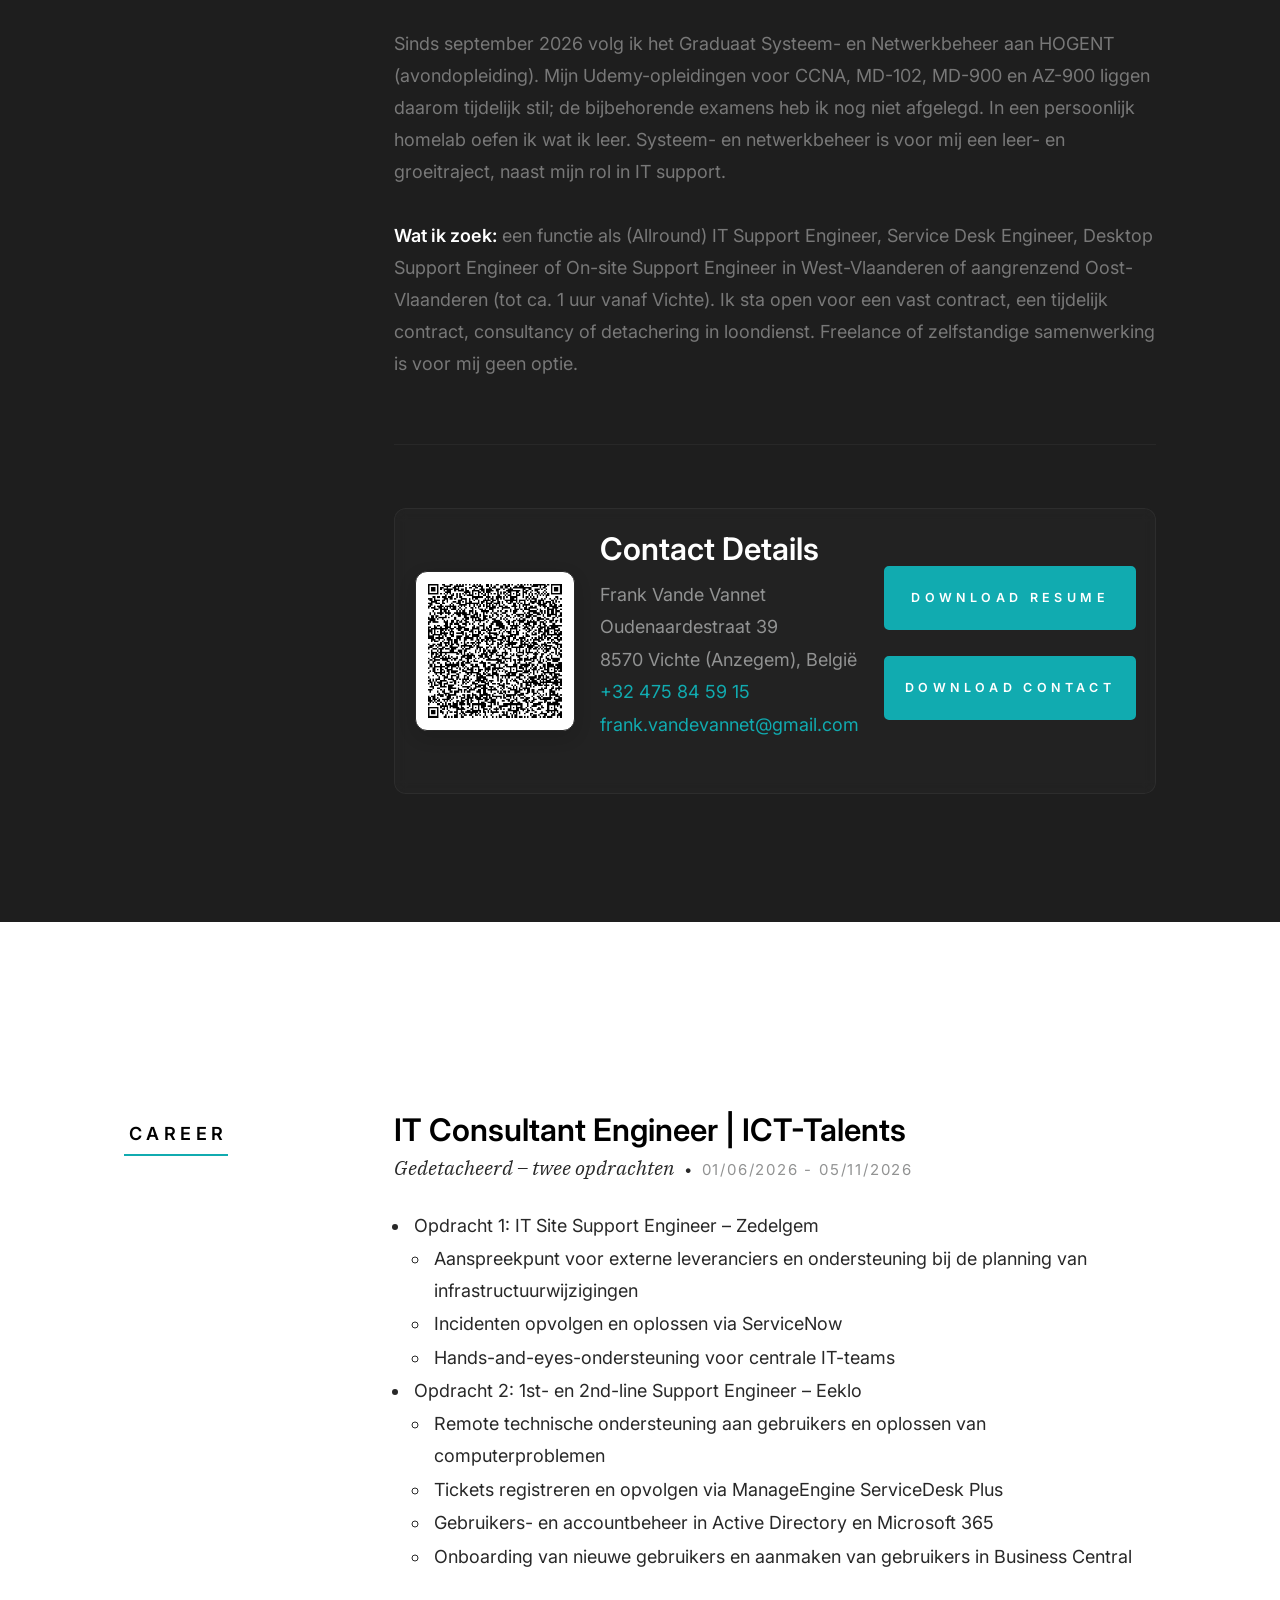
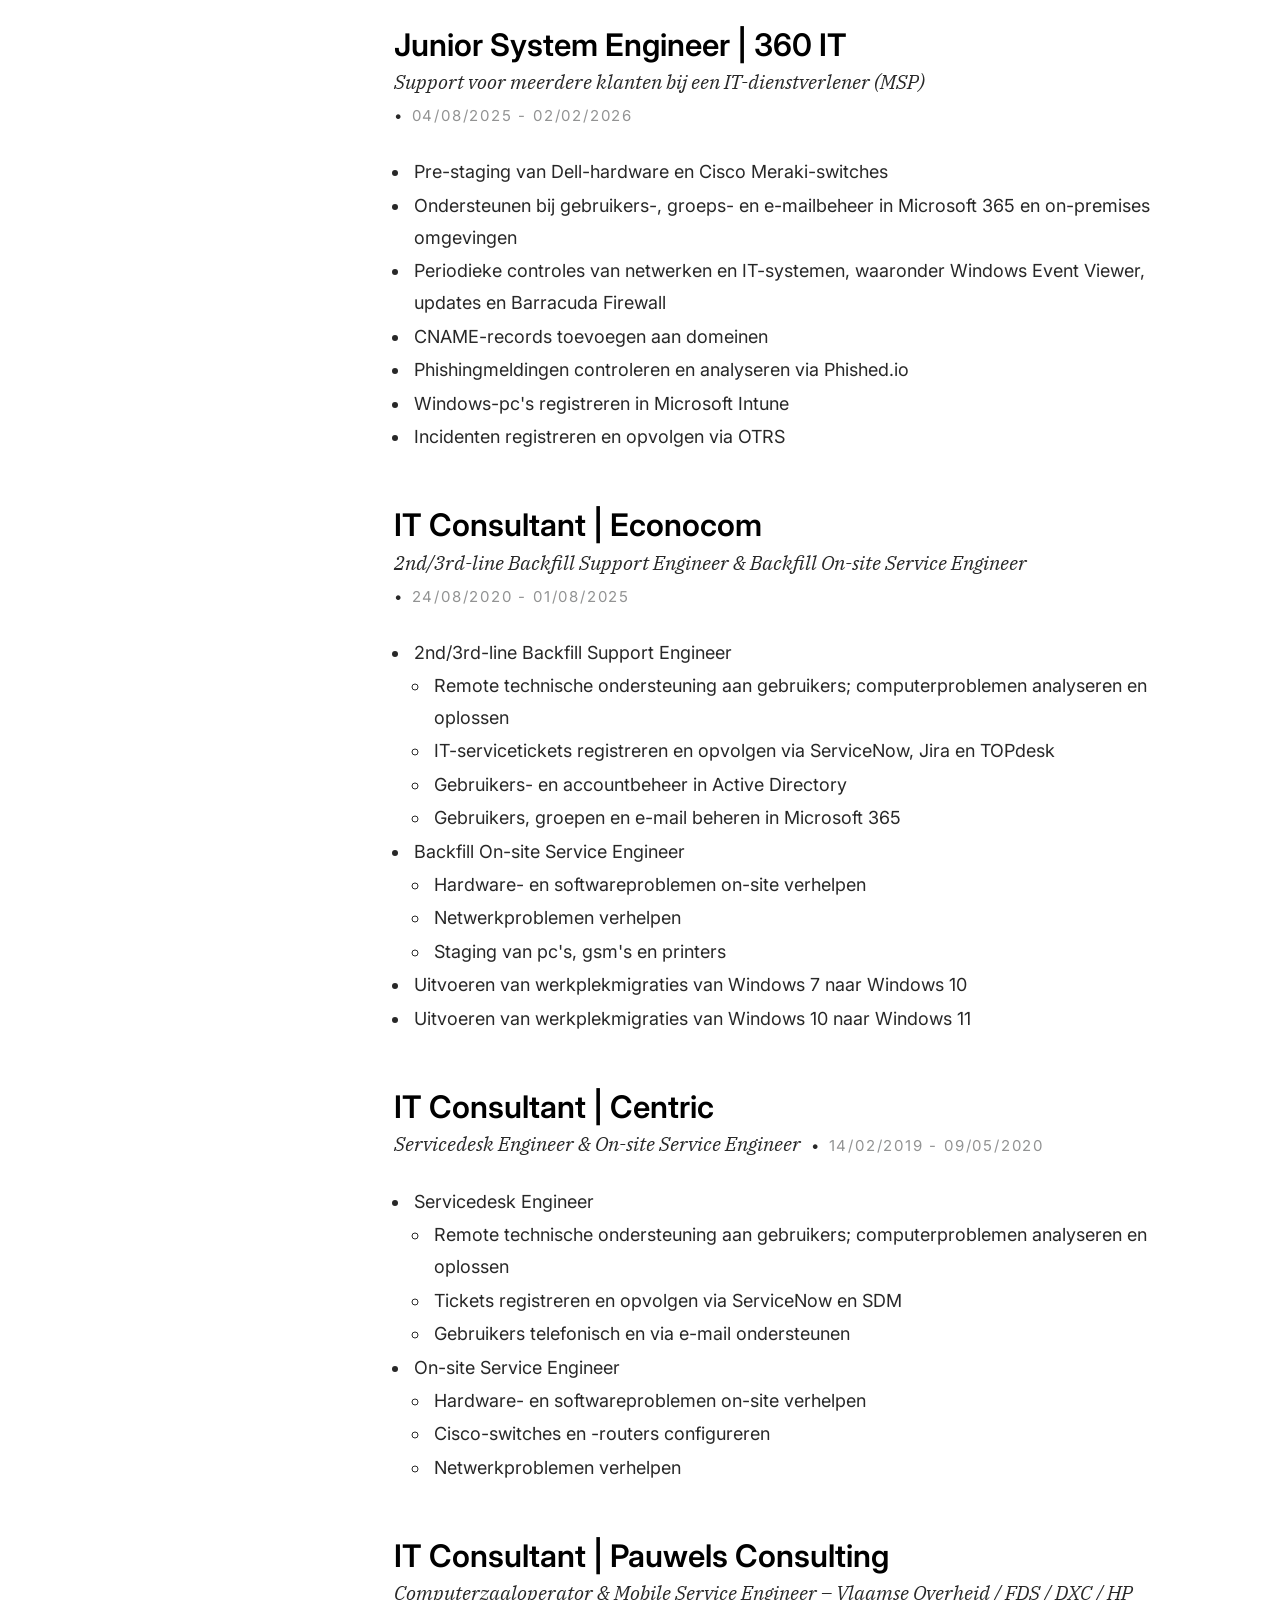
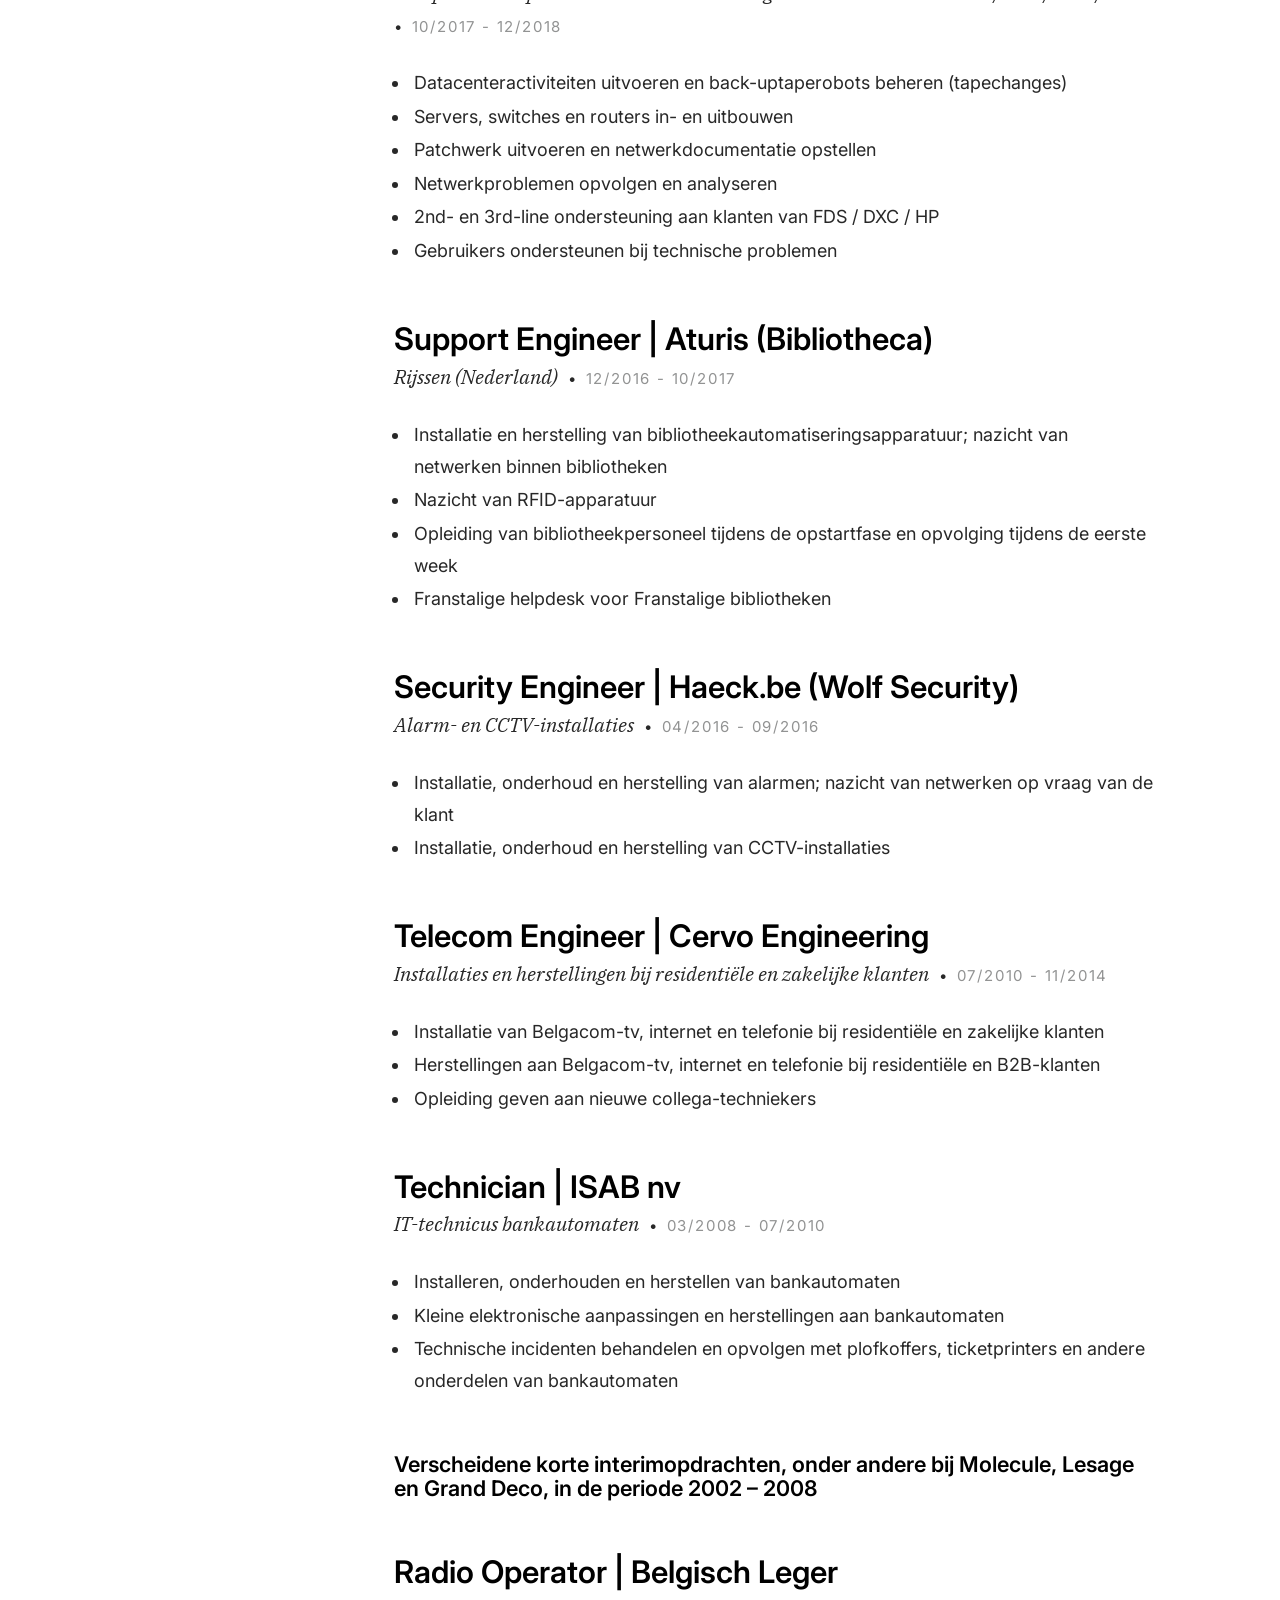
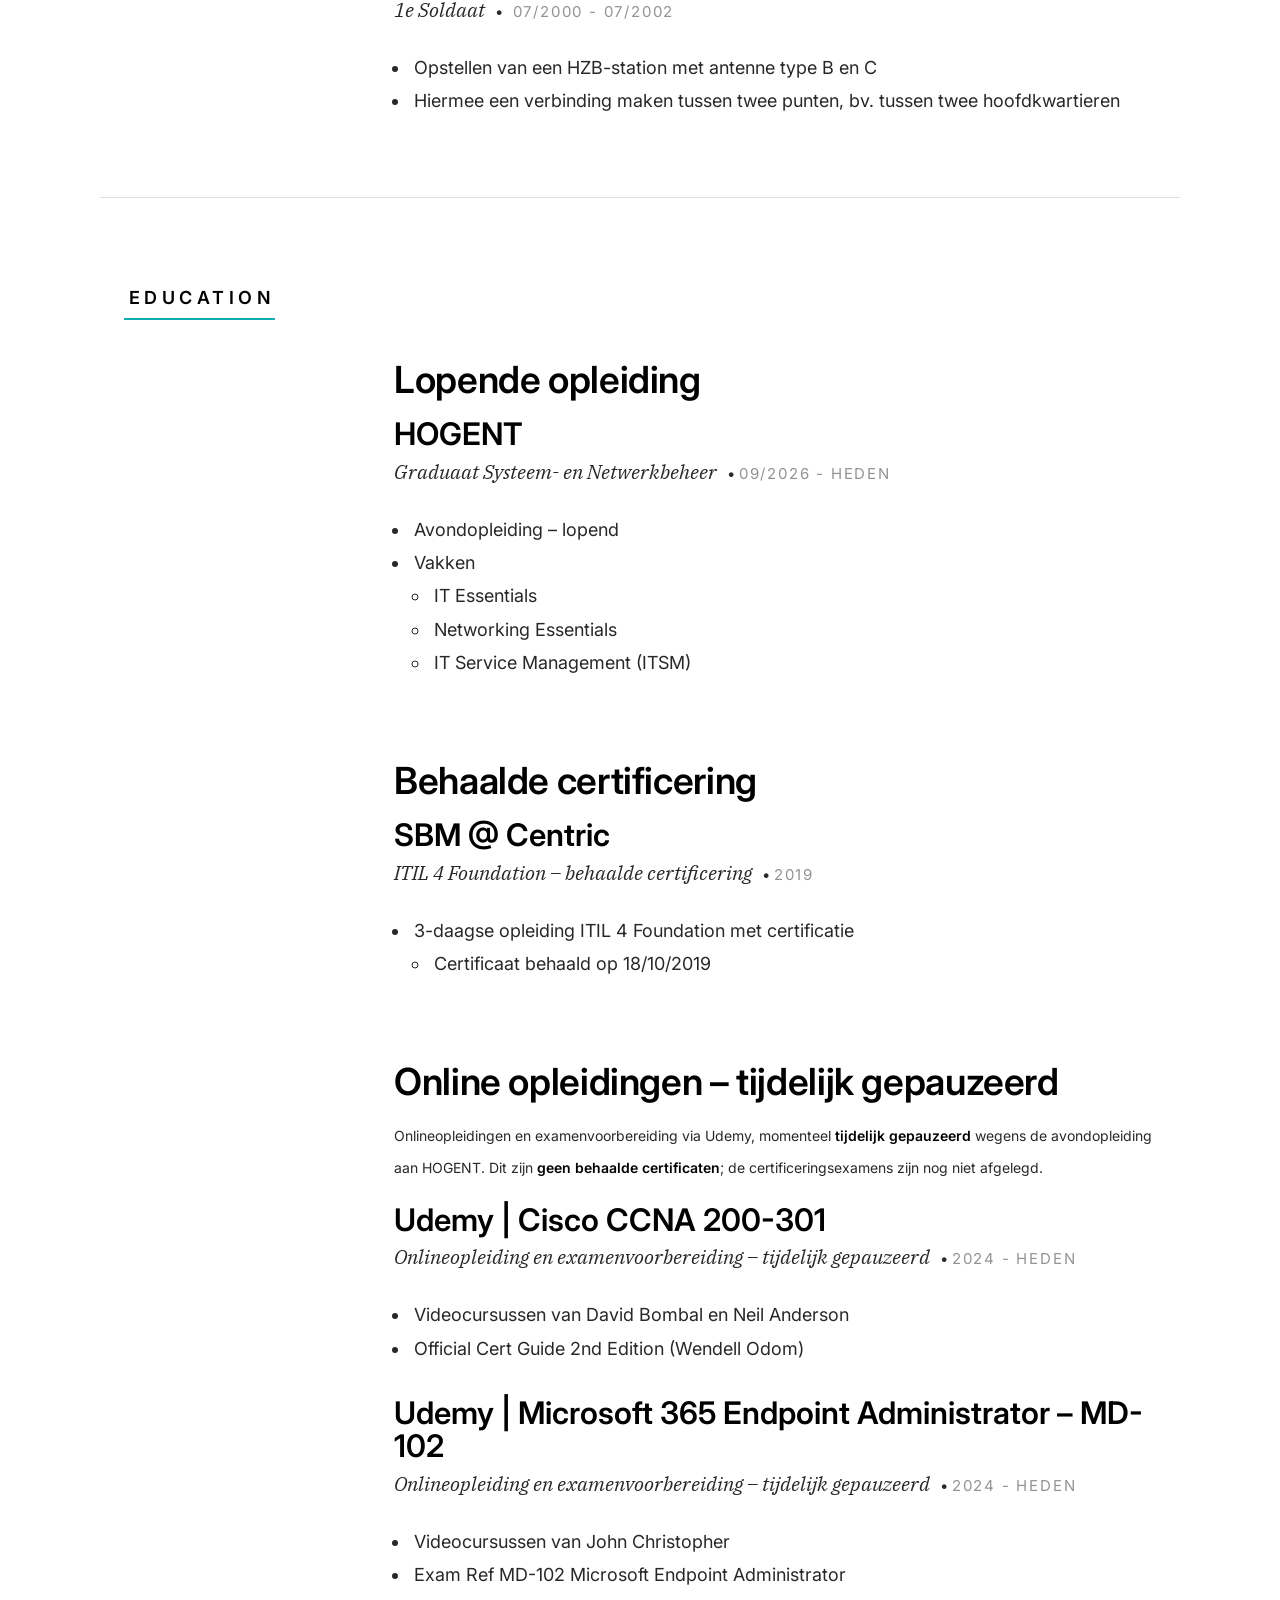
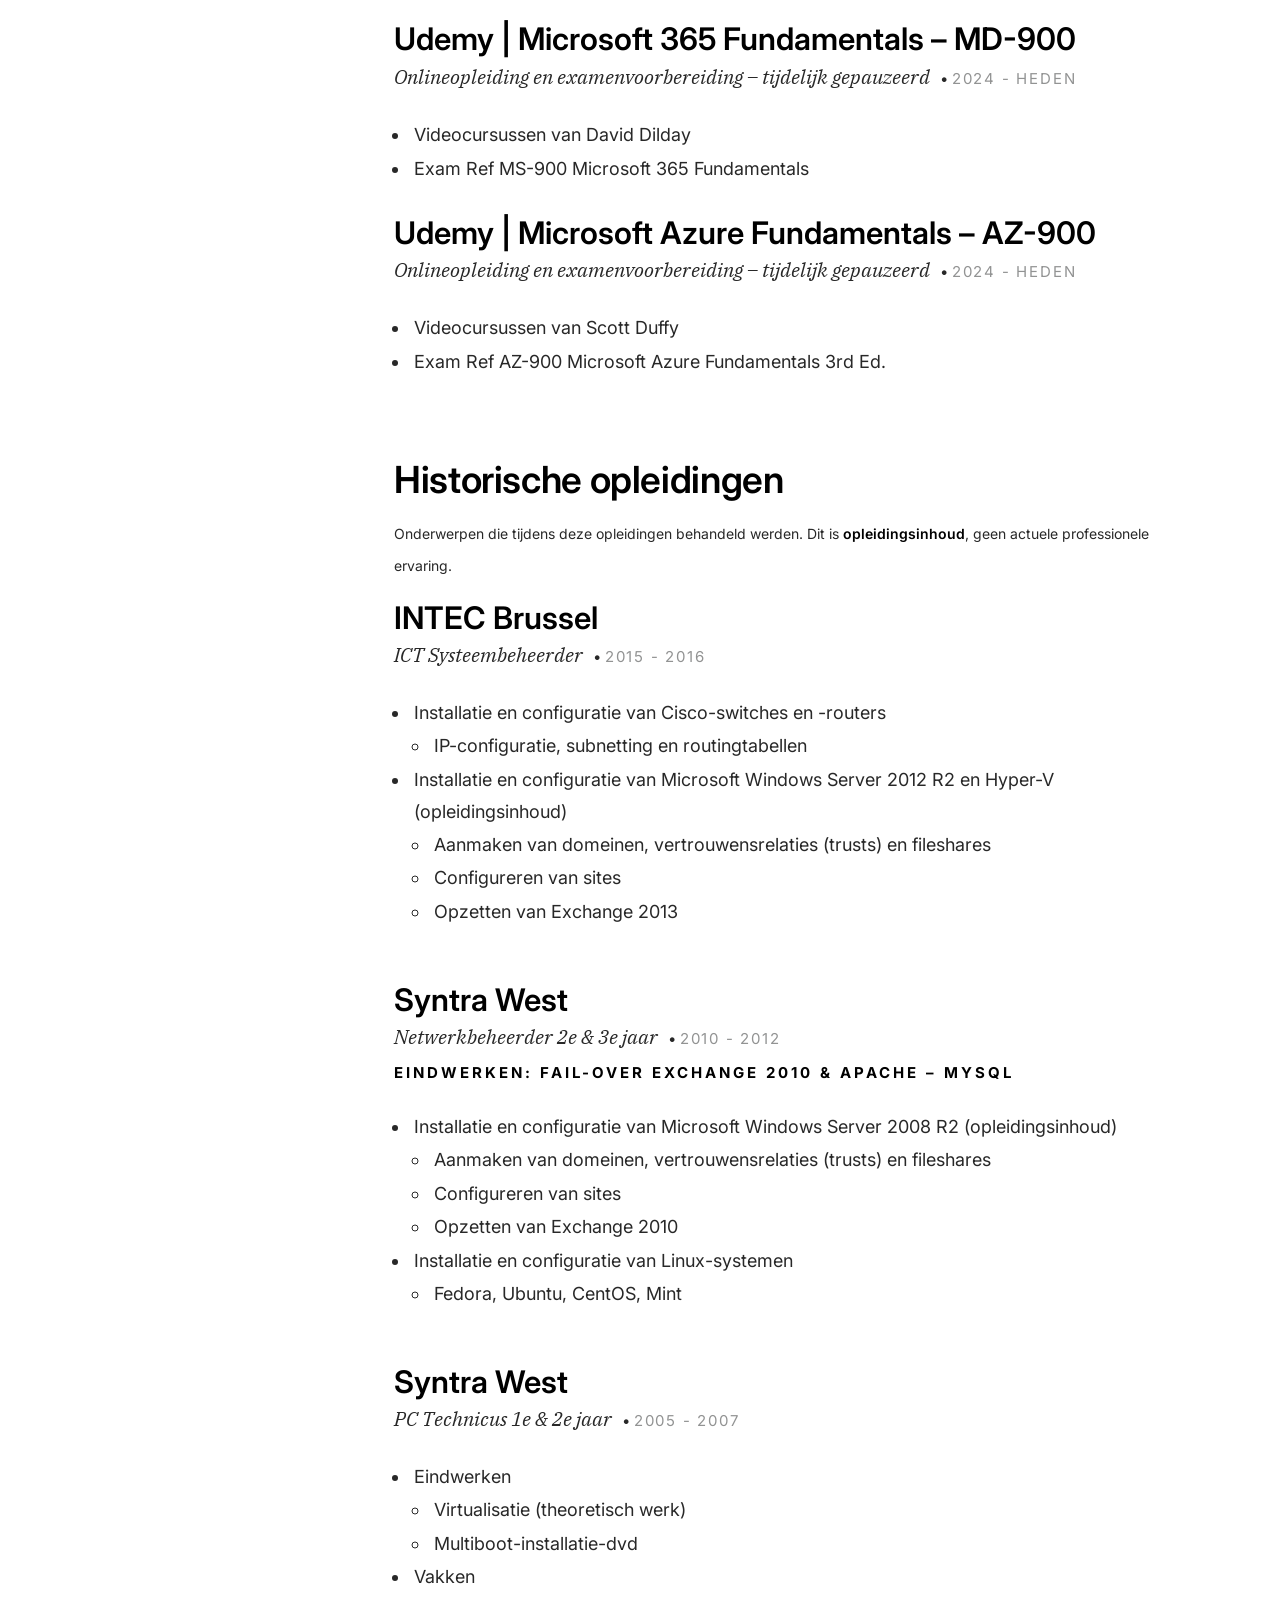
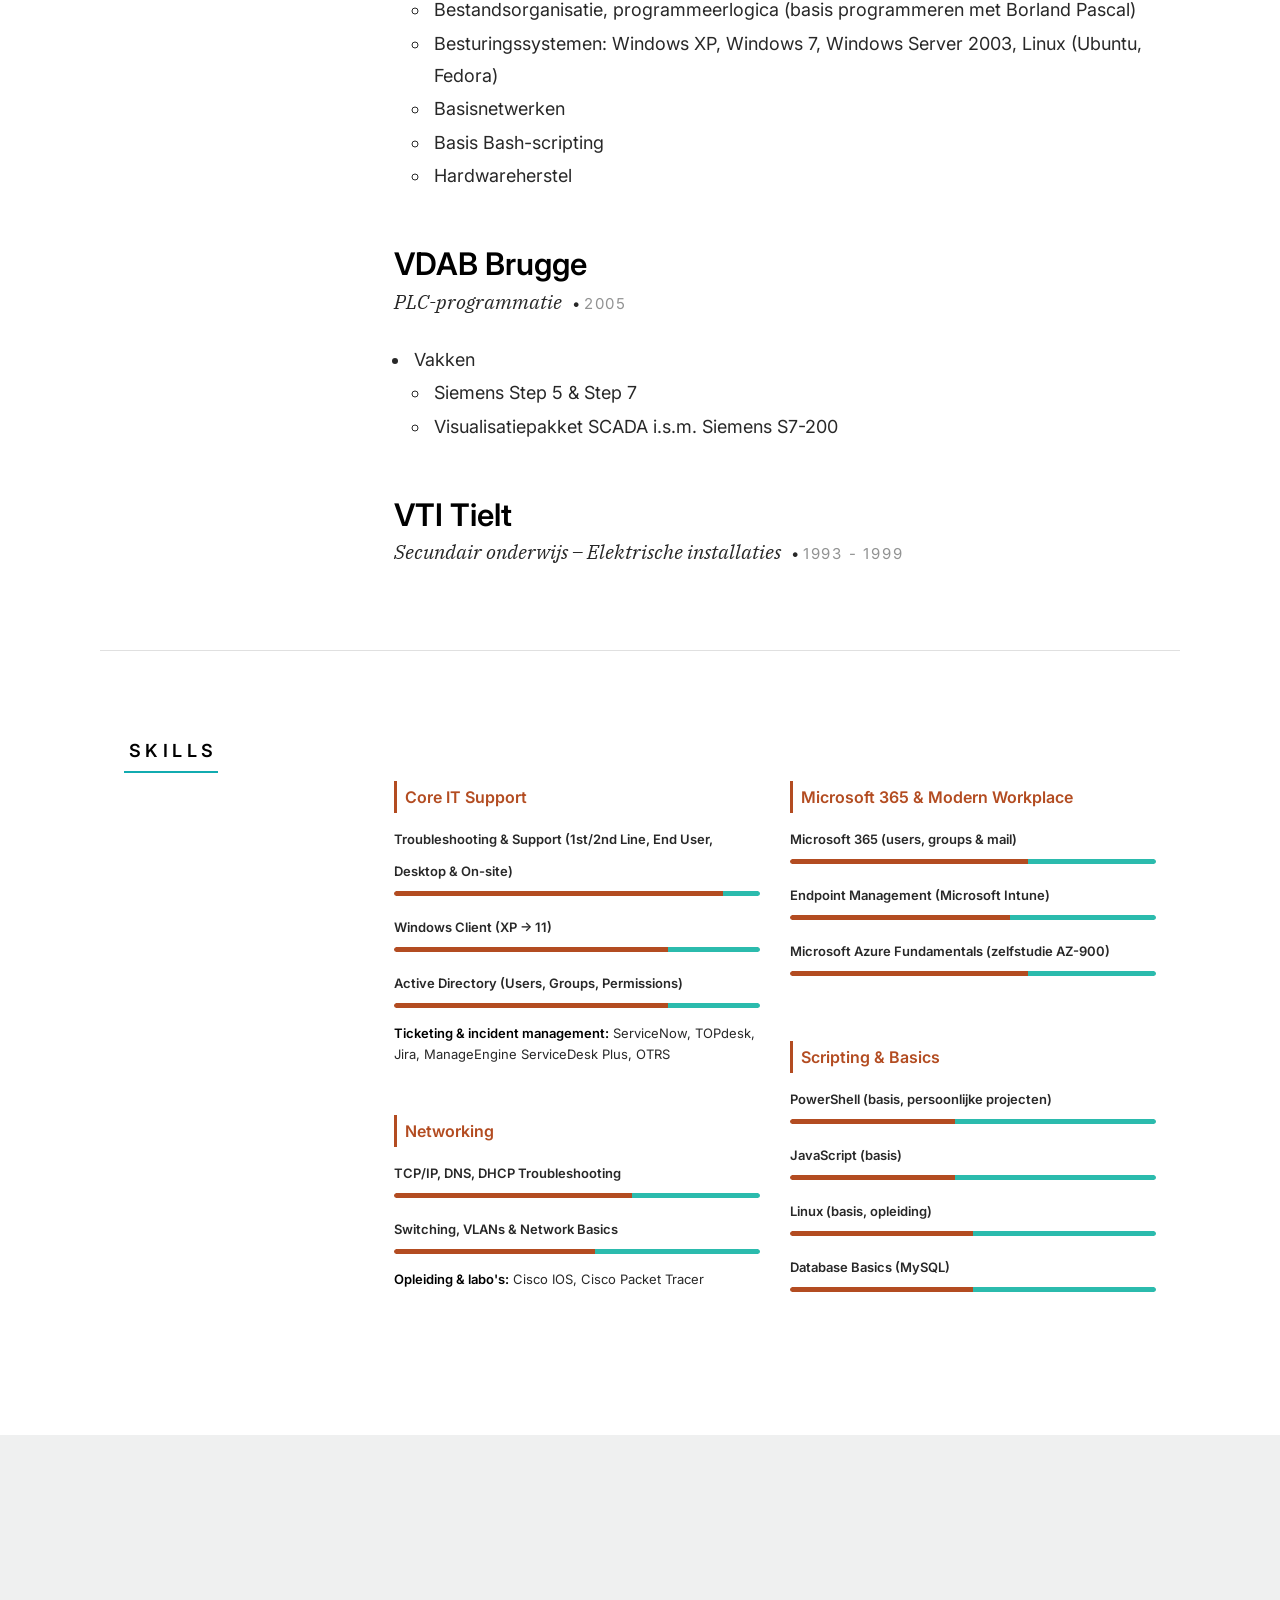
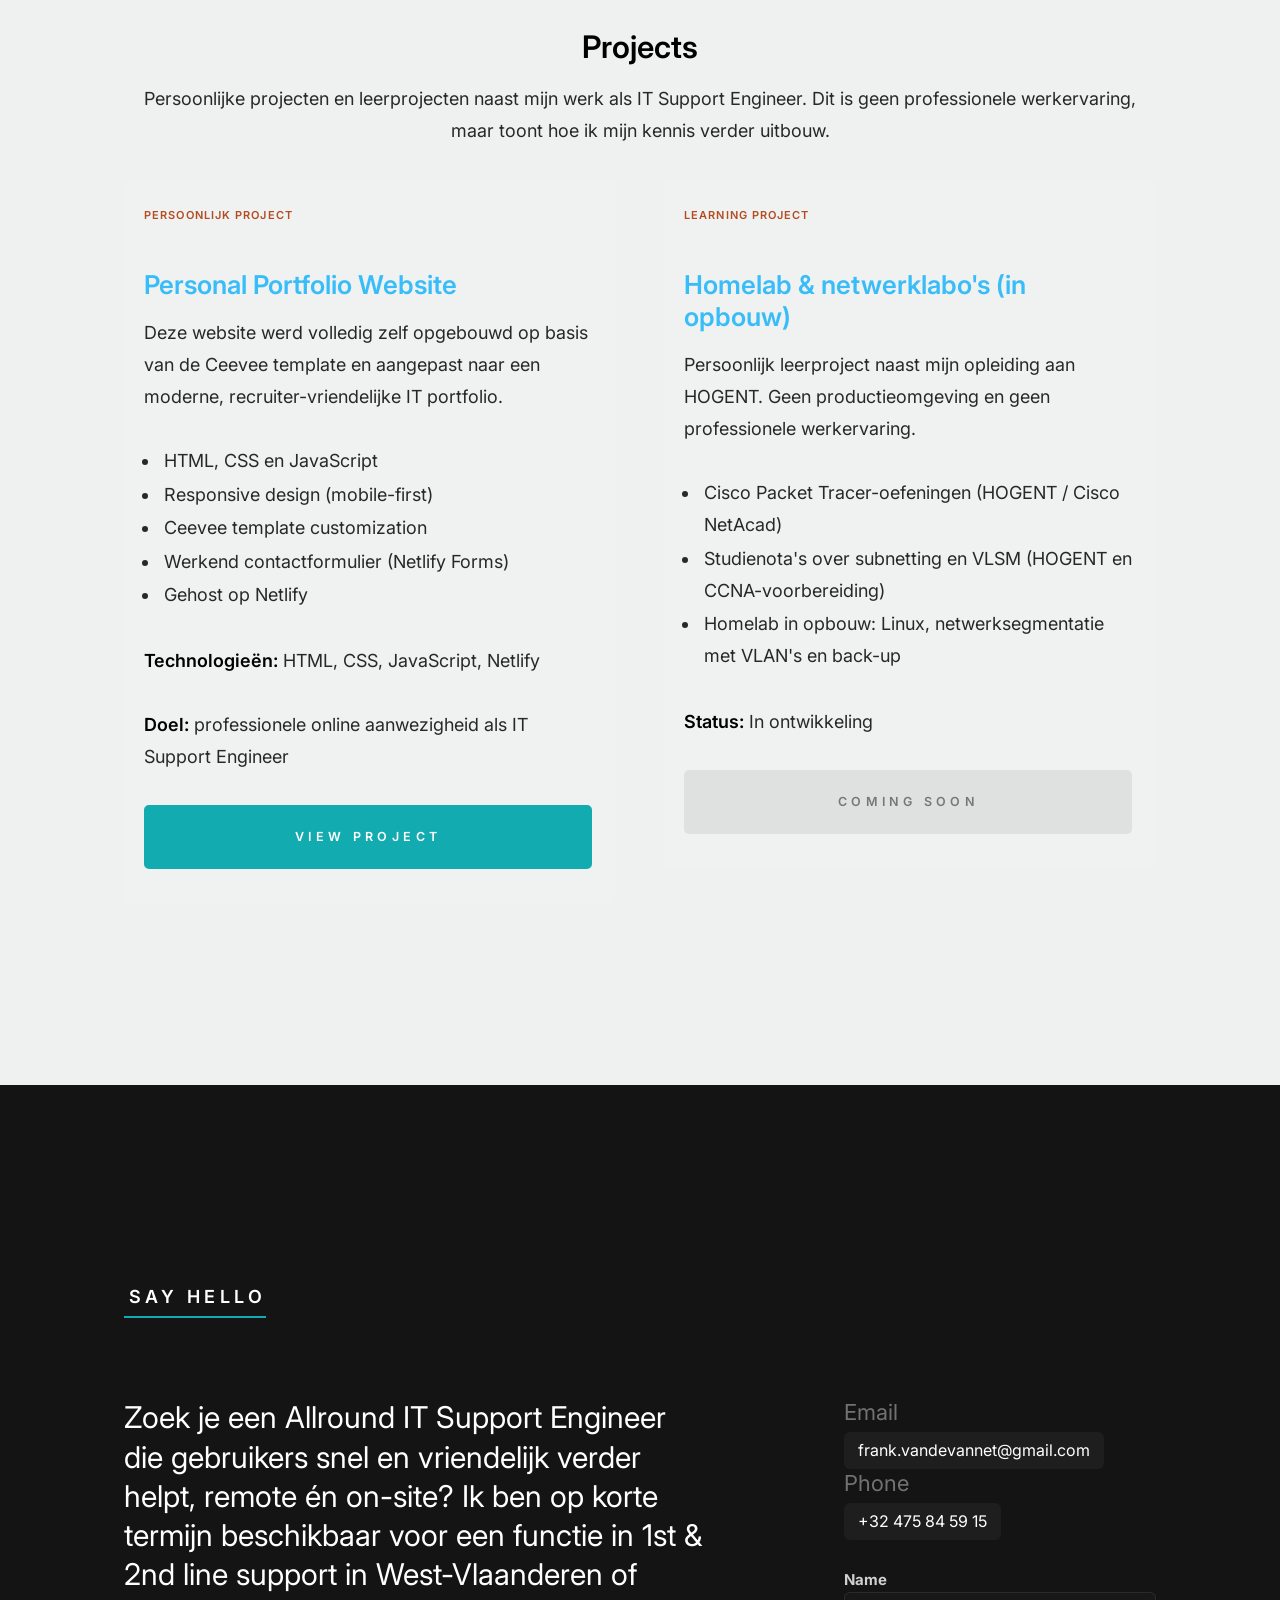
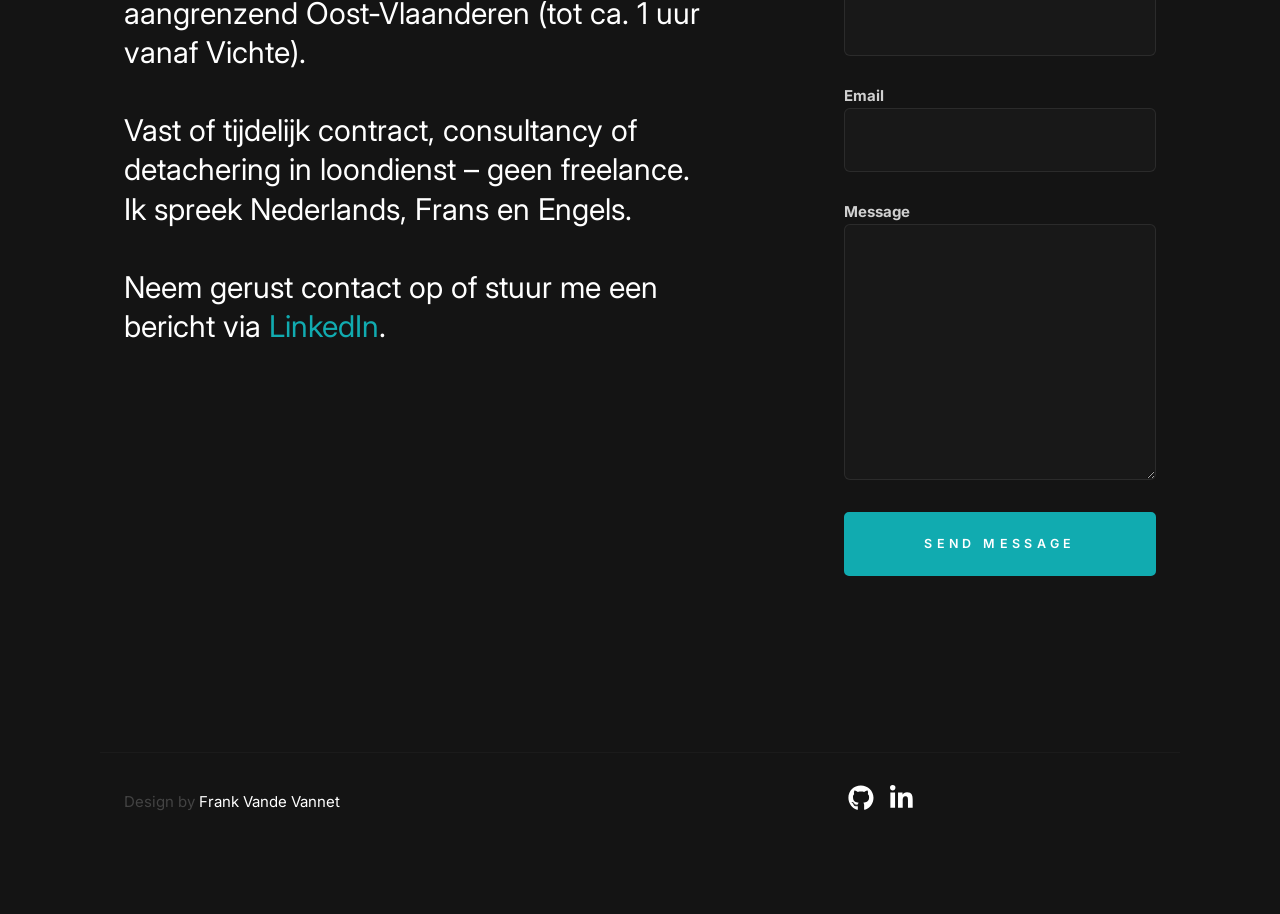
==== commit e3c374ab: "About: talenvermelding verwijderd, label "Wat ik zoek:" leesbaar gemaakt - index.html: regel "Talen:" ====
--- a/index.html
+++ b/index.html
@@ -167,7 +167,6 @@
                 <br><br><strong>Wat ik zoek:</strong> een functie als (Allround) IT Support Engineer, Service Desk Engineer, Desktop Support Engineer of On-site Support Engineer
                 in West-Vlaanderen of aangrenzend Oost-Vlaanderen (tot ca. 1 uur vanaf Vichte). Ik sta open voor een vast contract, een tijdelijk contract,
                 consultancy of detachering in loondienst. Freelance of zelfstandige samenwerking is voor mij geen optie.
-                <br><br><strong>Talen:</strong> Nederlands (moedertaal); Frans en Engels (spreken: goed; lezen: goed; schrijven: noties).
                 </p>
 
                 <hr>
--- a/css/styles.css
+++ b/css/styles.css
@@ -4035,6 +4035,11 @@
     color: white;
 }
 
+/* labels in de About-tekst (bv. "Wat ik zoek:") leesbaar op donkere achtergrond, zelfde kleur als de About-koppen */
+.s-about__content p strong {
+    color: white;
+}
+
 .s-about__pic {
     width: var(--vspace-5);
     height: var(--vspace-5);
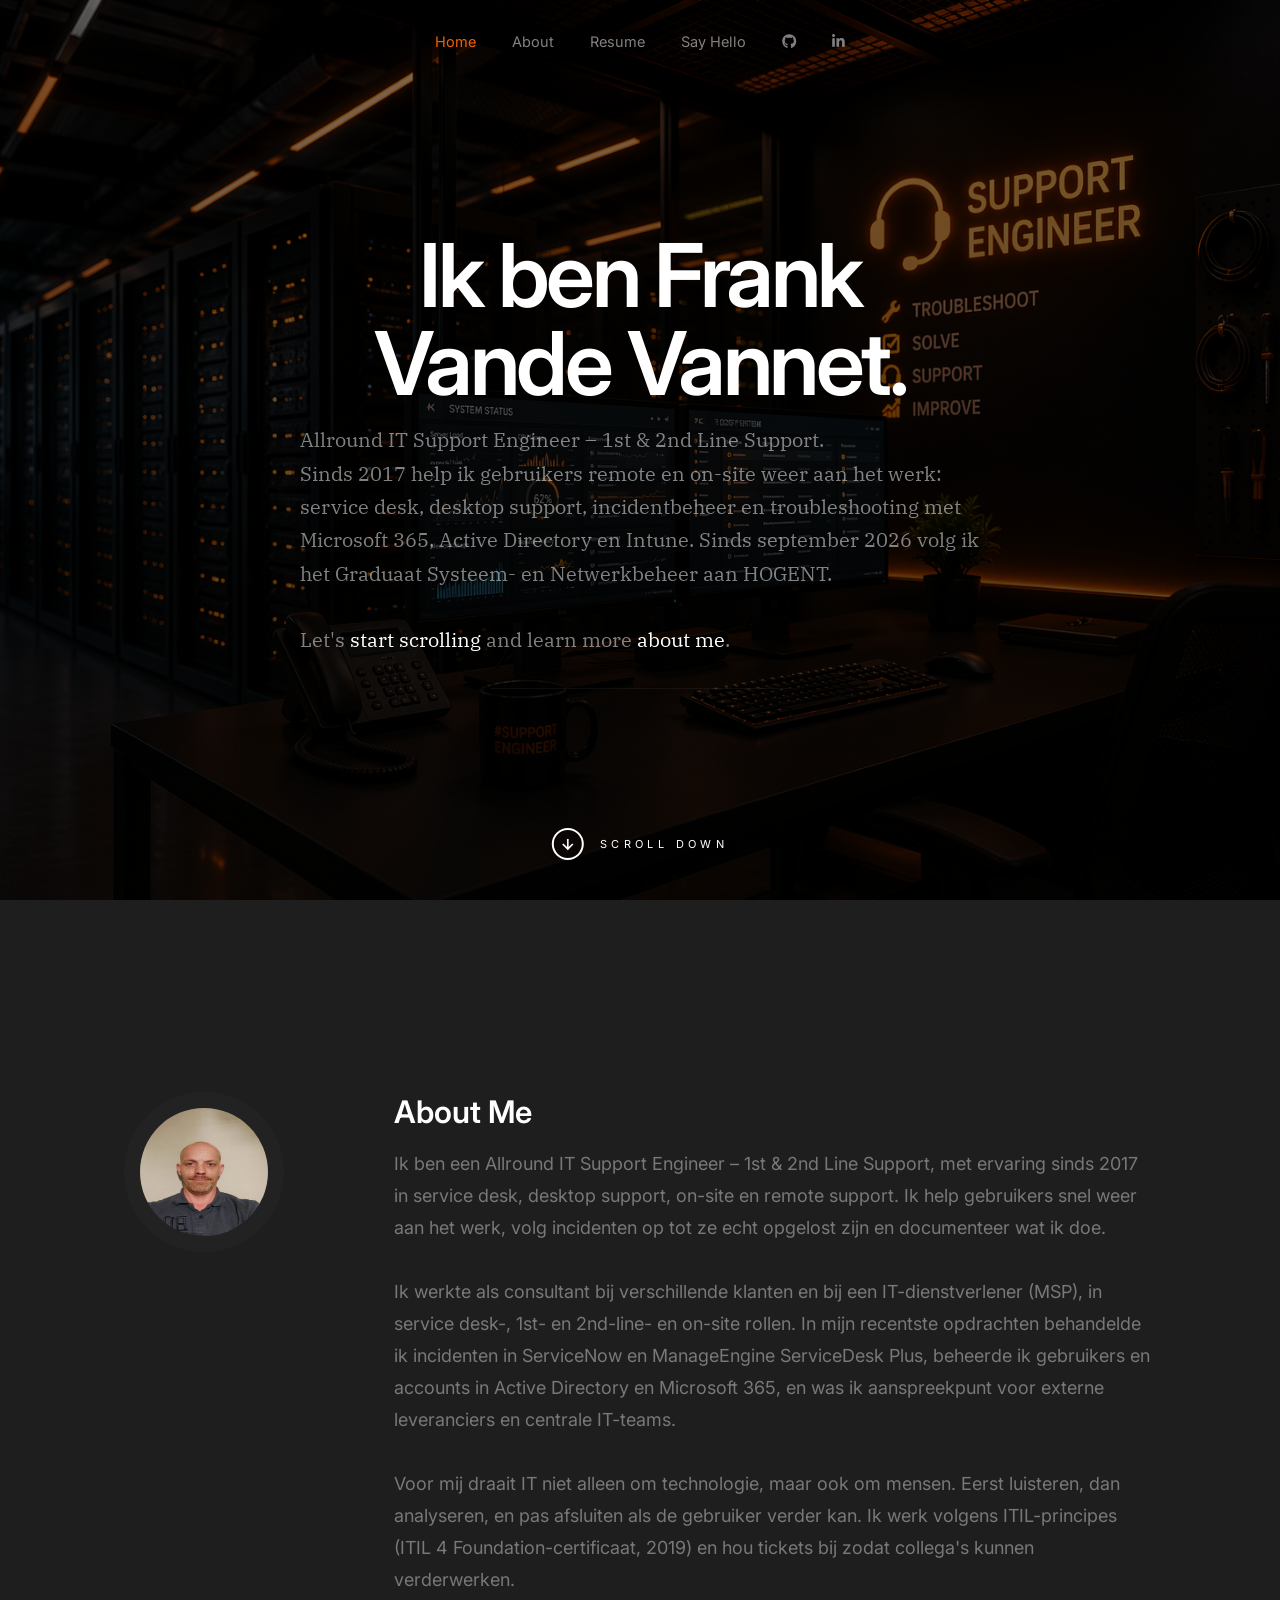
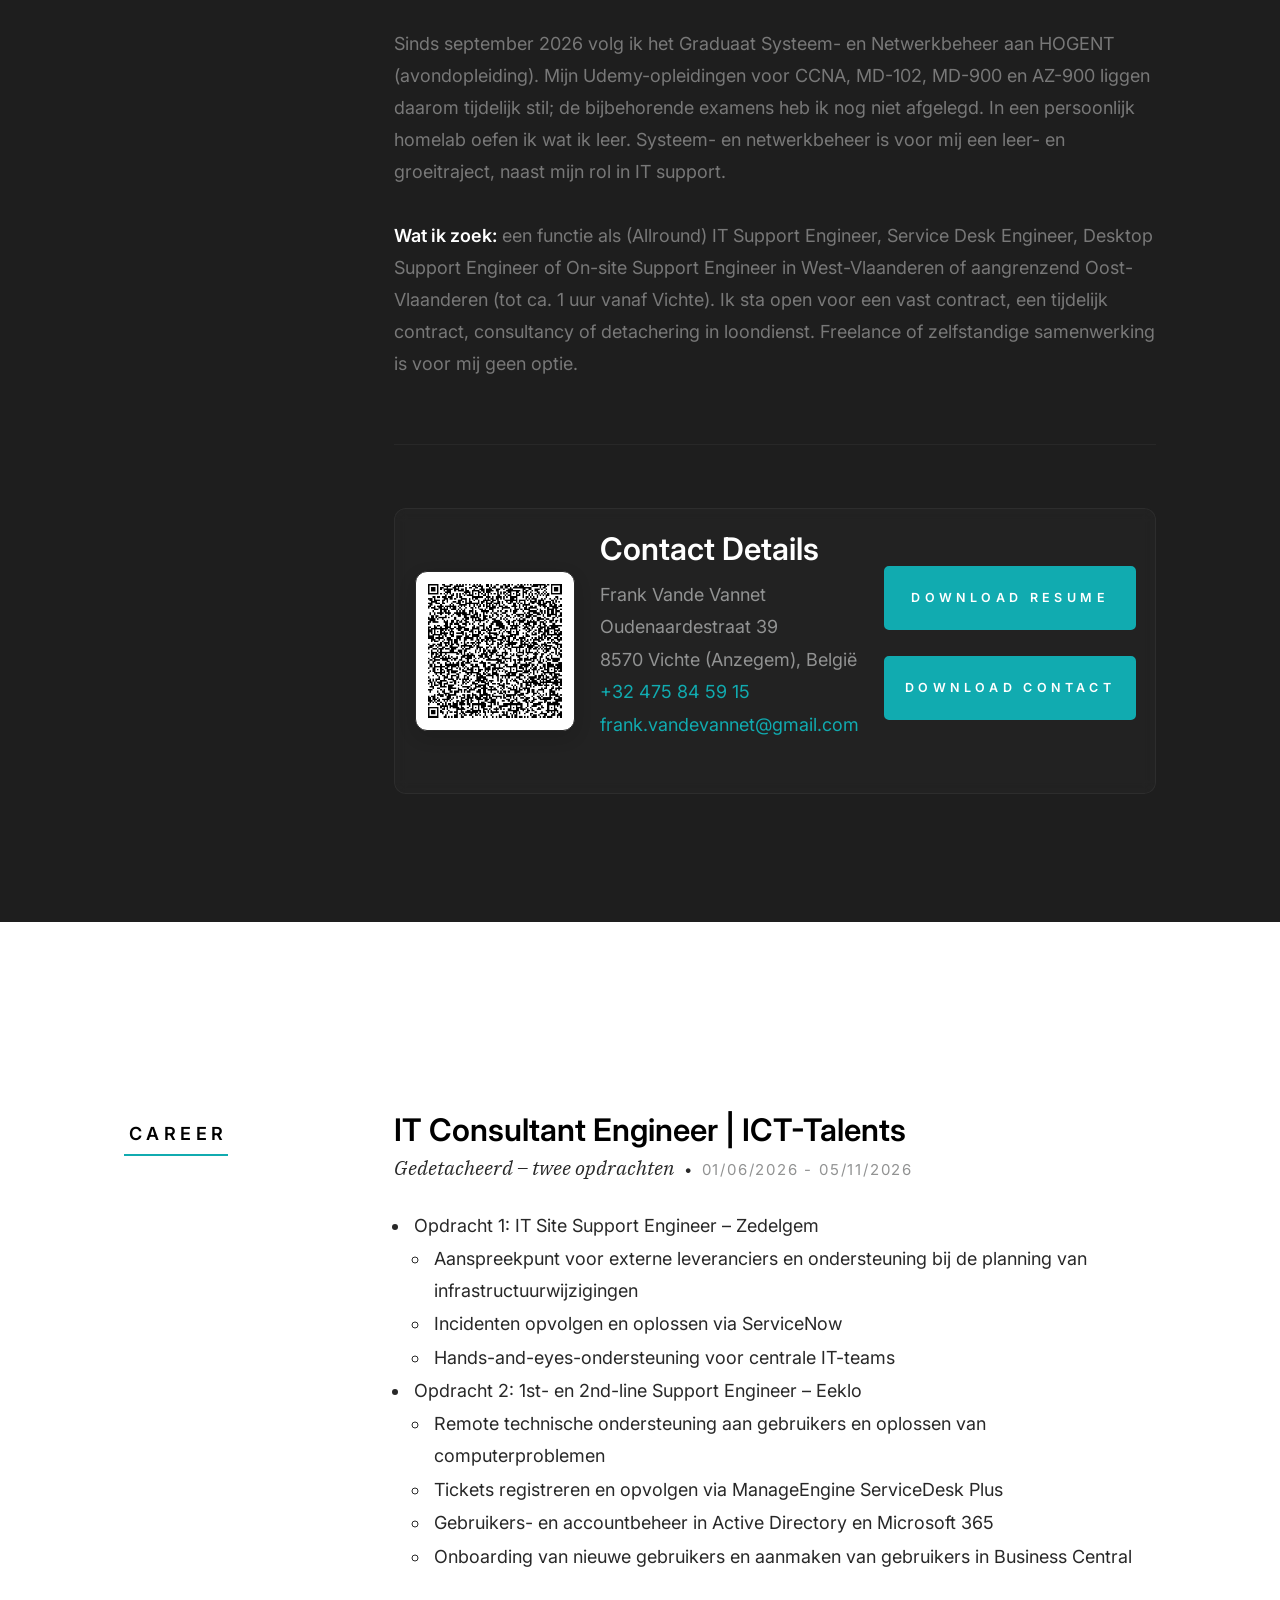
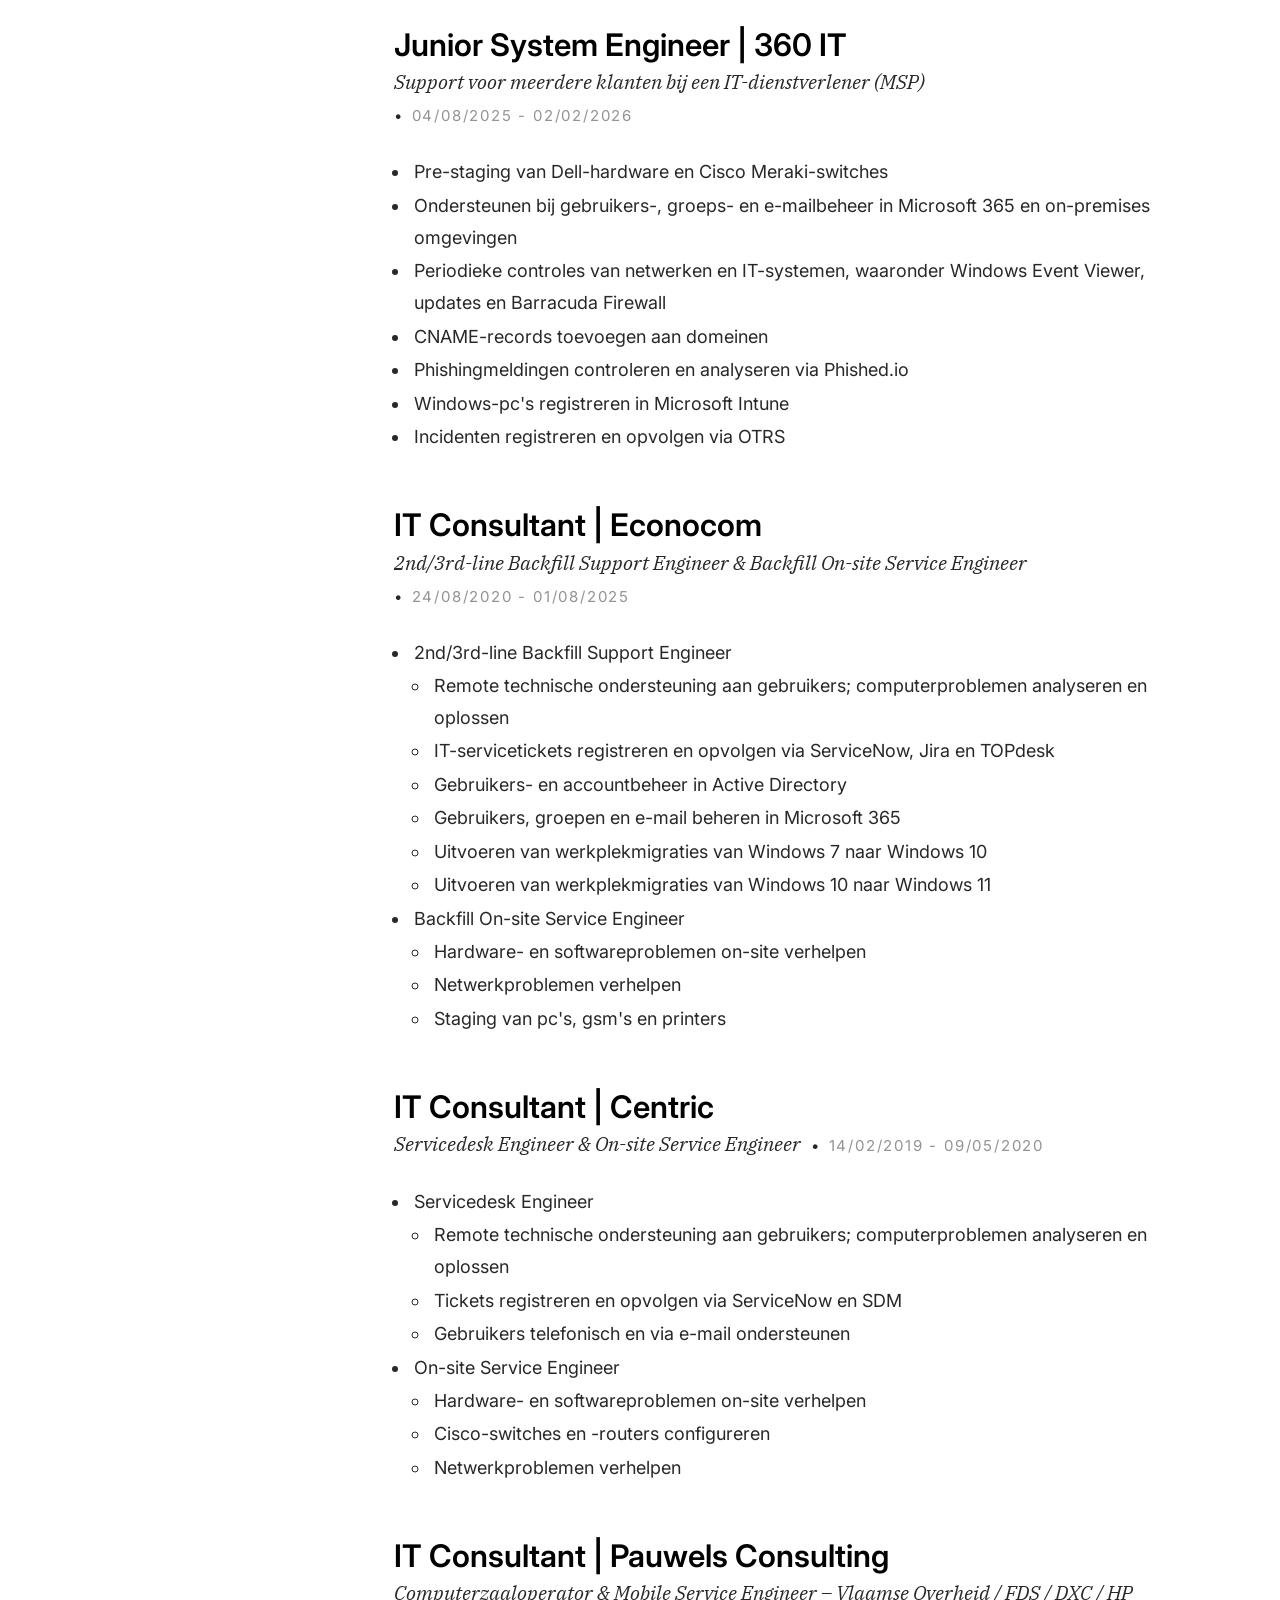
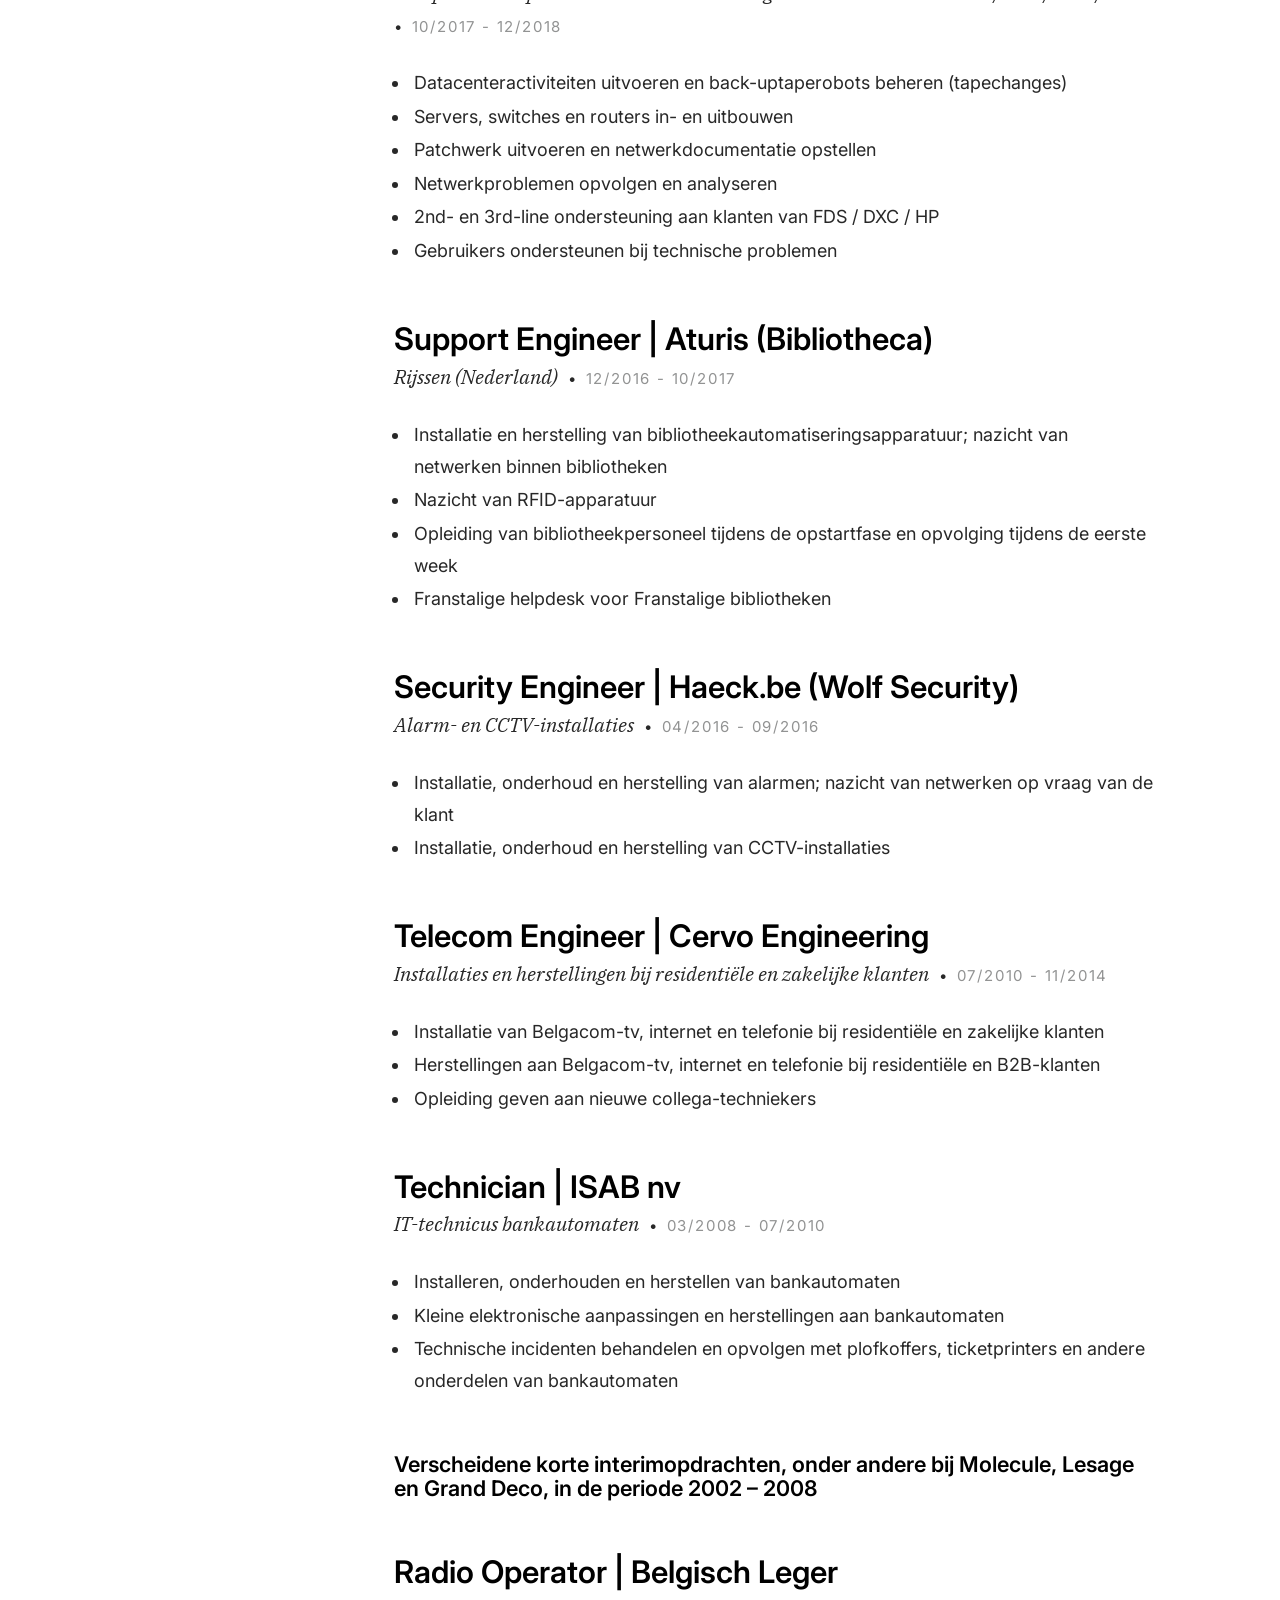
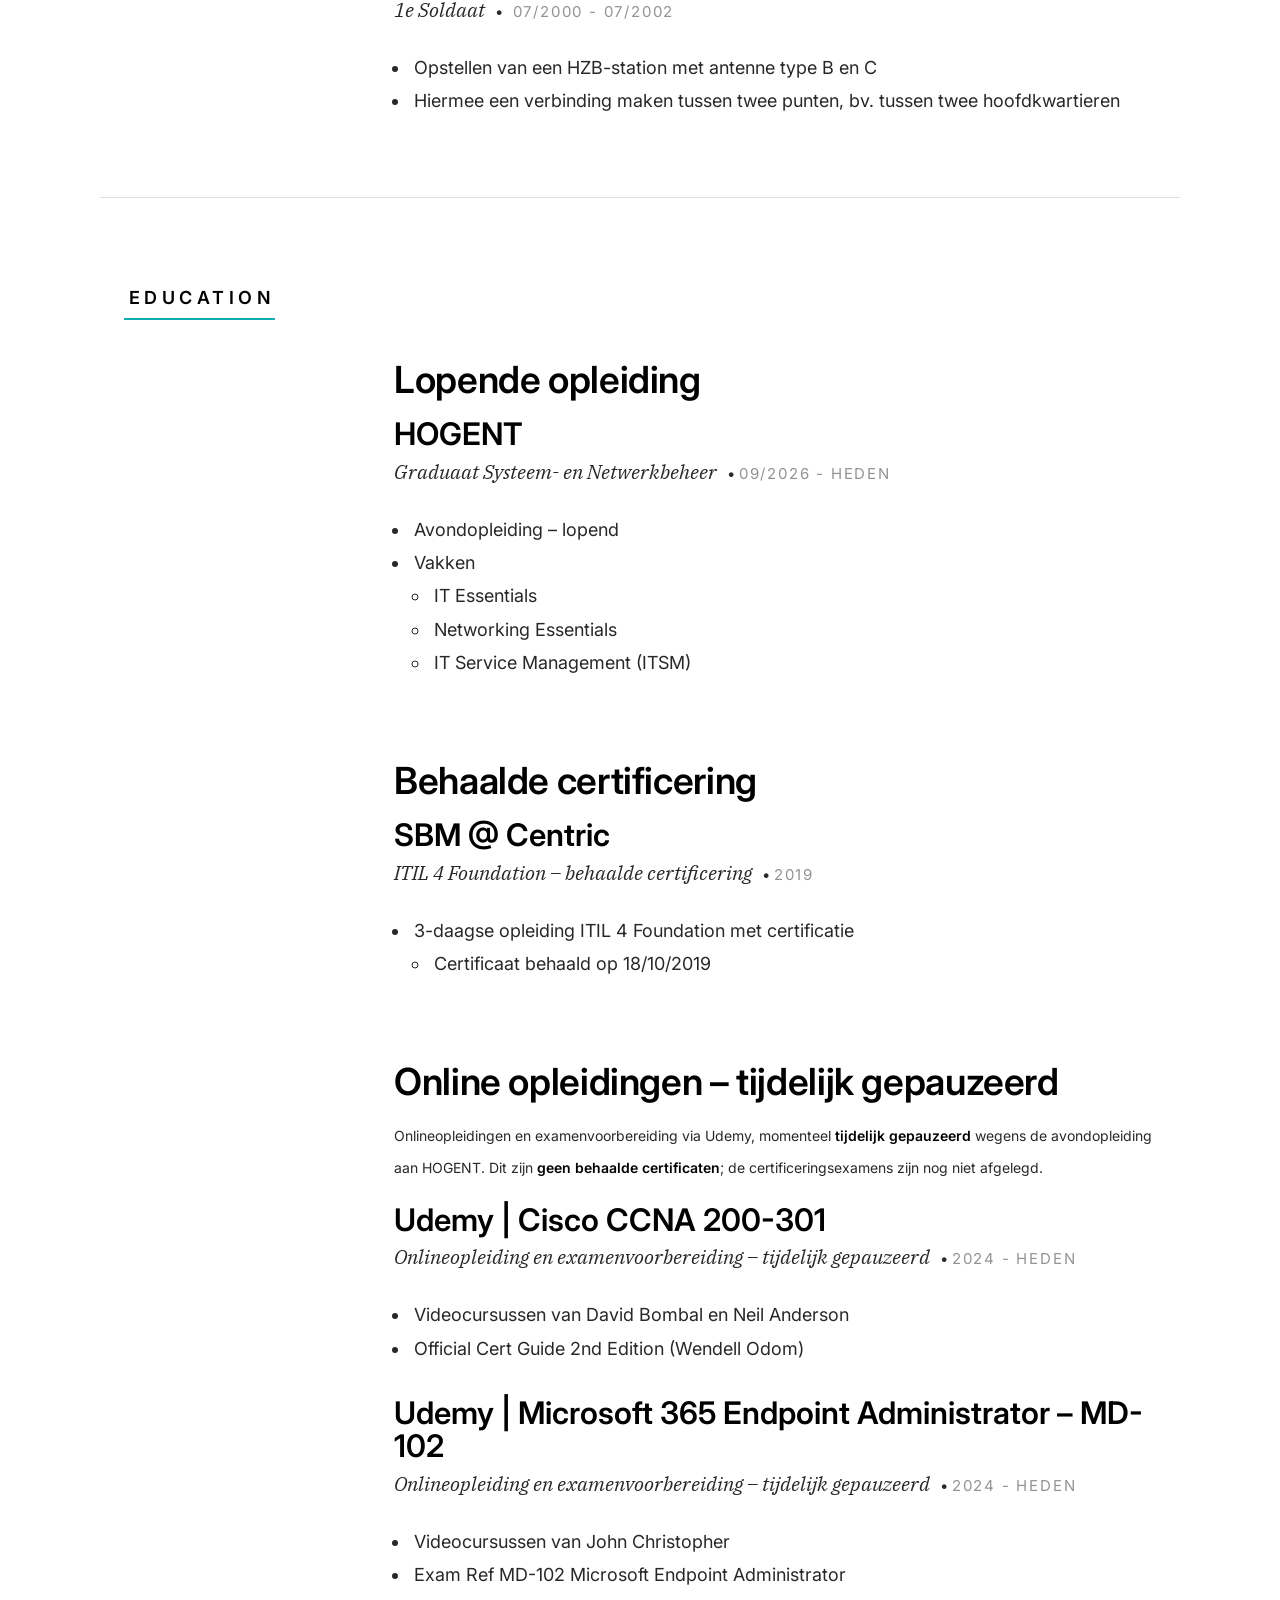
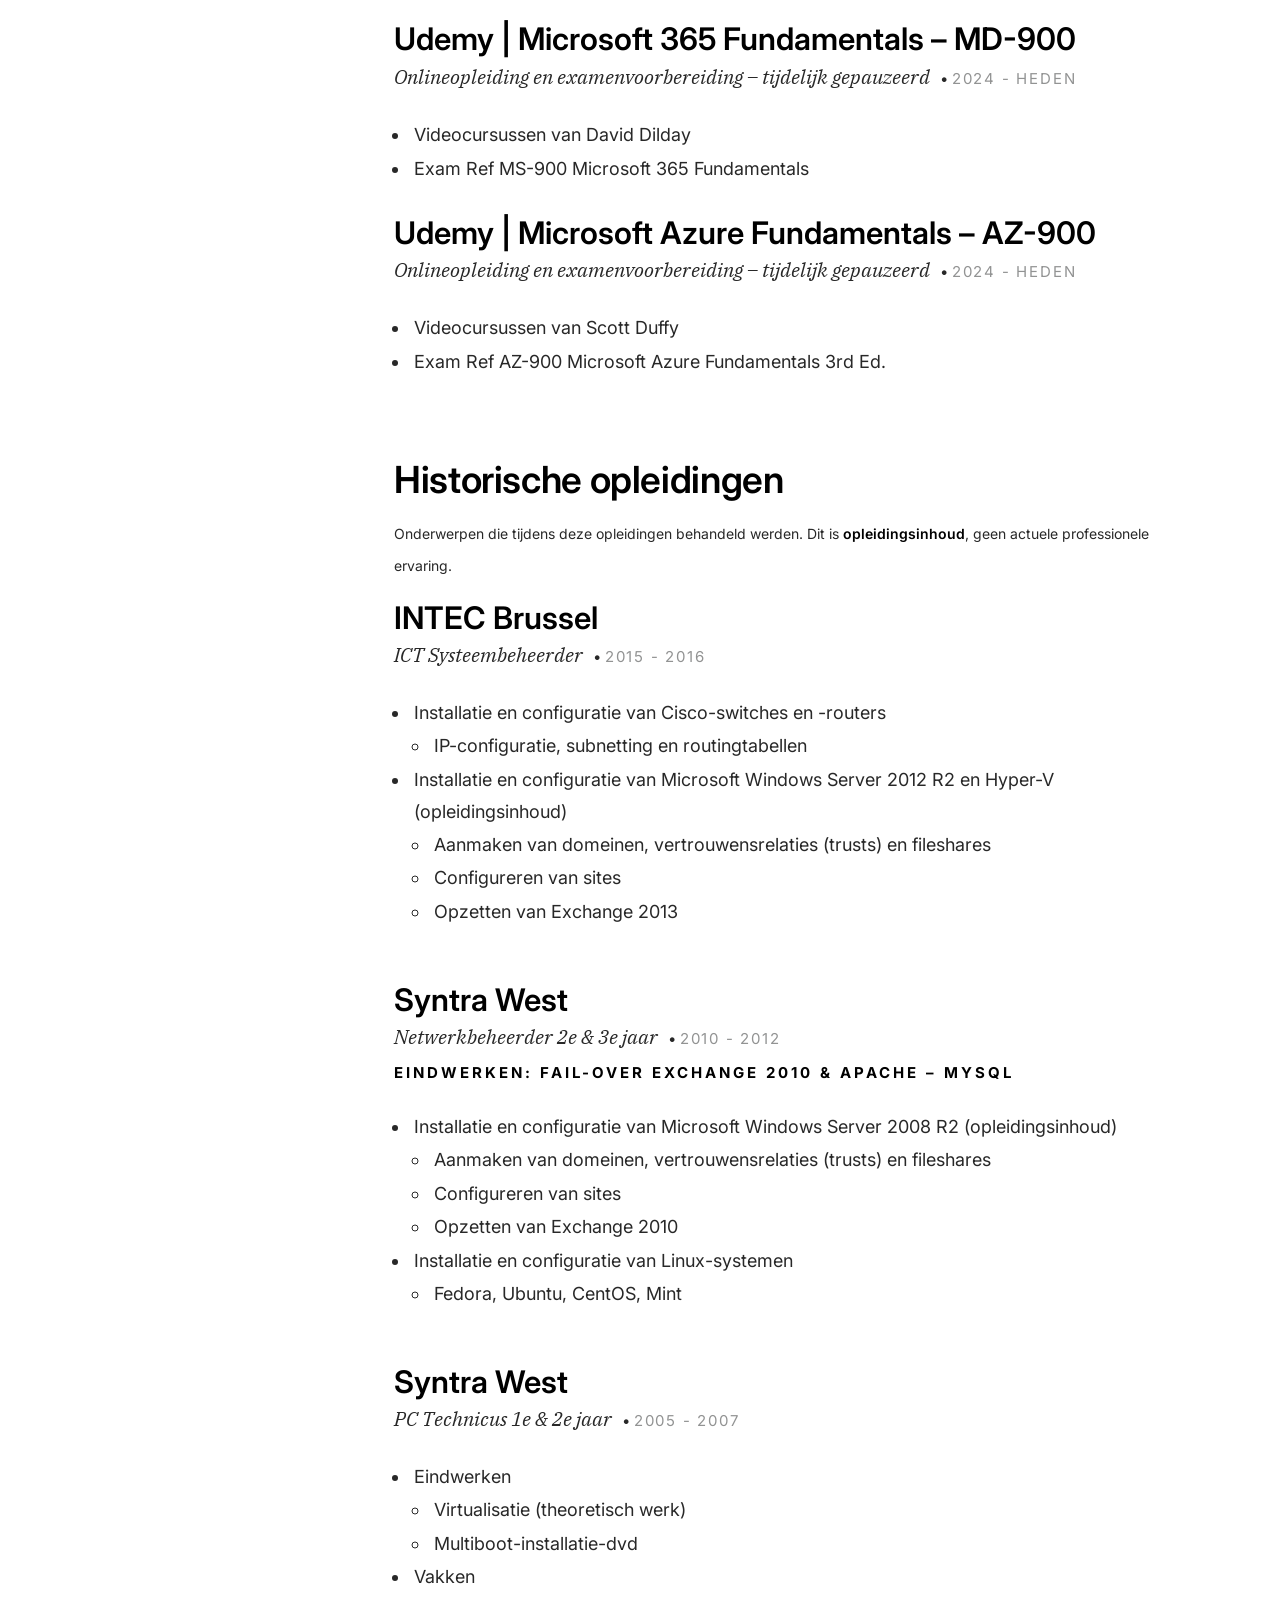
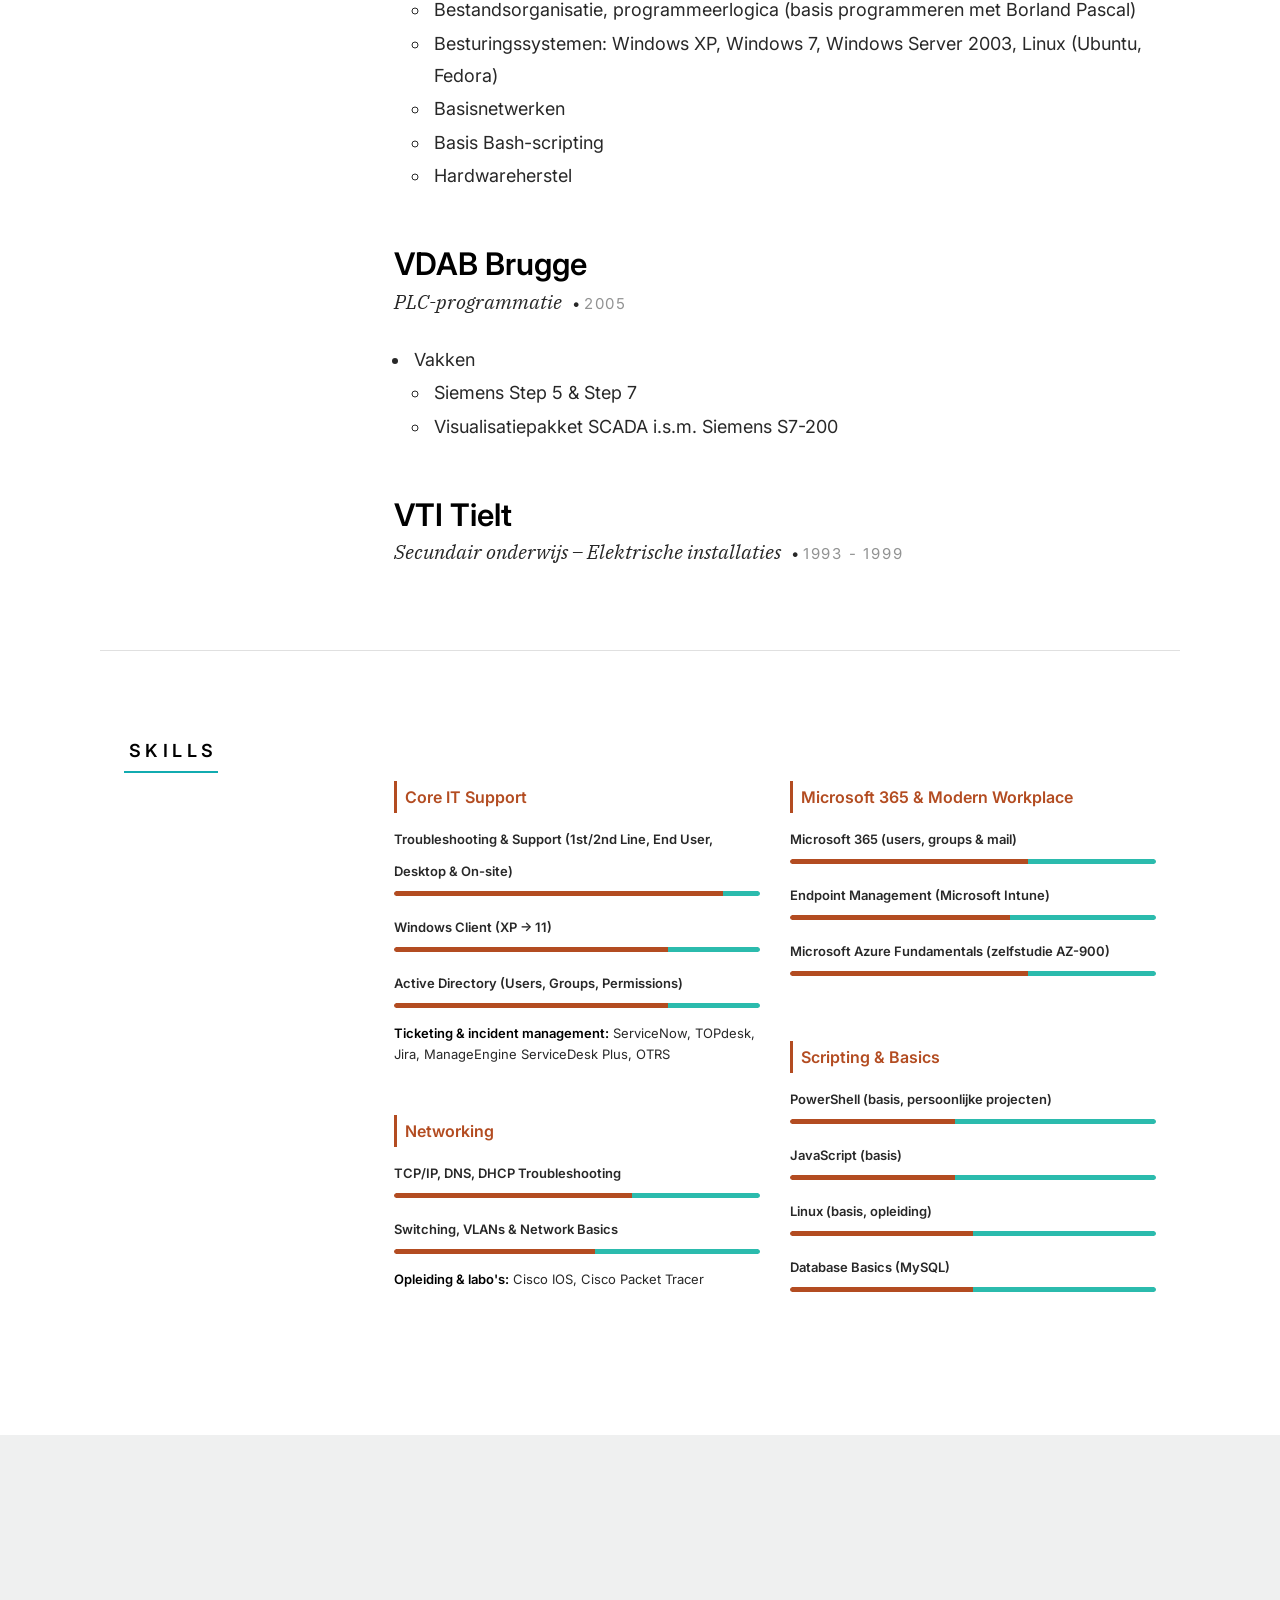
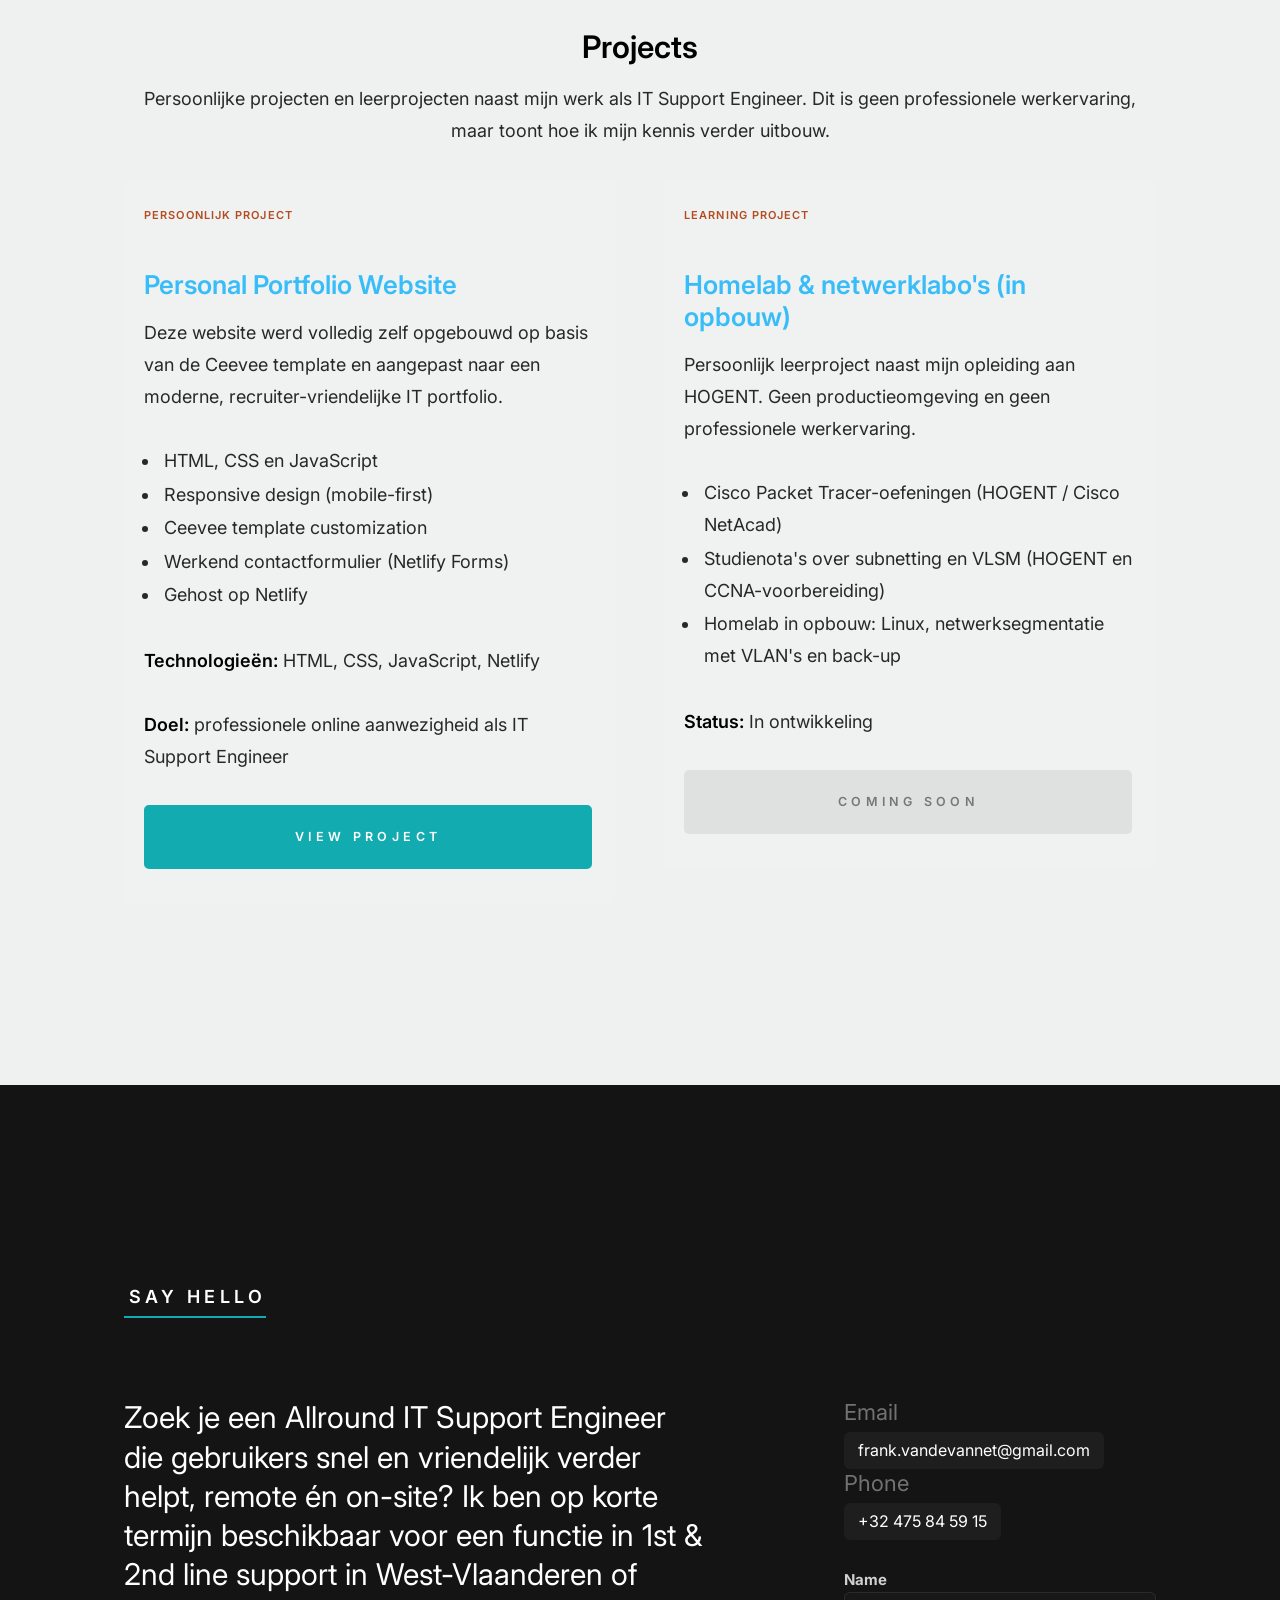
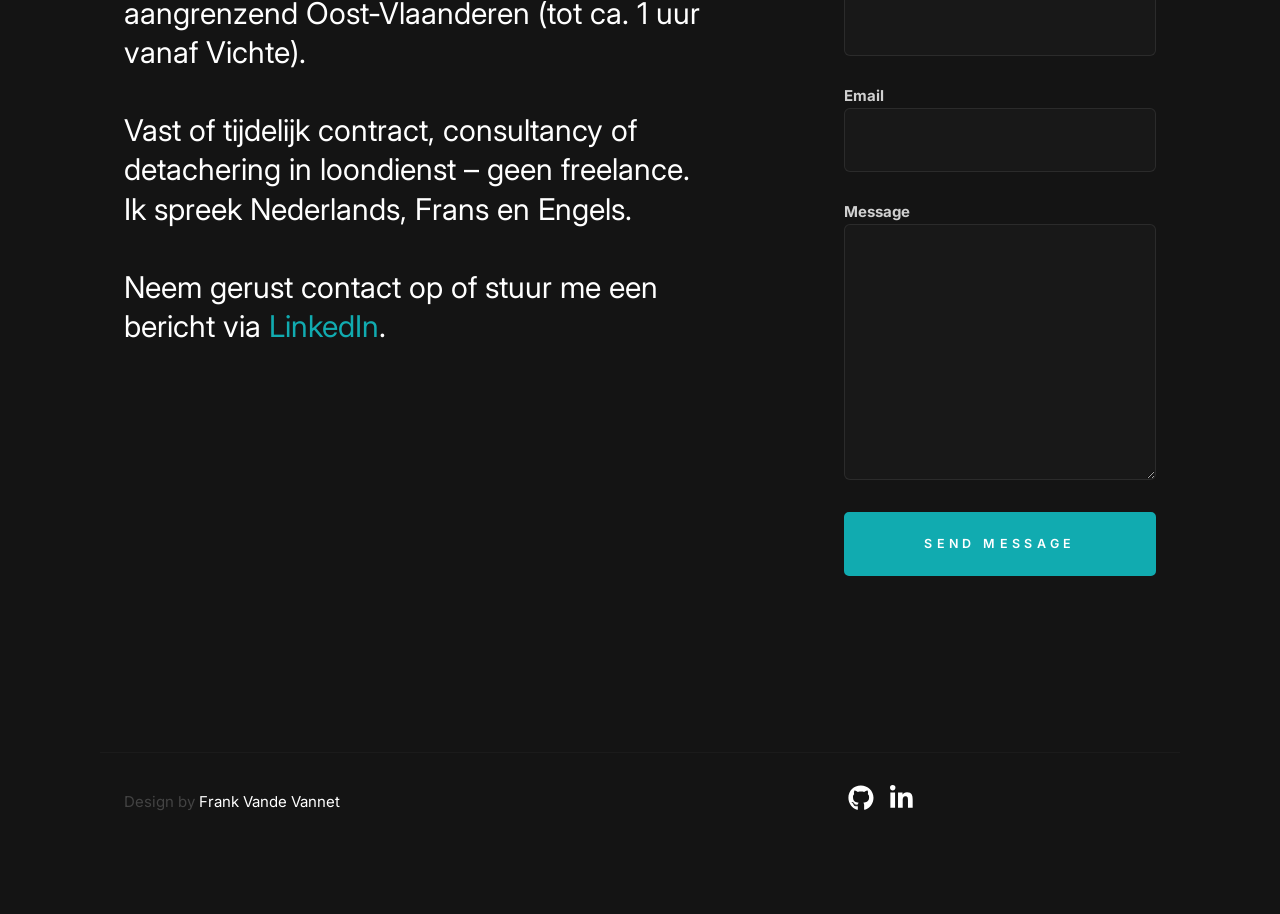
==== commit 3741593a: "Econocom: werkplekmigraties als sub-bullets onder 2nd/3rd-line Backfill Support Engineer Formulering" ====
--- a/index.html
+++ b/index.html
@@ -296,6 +296,8 @@
                                 <li>IT-servicetickets registreren en opvolgen via ServiceNow, Jira en TOPdesk</li>
                                 <li>Gebruikers- en accountbeheer in Active Directory</li>
                                 <li>Gebruikers, groepen en e-mail beheren in Microsoft 365</li>
+                                <li>Uitvoeren van werkplekmigraties van Windows 7 naar Windows 10</li>
+                                <li>Uitvoeren van werkplekmigraties van Windows 10 naar Windows 11</li>
                             </ul>
                         </li>
                         <li>Backfill On-site Service Engineer
@@ -305,8 +307,6 @@
                                 <li>Staging van pc's, gsm's en printers</li>
                             </ul>
                         </li>
-                        <li>Uitvoeren van werkplekmigraties van Windows 7 naar Windows 10</li>
-                        <li>Uitvoeren van werkplekmigraties van Windows 10 naar Windows 11</li>
                     </ul>
                 </div> <!-- end resume-block -->
                 <div class="resume-block">
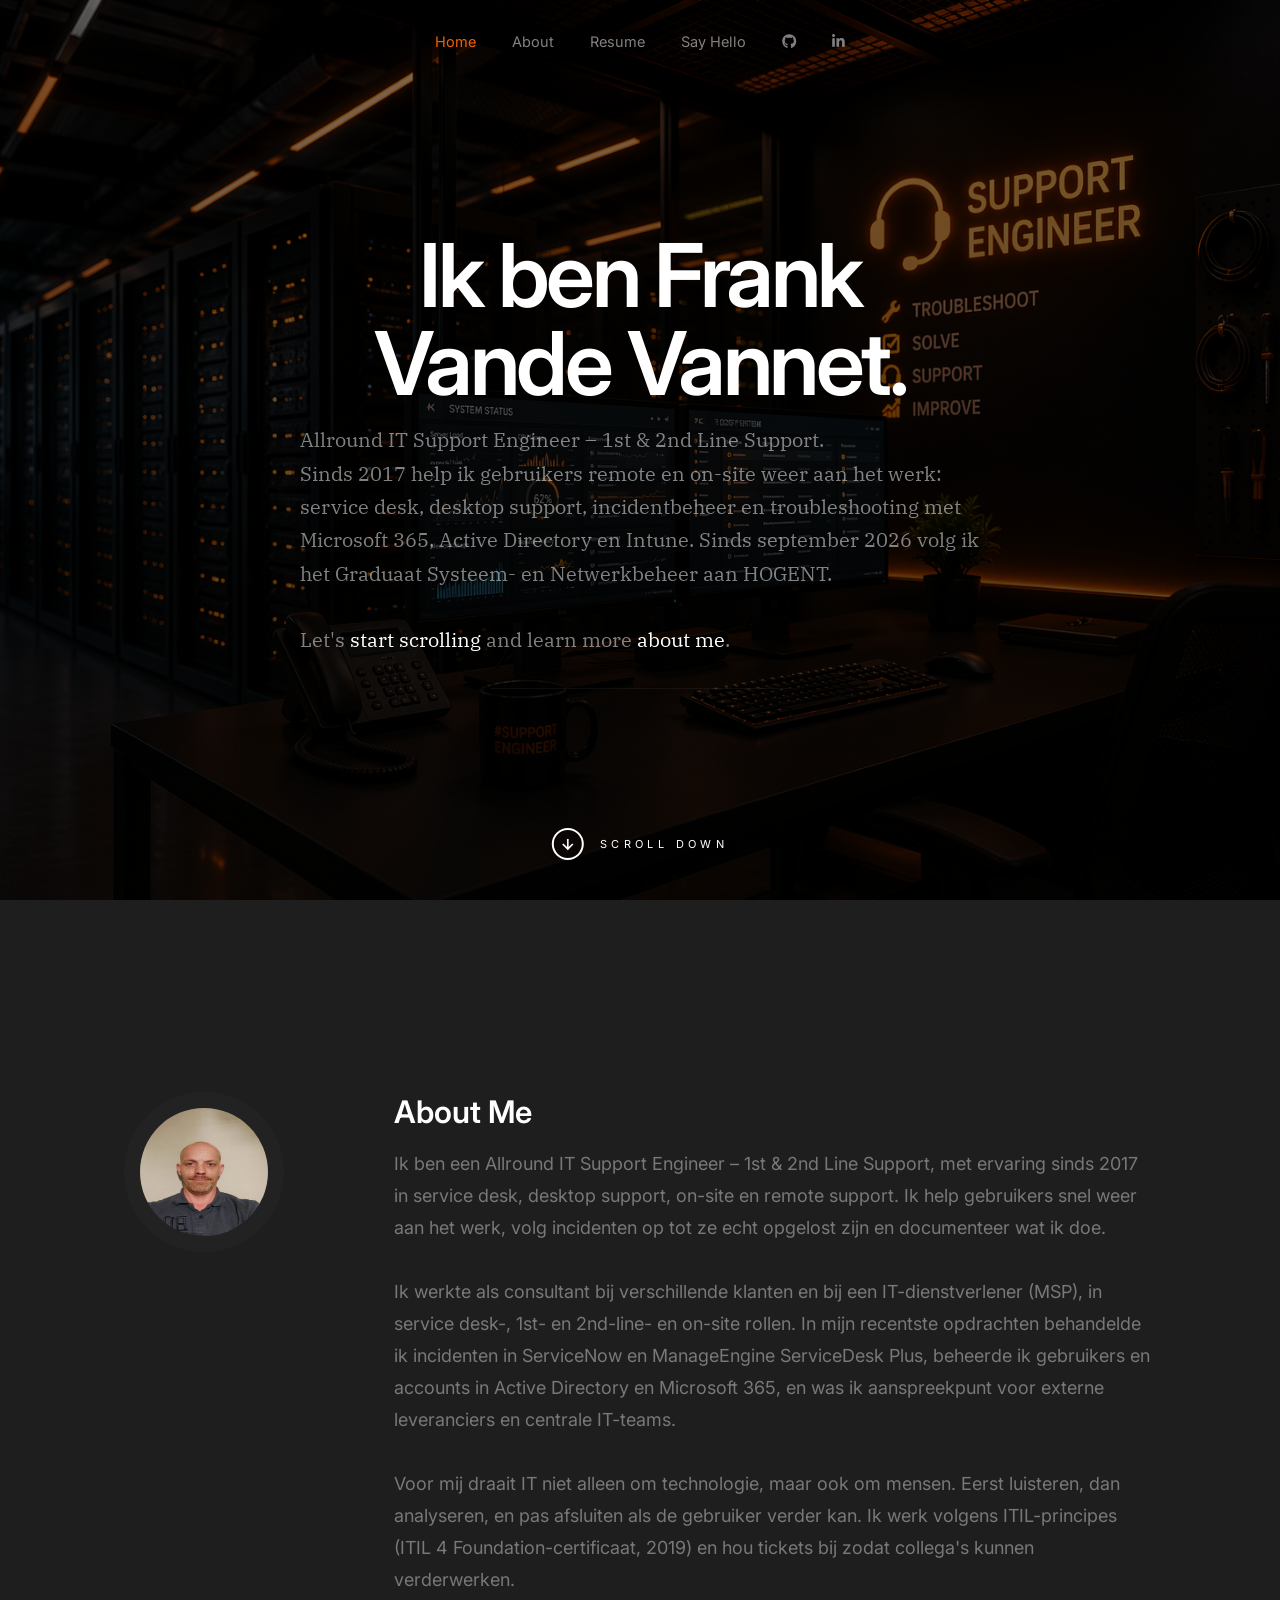
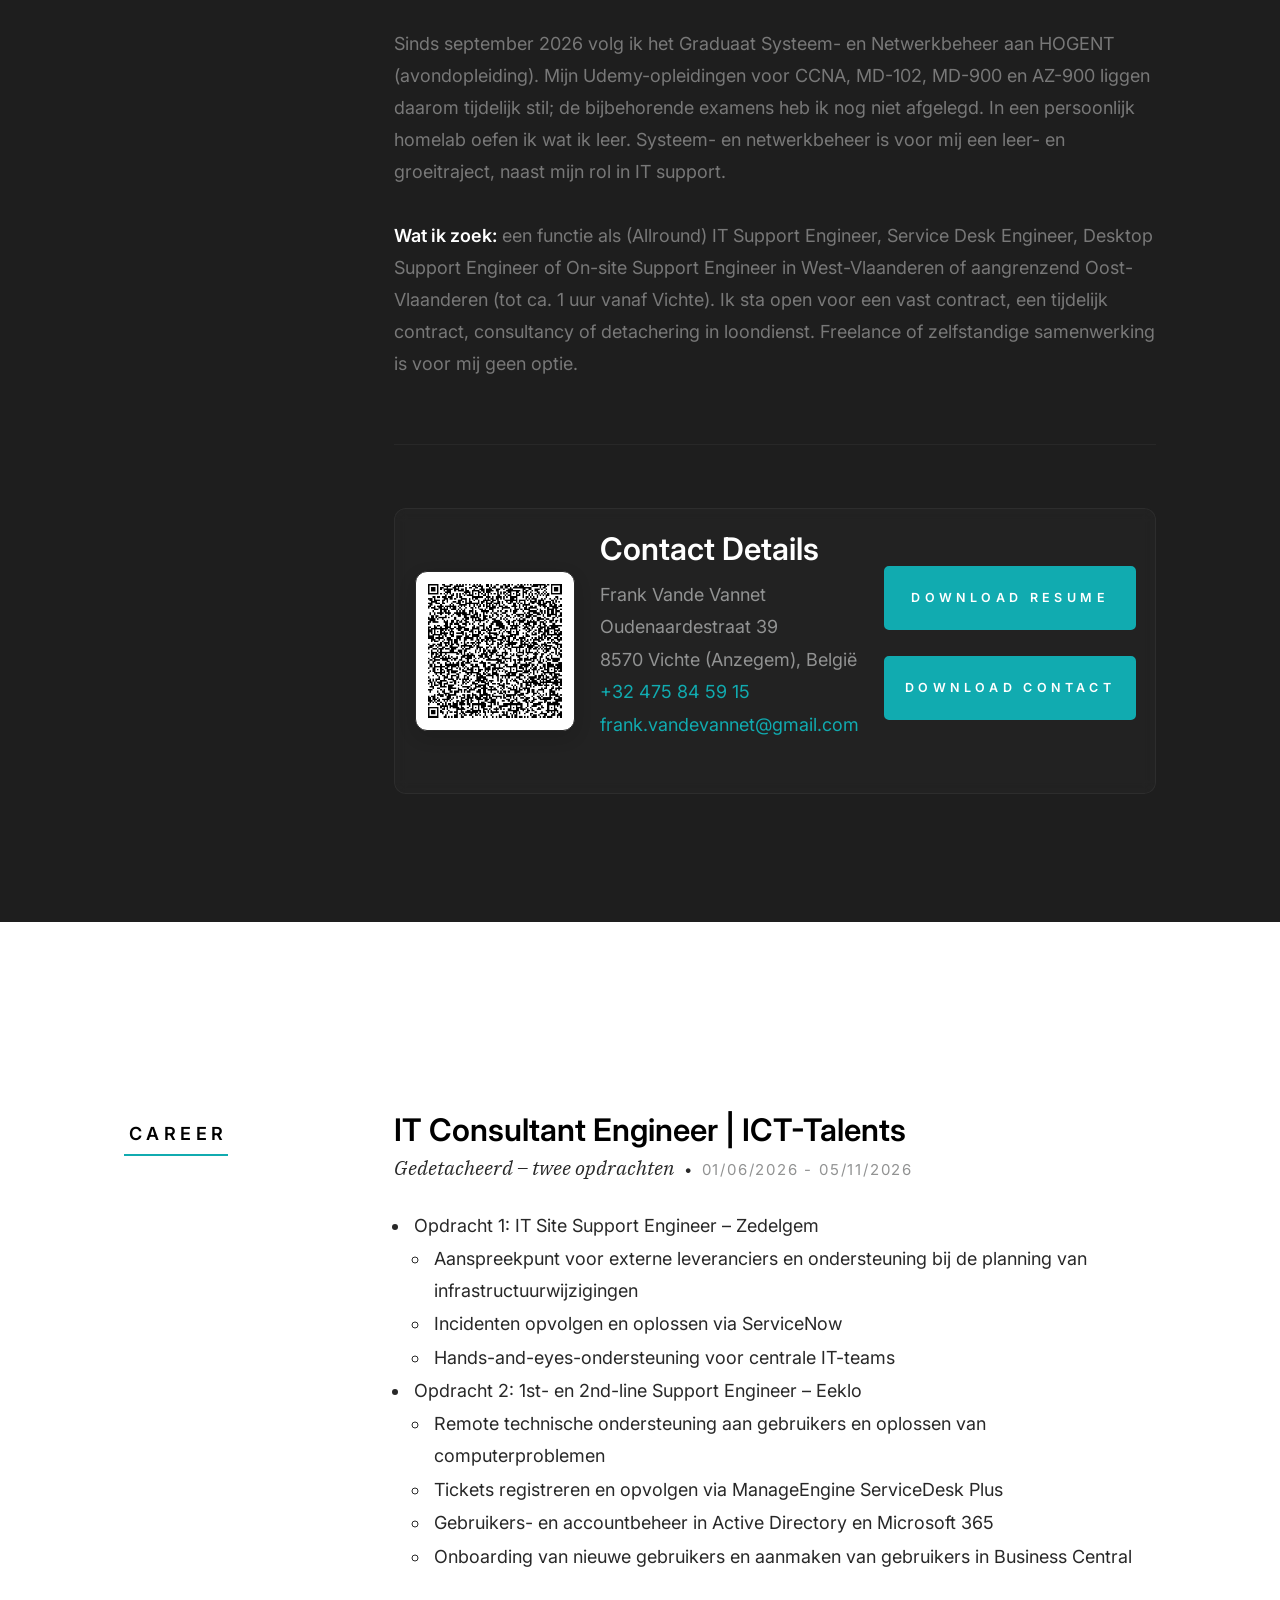
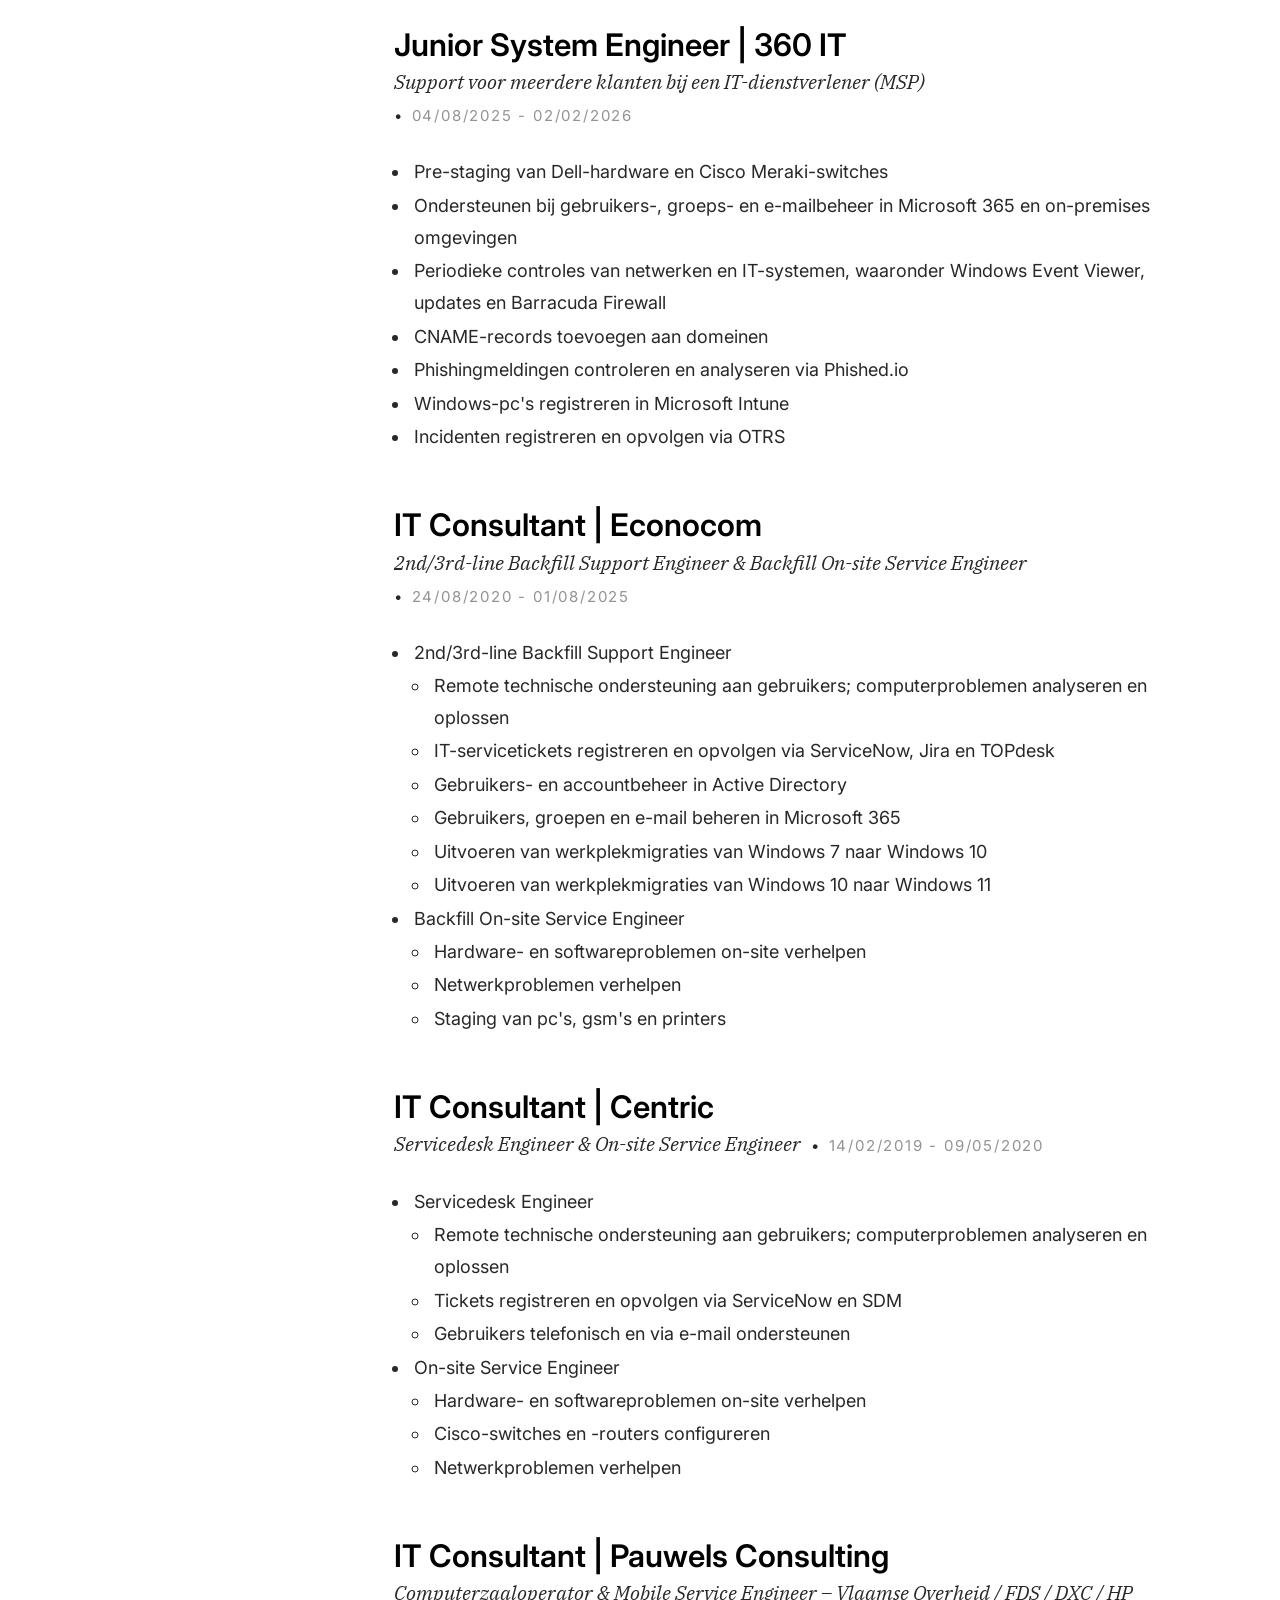
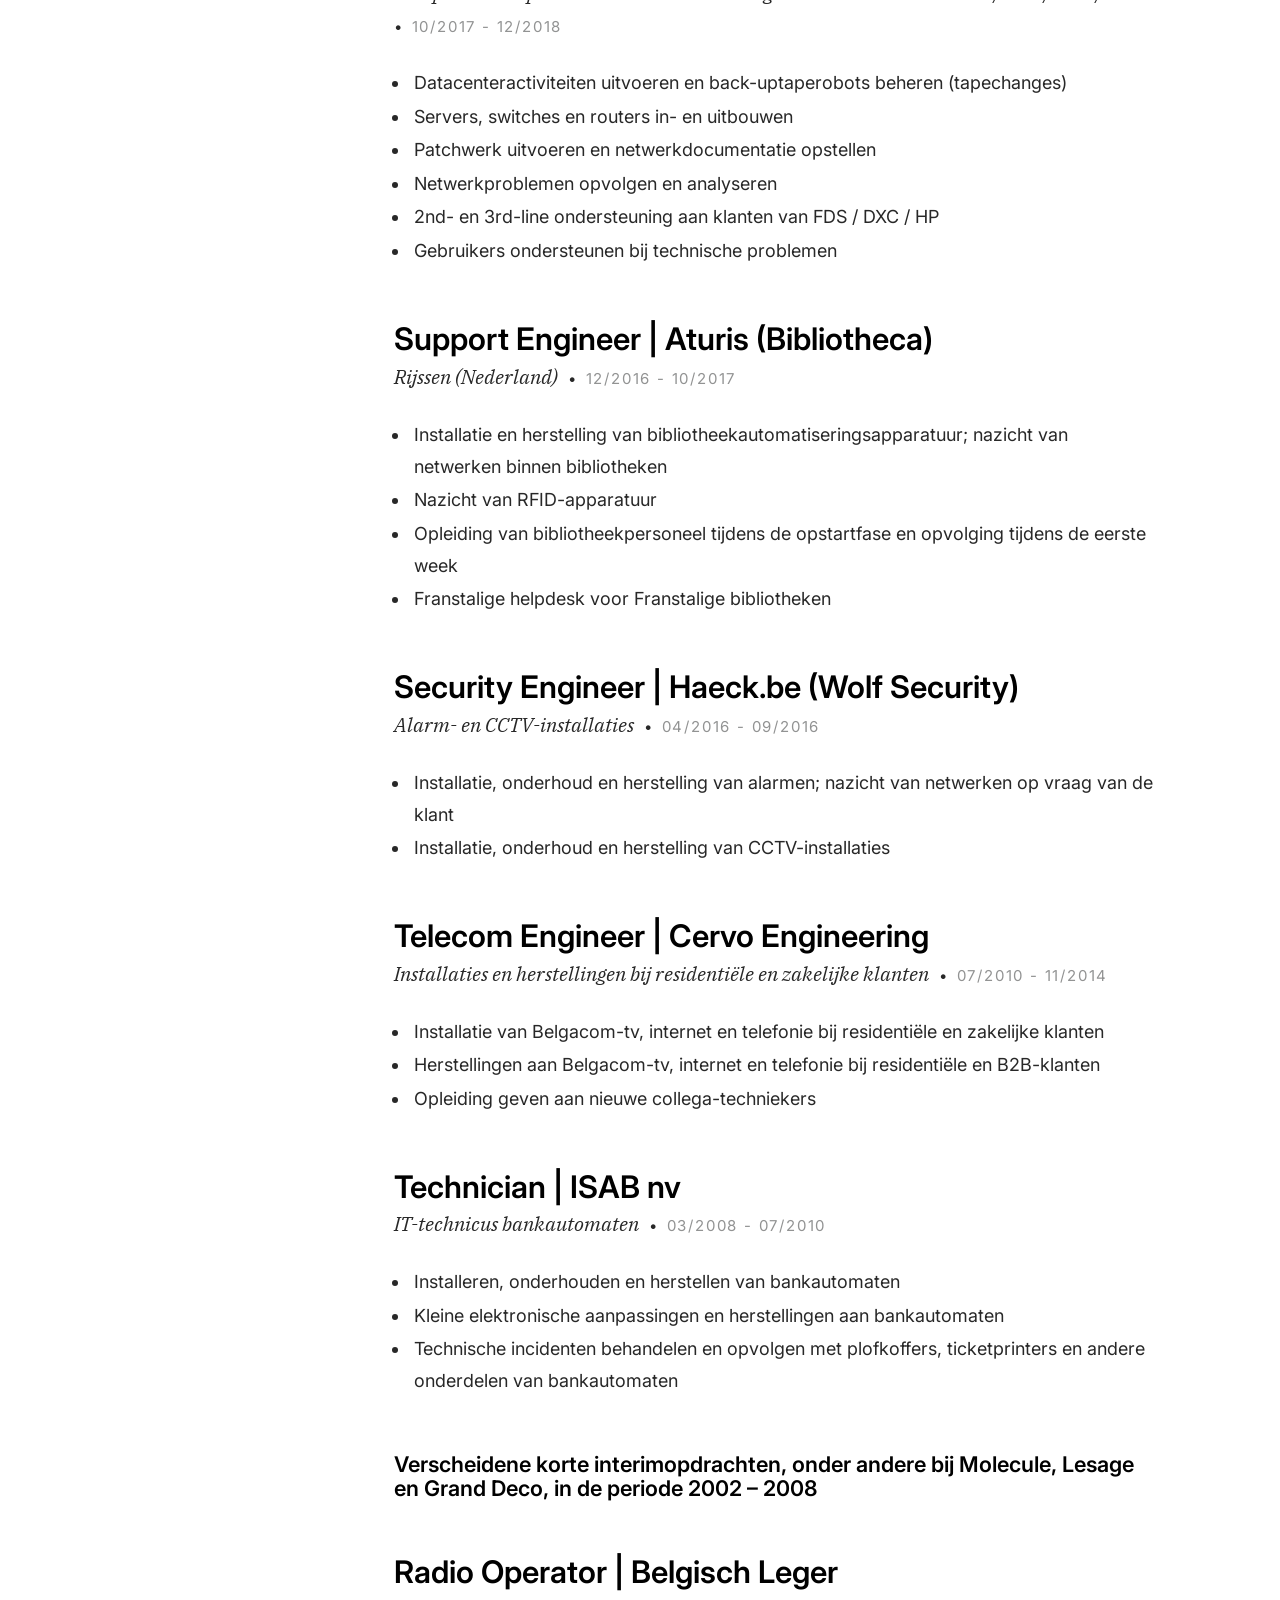
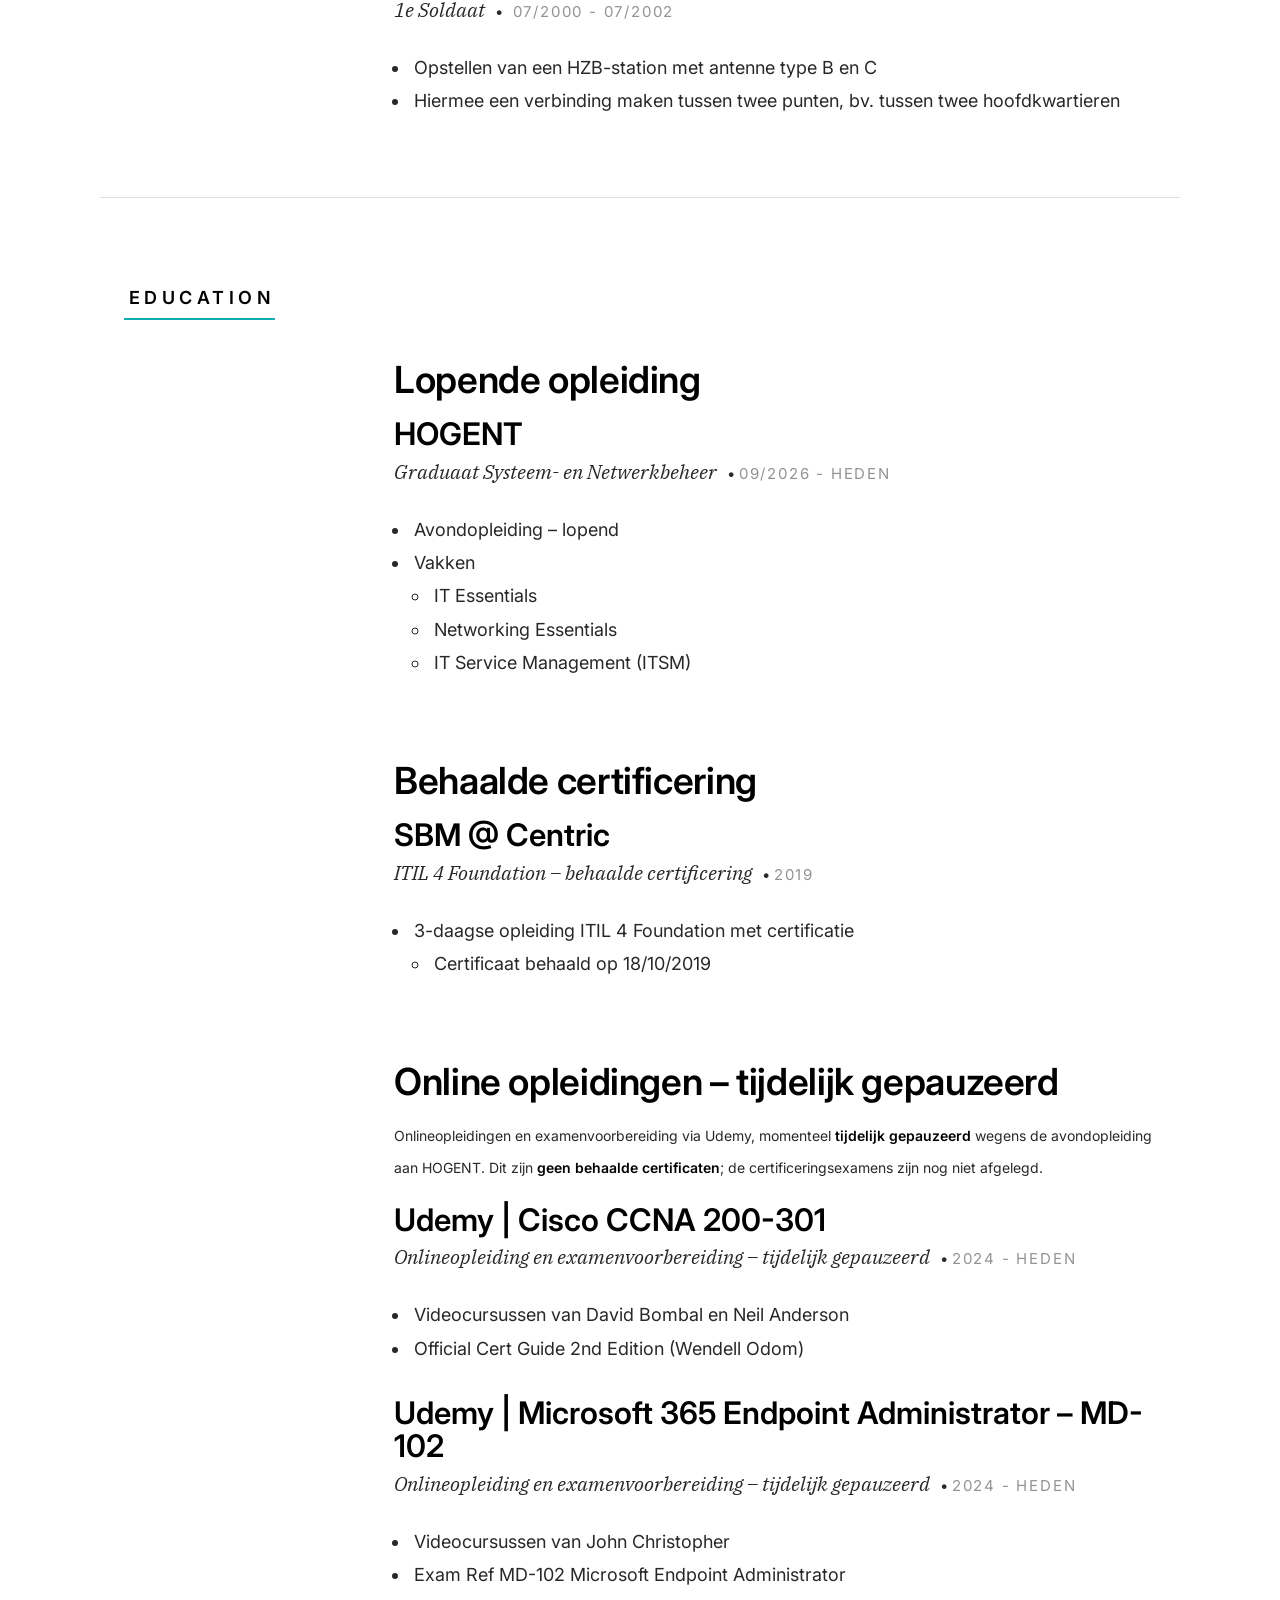
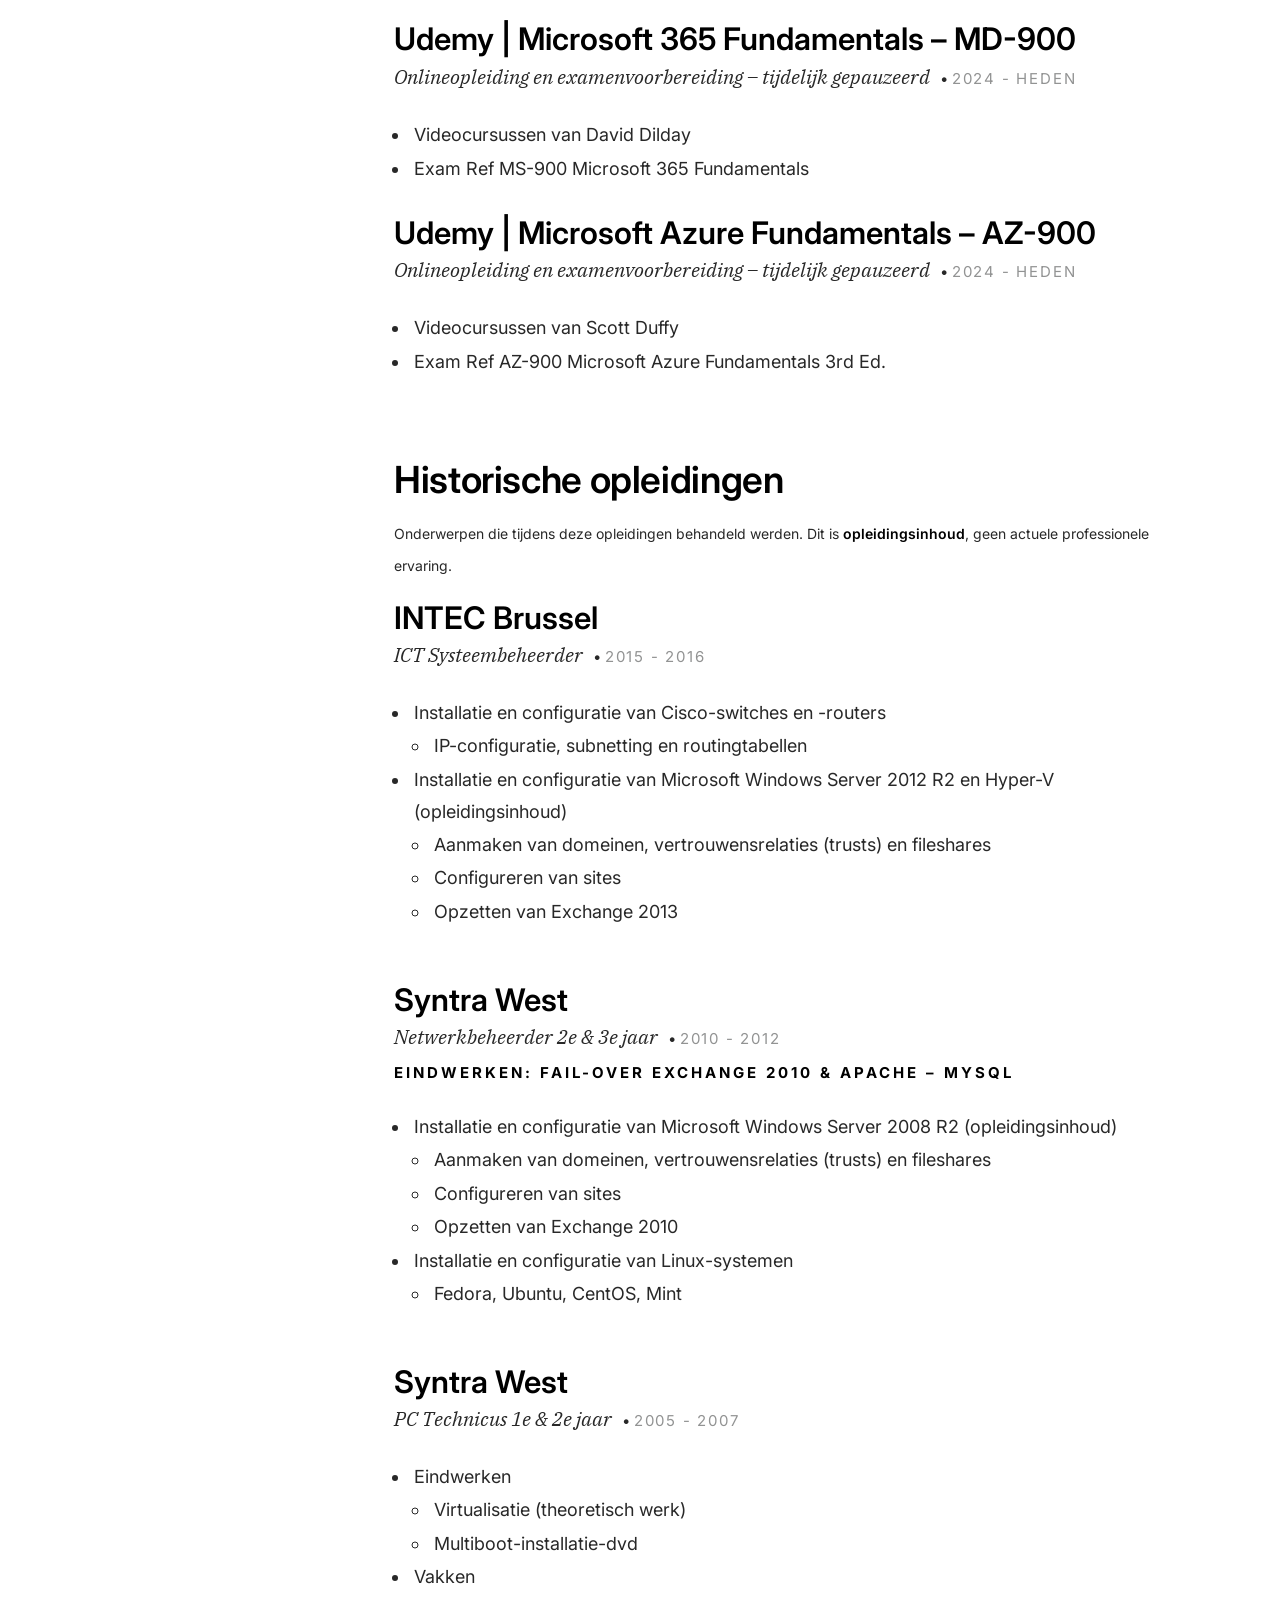
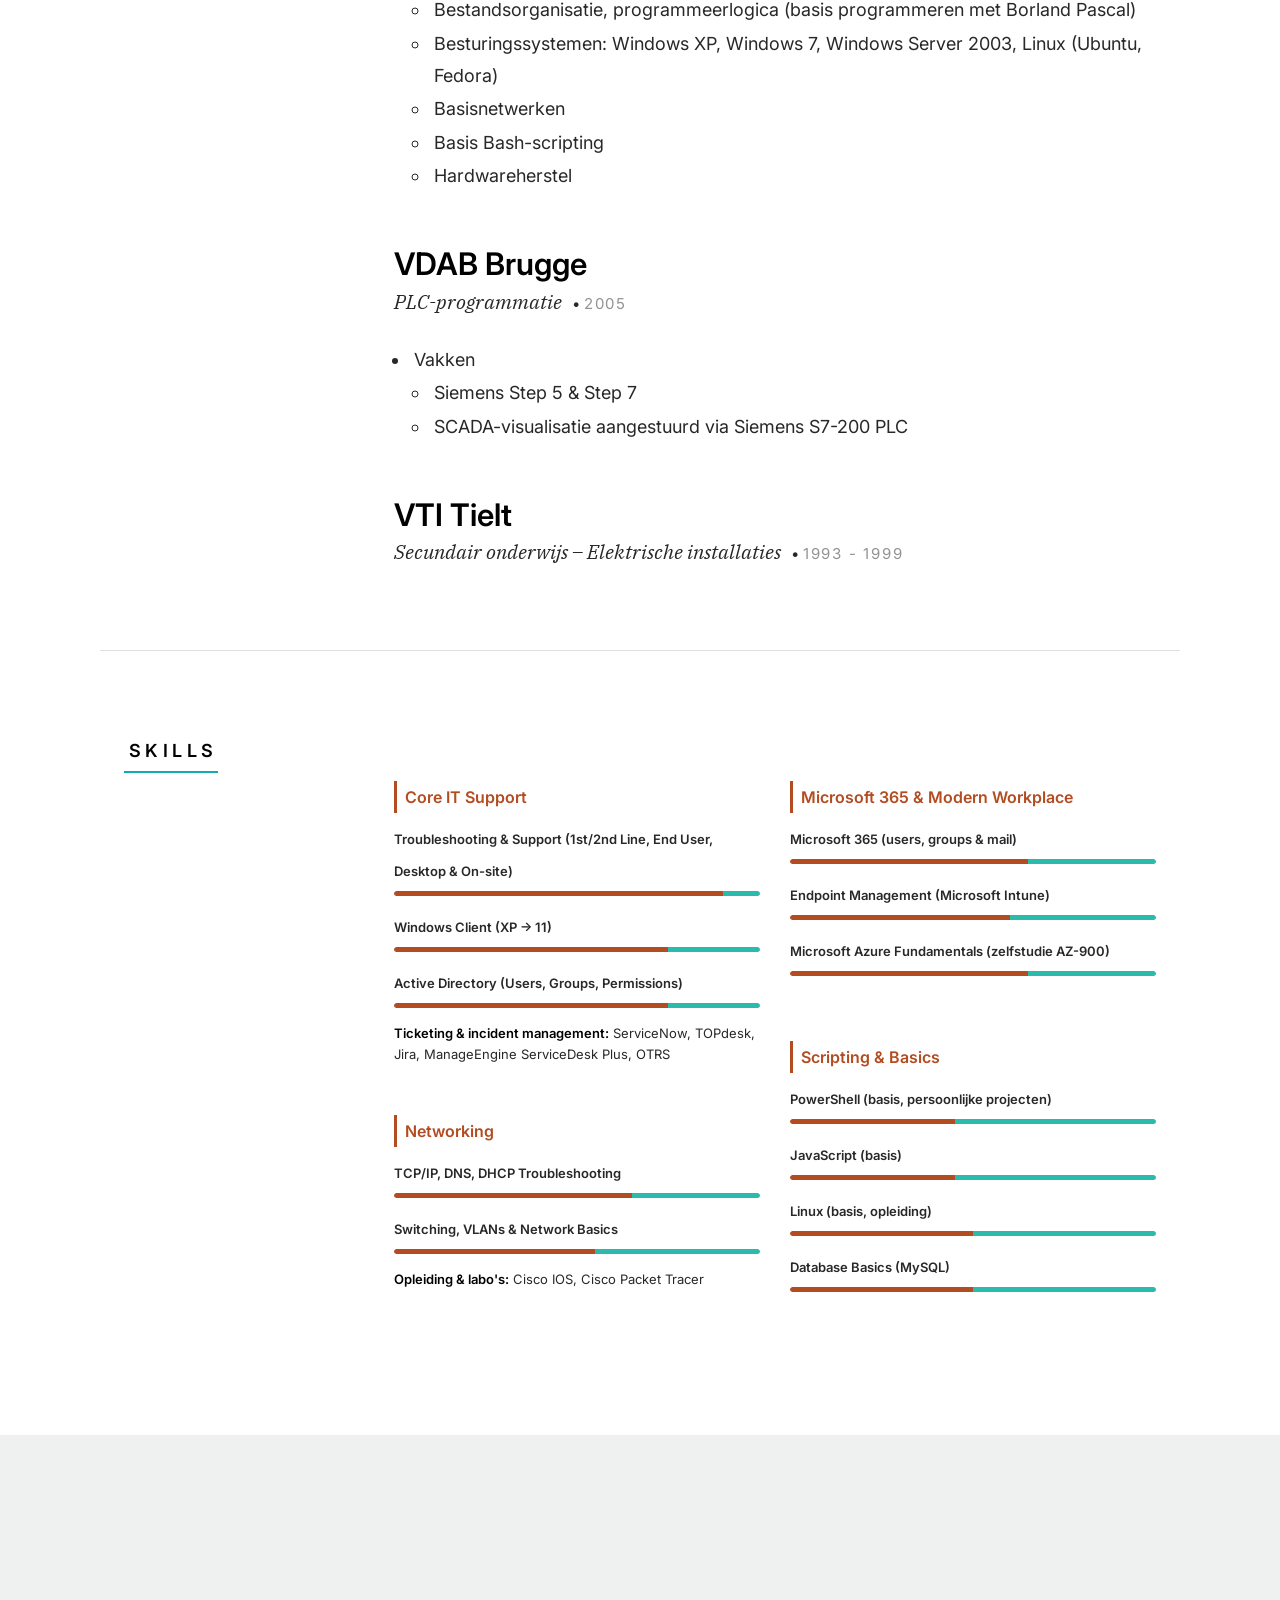
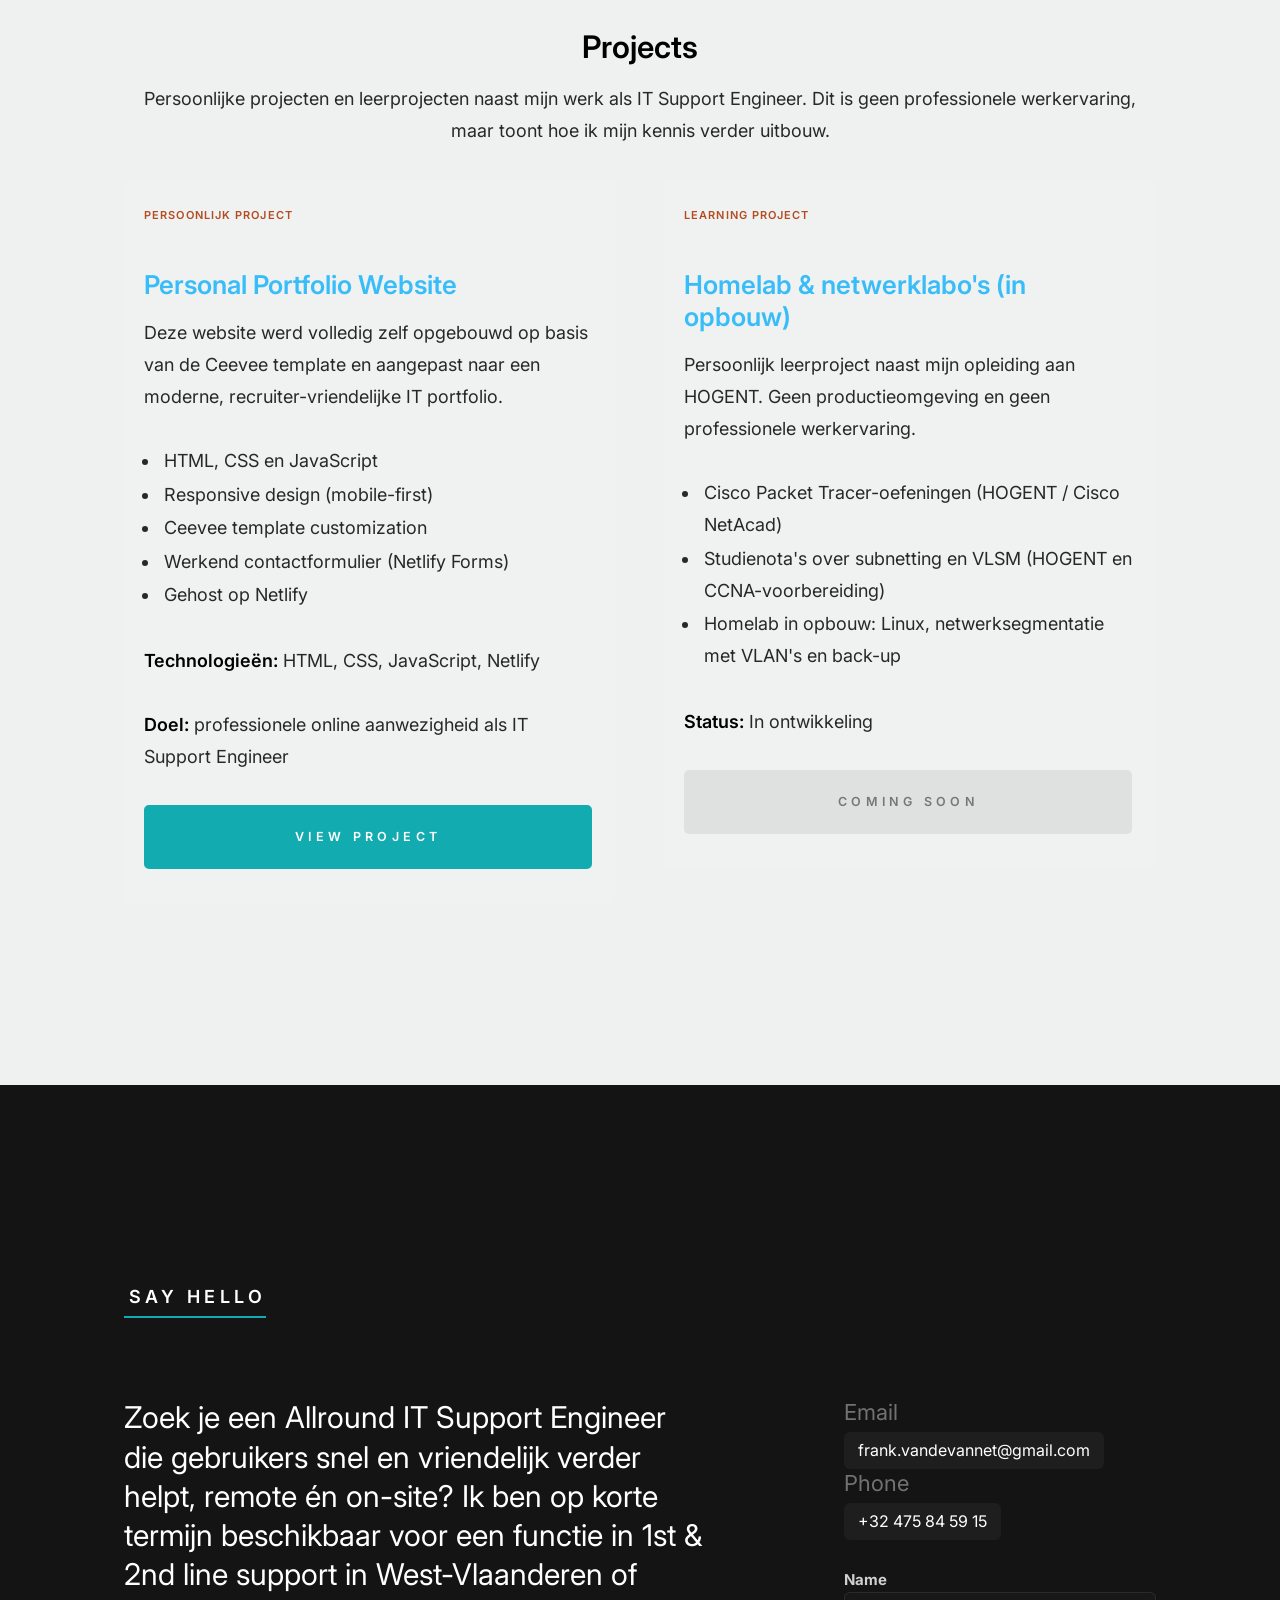
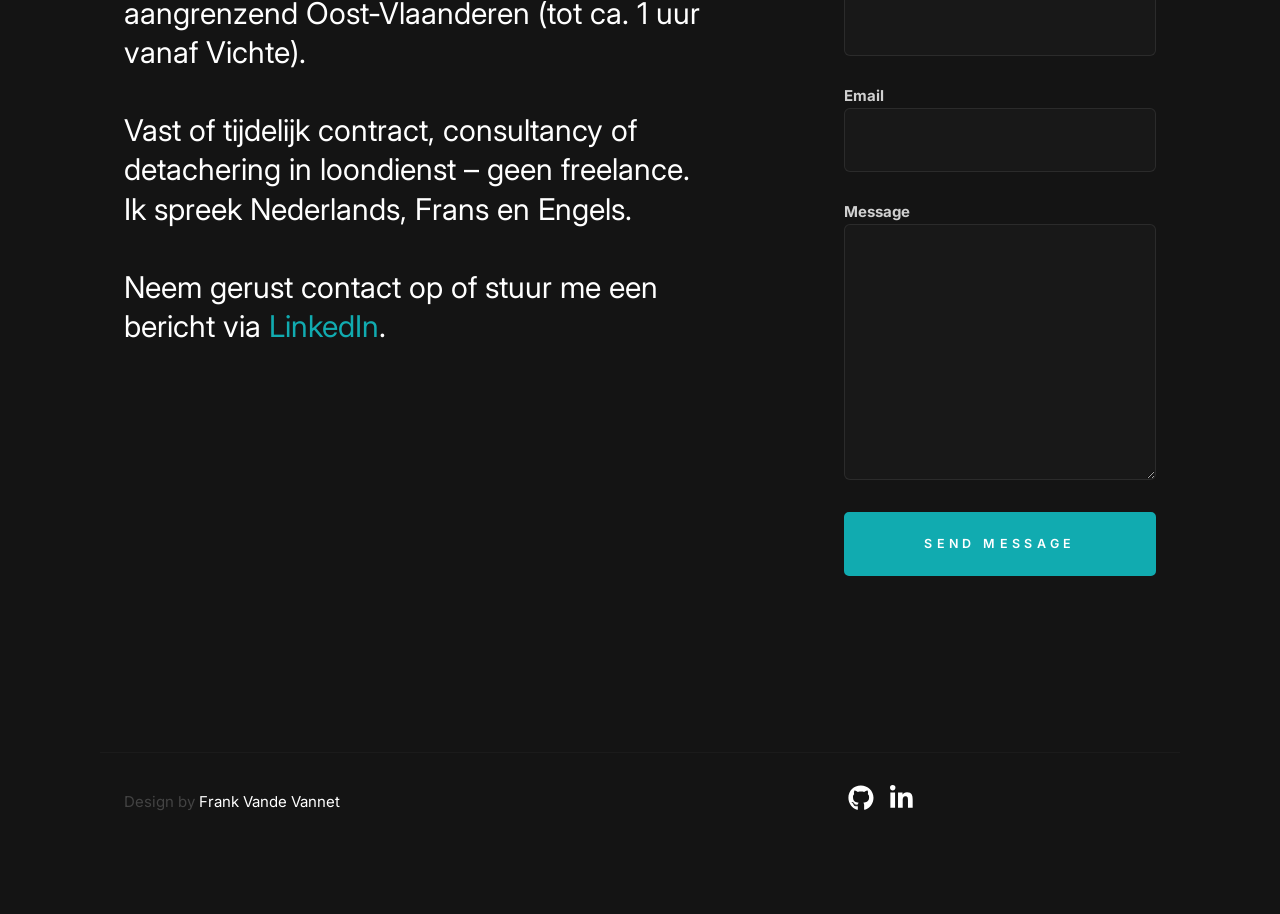
==== commit 27b332ff: "Opleidingen VDAB: SCADA-vak herformuleerd "Visualisatiepakket SCADA i.s.m. Siemens S7-200" → "SCADA-" ====
--- a/index.html
+++ b/index.html
@@ -627,7 +627,7 @@
                 <li>Vakken
                     <ul>
                         <li>Siemens Step 5 &amp; Step 7</li>
-                        <li>Visualisatiepakket SCADA i.s.m. Siemens S7-200</li>
+                        <li>SCADA-visualisatie aangestuurd via Siemens S7-200 PLC</li>
                     </ul>
                 </li>
             </ul>
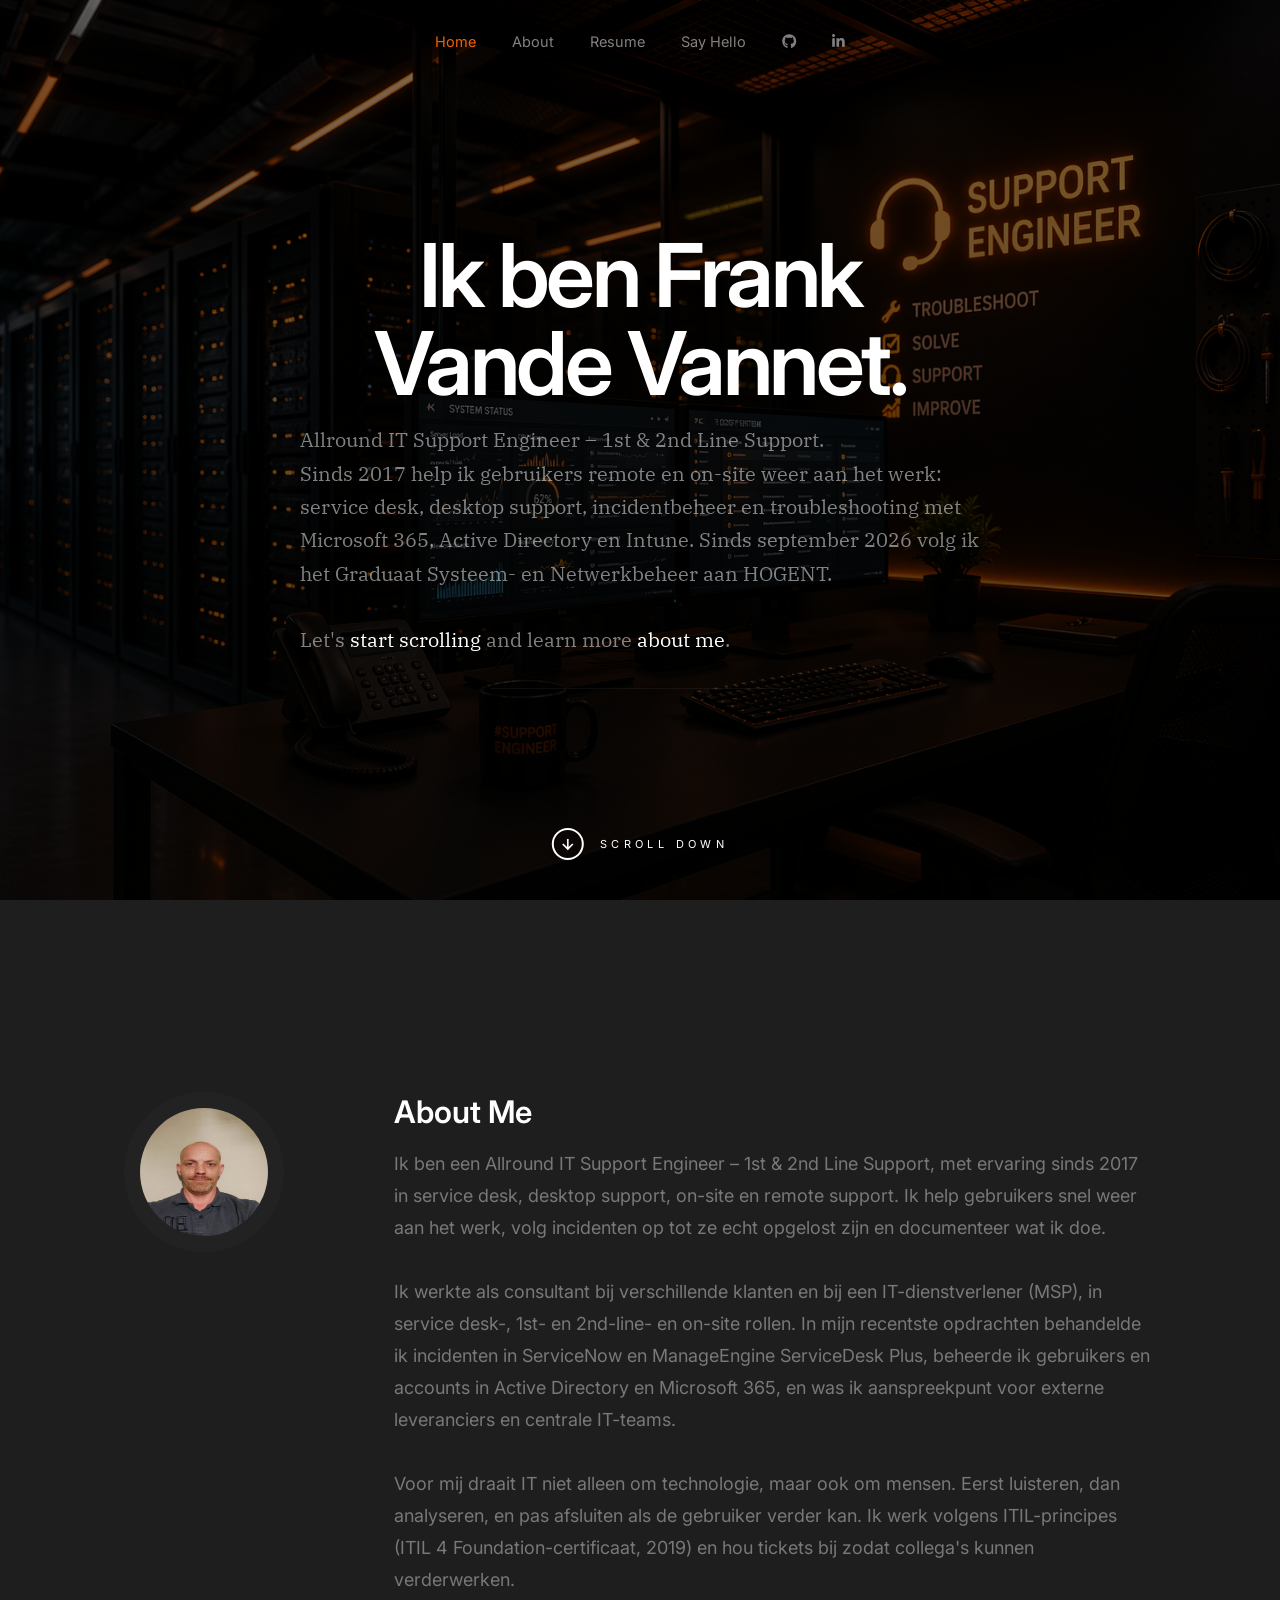
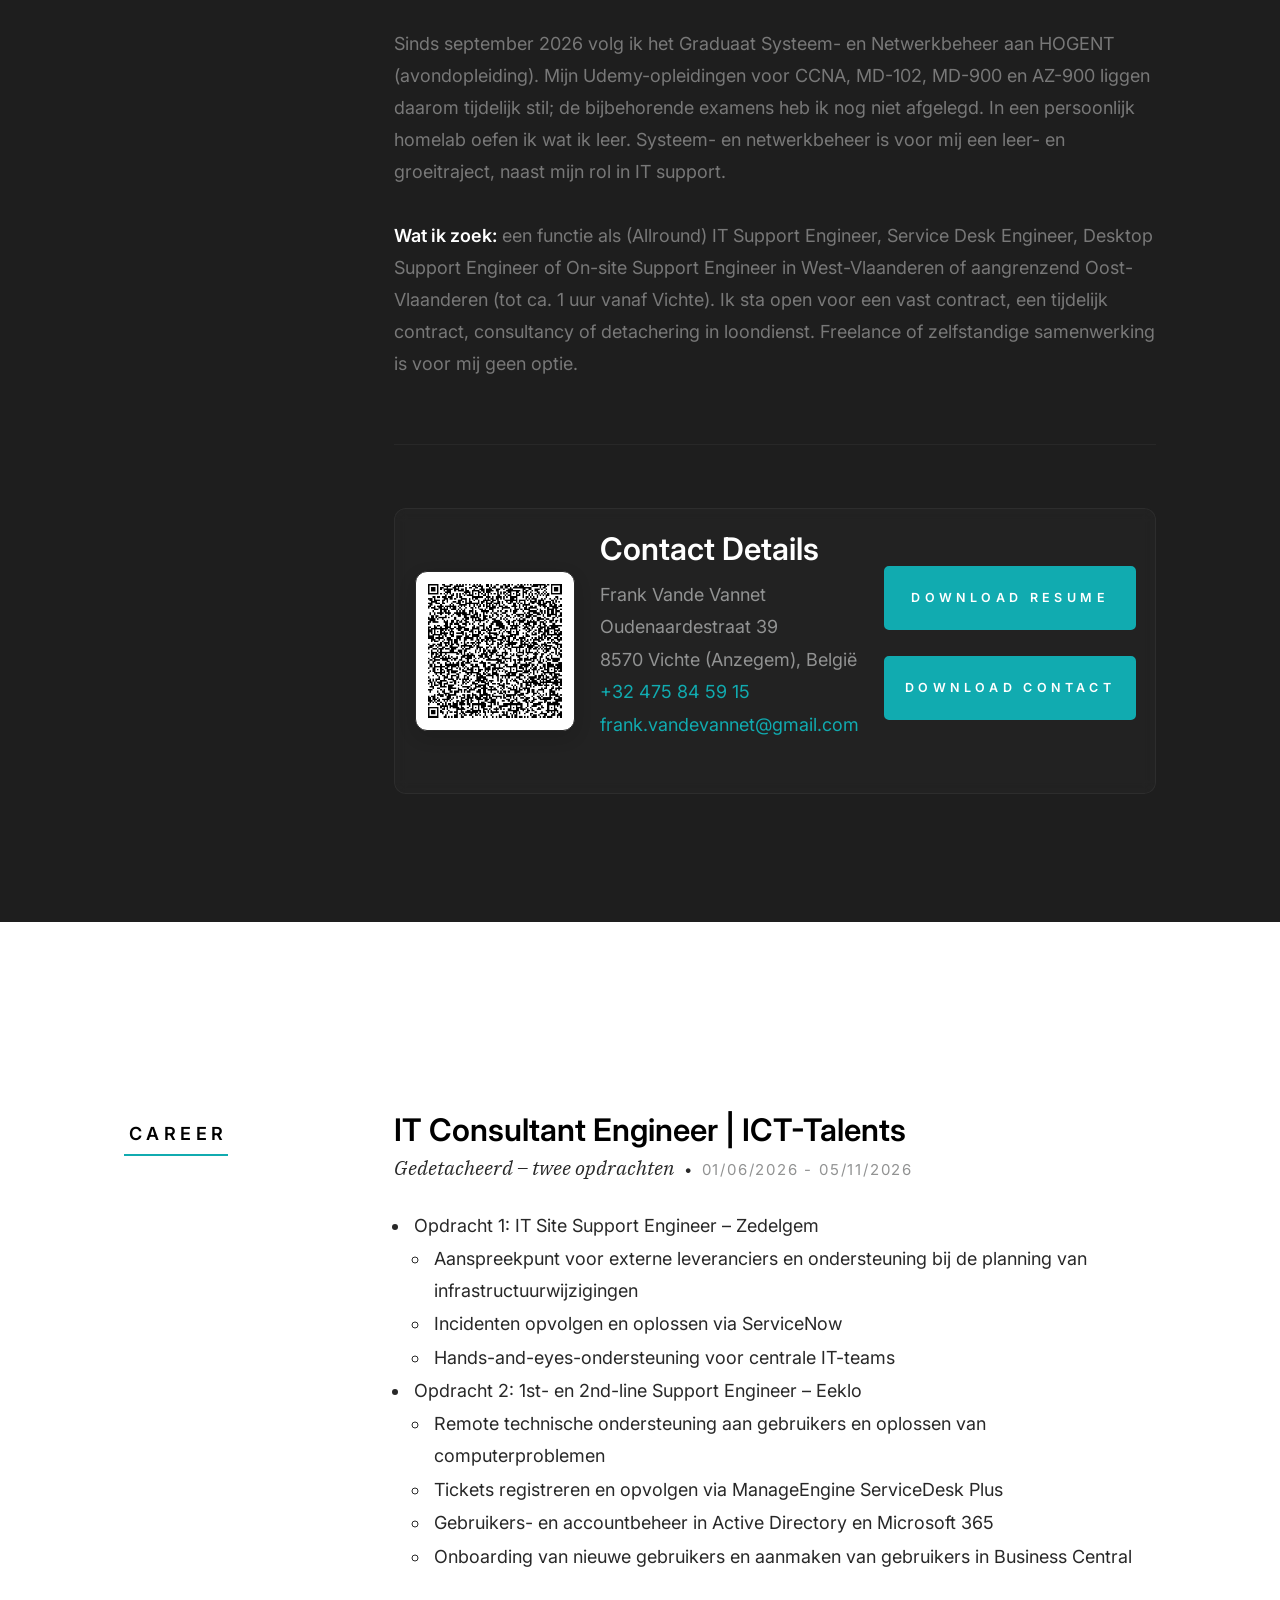
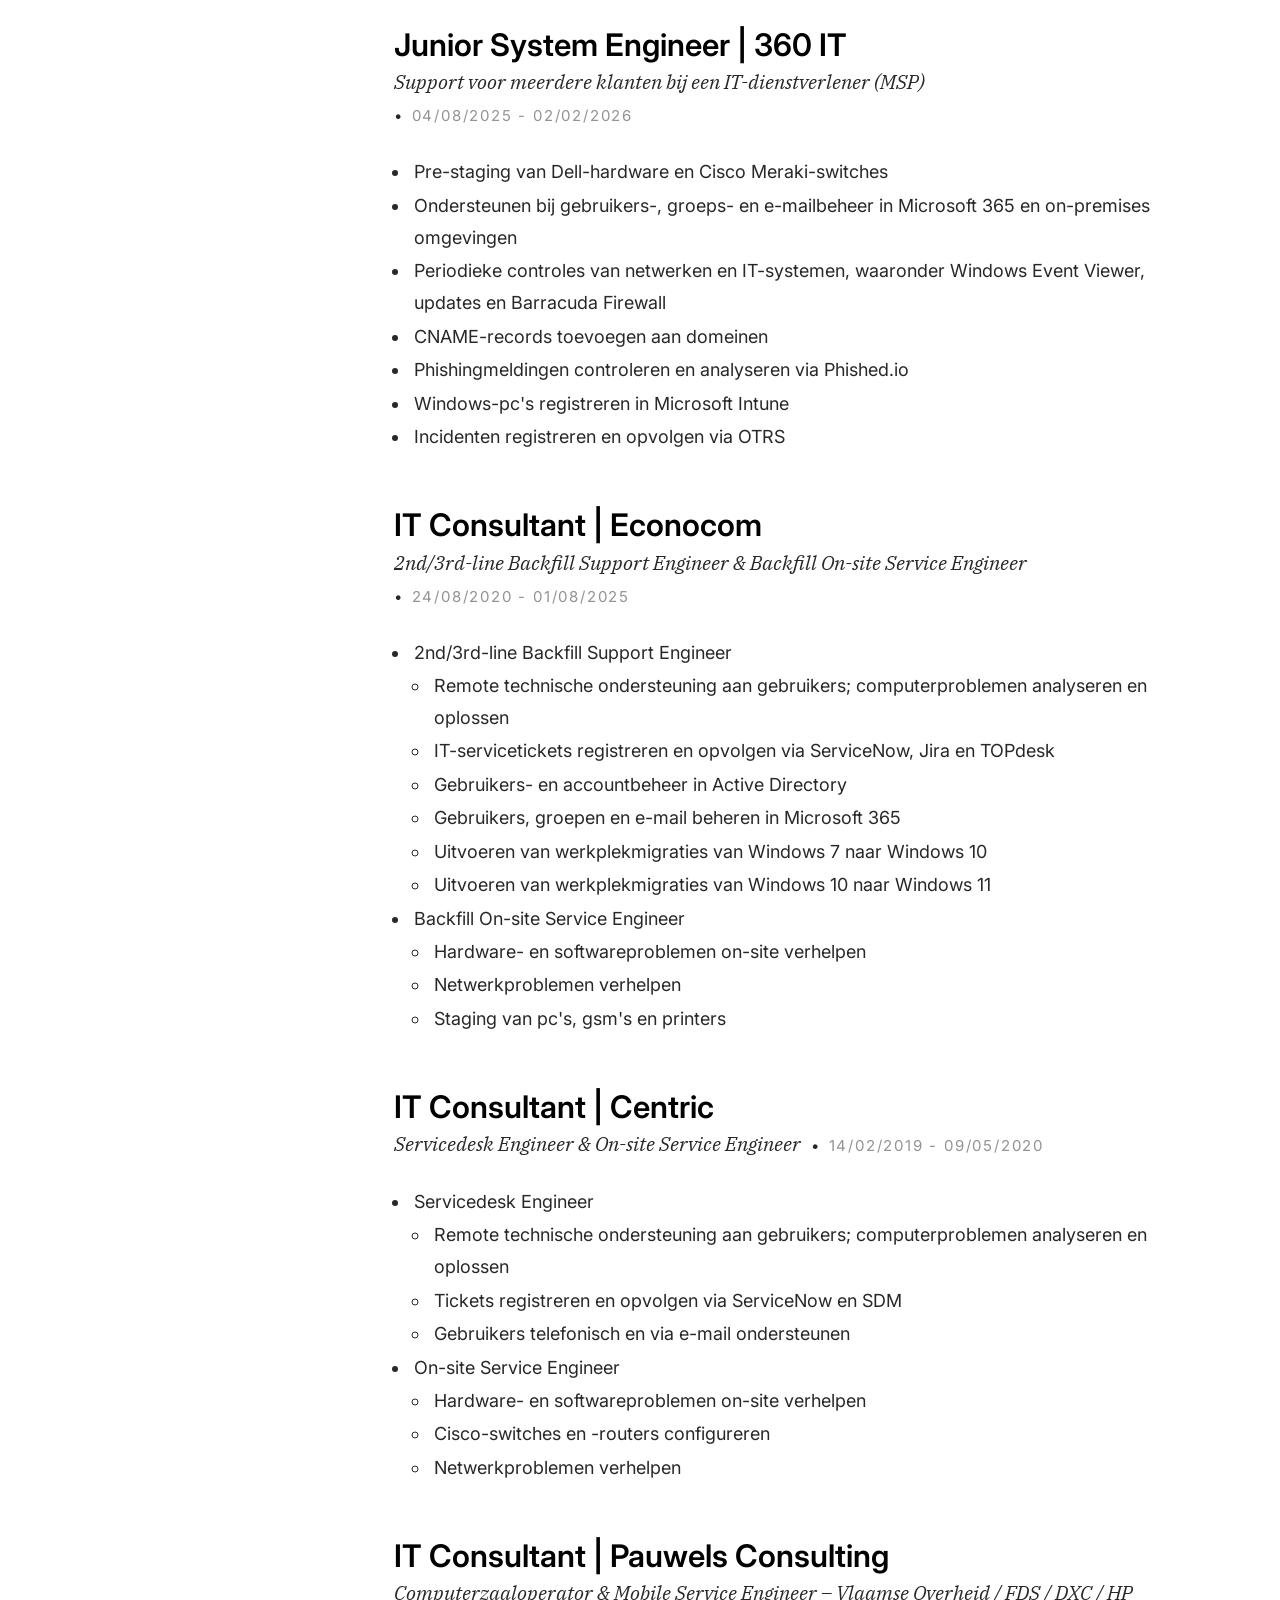
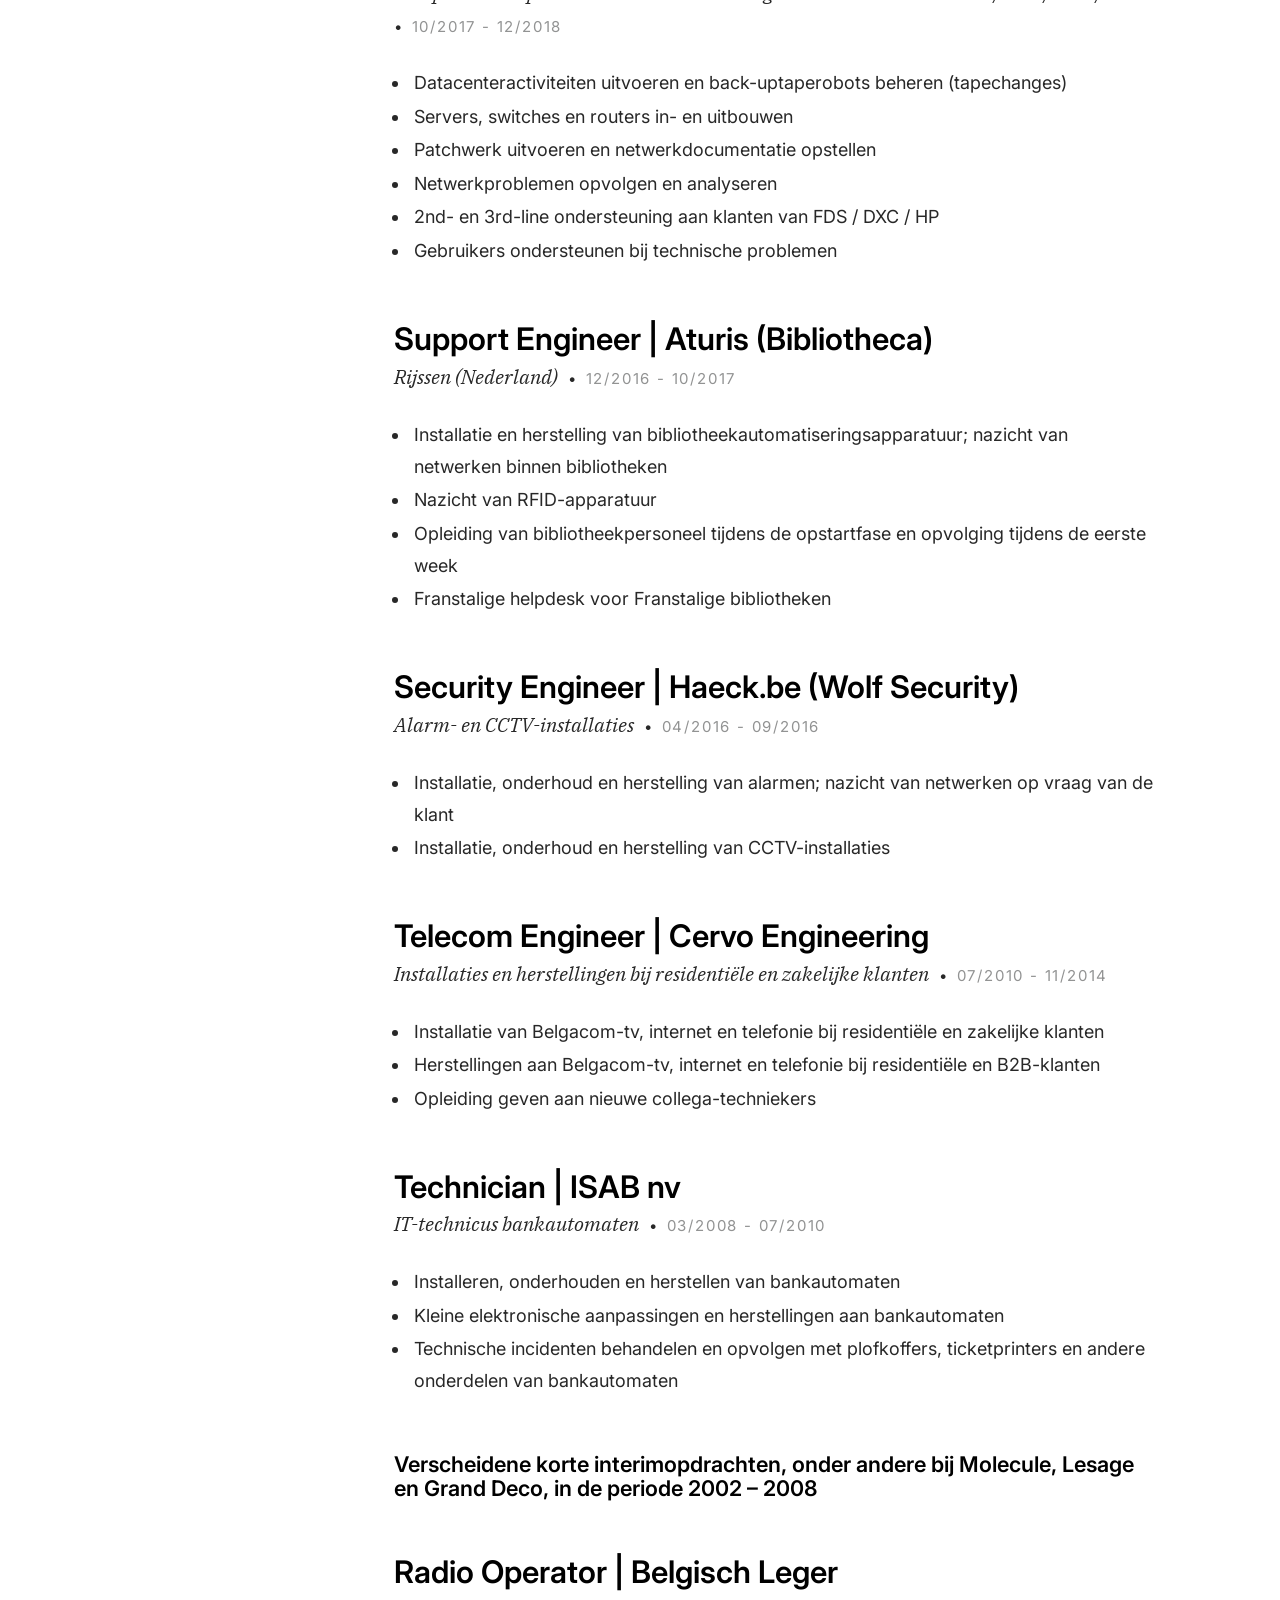
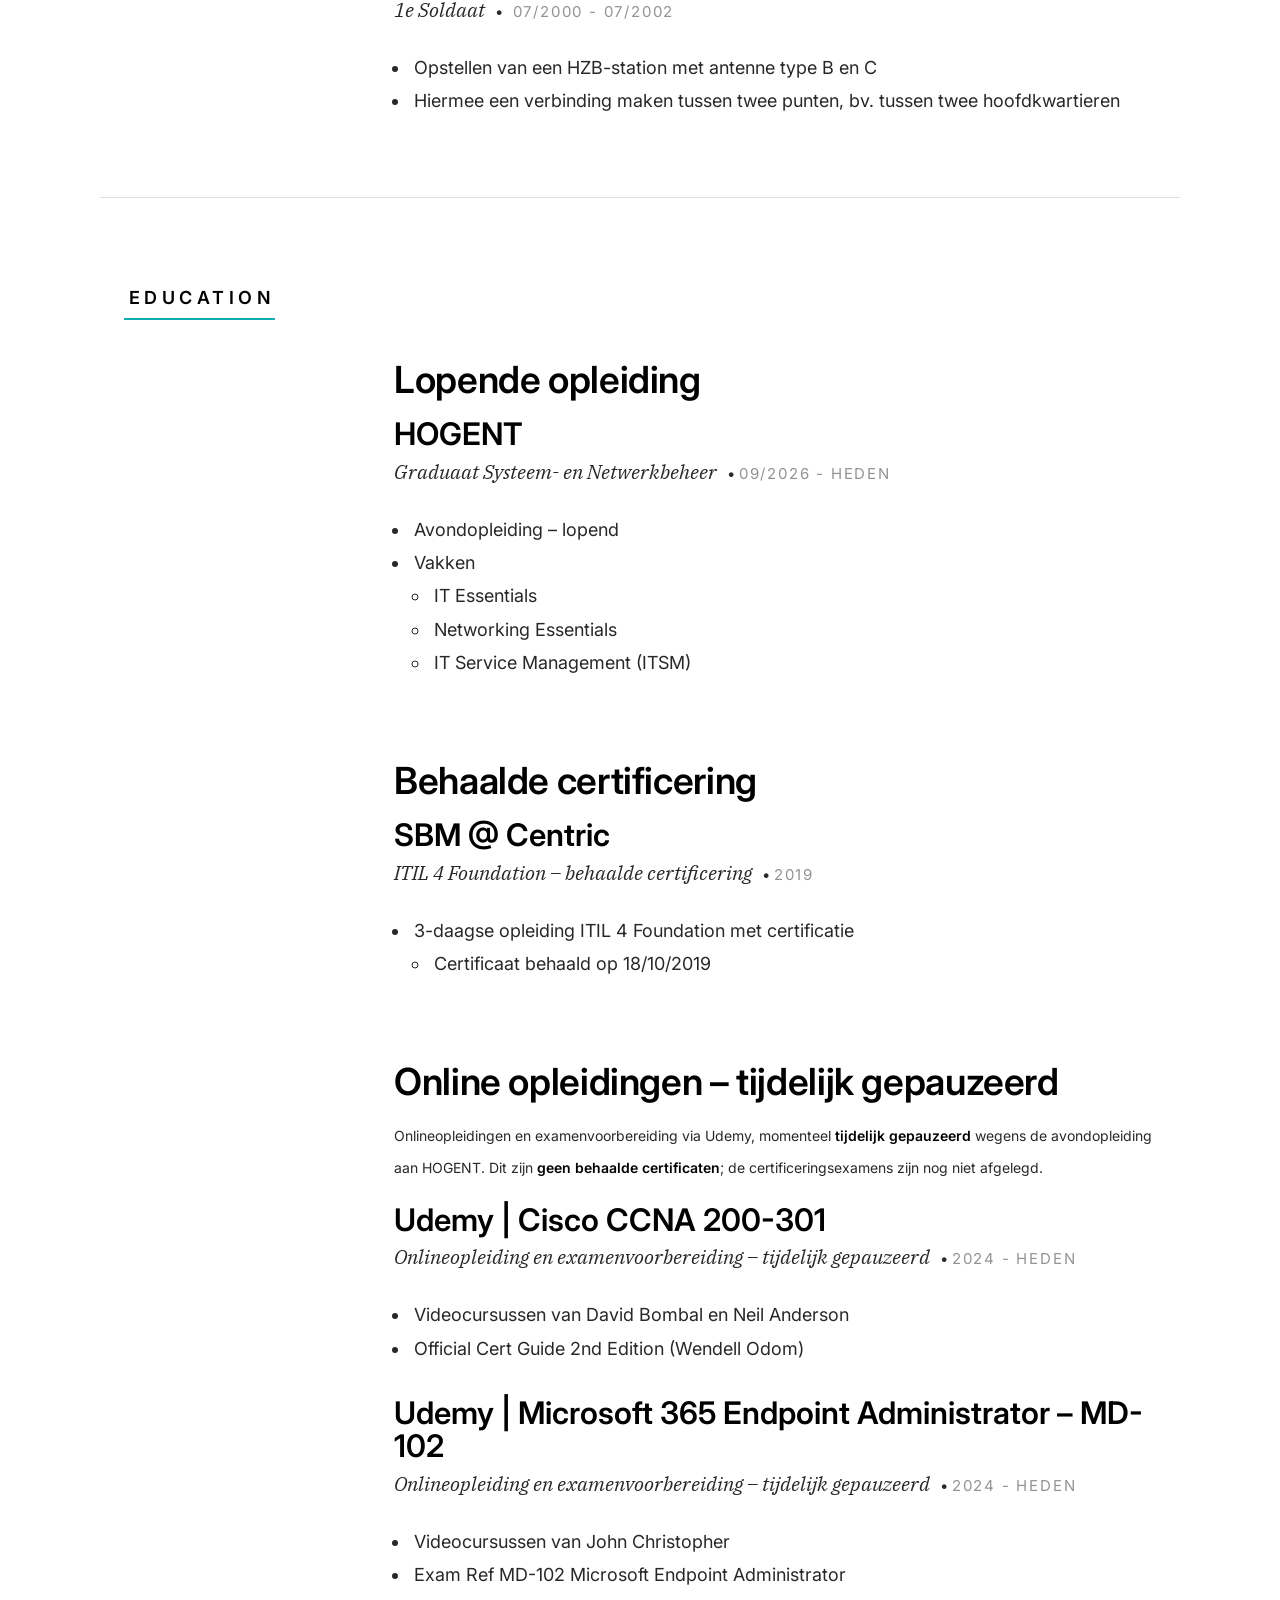
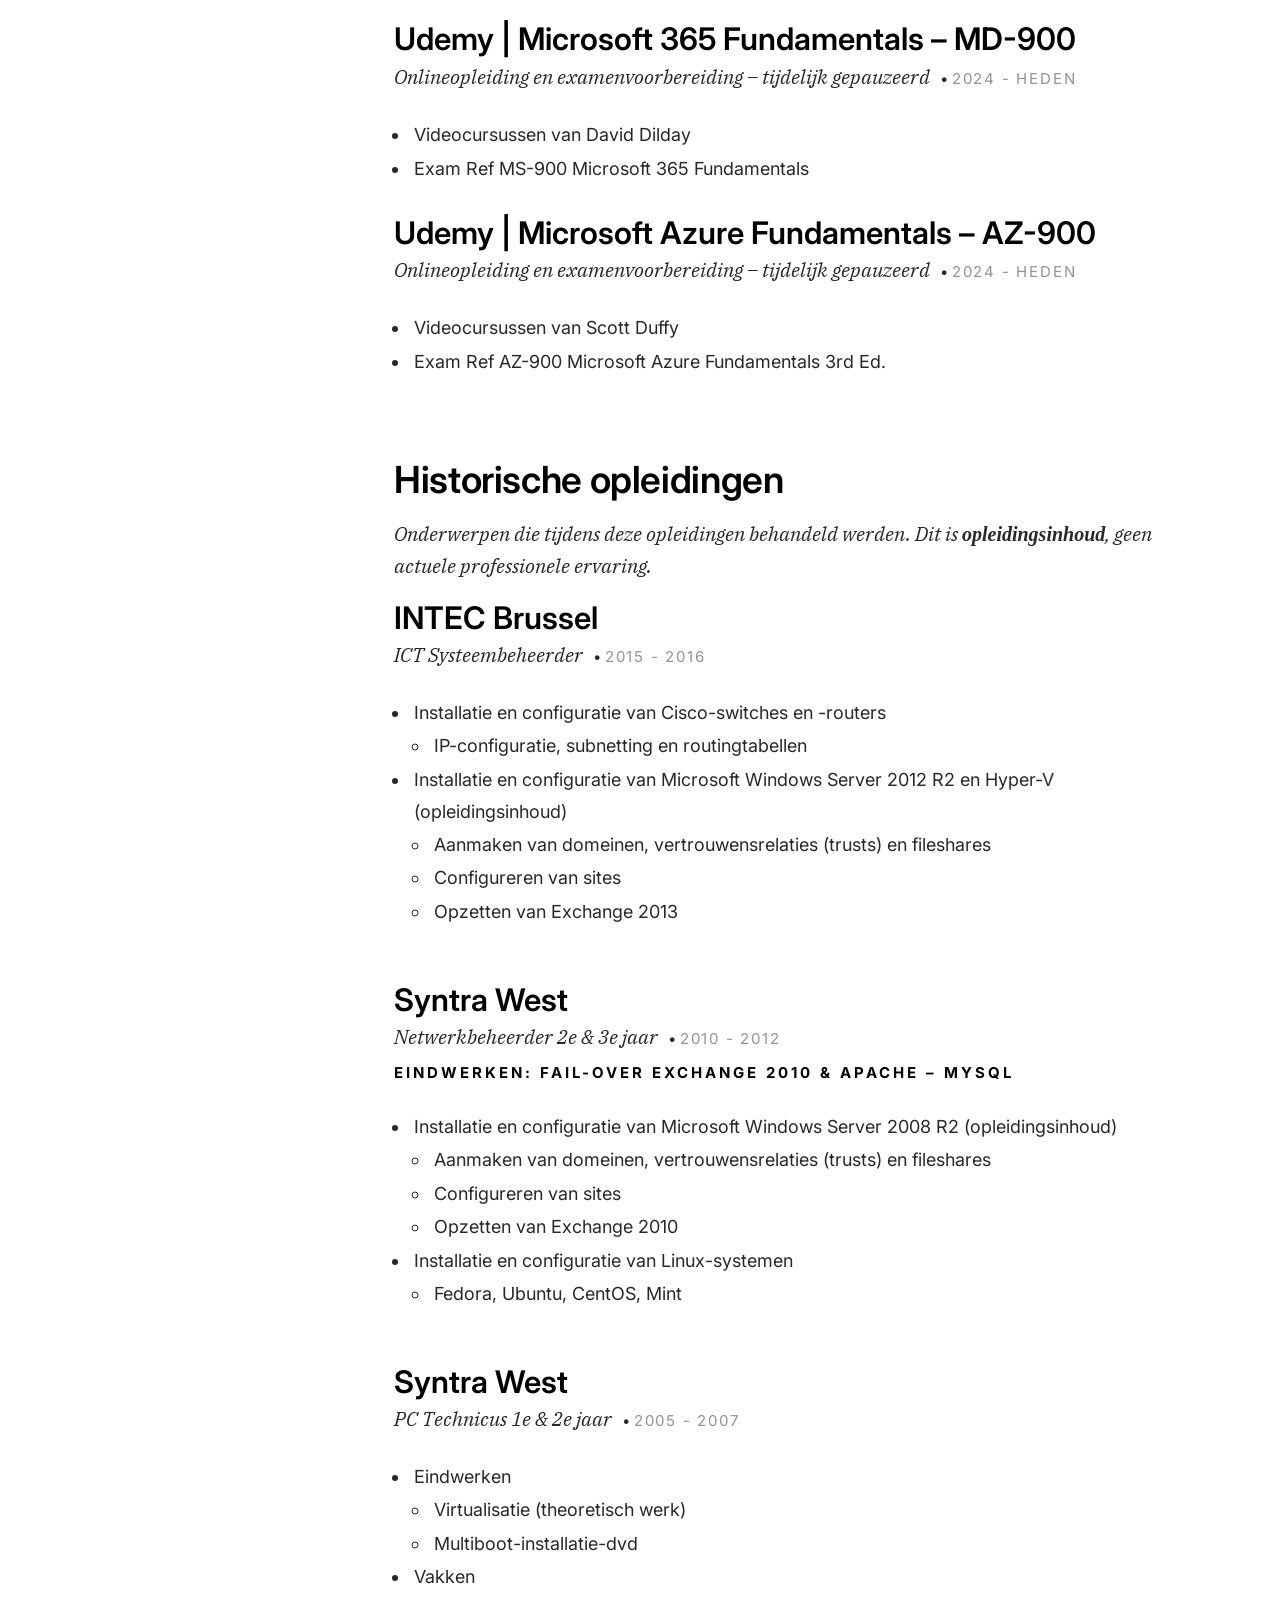
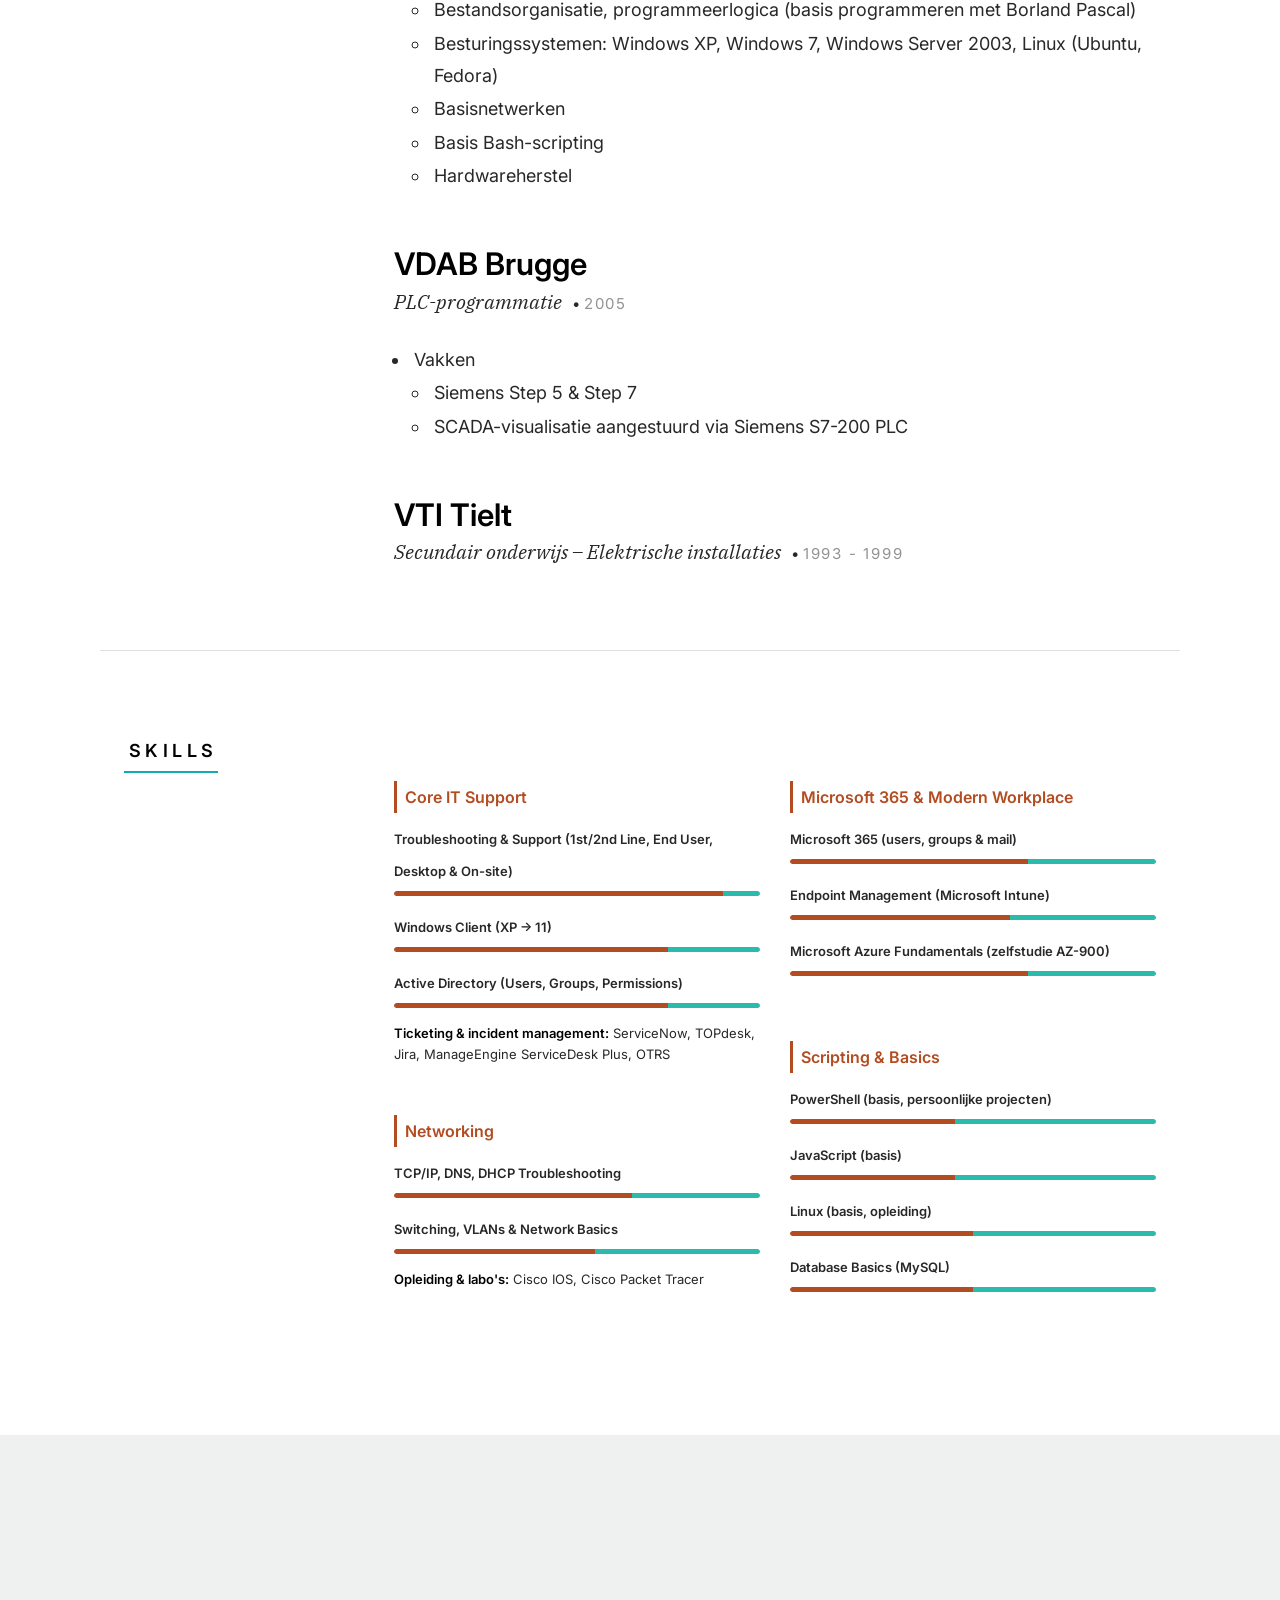
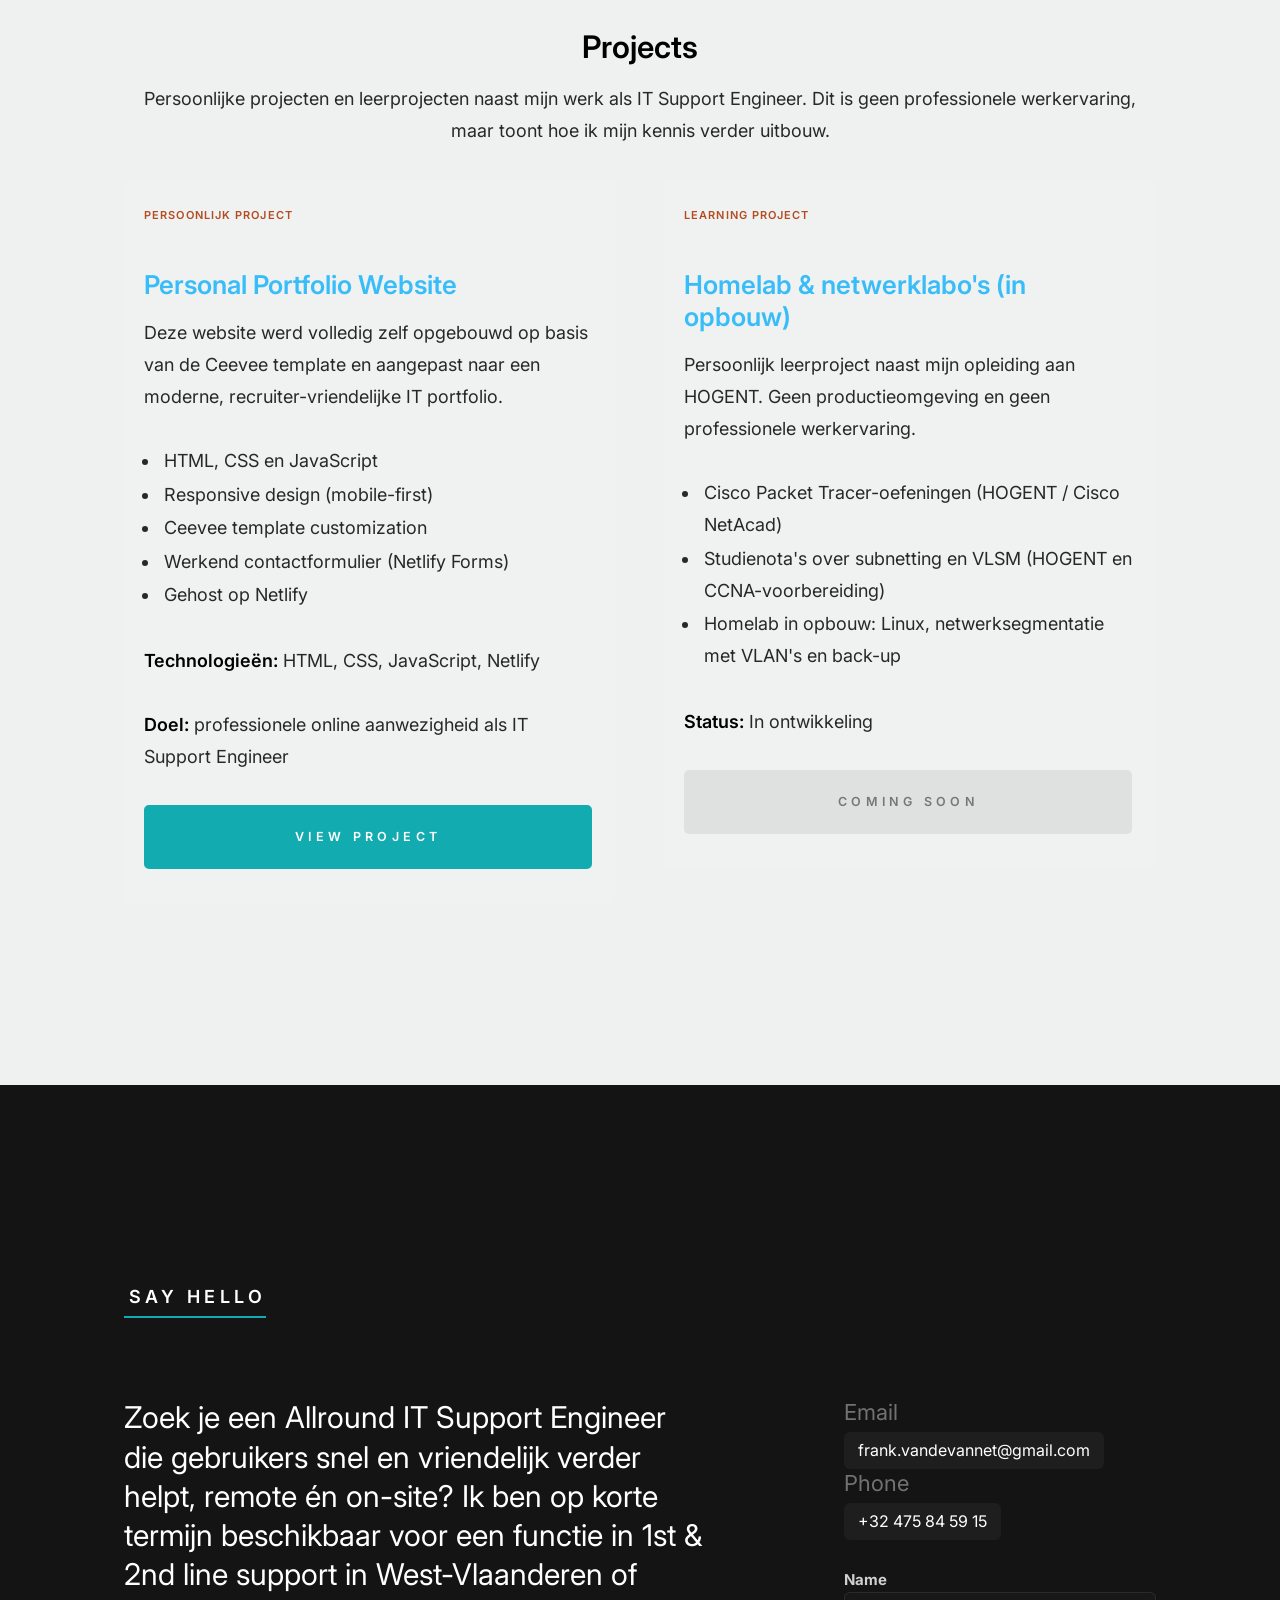
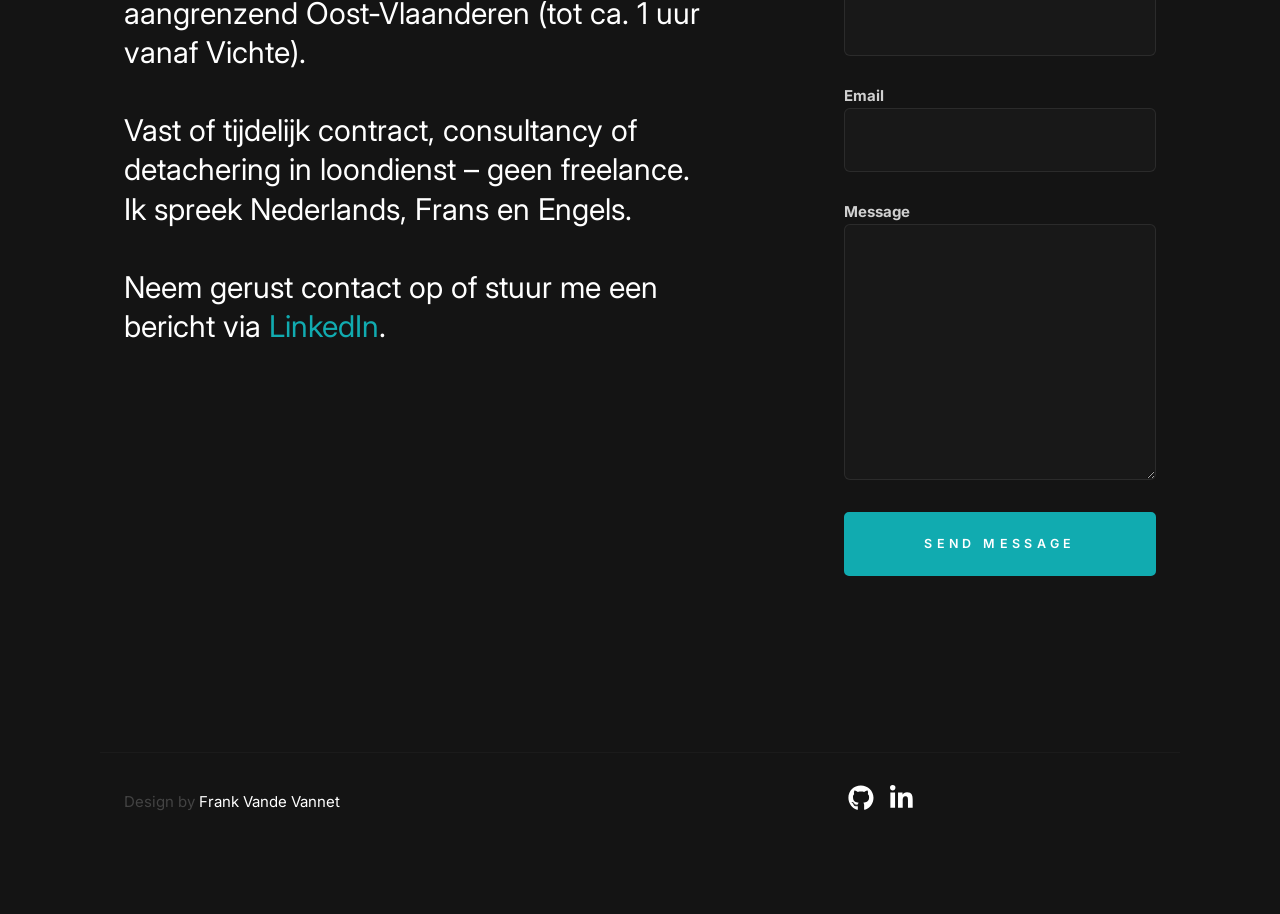
==== commit 0c3a5dd6: "Historische opleidingen: toelichting in dezelfde typografie als functietitels Nieuwe modifier .resum" ====
--- a/index.html
+++ b/index.html
@@ -541,7 +541,7 @@
 
         <!-- 📚 Historische opleidingen -->
         <h2 class="resume-subtitle">Historische opleidingen</h2>
-        <p class="resume-note">Onderwerpen die tijdens deze opleidingen behandeld werden. Dit is <strong>opleidingsinhoud</strong>, geen actuele professionele ervaring.</p>
+        <p class="resume-note resume-note--meta">Onderwerpen die tijdens deze opleidingen behandeld werden. Dit is <strong>opleidingsinhoud</strong>, geen actuele professionele ervaring.</p>
         <div class="resume-block"> <!-- s-Training__section -->
             <div class="resume-block__header">
                 <h4 class="h3">INTEC Brussel</h4>
--- a/css/styles.css
+++ b/css/styles.css
@@ -2773,6 +2773,18 @@
     margin-bottom: 2rem;
 }
 
+/* toelichting met dezelfde typografie als .resume-block__header-meta (bv. "ICT Systeembeheerder") */
+.resume-note--meta {
+    font-family: var(--font-2);
+    font-size: calc(var(--text-size) * 1.1111);
+    font-style: italic;
+}
+
+.resume-note--meta strong {
+    font-family: inherit;
+    color: inherit;
+}
+
 /* label boven een projectkaart */
 .project-label {
     display: inline-block;
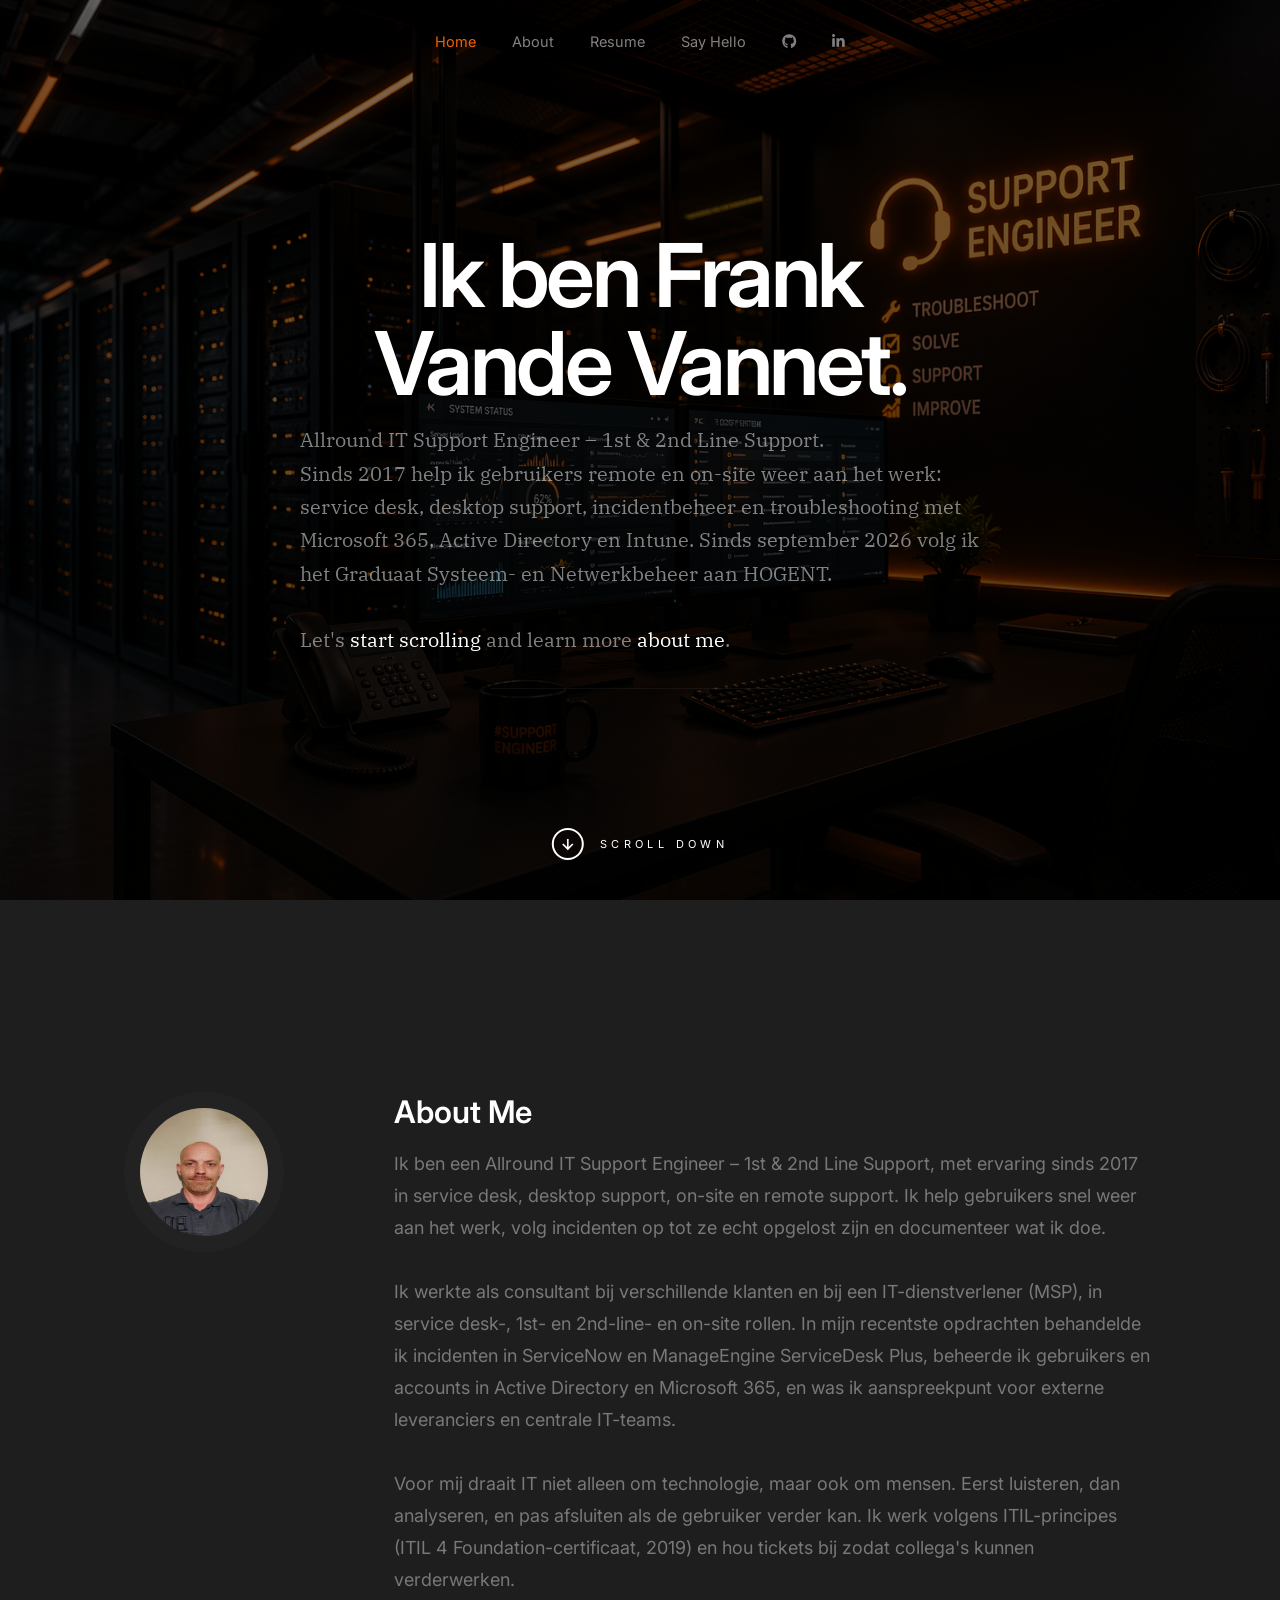
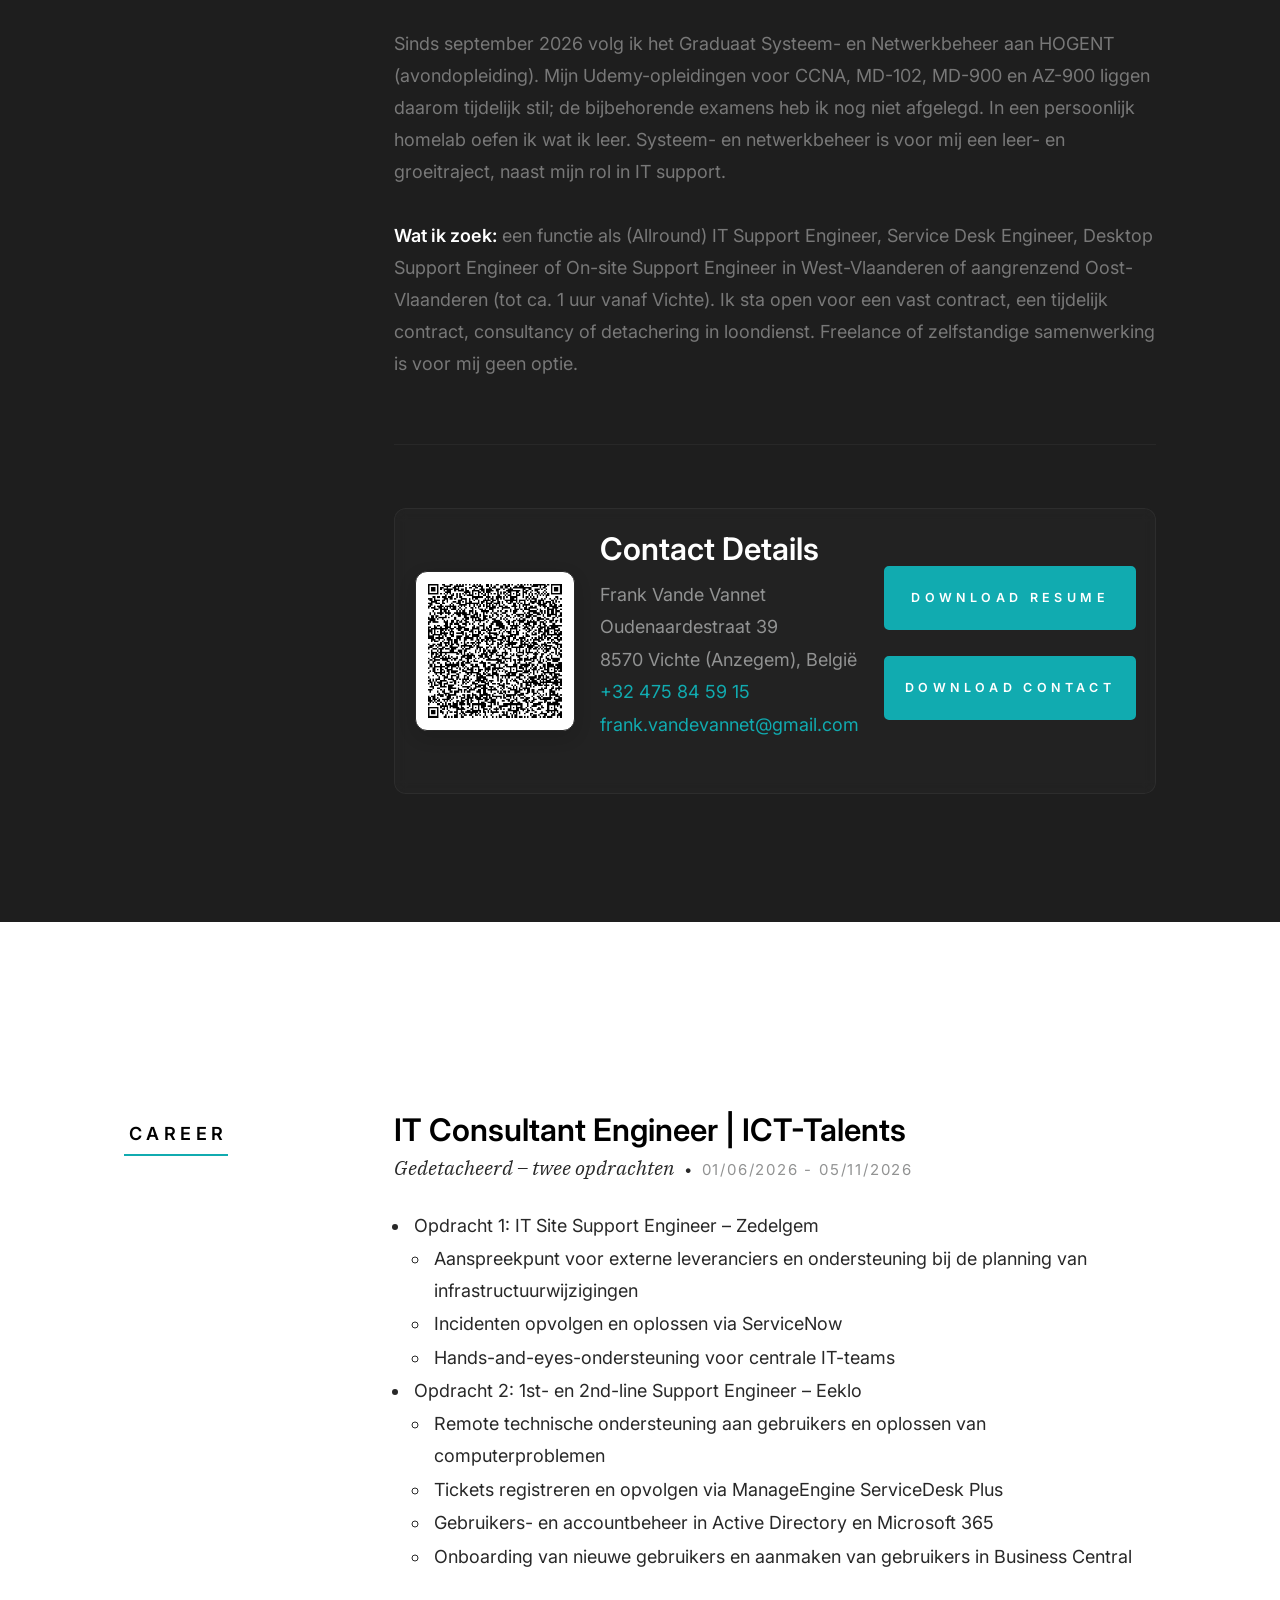
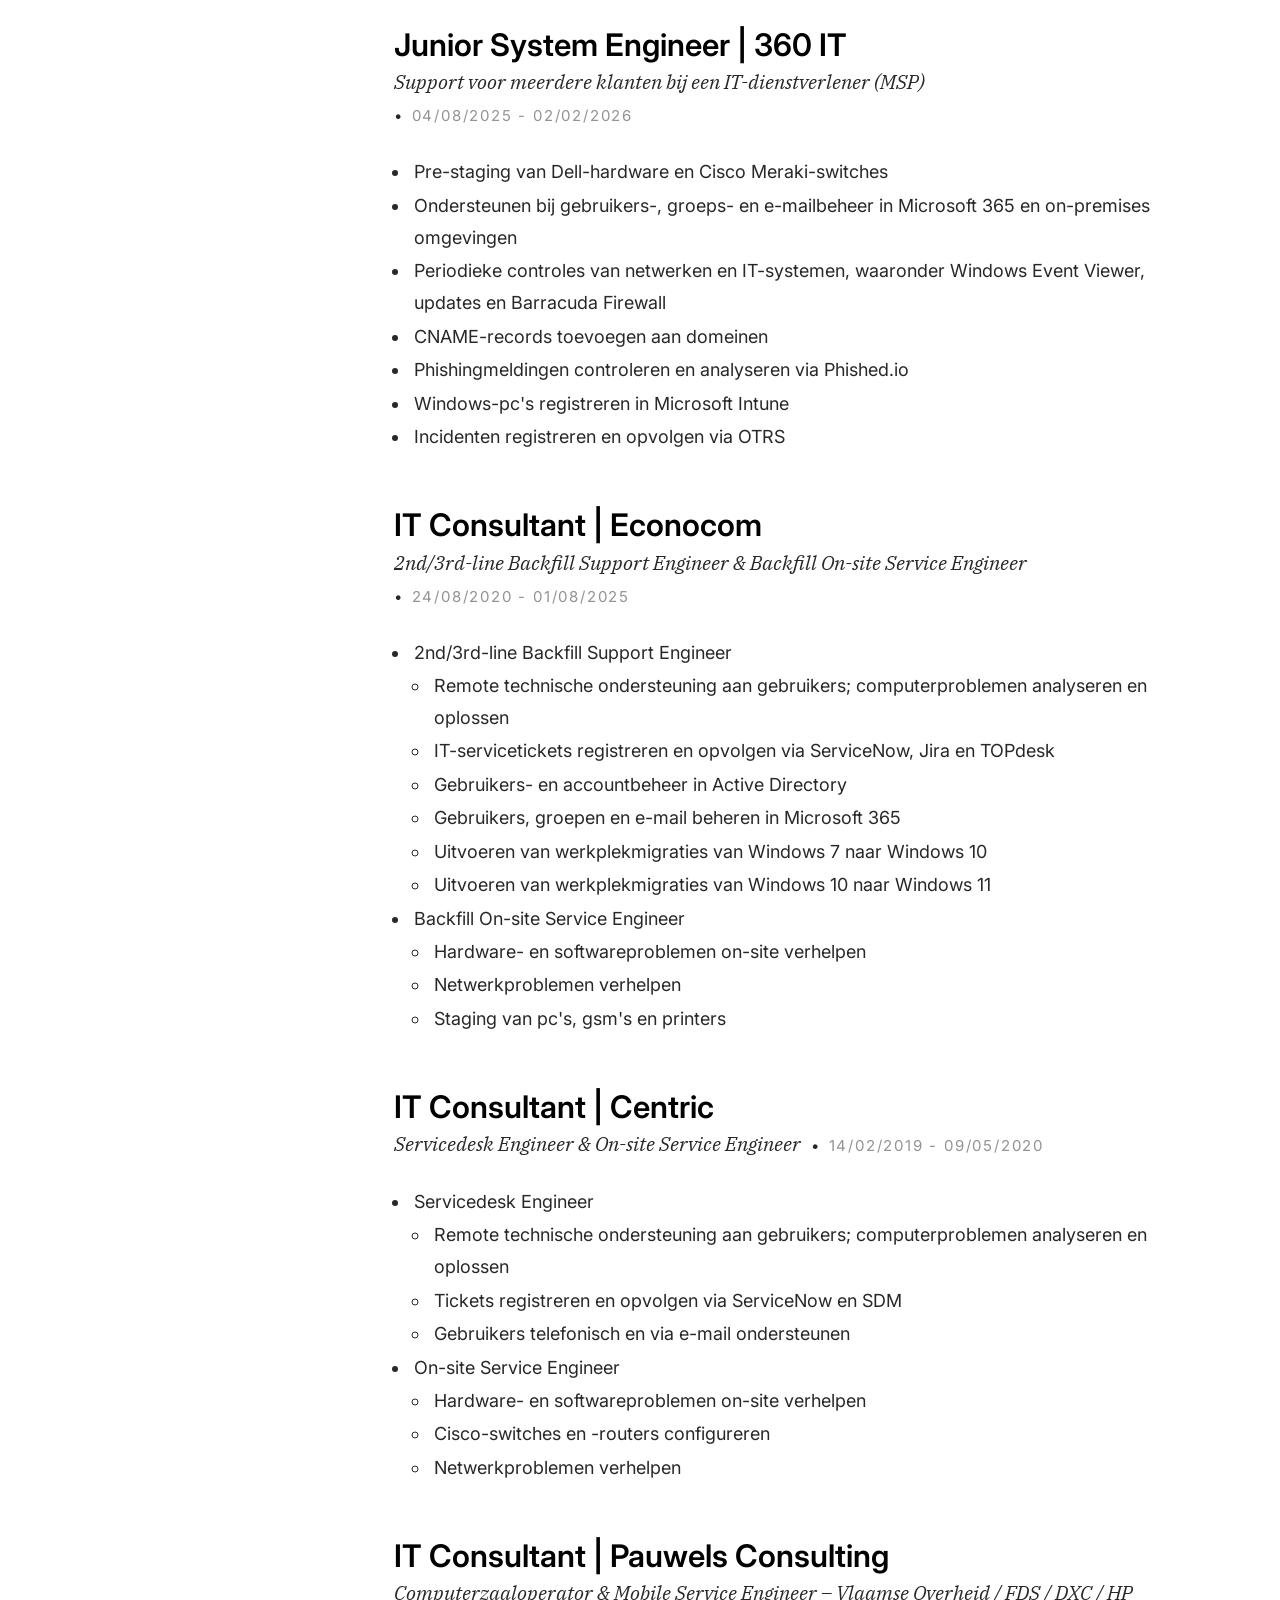
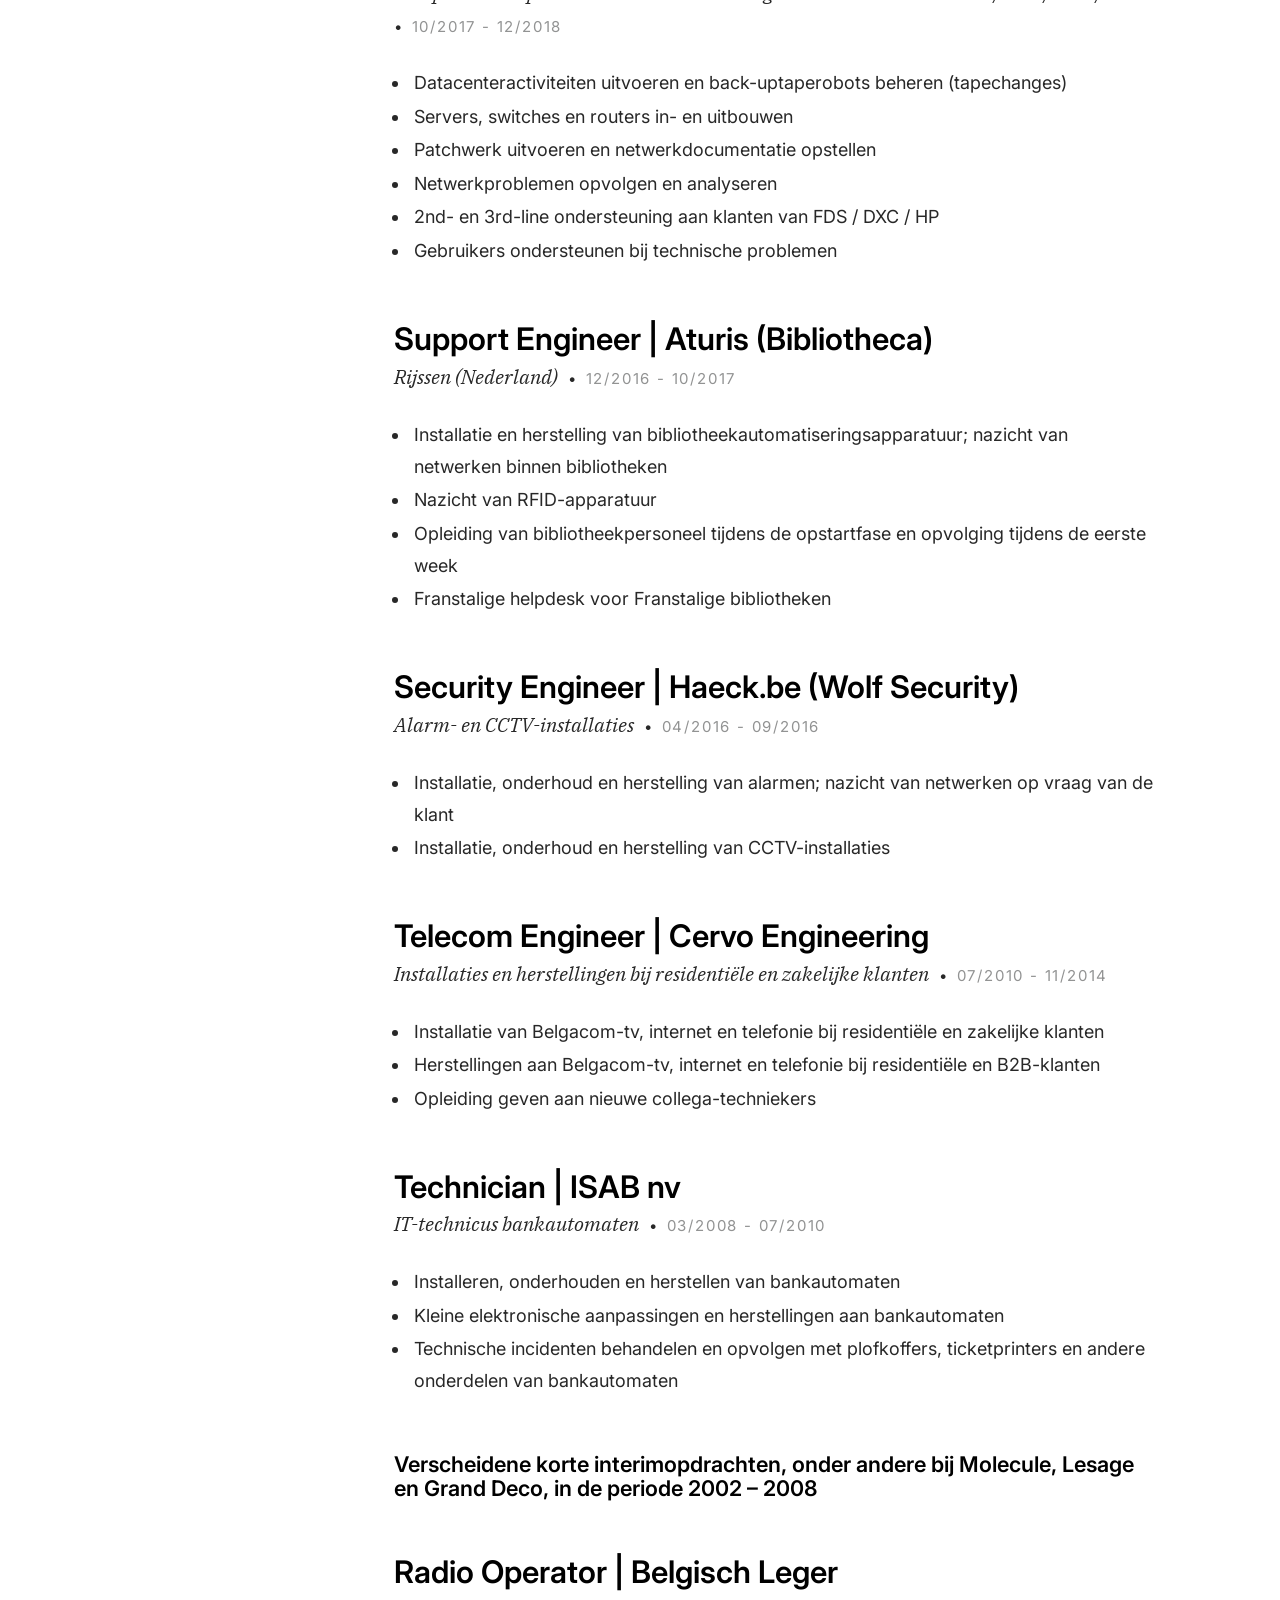
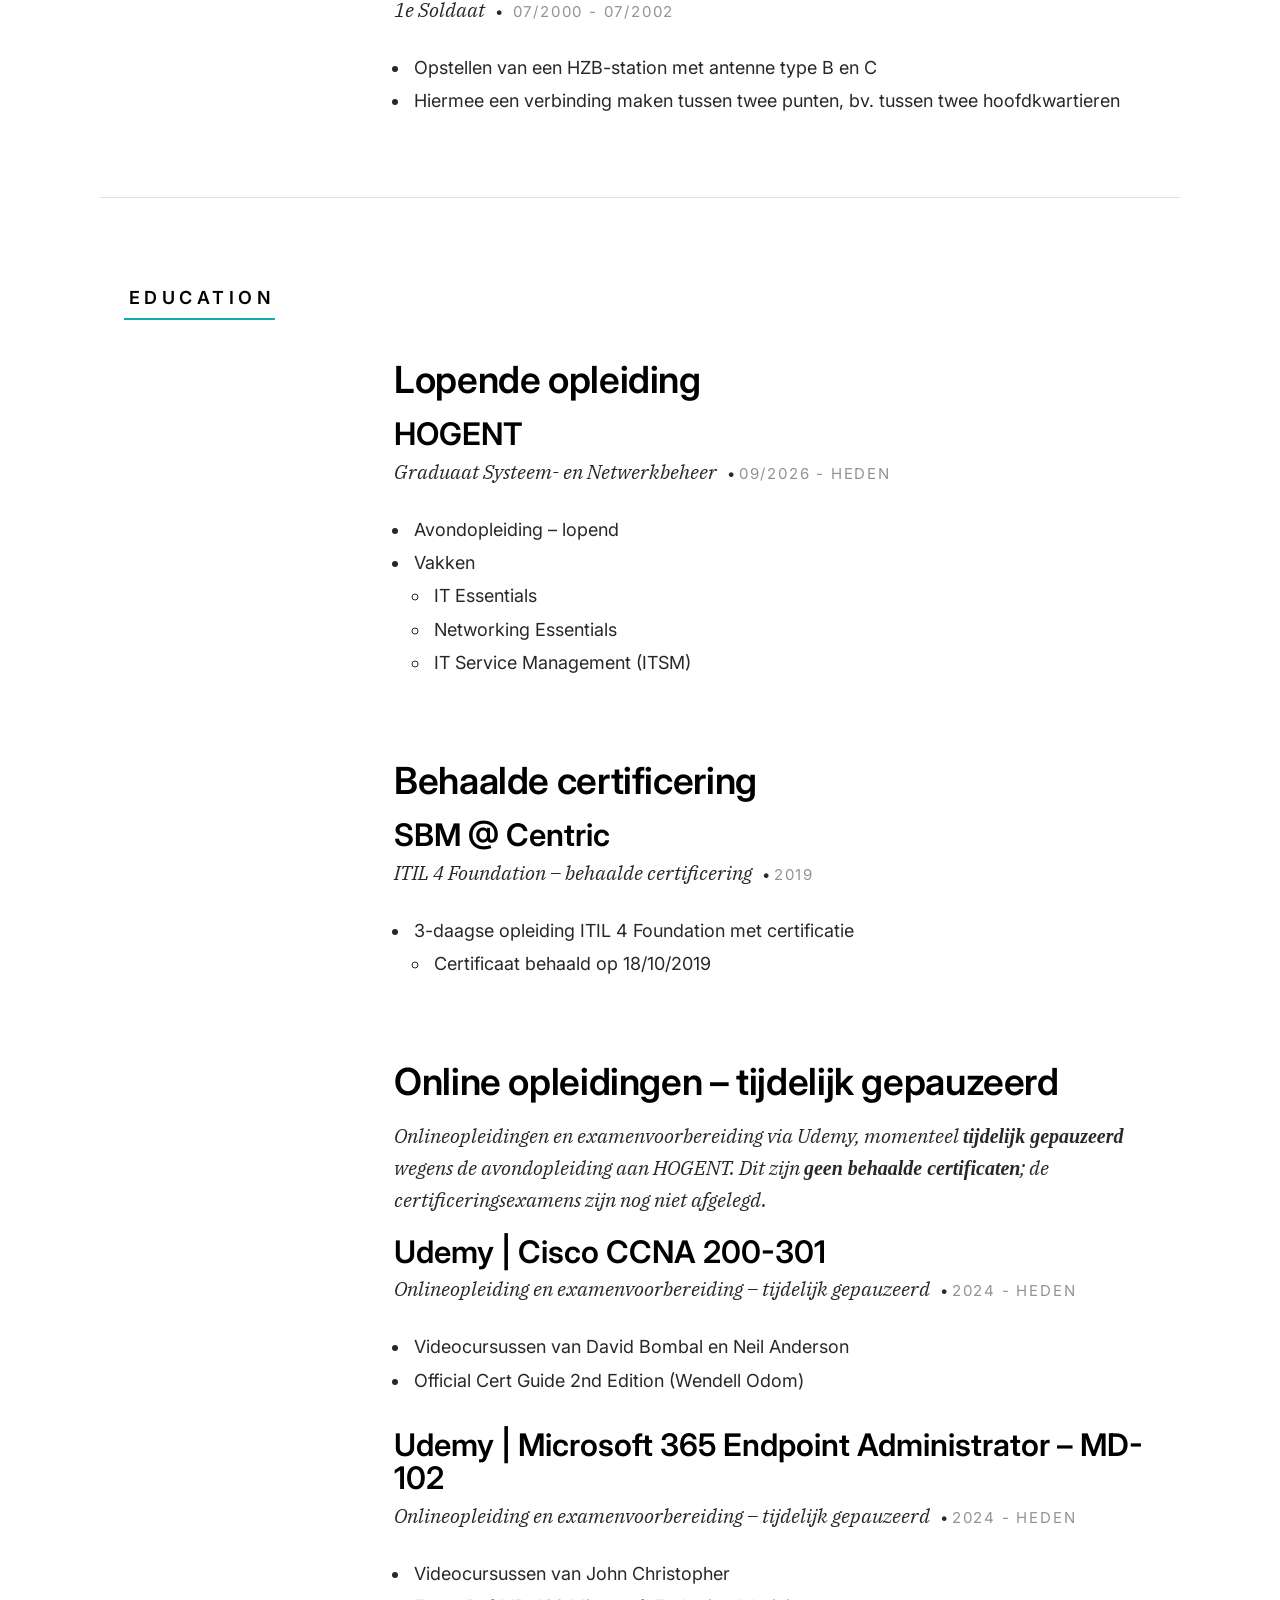
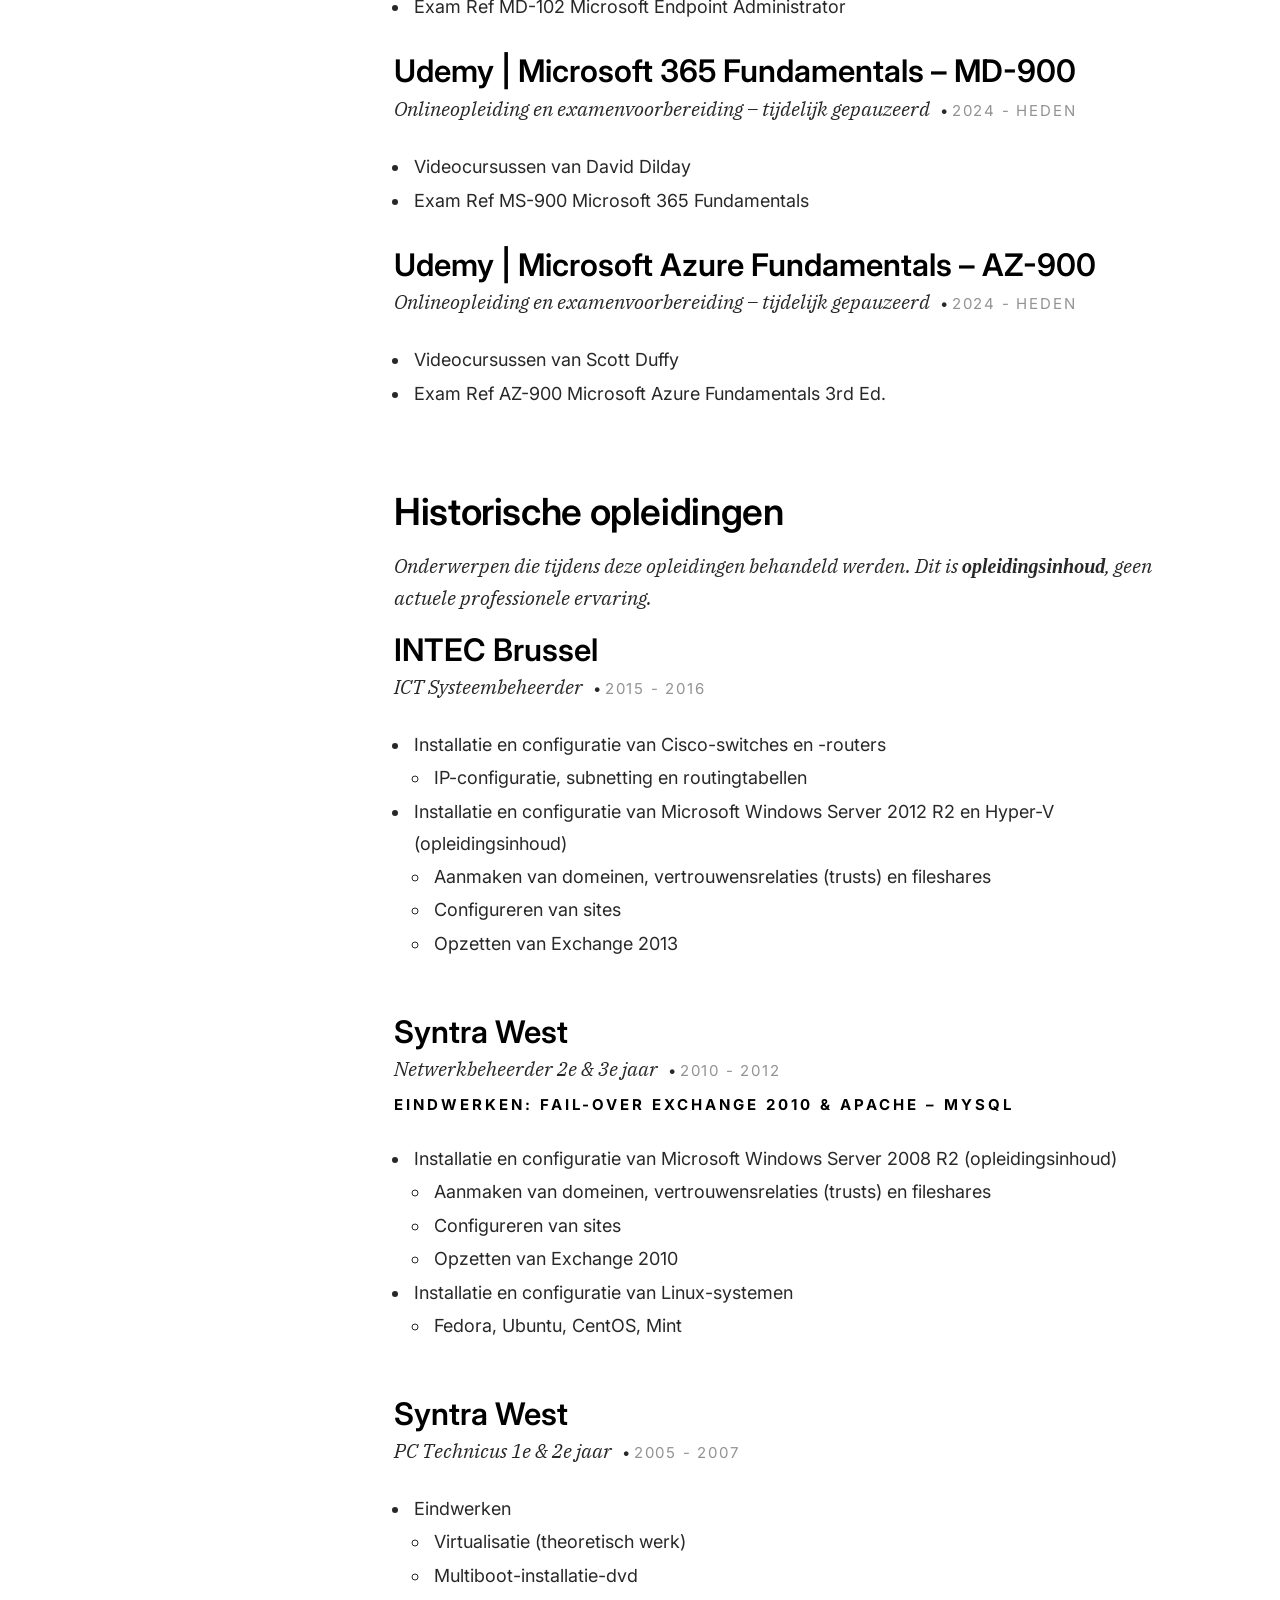
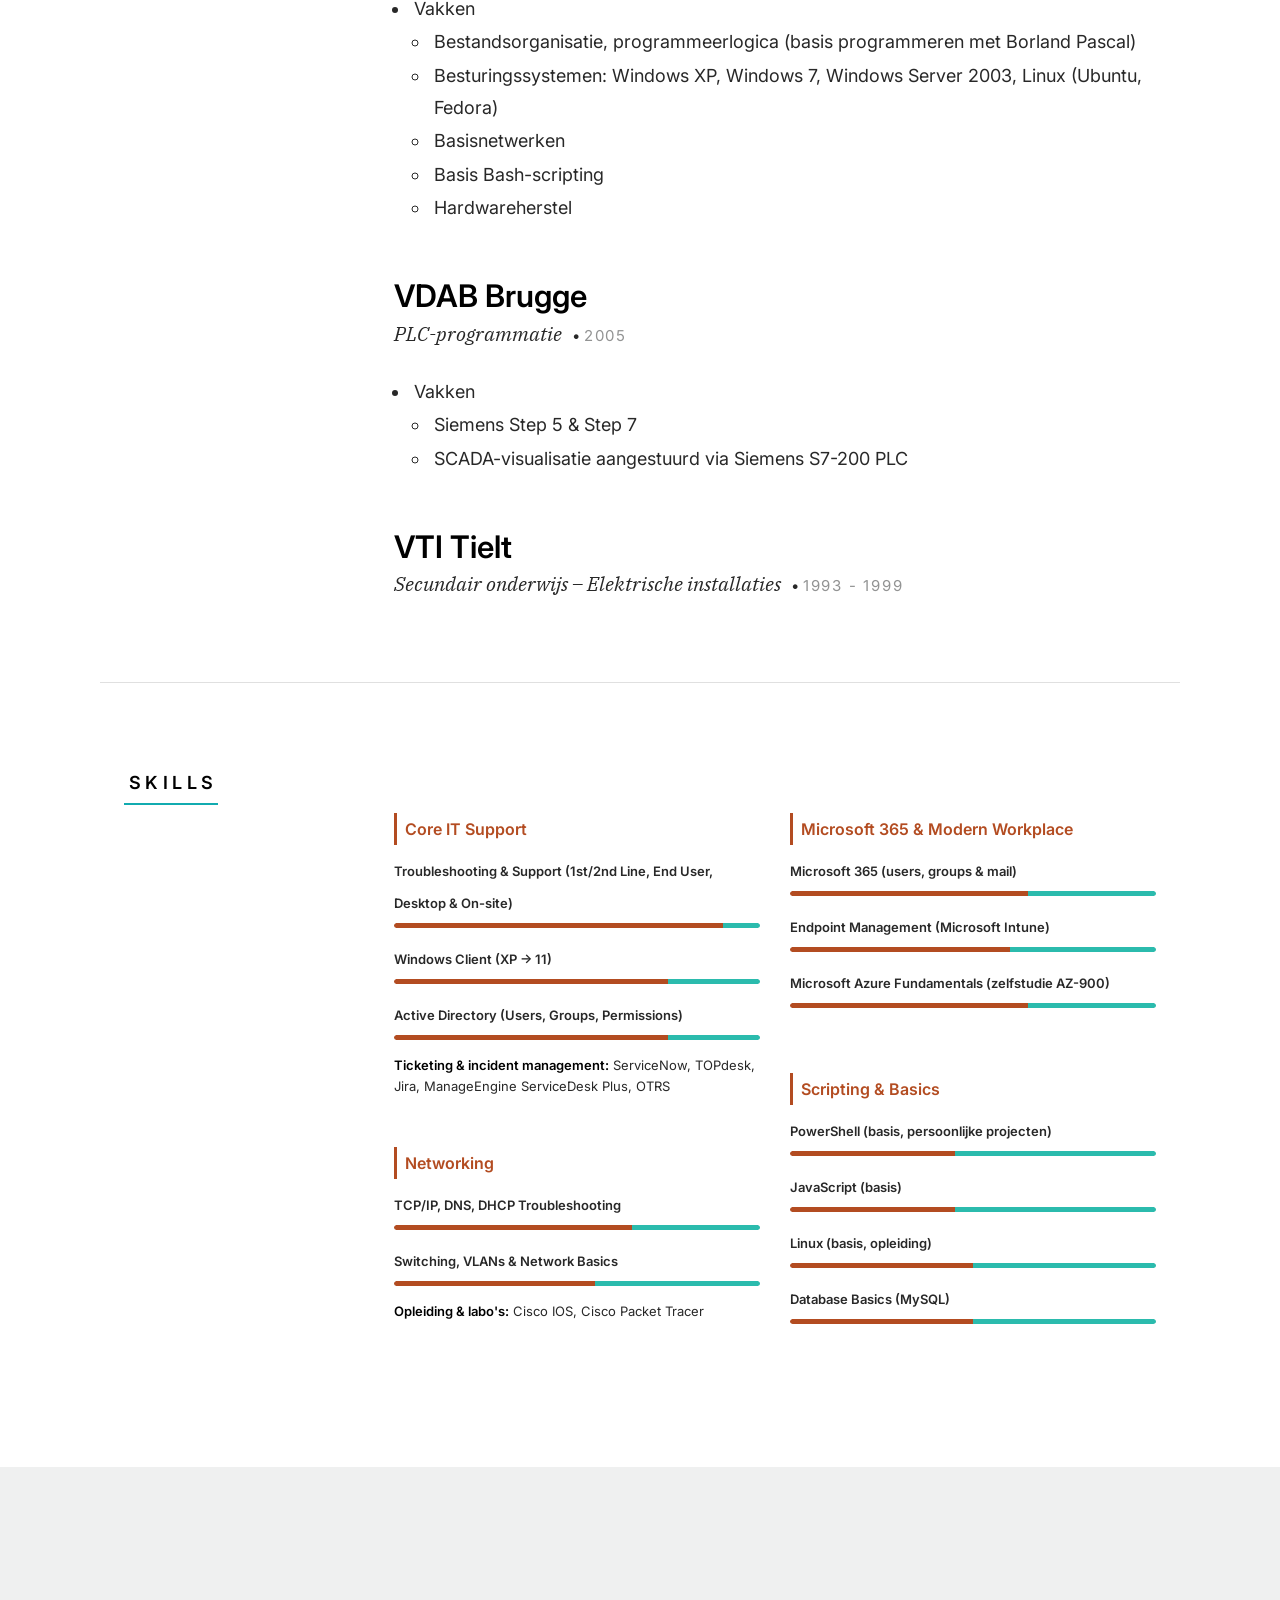
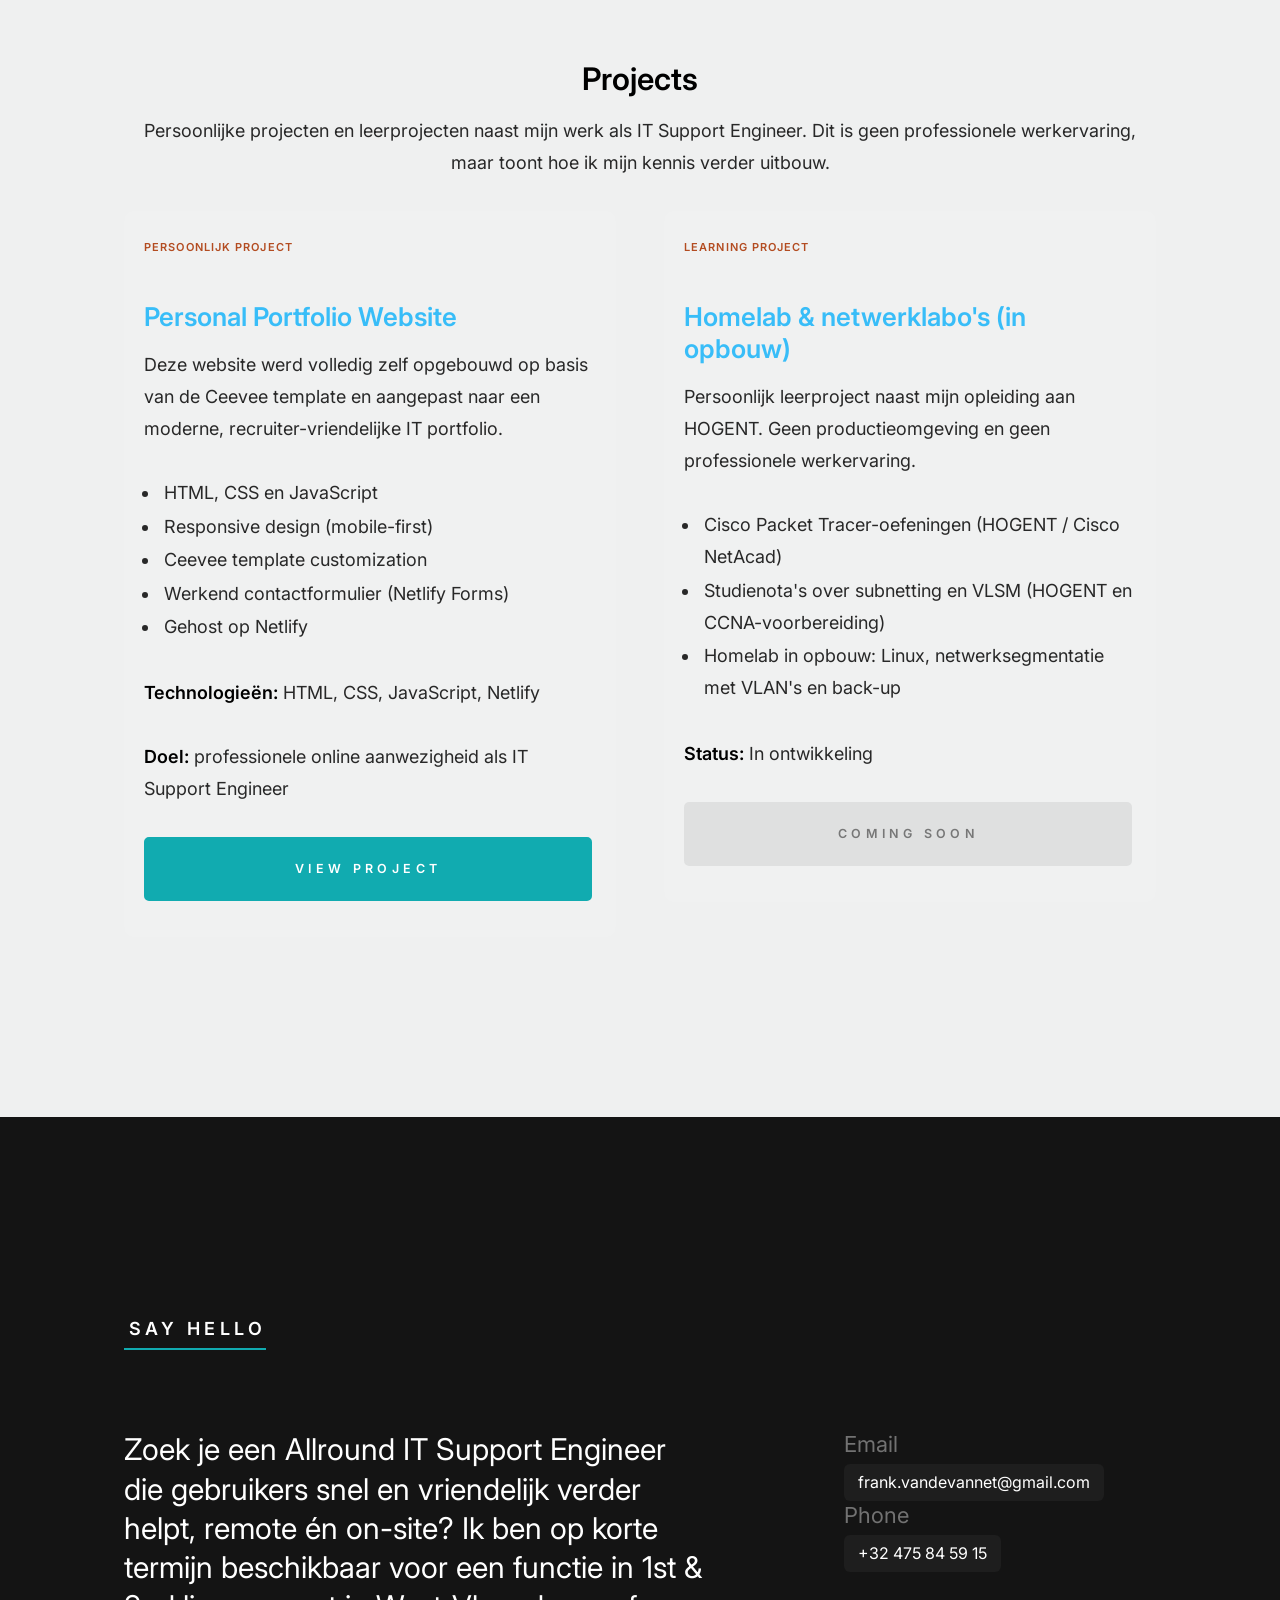
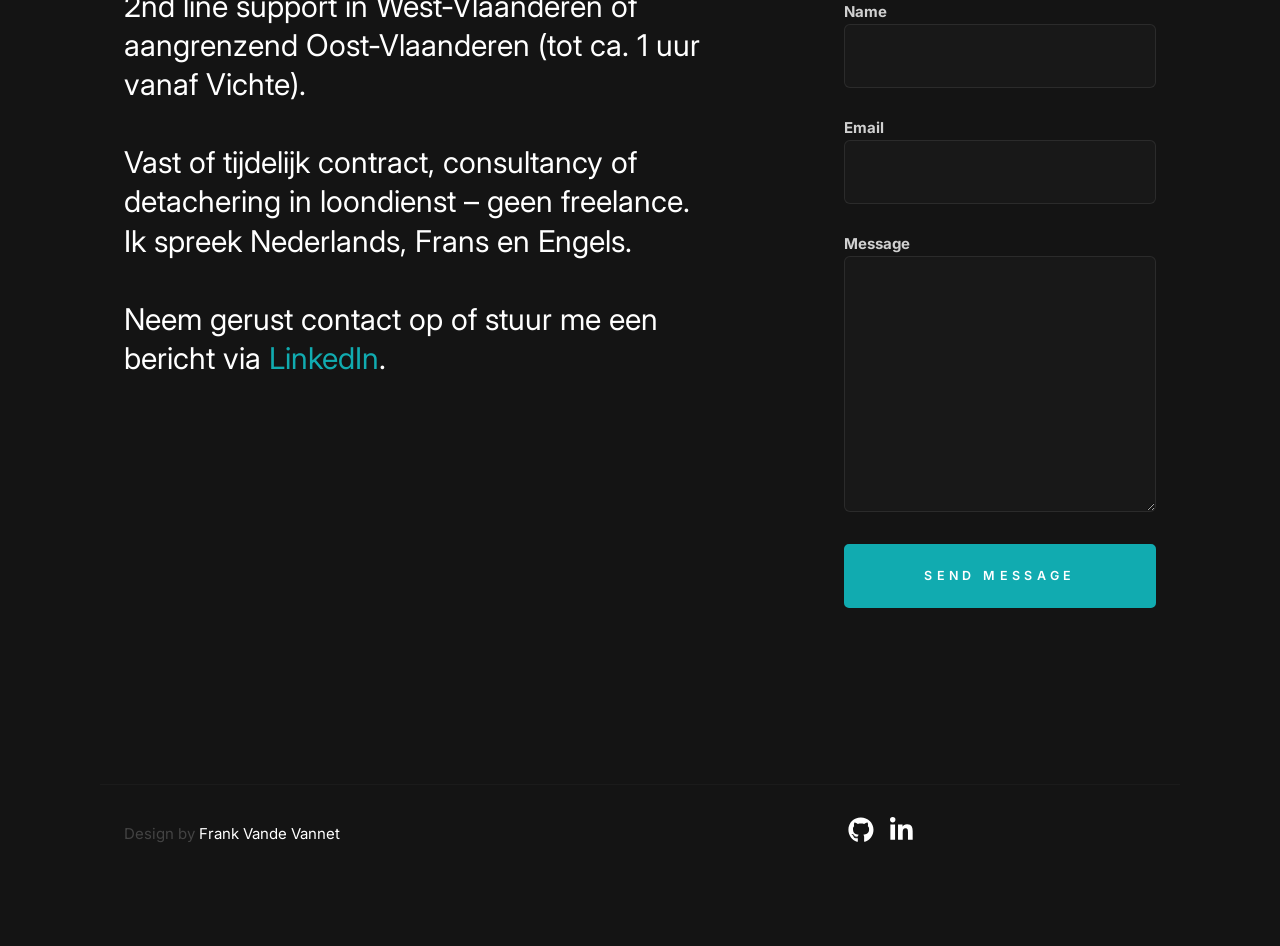
==== commit b5c5fe89: "Online opleidingen: toelichting in dezelfde typografie als de functiebeschrijvingen Bestaande modifi" ====
--- a/index.html
+++ b/index.html
@@ -491,7 +491,7 @@
         </div> <!-- s-Training__section -->
         <!-- 💻 Online Education -->
         <h2 class="resume-subtitle">Online opleidingen – tijdelijk gepauzeerd</h2>
-        <p class="resume-note">Onlineopleidingen en examenvoorbereiding via Udemy, momenteel <strong>tijdelijk gepauzeerd</strong> wegens de avondopleiding aan HOGENT. Dit zijn <strong>geen behaalde certificaten</strong>; de certificeringsexamens zijn nog niet afgelegd.</p>
+        <p class="resume-note resume-note--meta">Onlineopleidingen en examenvoorbereiding via Udemy, momenteel <strong>tijdelijk gepauzeerd</strong> wegens de avondopleiding aan HOGENT. Dit zijn <strong>geen behaalde certificaten</strong>; de certificeringsexamens zijn nog niet afgelegd.</p>
         <div class="resume-block">
             <div class="resume-block__header">
                 <h4 class="h3">Udemy | Cisco CCNA 200-301</h4>
